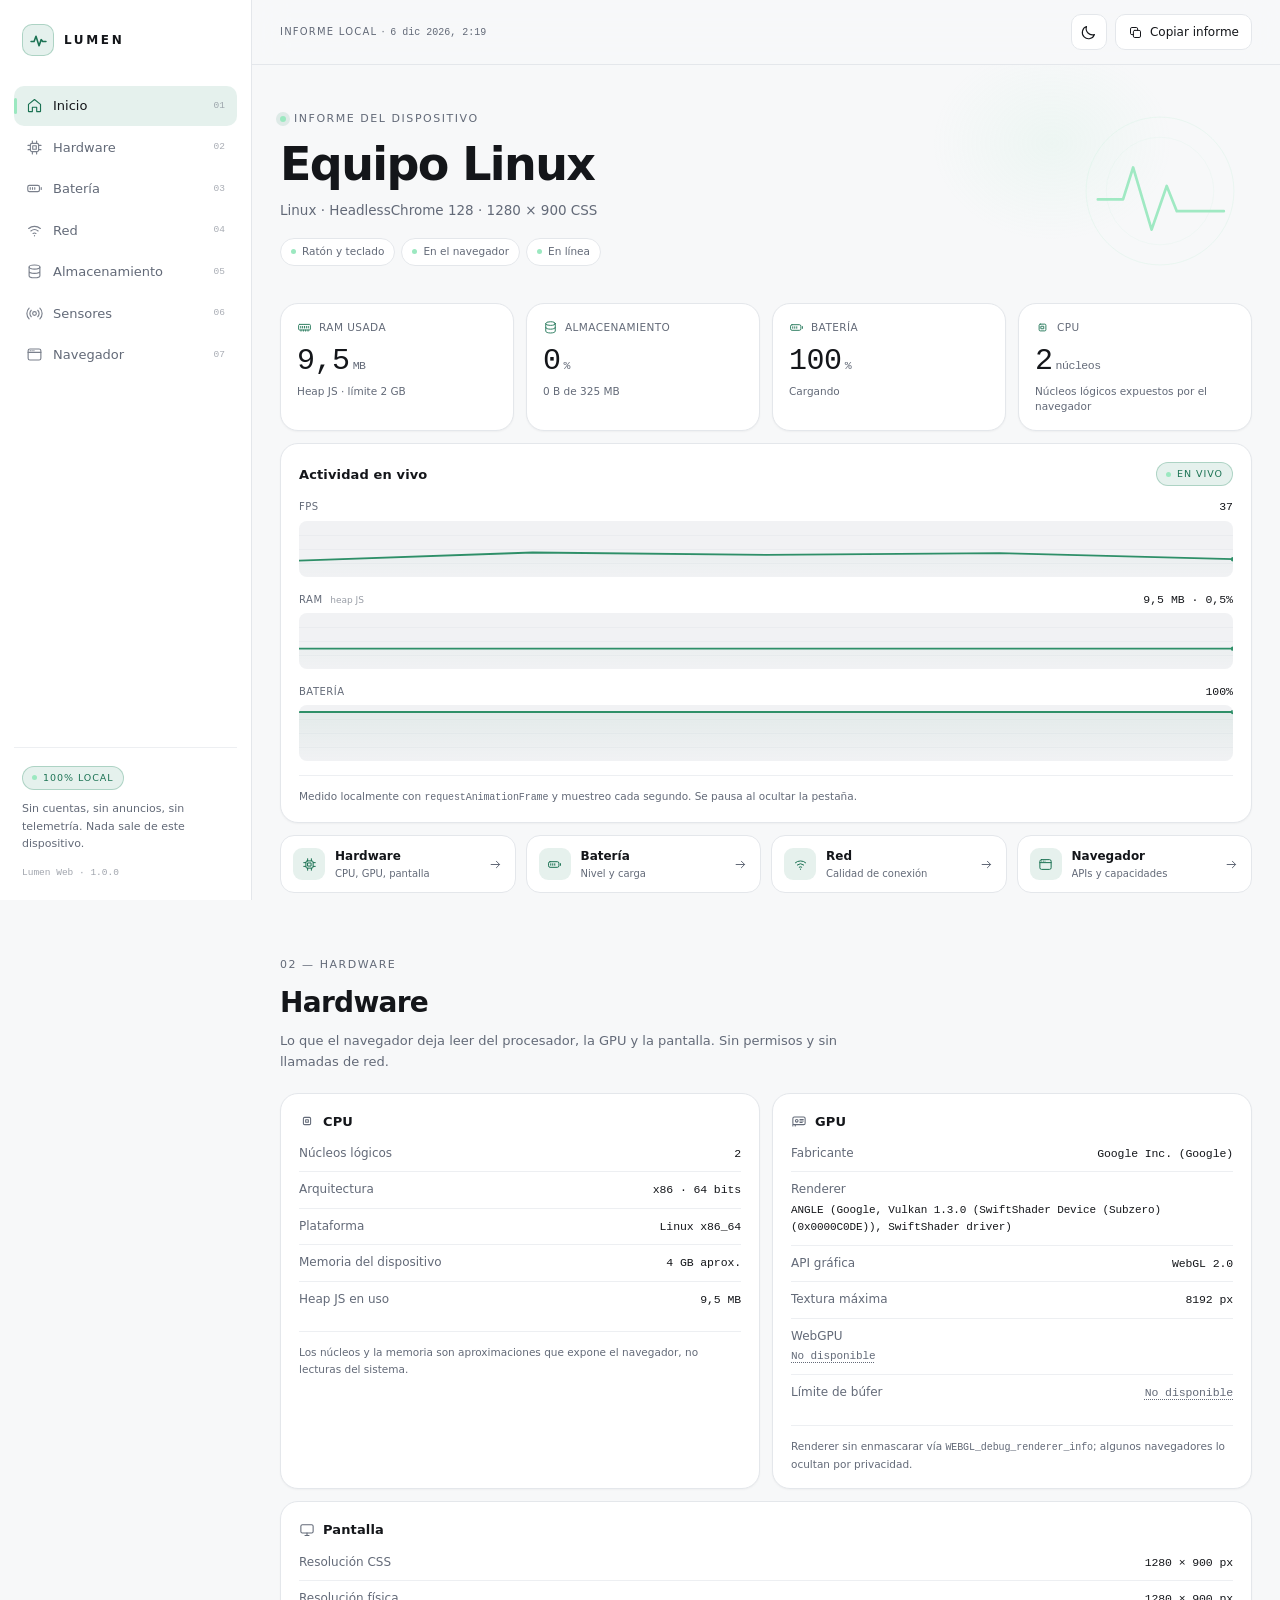
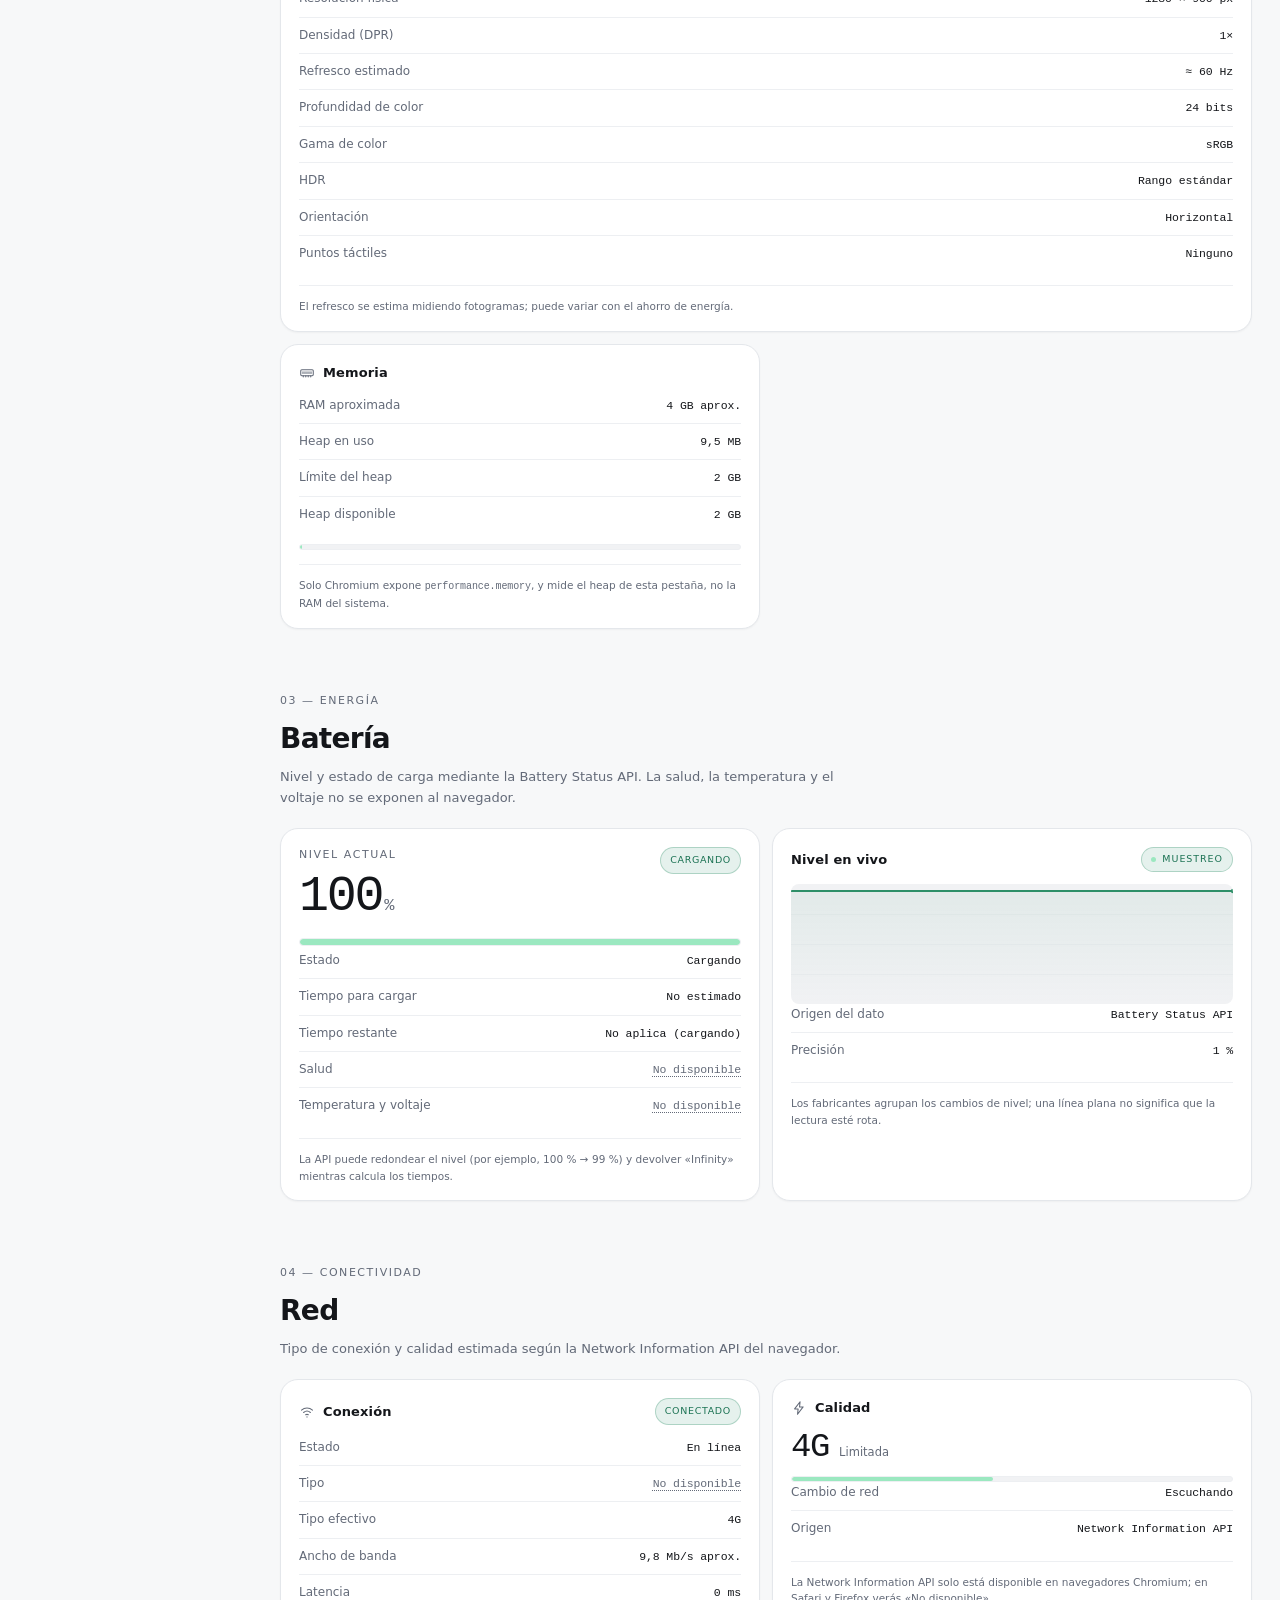
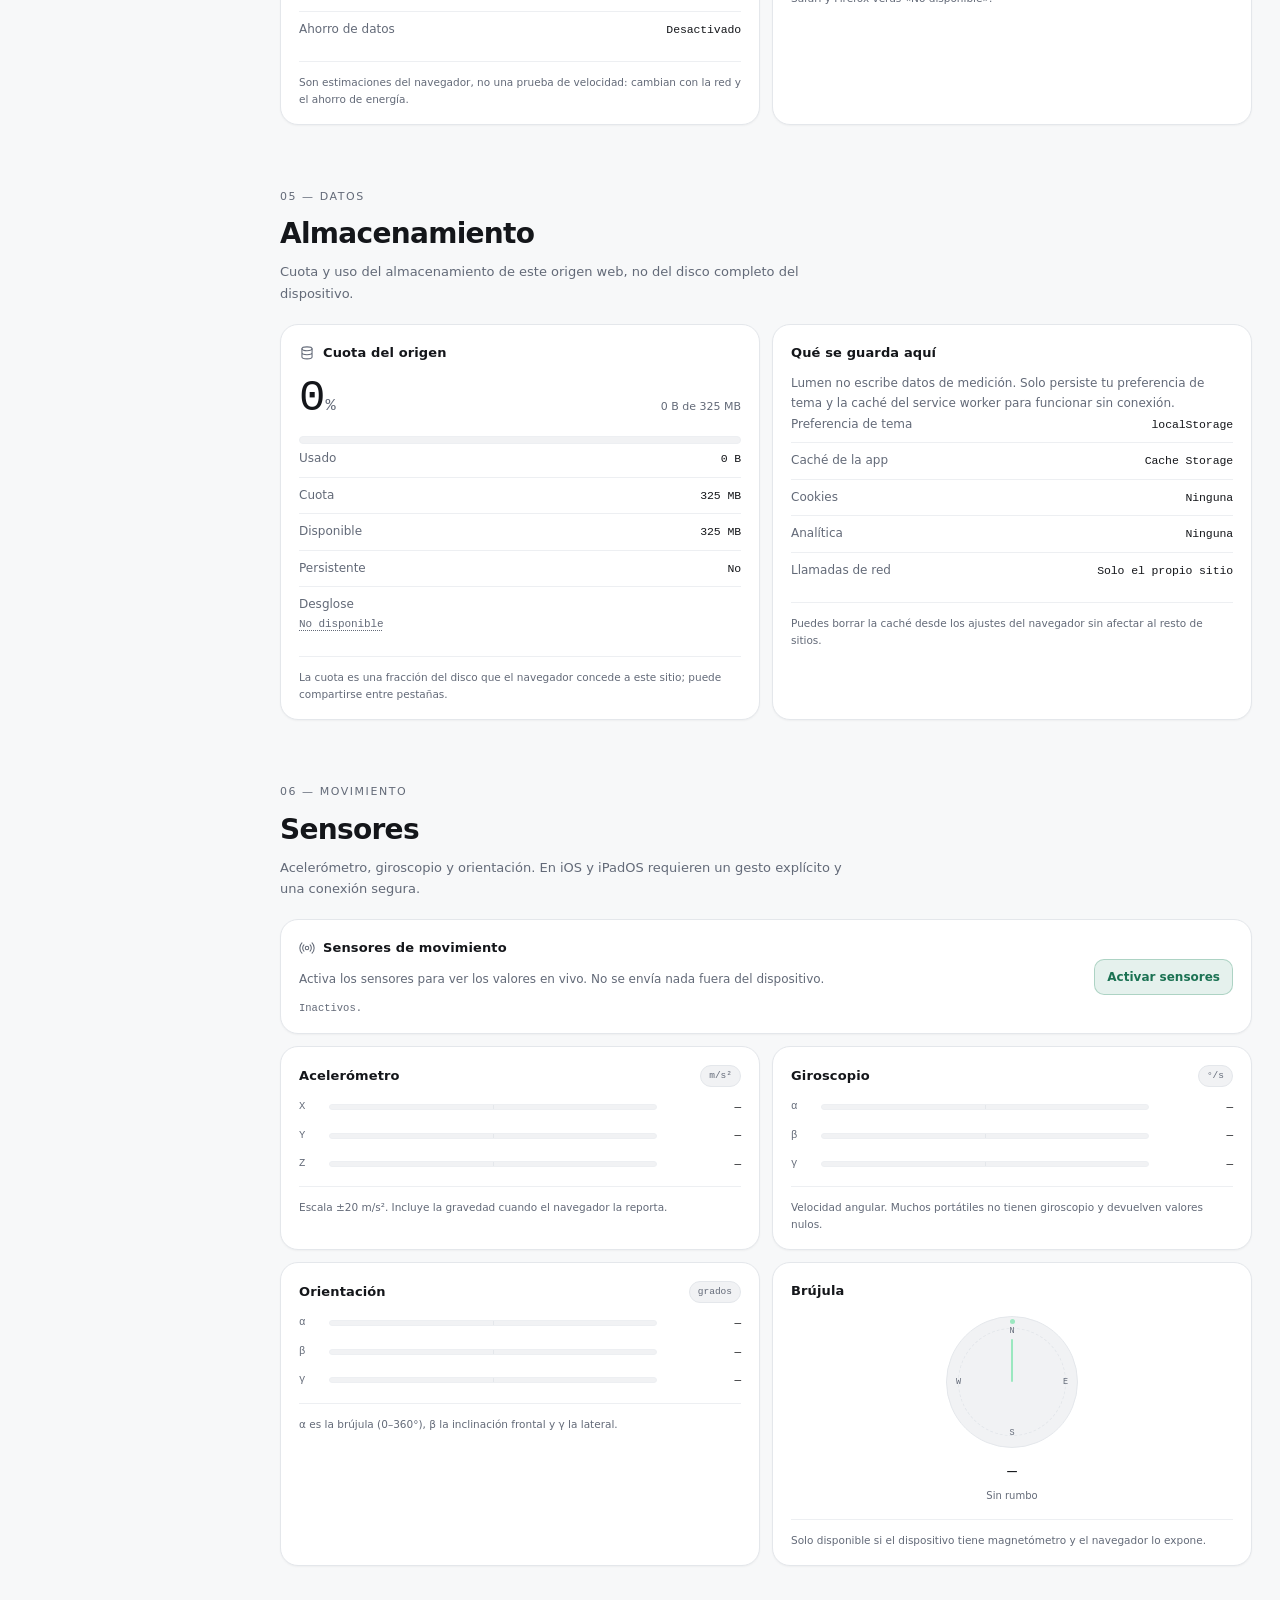
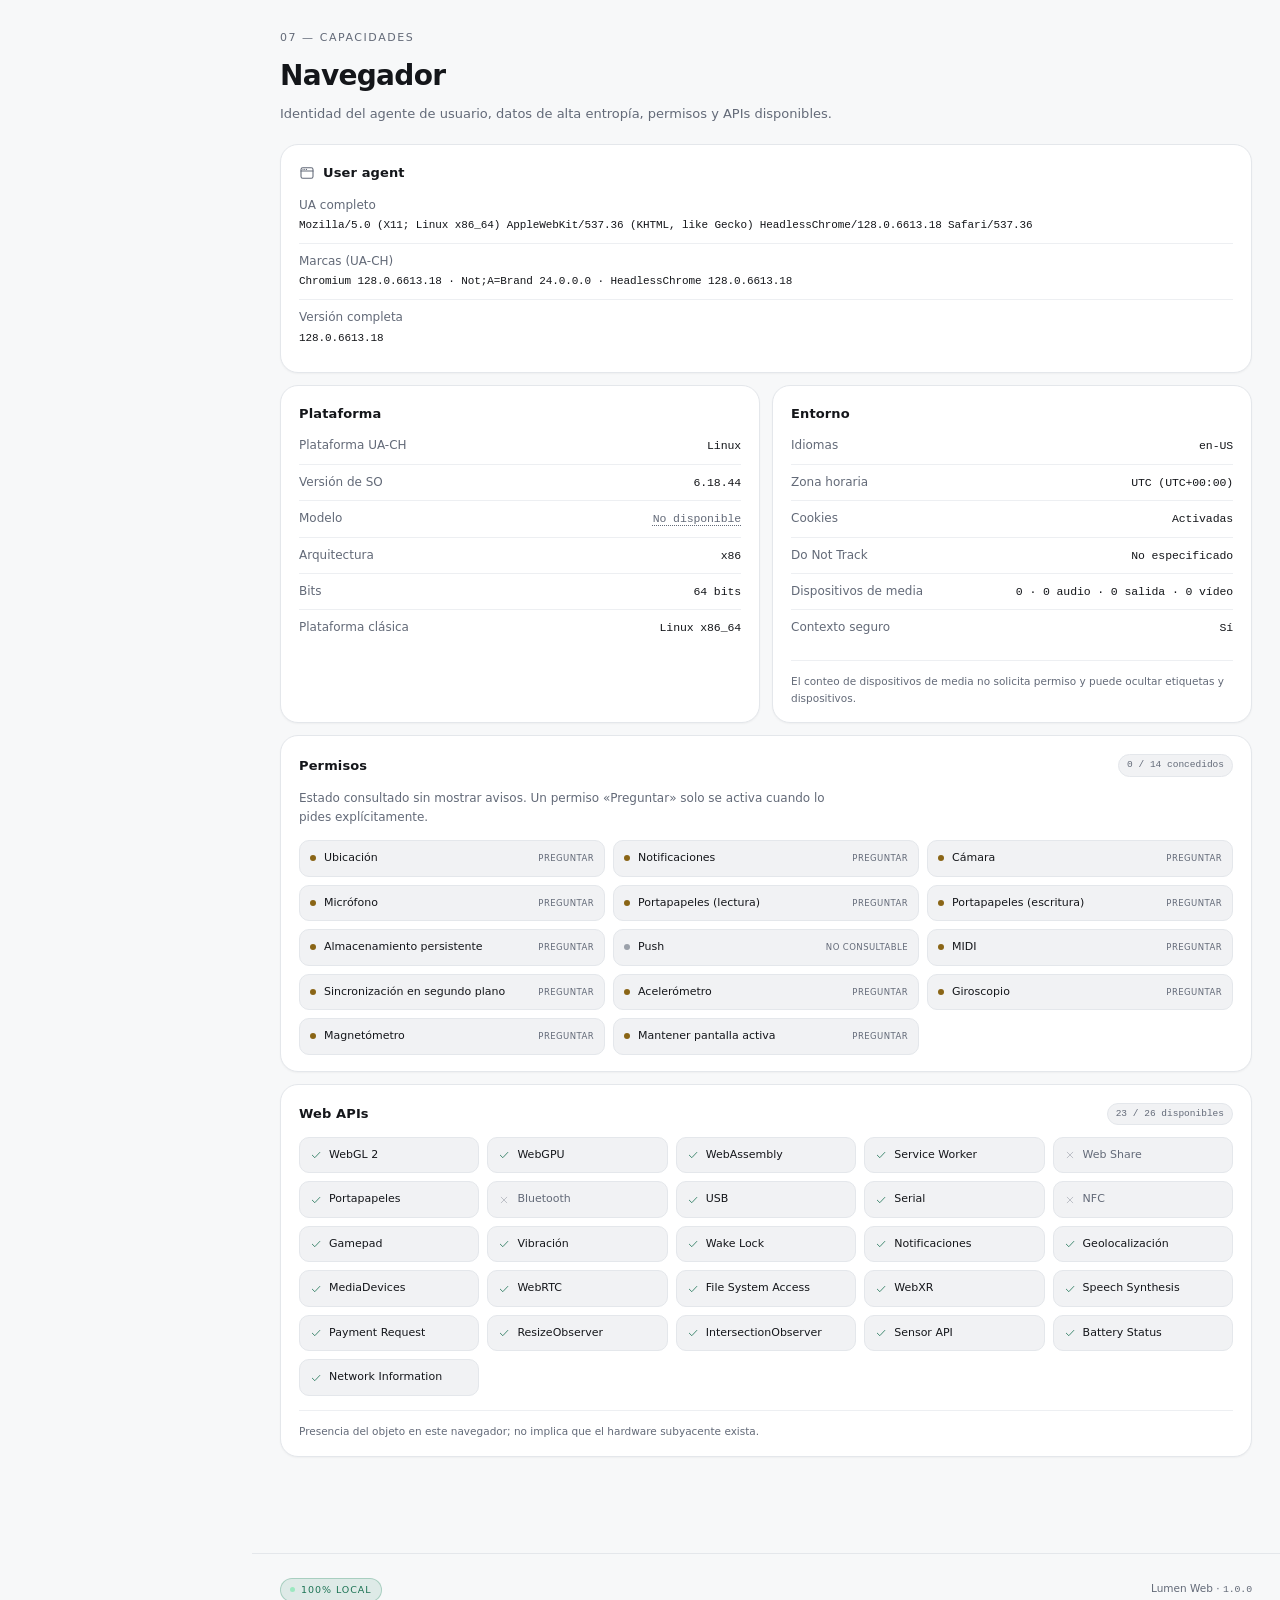
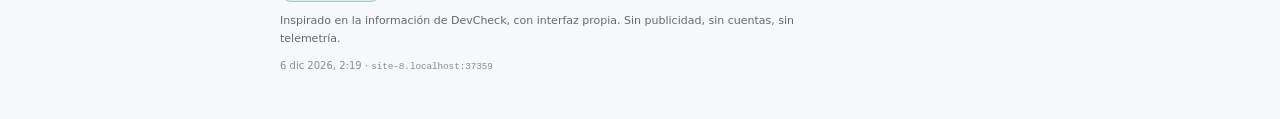
==== web/index.html @ 88f2c18a "Lumen: app Android + web PWA de información del dispositivo" ====
<!DOCTYPE html>
<html lang="es" data-theme="dark">
<head>
  <meta charset="utf-8">
  <title>Lumen — Informe del dispositivo</title>
  <meta name="viewport" content="width=device-width, initial-scale=1, viewport-fit=cover">
  <meta name="description" content="Lumen: informe local de hardware, batería, red, almacenamiento y APIs del navegador. Sin cuentas, sin publicidad, sin telemetría.">
  <meta name="color-scheme" content="dark light">
  <meta name="theme-color" content="#0A0B0D">
  <meta name="mobile-web-app-capable" content="yes">
  <meta name="apple-mobile-web-app-capable" content="yes">
  <meta name="apple-mobile-web-app-status-bar-style" content="black-translucent">
  <meta name="apple-mobile-web-app-title" content="Lumen">
  <link rel="icon" href="favicon.svg" type="image/svg+xml">
  <link rel="apple-touch-icon" href="icons/icon-192.png">
  <script>
    (function () {
      try {
        var stored = localStorage.getItem('lumen-theme');
        var dark = stored ? stored === 'dark' : !window.matchMedia('(prefers-color-scheme: light)').matches;
        document.documentElement.dataset.theme = dark ? 'dark' : 'light';
        var meta = document.querySelector('meta[name="theme-color"]');
        if (meta) meta.setAttribute('content', dark ? '#0A0B0D' : '#F7F8F9');
      } catch (e) {
        document.documentElement.dataset.theme = 'dark';
      }
      // El manifest no se puede cargar desde file:// (CORS); se añade solo servido por HTTP.
      if (location.protocol === 'http:' || location.protocol === 'https:') {
        var manifest = document.createElement('link');
        manifest.rel = 'manifest';
        manifest.href = 'manifest.webmanifest';
        document.head.appendChild(manifest);
      }
    })();
  </script>
  <link rel="stylesheet" href="styles.css">
</head>
<body>
  <a class="skip-link" href="#main">Saltar al contenido</a>

  <svg class="sprite" aria-hidden="true" focusable="false" xmlns="http://www.w3.org/2000/svg">
    <symbol id="i-home" viewBox="0 0 24 24"><path d="M3.5 10.4 12 3.5l8.5 6.9V20a.6.6 0 0 1-.6.6h-4.8v-6.1H9v6.1H4.1a.6.6 0 0 1-.6-.6z"/></symbol>
    <symbol id="i-chip" viewBox="0 0 24 24"><rect x="6.2" y="6.2" width="11.6" height="11.6" rx="2.2"/><path d="M9.5 9.5h5v5h-5z"/><path d="M9 2.8v3.4M15 2.8v3.4M9 17.8v3.4M15 17.8v3.4M2.8 9h3.4M2.8 15h3.4M17.8 9h3.4M17.8 15h3.4"/></symbol>
    <symbol id="i-battery" viewBox="0 0 24 24"><rect x="2.5" y="7.5" width="16.5" height="9" rx="2.4"/><path d="M21.5 10.6v2.8M6 10.8v2.4M9.2 10.8v2.4M12.4 10.8v2.4"/></symbol>
    <symbol id="i-network" viewBox="0 0 24 24"><path d="M3.8 9.2a12.4 12.4 0 0 1 16.4 0M6.9 12.7a8 8 0 0 1 10.2 0M10 16.2a3.6 3.6 0 0 1 4 0"/><circle cx="12" cy="19.4" r=".9" fill="currentColor" stroke="none"/></symbol>
    <symbol id="i-storage" viewBox="0 0 24 24"><ellipse cx="12" cy="5.7" rx="7.6" ry="2.9"/><path d="M4.4 5.7v6.1c0 1.6 3.4 2.9 7.6 2.9s7.6-1.3 7.6-2.9V5.7M4.4 11.8v6.1c0 1.6 3.4 2.9 7.6 2.9s7.6-1.3 7.6-2.9v-6.1"/></symbol>
    <symbol id="i-sensor" viewBox="0 0 24 24"><circle cx="12" cy="12" r="2.6"/><path d="M7.4 7.4a6.5 6.5 0 0 0 0 9.2M16.6 7.4a6.5 6.5 0 0 1 0 9.2M4.4 4.4a10.8 10.8 0 0 0 0 15.2M19.6 4.4a10.8 10.8 0 0 1 0 15.2"/></symbol>
    <symbol id="i-browser" viewBox="0 0 24 24"><rect x="3" y="4.2" width="18" height="15.6" rx="2.6"/><path d="M3 9h18"/><path d="M6 6.6h.01M8.6 6.6h.01M11.2 6.6h.01"/></symbol>
    <symbol id="i-sun" viewBox="0 0 24 24"><circle cx="12" cy="12" r="4"/><path d="M12 2.6v2.2M12 19.2v2.2M2.6 12h2.2M19.2 12h2.2M5.4 5.4l1.6 1.6M17 17l1.6 1.6M18.6 5.4 17 7M7 17l-1.6 1.6"/></symbol>
    <symbol id="i-moon" viewBox="0 0 24 24"><path d="M20.4 14.8A8.8 8.8 0 0 1 9.2 3.6a8.8 8.8 0 1 0 11.2 11.2z"/></symbol>
    <symbol id="i-copy" viewBox="0 0 24 24"><rect x="8.6" y="8.6" width="11.4" height="11.4" rx="2.2"/><path d="M15.4 8.6V6.2A2.2 2.2 0 0 0 13.2 4H6.2A2.2 2.2 0 0 0 4 6.2v7a2.2 2.2 0 0 0 2.2 2.2h2.4"/></symbol>
    <symbol id="i-share" viewBox="0 0 24 24"><path d="M12 15.2V3.6M8.2 7.4 12 3.6l3.8 3.8M5.2 13.2v5.6a2 2 0 0 0 2 2h9.6a2 2 0 0 0 2-2v-5.6"/></symbol>
    <symbol id="i-cpu" viewBox="0 0 24 24"><rect x="6.6" y="6.6" width="10.8" height="10.8" rx="1.8"/><path d="M10 10h4v4h-4z"/></symbol>
    <symbol id="i-gpu" viewBox="0 0 24 24"><rect x="2.8" y="6" width="18.4" height="11.4" rx="2.2"/><circle cx="8.6" cy="11.7" r="2"/><path d="M13.4 9.7h5M13.4 12h5M13.4 14.3h3.4M2.8 17.4v2.2M6.4 17.4v2.2"/></symbol>
    <symbol id="i-display" viewBox="0 0 24 24"><rect x="2.8" y="4.2" width="18.4" height="12.2" rx="2.2"/><path d="M9 20.2h6M12 16.4v3.8"/></symbol>
    <symbol id="i-ram" viewBox="0 0 24 24"><rect x="2.6" y="7" width="18.8" height="9" rx="1.6"/><path d="M6 10.2v2.6M9 10.2v2.6M12 10.2v2.6M15 10.2v2.6M18 10.2v2.6M6.4 16v1.8M10.2 16v1.8M13.8 16v1.8M17.6 16v1.8"/></symbol>
    <symbol id="i-bolt" viewBox="0 0 24 24"><path d="M13.6 2.6 5.4 13.4h5.3l-.9 8 8.4-11h-5.4z"/></symbol>
    <symbol id="i-check" viewBox="0 0 24 24"><path d="M4.6 12.4 9.6 17.4 19.6 6.8"/></symbol>
    <symbol id="i-x" viewBox="0 0 24 24"><path d="M6.4 6.4l11.2 11.2M17.6 6.4 6.4 17.6"/></symbol>
    <symbol id="i-arrow" viewBox="0 0 24 24"><path d="M5 12h13.4M13.4 6.8 18.6 12l-5.2 5.2"/></symbol>
    <symbol id="i-refresh" viewBox="0 0 24 24"><path d="M20.2 11.2A8.2 8.2 0 0 0 5.2 6.6L3.4 8.6M3.8 12.8a8.2 8.2 0 0 0 15 4.6l1.8-2"/><path d="M3.4 3.8v4.8h4.8M20.6 20.2v-4.8h-4.8"/></symbol>
    <symbol id="i-pulse" viewBox="0 0 24 24"><path d="M2.6 13.2h3.8l2.4-6.6 3.9 12 2.7-7.7 1.9 2.3h4.1"/></symbol>
  </svg>

  <div class="shell">
    <aside class="sidebar" aria-label="Navegación principal">
      <a class="brand" href="#inicio" aria-label="Lumen, inicio">
        <span class="brand-mark" aria-hidden="true">
          <svg viewBox="0 0 24 24" fill="none" stroke="currentColor" stroke-width="2" stroke-linecap="round" stroke-linejoin="round"><use href="#i-pulse"/></svg>
        </span>
        <span class="brand-word">Lumen</span>
      </a>

      <nav class="side-nav" aria-label="Secciones del informe">
        <a class="nav-link" href="#inicio" data-nav="inicio"><svg class="ico" aria-hidden="true"><use href="#i-home"/></svg><span>Inicio</span><span class="nav-num">01</span></a>
        <a class="nav-link" href="#hardware" data-nav="hardware"><svg class="ico" aria-hidden="true"><use href="#i-chip"/></svg><span>Hardware</span><span class="nav-num">02</span></a>
        <a class="nav-link" href="#bateria" data-nav="bateria"><svg class="ico" aria-hidden="true"><use href="#i-battery"/></svg><span>Batería</span><span class="nav-num">03</span></a>
        <a class="nav-link" href="#red" data-nav="red"><svg class="ico" aria-hidden="true"><use href="#i-network"/></svg><span>Red</span><span class="nav-num">04</span></a>
        <a class="nav-link" href="#almacenamiento" data-nav="almacenamiento"><svg class="ico" aria-hidden="true"><use href="#i-storage"/></svg><span>Almacenamiento</span><span class="nav-num">05</span></a>
        <a class="nav-link" href="#sensores" data-nav="sensores"><svg class="ico" aria-hidden="true"><use href="#i-sensor"/></svg><span>Sensores</span><span class="nav-num">06</span></a>
        <a class="nav-link" href="#navegador" data-nav="navegador"><svg class="ico" aria-hidden="true"><use href="#i-browser"/></svg><span>Navegador</span><span class="nav-num">07</span></a>
      </nav>

      <div class="side-foot">
        <span class="local-pill"><span class="dot"></span>100% local</span>
        <p>Sin cuentas, sin anuncios, sin telemetría. Nada sale de este dispositivo.</p>
        <p class="side-version">Lumen Web · 1.0.0</p>
      </div>
    </aside>

    <div class="content">
      <header class="topbar">
        <div class="topbar-inner">
          <a class="brand brand-mobile" href="#inicio" aria-label="Lumen, inicio">
            <span class="brand-mark" aria-hidden="true">
              <svg viewBox="0 0 24 24" fill="none" stroke="currentColor" stroke-width="2" stroke-linecap="round" stroke-linejoin="round"><use href="#i-pulse"/></svg>
            </span>
            <span class="brand-word">Lumen</span>
          </a>
          <p class="topbar-context" id="reportStamp">Informe local · <span class="mono" id="stampTime">—</span></p>
          <div class="actions">
            <button class="btn icon-btn" id="themeToggle" type="button" aria-label="Cambiar a tema claro" title="Cambiar tema">
              <svg class="ico theme-ico theme-ico-sun" aria-hidden="true"><use href="#i-sun"/></svg>
              <svg class="ico theme-ico theme-ico-moon" aria-hidden="true"><use href="#i-moon"/></svg>
            </button>
            <button class="btn" id="copyBtn" type="button" aria-label="Copiar informe como JSON" title="Copiar informe JSON">
              <svg class="ico" aria-hidden="true"><use href="#i-copy"/></svg><span class="btn-label">Copiar informe</span>
            </button>
            <button class="btn" id="shareBtn" type="button" aria-label="Compartir informe" title="Compartir" hidden>
              <svg class="ico" aria-hidden="true"><use href="#i-share"/></svg><span class="btn-label">Compartir</span>
            </button>
          </div>
        </div>
        <nav class="chips" id="chips" aria-label="Secciones del informe">
          <a class="chip" href="#inicio" data-nav="inicio"><svg class="ico" aria-hidden="true"><use href="#i-home"/></svg>Inicio</a>
          <a class="chip" href="#hardware" data-nav="hardware"><svg class="ico" aria-hidden="true"><use href="#i-chip"/></svg>Hardware</a>
          <a class="chip" href="#bateria" data-nav="bateria"><svg class="ico" aria-hidden="true"><use href="#i-battery"/></svg>Batería</a>
          <a class="chip" href="#red" data-nav="red"><svg class="ico" aria-hidden="true"><use href="#i-network"/></svg>Red</a>
          <a class="chip" href="#almacenamiento" data-nav="almacenamiento"><svg class="ico" aria-hidden="true"><use href="#i-storage"/></svg>Almacenamiento</a>
          <a class="chip" href="#sensores" data-nav="sensores"><svg class="ico" aria-hidden="true"><use href="#i-sensor"/></svg>Sensores</a>
          <a class="chip" href="#navegador" data-nav="navegador"><svg class="ico" aria-hidden="true"><use href="#i-browser"/></svg>Navegador</a>
        </nav>
      </header>

      <main id="main">
        <!-- 01 Inicio -->
        <section class="section" id="inicio" data-section="inicio" aria-labelledby="inicio-title">
          <div class="hero">
            <div class="hero-copy">
              <p class="eyebrow"><span class="pulse-dot" aria-hidden="true"></span>Informe del dispositivo</p>
              <h1 id="inicio-title"><span id="deviceName">Detectando…</span></h1>
              <p class="hero-sub" id="deviceSub">Leyendo lo que este navegador puede contar.</p>
              <div class="tag-row" id="heroTags"></div>
            </div>
            <div class="hero-mark" aria-hidden="true">
              <svg viewBox="0 0 200 200" fill="none">
                <circle cx="100" cy="100" r="88" stroke="currentColor" stroke-opacity=".18"/>
                <circle cx="100" cy="100" r="64" stroke="currentColor" stroke-opacity=".1"/>
                <path d="M26 110h30l12-38 22 74 18-52 12 30h56" stroke="#9BE8C0" stroke-width="3.2" stroke-linecap="round" stroke-linejoin="round"/>
              </svg>
            </div>
          </div>

          <div class="metrics">
            <article class="metric">
              <div class="metric-head"><svg class="ico" aria-hidden="true"><use href="#i-ram"/></svg><span>RAM usada</span></div>
              <p class="metric-value"><span class="num" id="m-ram">—</span><span class="unit" id="m-ram-unit"></span></p>
              <p class="metric-sub" id="m-ram-sub">Leyendo…</p>
            </article>
            <article class="metric">
              <div class="metric-head"><svg class="ico" aria-hidden="true"><use href="#i-storage"/></svg><span>Almacenamiento</span></div>
              <p class="metric-value"><span class="num" id="m-store">—</span><span class="unit" id="m-store-unit"></span></p>
              <p class="metric-sub" id="m-store-sub">Leyendo…</p>
            </article>
            <article class="metric">
              <div class="metric-head"><svg class="ico" aria-hidden="true"><use href="#i-battery"/></svg><span>Batería</span></div>
              <p class="metric-value"><span class="num" id="m-bat">—</span><span class="unit" id="m-bat-unit"></span></p>
              <p class="metric-sub" id="m-bat-sub">Leyendo…</p>
            </article>
            <article class="metric">
              <div class="metric-head"><svg class="ico" aria-hidden="true"><use href="#i-cpu"/></svg><span>CPU</span></div>
              <p class="metric-value"><span class="num" id="m-cpu">—</span><span class="unit" id="m-cpu-unit"></span></p>
              <p class="metric-sub" id="m-cpu-sub">Leyendo…</p>
            </article>
          </div>

          <article class="card live-card">
            <div class="card-head">
              <h2 class="card-title">Actividad en vivo</h2>
              <span class="live-pill" id="livePill"><span class="dot" aria-hidden="true"></span>En vivo</span>
            </div>
            <div class="spark-list">
              <div class="spark-row">
                <div class="spark-meta"><span>FPS</span><span class="mono" id="live-fps">—</span></div>
                <canvas id="fpsCanvas" class="spark" height="56" role="img" aria-label="Gráfica en vivo de fotogramas por segundo"></canvas>
              </div>
              <div class="spark-row">
                <div class="spark-meta"><span>RAM <span class="spark-sub">heap JS</span></span><span class="mono" id="live-ram">—</span></div>
                <canvas id="ramCanvas" class="spark" height="56" role="img" aria-label="Gráfica en vivo de memoria del heap JavaScript"></canvas>
              </div>
              <div class="spark-row">
                <div class="spark-meta"><span>Batería</span><span class="mono" id="live-battery">—</span></div>
                <canvas id="batCanvas" class="spark" height="56" role="img" aria-label="Gráfica en vivo del nivel de batería"></canvas>
              </div>
            </div>
            <p class="card-note">Medido localmente con <span class="mono">requestAnimationFrame</span> y muestreo cada segundo. Se pausa al ocultar la pestaña.</p>
          </article>

          <nav class="quick" aria-label="Accesos rápidos">
            <a class="quick-link" href="#hardware"><span class="quick-ico"><svg class="ico" aria-hidden="true"><use href="#i-chip"/></svg></span><span><strong>Hardware</strong><small>CPU, GPU, pantalla</small></span><svg class="ico quick-arrow" aria-hidden="true"><use href="#i-arrow"/></svg></a>
            <a class="quick-link" href="#bateria"><span class="quick-ico"><svg class="ico" aria-hidden="true"><use href="#i-battery"/></svg></span><span><strong>Batería</strong><small>Nivel y carga</small></span><svg class="ico quick-arrow" aria-hidden="true"><use href="#i-arrow"/></svg></a>
            <a class="quick-link" href="#red"><span class="quick-ico"><svg class="ico" aria-hidden="true"><use href="#i-network"/></svg></span><span><strong>Red</strong><small>Calidad de conexión</small></span><svg class="ico quick-arrow" aria-hidden="true"><use href="#i-arrow"/></svg></a>
            <a class="quick-link" href="#navegador"><span class="quick-ico"><svg class="ico" aria-hidden="true"><use href="#i-browser"/></svg></span><span><strong>Navegador</strong><small>APIs y capacidades</small></span><svg class="ico quick-arrow" aria-hidden="true"><use href="#i-arrow"/></svg></a>
          </nav>
        </section>

        <!-- 02 Hardware -->
        <section class="section" id="hardware" data-section="hardware" aria-labelledby="hardware-title">
          <header class="section-head">
            <p class="kicker">02 — Hardware</p>
            <h2 id="hardware-title">Hardware</h2>
            <p class="section-desc">Lo que el navegador deja leer del procesador, la GPU y la pantalla. Sin permisos y sin llamadas de red.</p>
          </header>

          <div class="grid">
            <article class="card">
              <div class="card-head"><h3 class="card-title"><svg class="ico" aria-hidden="true"><use href="#i-cpu"/></svg>CPU</h3></div>
              <div class="rows">
                <div class="row"><span class="k">Núcleos lógicos</span><span class="v mono" id="hw-cores" data-key="Núcleos lógicos">—</span></div>
                <div class="row"><span class="k">Arquitectura</span><span class="v mono" id="hw-arch" data-key="Arquitectura">—</span></div>
                <div class="row"><span class="k">Plataforma</span><span class="v mono" id="hw-platform" data-key="Plataforma">—</span></div>
                <div class="row"><span class="k">Memoria del dispositivo</span><span class="v mono" id="hw-devmem" data-key="Memoria del dispositivo">—</span></div>
                <div class="row"><span class="k">Heap JS en uso</span><span class="v mono" id="hw-heap" data-key="Heap JS en uso">—</span></div>
              </div>
              <p class="card-note">Los núcleos y la memoria son aproximaciones que expone el navegador, no lecturas del sistema.</p>
            </article>

            <article class="card">
              <div class="card-head"><h3 class="card-title"><svg class="ico" aria-hidden="true"><use href="#i-gpu"/></svg>GPU</h3></div>
              <div class="rows">
                <div class="row"><span class="k">Fabricante</span><span class="v mono" id="gpu-vendor" data-key="GPU fabricante">—</span></div>
                <div class="row stack"><span class="k">Renderer</span><span class="v mono" id="gpu-renderer" data-key="GPU renderer">—</span></div>
                <div class="row"><span class="k">API gráfica</span><span class="v mono" id="gpu-api" data-key="GPU API">—</span></div>
                <div class="row"><span class="k">Textura máxima</span><span class="v mono" id="gpu-maxtex" data-key="GPU textura máxima">—</span></div>
                <div class="row stack"><span class="k">WebGPU</span><span class="v mono" id="gpu-webgpu" data-key="WebGPU adaptador">—</span></div>
                <div class="row"><span class="k">Límite de búfer</span><span class="v mono" id="gpu-buffer" data-key="WebGPU búfer máximo">—</span></div>
              </div>
              <p class="card-note">Renderer sin enmascarar vía <span class="mono">WEBGL_debug_renderer_info</span>; algunos navegadores lo ocultan por privacidad.</p>
            </article>

            <article class="card span-2">
              <div class="card-head"><h3 class="card-title"><svg class="ico" aria-hidden="true"><use href="#i-display"/></svg>Pantalla</h3></div>
              <div class="rows rows-split">
                <div class="row"><span class="k">Resolución CSS</span><span class="v mono" id="scr-css" data-key="Pantalla resolución CSS">—</span></div>
                <div class="row"><span class="k">Resolución física</span><span class="v mono" id="scr-phys" data-key="Pantalla resolución física">—</span></div>
                <div class="row"><span class="k">Densidad (DPR)</span><span class="v mono" id="scr-dpr" data-key="Pantalla DPR">—</span></div>
                <div class="row"><span class="k">Refresco estimado</span><span class="v mono" id="scr-refresh" data-key="Pantalla refresco">—</span></div>
                <div class="row"><span class="k">Profundidad de color</span><span class="v mono" id="scr-depth" data-key="Pantalla profundidad">—</span></div>
                <div class="row"><span class="k">Gama de color</span><span class="v mono" id="scr-gamut" data-key="Pantalla gama">—</span></div>
                <div class="row"><span class="k">HDR</span><span class="v mono" id="scr-hdr" data-key="Pantalla HDR">—</span></div>
                <div class="row"><span class="k">Orientación</span><span class="v mono" id="scr-orient" data-key="Pantalla orientación">—</span></div>
                <div class="row"><span class="k">Puntos táctiles</span><span class="v mono" id="scr-touch" data-key="Pantalla puntos táctiles">—</span></div>
              </div>
              <p class="card-note" id="refreshNote">El refresco se estima midiendo fotogramas; puede variar con el ahorro de energía.</p>
            </article>

            <article class="card">
              <div class="card-head"><h3 class="card-title"><svg class="ico" aria-hidden="true"><use href="#i-ram"/></svg>Memoria</h3></div>
              <div class="rows">
                <div class="row"><span class="k">RAM aproximada</span><span class="v mono" id="mem-device" data-key="Memoria RAM aproximada">—</span></div>
                <div class="row"><span class="k">Heap en uso</span><span class="v mono" id="mem-used" data-key="Memoria heap usado">—</span></div>
                <div class="row"><span class="k">Límite del heap</span><span class="v mono" id="mem-limit" data-key="Memoria heap límite">—</span></div>
                <div class="row"><span class="k">Heap disponible</span><span class="v mono" id="mem-free" data-key="Memoria heap disponible">—</span></div>
              </div>
              <div class="bar" role="img" aria-label="Uso del heap JavaScript" id="memBar"><span class="bar-fill" id="memBarFill"></span></div>
              <p class="card-note">Solo Chromium expone <span class="mono">performance.memory</span>, y mide el heap de esta pestaña, no la RAM del sistema.</p>
            </article>
          </div>
        </section>

        <!-- 03 Batería -->
        <section class="section" id="bateria" data-section="bateria" aria-labelledby="bateria-title">
          <header class="section-head">
            <p class="kicker">03 — Energía</p>
            <h2 id="bateria-title">Batería</h2>
            <p class="section-desc">Nivel y estado de carga mediante la Battery Status API. La salud, la temperatura y el voltaje no se exponen al navegador.</p>
          </header>

          <div class="grid">
            <article class="card battery-card">
              <div class="battery-top">
                <div>
                  <p class="eyebrow">Nivel actual</p>
                  <p class="battery-big mono"><span id="bat-big">—</span><span class="battery-unit">%</span></p>
                </div>
                <span class="state-pill" id="bat-badge">Leyendo…</span>
              </div>
              <div class="bar bar-lg" role="img" aria-label="Nivel de batería" id="batBar"><span class="bar-fill" id="batBarFill"></span></div>
              <div class="rows">
                <div class="row"><span class="k">Estado</span><span class="v mono" id="bat-state" data-key="Batería estado">—</span></div>
                <div class="row"><span class="k">Tiempo para cargar</span><span class="v mono" id="bat-charge-time" data-key="Batería tiempo de carga">—</span></div>
                <div class="row"><span class="k">Tiempo restante</span><span class="v mono" id="bat-discharge-time" data-key="Batería tiempo restante">—</span></div>
                <div class="row"><span class="k">Salud</span><span class="v mono" id="bat-health" data-key="Batería salud">—</span></div>
                <div class="row"><span class="k">Temperatura y voltaje</span><span class="v mono" id="bat-temp" data-key="Batería temperatura y voltaje">—</span></div>
              </div>
              <p class="card-note">La API puede redondear el nivel (por ejemplo, 100 % → 99 %) y devolver «Infinity» mientras calcula los tiempos.</p>
            </article>

            <article class="card">
              <div class="card-head"><h3 class="card-title">Nivel en vivo</h3><span class="live-pill"><span class="dot" aria-hidden="true"></span>Muestreo</span></div>
              <canvas id="batDetailCanvas" class="spark spark-tall" height="120" role="img" aria-label="Historial en vivo del nivel de batería"></canvas>
              <div class="rows">
                <div class="row"><span class="k">Origen del dato</span><span class="v mono">Battery Status API</span></div>
                <div class="row"><span class="k">Precisión</span><span class="v mono">1 %</span></div>
              </div>
              <p class="card-note">Los fabricantes agrupan los cambios de nivel; una línea plana no significa que la lectura esté rota.</p>
            </article>
          </div>
        </section>

        <!-- 04 Red -->
        <section class="section" id="red" data-section="red" aria-labelledby="red-title">
          <header class="section-head">
            <p class="kicker">04 — Conectividad</p>
            <h2 id="red-title">Red</h2>
            <p class="section-desc">Tipo de conexión y calidad estimada según la Network Information API del navegador.</p>
          </header>

          <div class="grid">
            <article class="card">
              <div class="card-head"><h3 class="card-title"><svg class="ico" aria-hidden="true"><use href="#i-network"/></svg>Conexión</h3><span class="state-pill" id="net-pill">—</span></div>
              <div class="rows">
                <div class="row"><span class="k">Estado</span><span class="v mono" id="net-status" data-key="Red estado">—</span></div>
                <div class="row"><span class="k">Tipo</span><span class="v mono" id="net-type" data-key="Red tipo">—</span></div>
                <div class="row"><span class="k">Tipo efectivo</span><span class="v mono" id="net-effective" data-key="Red tipo efectivo">—</span></div>
                <div class="row"><span class="k">Ancho de banda</span><span class="v mono" id="net-downlink" data-key="Red ancho de banda">—</span></div>
                <div class="row"><span class="k">Latencia</span><span class="v mono" id="net-rtt" data-key="Red latencia">—</span></div>
                <div class="row"><span class="k">Ahorro de datos</span><span class="v mono" id="net-savedata" data-key="Red ahorro de datos">—</span></div>
              </div>
              <p class="card-note">Son estimaciones del navegador, no una prueba de velocidad: cambian con la red y el ahorro de energía.</p>
            </article>

            <article class="card">
              <div class="card-head"><h3 class="card-title"><svg class="ico" aria-hidden="true"><use href="#i-bolt"/></svg>Calidad</h3></div>
              <div class="quality" id="qualityBox">
                <p class="quality-big mono" id="qualityValue">—</p>
                <p class="quality-label" id="qualityLabel">Sin datos de conexión</p>
              </div>
              <div class="bar" role="img" aria-label="Calidad de conexión estimada" id="netBar"><span class="bar-fill" id="netBarFill"></span></div>
              <div class="rows">
                <div class="row"><span class="k">Cambio de red</span><span class="v mono" id="net-live">—</span></div>
                <div class="row"><span class="k">Origen</span><span class="v mono" id="net-origin">—</span></div>
              </div>
              <p class="card-note">La Network Information API solo está disponible en navegadores Chromium; en Safari y Firefox verás «No disponible».</p>
            </article>
          </div>
        </section>

        <!-- 05 Almacenamiento -->
        <section class="section" id="almacenamiento" data-section="almacenamiento" aria-labelledby="almacenamiento-title">
          <header class="section-head">
            <p class="kicker">05 — Datos</p>
            <h2 id="almacenamiento-title">Almacenamiento</h2>
            <p class="section-desc">Cuota y uso del almacenamiento de este origen web, no del disco completo del dispositivo.</p>
          </header>

          <div class="grid">
            <article class="card">
              <div class="card-head"><h3 class="card-title"><svg class="ico" aria-hidden="true"><use href="#i-storage"/></svg>Cuota del origen</h3></div>
              <div class="storage-top">
                <p class="battery-big mono"><span id="st-pct">—</span><span class="battery-unit">%</span></p>
                <p class="storage-caption" id="st-caption">Calculando…</p>
              </div>
              <div class="bar bar-lg" role="img" aria-label="Uso del almacenamiento del origen" id="stBar"><span class="bar-fill" id="stBarFill"></span></div>
              <div class="rows">
                <div class="row"><span class="k">Usado</span><span class="v mono" id="st-used" data-key="Almacenamiento usado">—</span></div>
                <div class="row"><span class="k">Cuota</span><span class="v mono" id="st-quota" data-key="Almacenamiento cuota">—</span></div>
                <div class="row"><span class="k">Disponible</span><span class="v mono" id="st-free" data-key="Almacenamiento disponible">—</span></div>
                <div class="row"><span class="k">Persistente</span><span class="v mono" id="st-persist" data-key="Almacenamiento persistente">—</span></div>
                <div class="row stack"><span class="k">Desglose</span><span class="v mono" id="st-details" data-key="Almacenamiento desglose">—</span></div>
              </div>
              <p class="card-note">La cuota es una fracción del disco que el navegador concede a este sitio; puede compartirse entre pestañas.</p>
            </article>

            <article class="card">
              <div class="card-head"><h3 class="card-title">Qué se guarda aquí</h3></div>
              <p class="body-text">Lumen no escribe datos de medición. Solo persiste tu preferencia de tema y la caché del service worker para funcionar sin conexión.</p>
              <div class="rows">
                <div class="row"><span class="k">Preferencia de tema</span><span class="v mono">localStorage</span></div>
                <div class="row"><span class="k">Caché de la app</span><span class="v mono">Cache Storage</span></div>
                <div class="row"><span class="k">Cookies</span><span class="v mono">Ninguna</span></div>
                <div class="row"><span class="k">Analítica</span><span class="v mono">Ninguna</span></div>
                <div class="row"><span class="k">Llamadas de red</span><span class="v mono">Solo el propio sitio</span></div>
              </div>
              <p class="card-note">Puedes borrar la caché desde los ajustes del navegador sin afectar al resto de sitios.</p>
            </article>
          </div>
        </section>

        <!-- 06 Sensores -->
        <section class="section" id="sensores" data-section="sensores" aria-labelledby="sensores-title">
          <header class="section-head">
            <p class="kicker">06 — Movimiento</p>
            <h2 id="sensores-title">Sensores</h2>
            <p class="section-desc">Acelerómetro, giroscopio y orientación. En iOS y iPadOS requieren un gesto explícito y una conexión segura.</p>
          </header>

          <article class="card sensors-control">
            <div class="sensors-control-copy">
              <div class="card-head"><h3 class="card-title"><svg class="ico" aria-hidden="true"><use href="#i-sensor"/></svg>Sensores de movimiento</h3></div>
              <p class="body-text" id="sensorNote">Activa los sensores para ver los valores en vivo. No se envía nada fuera del dispositivo.</p>
              <p class="sensor-status" id="sensorStatus" role="status" aria-live="polite">Inactivos.</p>
            </div>
            <button class="btn primary" id="sensorBtn" type="button">Activar sensores</button>
          </article>

          <div class="grid">
            <article class="card">
              <div class="card-head"><h3 class="card-title">Acelerómetro</h3><span class="unit-pill">m/s²</span></div>
              <div class="axes">
                <div class="axis"><span class="axis-label">X</span><div class="meter"><span class="meter-fill" id="accxBar"></span></div><span class="axis-val mono" id="acc-x">—</span></div>
                <div class="axis"><span class="axis-label">Y</span><div class="meter"><span class="meter-fill" id="accyBar"></span></div><span class="axis-val mono" id="acc-y">—</span></div>
                <div class="axis"><span class="axis-label">Z</span><div class="meter"><span class="meter-fill" id="acczBar"></span></div><span class="axis-val mono" id="acc-z">—</span></div>
              </div>
              <p class="card-note">Escala ±20 m/s². Incluye la gravedad cuando el navegador la reporta.</p>
            </article>

            <article class="card">
              <div class="card-head"><h3 class="card-title">Giroscopio</h3><span class="unit-pill">°/s</span></div>
              <div class="axes">
                <div class="axis"><span class="axis-label">α</span><div class="meter"><span class="meter-fill" id="gyroaBar"></span></div><span class="axis-val mono" id="gyro-a">—</span></div>
                <div class="axis"><span class="axis-label">β</span><div class="meter"><span class="meter-fill" id="gyrobBar"></span></div><span class="axis-val mono" id="gyro-b">—</span></div>
                <div class="axis"><span class="axis-label">γ</span><div class="meter"><span class="meter-fill" id="gyrocBar"></span></div><span class="axis-val mono" id="gyro-c">—</span></div>
              </div>
              <p class="card-note">Velocidad angular. Muchos portátiles no tienen giroscopio y devuelven valores nulos.</p>
            </article>

            <article class="card">
              <div class="card-head"><h3 class="card-title">Orientación</h3><span class="unit-pill">grados</span></div>
              <div class="axes">
                <div class="axis"><span class="axis-label">α</span><div class="meter"><span class="meter-fill" id="oriaBar"></span></div><span class="axis-val mono" id="ori-a">—</span></div>
                <div class="axis"><span class="axis-label">β</span><div class="meter"><span class="meter-fill" id="oribBar"></span></div><span class="axis-val mono" id="ori-b">—</span></div>
                <div class="axis"><span class="axis-label">γ</span><div class="meter"><span class="meter-fill" id="oricBar"></span></div><span class="axis-val mono" id="ori-c">—</span></div>
              </div>
              <p class="card-note">α es la brújula (0–360°), β la inclinación frontal y γ la lateral.</p>
            </article>

            <article class="card">
              <div class="card-head"><h3 class="card-title">Brújula</h3></div>
              <div class="compass-wrap">
                <div class="compass" id="compass" aria-hidden="true">
                  <span class="compass-needle" id="compassNeedle"></span>
                  <span class="compass-n">N</span>
                  <span class="compass-e">E</span>
                  <span class="compass-s">S</span>
                  <span class="compass-w">W</span>
                </div>
                <p class="compass-value mono" id="compassValue">—</p>
                <p class="compass-label" id="compassLabel">Sin rumbo</p>
              </div>
              <p class="card-note">Solo disponible si el dispositivo tiene magnetómetro y el navegador lo expone.</p>
            </article>
          </div>
        </section>

        <!-- 07 Navegador -->
        <section class="section" id="navegador" data-section="navegador" aria-labelledby="navegador-title">
          <header class="section-head">
            <p class="kicker">07 — Capacidades</p>
            <h2 id="navegador-title">Navegador</h2>
            <p class="section-desc">Identidad del agente de usuario, datos de alta entropía, permisos y APIs disponibles.</p>
          </header>

          <div class="grid">
            <article class="card span-2">
              <div class="card-head"><h3 class="card-title"><svg class="ico" aria-hidden="true"><use href="#i-browser"/></svg>User agent</h3></div>
              <div class="rows">
                <div class="row stack"><span class="k">UA completo</span><span class="v mono" id="br-ua" data-key="Navegador user agent">—</span></div>
                <div class="row stack"><span class="k">Marcas (UA-CH)</span><span class="v mono" id="br-brands" data-key="Navegador marcas UA-CH">—</span></div>
                <div class="row stack"><span class="k">Versión completa</span><span class="v mono" id="br-fullver" data-key="Navegador versión completa">—</span></div>
              </div>
            </article>

            <article class="card">
              <div class="card-head"><h3 class="card-title">Plataforma</h3></div>
              <div class="rows">
                <div class="row"><span class="k">Plataforma UA-CH</span><span class="v mono" id="br-platform" data-key="Navegador plataforma">—</span></div>
                <div class="row"><span class="k">Versión de SO</span><span class="v mono" id="br-platver" data-key="Navegador versión de SO">—</span></div>
                <div class="row"><span class="k">Modelo</span><span class="v mono" id="br-model" data-key="Navegador modelo">—</span></div>
                <div class="row"><span class="k">Arquitectura</span><span class="v mono" id="br-arch" data-key="Navegador arquitectura">—</span></div>
                <div class="row"><span class="k">Bits</span><span class="v mono" id="br-bits" data-key="Navegador bits">—</span></div>
                <div class="row"><span class="k">Plataforma clásica</span><span class="v mono" id="br-legacy" data-key="Navegador plataforma clásica">—</span></div>
              </div>
            </article>

            <article class="card">
              <div class="card-head"><h3 class="card-title">Entorno</h3></div>
              <div class="rows">
                <div class="row"><span class="k">Idiomas</span><span class="v mono" id="br-lang" data-key="Navegador idiomas">—</span></div>
                <div class="row"><span class="k">Zona horaria</span><span class="v mono" id="br-tz" data-key="Navegador zona horaria">—</span></div>
                <div class="row"><span class="k">Cookies</span><span class="v mono" id="br-cookies" data-key="Navegador cookies">—</span></div>
                <div class="row"><span class="k">Do Not Track</span><span class="v mono" id="br-dnt" data-key="Navegador do not track">—</span></div>
                <div class="row"><span class="k">Dispositivos de media</span><span class="v mono" id="br-media" data-key="Navegador dispositivos de media">—</span></div>
                <div class="row"><span class="k">Contexto seguro</span><span class="v mono" id="br-secure" data-key="Navegador contexto seguro">—</span></div>
              </div>
              <p class="card-note">El conteo de dispositivos de media no solicita permiso y puede ocultar etiquetas y dispositivos.</p>
            </article>

            <article class="card span-2">
              <div class="card-head"><h3 class="card-title">Permisos</h3><span class="unit-pill" id="permCount">—</span></div>
              <p class="body-text">Estado consultado sin mostrar avisos. Un permiso «Preguntar» solo se activa cuando lo pides explícitamente.</p>
              <div class="perm-grid" id="permGrid"></div>
            </article>

            <article class="card span-2">
              <div class="card-head"><h3 class="card-title">Web APIs</h3><span class="unit-pill" id="apiCount">—</span></div>
              <div class="api-grid" id="apiGrid"></div>
              <p class="card-note">Presencia del objeto en este navegador; no implica que el hardware subyacente exista.</p>
            </article>
          </div>
        </section>
      </main>

      <footer class="site-foot">
        <div class="foot-line">
          <span class="local-pill"><span class="dot"></span>100% local</span>
          <span>Lumen Web · <span class="mono">1.0.0</span></span>
        </div>
        <p>Inspirado en la información de DevCheck, con interfaz propia. Sin publicidad, sin cuentas, sin telemetría.</p>
        <p class="foot-meta"><span id="footStamp">—</span> · <span class="mono" id="footOrigin">—</span></p>
      </footer>
    </div>
  </div>

  <div class="toast" id="toast" role="status" aria-live="polite"></div>

  <dialog class="dialog" id="reportDialog" aria-labelledby="reportDialogTitle">
    <div class="dialog-head">
      <h2 id="reportDialogTitle">Informe JSON</h2>
      <button class="btn icon-btn" id="closeDialog" type="button" aria-label="Cerrar">
        <svg class="ico" aria-hidden="true"><use href="#i-x"/></svg>
      </button>
    </div>
    <p class="card-note">No se pudo escribir en el portapapeles. Selecciona el texto y cópialo manualmente.</p>
    <textarea id="reportText" readonly rows="12" spellcheck="false" aria-label="Informe JSON"></textarea>
    <div class="dialog-actions">
      <button class="btn" id="selectReport" type="button">Seleccionar todo</button>
    </div>
  </dialog>

  <script src="app.js" defer></script>
</body>
</html>
---- web/styles.css ----
/* Lumen — hoja de estilo única, sin dependencias */

:root {
  --bg: #0A0B0D;
  --surface: #121417;
  --surface-2: #191C20;
  --border: #24282F;
  --border-soft: #1C2026;
  --text: #ECEEF2;
  --muted: #8C93A0;
  --accent: #9BE8C0;
  --accent-ink: #9BE8C0;
  --accent-soft: rgba(155, 232, 192, 0.12);
  --accent-line: rgba(155, 232, 192, 0.32);
  --spark: #9BE8C0;
  --ok: #9BE8C0;
  --ok-soft: rgba(155, 232, 192, 0.12);
  --warn: #F2C879;
  --warn-soft: rgba(242, 200, 121, 0.12);
  --danger: #F28B82;
  --danger-soft: rgba(242, 139, 130, 0.12);
  --radius-lg: 18px;
  --radius-md: 12px;
  --sans: -apple-system, BlinkMacSystemFont, "SF Pro Text", "Segoe UI", Roboto, Inter, system-ui, sans-serif;
  --mono: ui-monospace, SFMono-Regular, "SF Mono", Menlo, Consolas, "Liberation Mono", monospace;
  --shadow: 0 1px 0 rgba(255, 255, 255, 0.02);
  --sidebar-w: 252px;
  --topbar-h: 64px;
}

html[data-theme="dark"] { color-scheme: dark; }

html[data-theme="light"] {
  color-scheme: light;
  --bg: #F7F8F9;
  --surface: #FFFFFF;
  --surface-2: #F1F2F4;
  --border: #E4E7EB;
  --border-soft: #EDEFF2;
  --text: #14161A;
  --muted: #636A78;
  --accent: #9BE8C0;
  --accent-ink: #1B7253;
  --accent-soft: rgba(46, 143, 104, 0.12);
  --accent-line: rgba(46, 143, 104, 0.30);
  --spark: #2E8F68;
  --ok: #177A55;
  --ok-soft: rgba(46, 143, 104, 0.12);
  --warn: #8A6516;
  --warn-soft: rgba(180, 130, 20, 0.12);
  --danger: #B3261E;
  --danger-soft: rgba(179, 38, 30, 0.10);
  --shadow: 0 1px 2px rgba(20, 22, 26, 0.04);
}

*,
*::before,
*::after { box-sizing: border-box; }

html {
  -webkit-text-size-adjust: 100%;
  scroll-behavior: smooth;
}

body {
  margin: 0;
  max-width: 100%;
  background: var(--bg);
  color: var(--text);
  font-family: var(--sans);
  font-size: 15px;
  line-height: 1.5;
  -webkit-font-smoothing: antialiased;
  -moz-osx-font-smoothing: grayscale;
  text-rendering: optimizeLegibility;
}

::selection { background: var(--accent-soft); color: var(--text); }

h1, h2, h3, p { overflow-wrap: break-word; }

a { color: inherit; }

button { font: inherit; }

.mono {
  font-family: var(--mono);
  font-size: 0.94em;
  font-variant-numeric: tabular-nums;
  letter-spacing: -0.01em;
}

.ico {
  width: 18px;
  height: 18px;
  flex: none;
  fill: none;
  stroke: currentColor;
  stroke-width: 1.6;
  stroke-linecap: round;
  stroke-linejoin: round;
}

.sprite {
  position: absolute;
  width: 0;
  height: 0;
  overflow: hidden;
}

[hidden] { display: none !important; }

.skip-link {
  position: fixed;
  top: 10px;
  left: 10px;
  z-index: 200;
  transform: translateY(-160%);
  background: var(--surface);
  border: 1px solid var(--accent-line);
  color: var(--text);
  padding: 10px 14px;
  border-radius: 10px;
  font-size: 12.5px;
  text-decoration: none;
  transition: transform 0.15s ease;
}
.skip-link:focus { transform: translateY(0); }

:focus-visible {
  outline: 2px solid var(--accent);
  outline-offset: 2px;
  border-radius: 6px;
}

/* ---------- Layout ---------- */

.shell {
  display: grid;
  grid-template-columns: var(--sidebar-w) minmax(0, 1fr);
  min-height: 100dvh;
}

.content { min-width: 0; }

/* ---------- Sidebar ---------- */

.sidebar {
  position: sticky;
  top: 0;
  display: flex;
  flex-direction: column;
  gap: 30px;
  height: 100dvh;
  padding: 24px 14px 20px;
  overflow-y: auto;
  background: var(--surface);
  border-right: 1px solid var(--border);
}

.brand {
  display: inline-flex;
  align-items: center;
  gap: 10px;
  padding: 0 8px;
  color: var(--text);
  text-decoration: none;
}

.brand-mark {
  display: grid;
  place-items: center;
  width: 32px;
  height: 32px;
  border-radius: 10px;
  background: var(--accent-soft);
  border: 1px solid var(--accent-line);
  color: var(--accent-ink);
}

.brand-mark svg { width: 19px; height: 19px; display: block; }

.brand-word {
  font-size: 12px;
  font-weight: 600;
  letter-spacing: 0.22em;
  text-transform: uppercase;
}

.side-nav {
  display: flex;
  flex-direction: column;
  gap: 2px;
}

.nav-link {
  position: relative;
  display: flex;
  align-items: center;
  gap: 10px;
  padding: 10px 12px;
  border-radius: 10px;
  color: var(--muted);
  font-size: 13px;
  text-decoration: none;
  transition: background 0.15s ease, color 0.15s ease;
}

.nav-link .ico { width: 17px; height: 17px; opacity: 0.85; }
.nav-link:hover { background: var(--surface-2); color: var(--text); }

.nav-link[aria-current="true"] {
  background: var(--accent-soft);
  color: var(--text);
}
.nav-link[aria-current="true"] .ico { color: var(--accent-ink); opacity: 1; }
.nav-link[aria-current="true"]::before {
  content: "";
  position: absolute;
  left: 0;
  top: 50%;
  width: 3px;
  height: 16px;
  transform: translateY(-50%);
  border-radius: 2px;
  background: var(--accent);
}

.nav-num {
  margin-left: auto;
  font-family: var(--mono);
  font-size: 9.5px;
  color: var(--muted);
  opacity: 0.55;
}

.side-foot {
  margin-top: auto;
  padding: 16px 8px 0;
  border-top: 1px solid var(--border-soft);
}

.side-foot p {
  margin: 10px 0 0;
  font-size: 11px;
  line-height: 1.6;
  color: var(--muted);
}

.side-foot .side-version {
  font-family: var(--mono);
  font-size: 9.5px;
  opacity: 0.6;
  margin-top: 12px;
}

.local-pill {
  display: inline-flex;
  align-items: center;
  gap: 6px;
  padding: 4px 9px;
  border-radius: 999px;
  border: 1px solid var(--accent-line);
  background: var(--accent-soft);
  color: var(--accent-ink);
  font-size: 9.5px;
  letter-spacing: 0.1em;
  text-transform: uppercase;
  white-space: nowrap;
}

.local-pill .dot,
.live-pill .dot {
  width: 5px;
  height: 5px;
  border-radius: 50%;
  background: var(--accent);
  flex: none;
}

/* ---------- Topbar ---------- */

.topbar {
  position: sticky;
  top: 0;
  z-index: 50;
  background: var(--bg);
  border-bottom: 1px solid var(--border);
}

@supports ((backdrop-filter: blur(1px)) or (-webkit-backdrop-filter: blur(1px))) {
  .topbar {
    background: color-mix(in srgb, var(--bg) 84%, transparent);
    -webkit-backdrop-filter: blur(16px) saturate(1.1);
    backdrop-filter: blur(16px) saturate(1.1);
  }
}

.topbar-inner {
  display: flex;
  align-items: center;
  gap: 16px;
  width: 100%;
  max-width: 1160px;
  min-height: var(--topbar-h);
  margin: 0 auto;
  padding: 0 clamp(16px, 4vw, 28px);
}

.brand-mobile { display: none; }

.topbar-context {
  margin: 0 auto 0 0;
  color: var(--muted);
  font-size: 10px;
  letter-spacing: 0.12em;
  text-transform: uppercase;
}

.topbar-context .mono {
  font-size: 10px;
  letter-spacing: 0;
  text-transform: none;
}

.actions {
  display: flex;
  align-items: center;
  gap: 8px;
  margin-left: auto;
}

.btn {
  display: inline-flex;
  align-items: center;
  justify-content: center;
  gap: 7px;
  height: 36px;
  padding: 0 12px;
  border: 1px solid var(--border);
  border-radius: 10px;
  background: var(--surface);
  color: var(--text);
  font-size: 12px;
  line-height: 1;
  white-space: nowrap;
  cursor: pointer;
  transition: background 0.15s ease, border-color 0.15s ease, transform 0.1s ease;
}

.btn:hover { background: var(--surface-2); }
.btn:active { transform: scale(0.98); }
.btn .ico { width: 15px; height: 15px; }

.btn.icon-btn { width: 36px; padding: 0; }

.btn.primary {
  background: var(--accent-soft);
  border-color: var(--accent-line);
  color: var(--accent-ink);
  font-weight: 600;
}
.btn.primary:hover { background: color-mix(in srgb, var(--accent) 20%, var(--surface)); }

#themeToggle .theme-ico { width: 17px; height: 17px; }
html[data-theme="dark"] .theme-ico-moon { display: none; }
html[data-theme="light"] .theme-ico-sun { display: none; }

/* ---------- Chips (móvil) ---------- */

.chips {
  display: none;
  gap: 8px;
  padding: 0 16px 10px;
  overflow-x: auto;
  overscroll-behavior-x: contain;
  scrollbar-width: none;
  -webkit-overflow-scrolling: touch;
}
.chips::-webkit-scrollbar { display: none; }

.chip {
  display: inline-flex;
  align-items: center;
  gap: 6px;
  flex: none;
  height: 32px;
  padding: 0 12px;
  border: 1px solid var(--border);
  border-radius: 999px;
  background: var(--surface);
  color: var(--muted);
  font-size: 11.5px;
  text-decoration: none;
  white-space: nowrap;
  transition: background 0.15s ease, color 0.15s ease, border-color 0.15s ease;
}

.chip .ico { width: 13px; height: 13px; }
.chip:hover { color: var(--text); }

.chip[aria-current="true"] {
  background: var(--accent-soft);
  border-color: var(--accent-line);
  color: var(--accent-ink);
}

/* ---------- Main ---------- */

main {
  width: 100%;
  max-width: 1160px;
  margin: 0 auto;
  padding: 38px clamp(16px, 4vw, 28px) 72px;
}

.section {
  margin: 0 0 64px;
  scroll-margin-top: 90px;
}
.section:last-of-type { margin-bottom: 24px; }

.section-head { margin-bottom: 20px; }

.kicker {
  margin: 0 0 8px;
  color: var(--muted);
  font-size: 11px;
  letter-spacing: 0.14em;
  text-transform: uppercase;
}

.section-head h2 {
  margin: 0 0 6px;
  font-size: clamp(22px, 2.6vw, 28px);
  font-weight: 600;
  letter-spacing: -0.025em;
}

.section-desc {
  margin: 0;
  max-width: 70ch;
  color: var(--muted);
  font-size: 13px;
  line-height: 1.65;
}

/* ---------- Hero ---------- */

.hero {
  position: relative;
  display: flex;
  align-items: flex-start;
  justify-content: space-between;
  gap: 24px;
  padding: 8px 0 28px;
}

.hero::before {
  content: "";
  position: absolute;
  top: -90px;
  right: 40px;
  width: 320px;
  height: 260px;
  pointer-events: none;
  background: radial-gradient(closest-side, rgba(155, 232, 192, 0.10), transparent 75%);
}

.hero-copy { position: relative; min-width: 0; }

.eyebrow {
  display: flex;
  align-items: center;
  gap: 8px;
  margin: 0 0 12px;
  color: var(--muted);
  font-size: 11px;
  letter-spacing: 0.14em;
  text-transform: uppercase;
}

.pulse-dot {
  width: 6px;
  height: 6px;
  border-radius: 50%;
  background: var(--accent);
  box-shadow: 0 0 0 4px var(--accent-soft);
  flex: none;
}

.hero h1 {
  margin: 0;
  font-size: clamp(30px, 4.6vw, 46px);
  font-weight: 600;
  line-height: 1.06;
  letter-spacing: -0.035em;
}

.hero-sub {
  margin: 12px 0 0;
  max-width: 62ch;
  color: var(--muted);
  font-size: 13.5px;
  line-height: 1.6;
}

.tag-row {
  display: flex;
  flex-wrap: wrap;
  gap: 6px;
  margin-top: 16px;
}

.tag {
  display: inline-flex;
  align-items: center;
  gap: 6px;
  padding: 5px 10px;
  border: 1px solid var(--border);
  border-radius: 999px;
  background: var(--surface);
  color: var(--muted);
  font-size: 10.5px;
  white-space: nowrap;
}

.tag .dot {
  width: 5px;
  height: 5px;
  border-radius: 50%;
  background: var(--accent);
  flex: none;
}

.hero-mark {
  position: relative;
  flex: none;
  width: 168px;
  margin: -4px 8px 0 0;
  color: var(--accent);
  opacity: 0.95;
}
.hero-mark svg { display: block; width: 100%; height: auto; }

/* ---------- Metrics ---------- */

.metrics {
  display: grid;
  grid-template-columns: repeat(2, minmax(0, 1fr));
  gap: 12px;
  margin-bottom: 12px;
}

.metric {
  display: flex;
  flex-direction: column;
  gap: 8px;
  min-width: 0;
  padding: 16px;
  border: 1px solid var(--border);
  border-radius: var(--radius-lg);
  background: var(--surface);
  box-shadow: var(--shadow);
}

.metric-head {
  display: flex;
  align-items: center;
  gap: 7px;
  color: var(--muted);
  font-size: 10.5px;
  font-weight: 500;
  letter-spacing: 0.04em;
  text-transform: uppercase;
}

.metric-head .ico { width: 15px; height: 15px; color: var(--accent-ink); opacity: 0.9; }
.metric-head span { min-width: 0; overflow-wrap: break-word; }

.metric-value {
  display: flex;
  align-items: baseline;
  gap: 3px;
  margin: 2px 0 0;
  font-family: var(--mono);
  font-variant-numeric: tabular-nums;
  line-height: 1;
  letter-spacing: -0.03em;
}

.metric-value .num {
  font-size: clamp(24px, 3.4vw, 30px);
  font-weight: 500;
}

.metric-value .unit { font-size: 11.5px; color: var(--muted); }

.metric-sub {
  margin: 0;
  min-height: 2.5em;
  color: var(--muted);
  font-size: 10.5px;
  line-height: 1.45;
}

/* ---------- Cards ---------- */

.card {
  min-width: 0;
  padding: 18px 18px 16px;
  border: 1px solid var(--border);
  border-radius: var(--radius-lg);
  background: var(--surface);
  box-shadow: var(--shadow);
}

.card-head {
  display: flex;
  align-items: center;
  justify-content: space-between;
  flex-wrap: wrap;
  gap: 10px;
  margin-bottom: 12px;
}

.card-title {
  display: flex;
  align-items: center;
  gap: 8px;
  margin: 0;
  font-size: 13px;
  font-weight: 600;
  letter-spacing: 0.01em;
}

.card-title .ico { width: 16px; height: 16px; color: var(--muted); }

.card-note {
  margin: 14px 0 0;
  padding-top: 12px;
  border-top: 1px solid var(--border-soft);
  color: var(--muted);
  font-size: 10.5px;
  line-height: 1.6;
}

.card-note .mono { font-size: 10px; }

.body-text {
  margin: 0;
  color: var(--muted);
  font-size: 12px;
  line-height: 1.65;
  max-width: 72ch;
}

.unit-pill {
  padding: 3px 8px;
  border: 1px solid var(--border);
  border-radius: 999px;
  background: var(--surface-2);
  color: var(--muted);
  font-family: var(--mono);
  font-size: 9.5px;
  white-space: nowrap;
}

/* ---------- Data rows ---------- */

.rows {
  display: flex;
  flex-direction: column;
  min-width: 0;
}

.row {
  display: flex;
  align-items: baseline;
  justify-content: space-between;
  gap: 14px;
  min-width: 0;
  padding: 9px 0;
  border-top: 1px solid var(--border-soft);
}

.rows .row:first-child { border-top: 0; padding-top: 2px; }

.k {
  flex: 0 1 auto;
  color: var(--muted);
  font-size: 12px;
  line-height: 1.45;
}

.v {
  min-width: 0;
  color: var(--text);
  font-size: 11.5px;
  line-height: 1.5;
  text-align: right;
  overflow-wrap: anywhere;
}

.row.stack {
  flex-direction: column;
  align-items: stretch;
  gap: 3px;
}

.row.stack .v {
  max-width: 100%;
  font-size: 11px;
  line-height: 1.55;
  text-align: left;
}

.v.na {
  color: var(--muted);
  text-decoration: underline dotted;
  text-decoration-thickness: 1px;
  text-underline-offset: 3px;
  cursor: help;
}

/* ---------- Bars ---------- */

.bar {
  height: 6px;
  margin-top: 12px;
  border: 1px solid var(--border-soft);
  border-radius: 999px;
  background: var(--surface-2);
  overflow: hidden;
}

.bar-fill {
  display: block;
  width: 0;
  height: 100%;
  border-radius: inherit;
  background: var(--accent);
  transition: width 0.6s ease;
}

.bar-lg { height: 8px; margin: 16px 0 4px; }

/* ---------- Live ---------- */

.live-card { margin-top: 12px; }

.live-pill {
  display: inline-flex;
  align-items: center;
  gap: 6px;
  padding: 4px 9px;
  border: 1px solid var(--accent-line);
  border-radius: 999px;
  background: var(--accent-soft);
  color: var(--accent-ink);
  font-size: 9.5px;
  letter-spacing: 0.1em;
  text-transform: uppercase;
  white-space: nowrap;
}

.live-pill .dot { animation: bpulse 2.4s ease-in-out infinite; }

@keyframes bpulse {
  0%, 100% { opacity: 1; }
  50% { opacity: 0.3; }
}

.live-pill.is-paused {
  border-color: var(--border);
  background: var(--surface-2);
  color: var(--muted);
}
.live-pill.is-paused .dot { background: var(--muted); animation: none; }

.spark-list {
  display: flex;
  flex-direction: column;
  gap: 14px;
  margin-top: 2px;
}

.spark-meta {
  display: flex;
  align-items: baseline;
  justify-content: space-between;
  gap: 12px;
  margin-bottom: 5px;
  color: var(--muted);
  font-size: 10px;
  letter-spacing: 0.05em;
  text-transform: uppercase;
}

.spark-meta .mono {
  color: var(--text);
  font-size: 11.5px;
  letter-spacing: 0;
  text-transform: none;
}

.spark-sub {
  margin-left: 4px;
  font-size: 9px;
  letter-spacing: 0;
  text-transform: none;
  opacity: 0.65;
}

.spark {
  display: block;
  width: 100%;
  max-width: 100%;
  height: 56px;
  border-radius: 8px;
  background: var(--surface-2);
}

.spark-tall { height: 120px; }

/* ---------- Quick links ---------- */

.quick {
  display: grid;
  grid-template-columns: minmax(0, 1fr);
  gap: 10px;
  margin-top: 12px;
}

.quick-link {
  display: flex;
  align-items: center;
  gap: 10px;
  min-width: 0;
  padding: 11px 12px;
  border: 1px solid var(--border);
  border-radius: 14px;
  background: var(--surface);
  color: var(--text);
  text-decoration: none;
  transition: background 0.15s ease, border-color 0.15s ease;
}

.quick-link:hover { background: var(--surface-2); border-color: var(--border); }

.quick-ico {
  display: grid;
  place-items: center;
  width: 32px;
  height: 32px;
  flex: none;
  border-radius: 9px;
  background: var(--accent-soft);
  color: var(--accent-ink);
}
.quick-ico .ico { width: 15px; height: 15px; }

.quick-link > span:not(.quick-ico) {
  display: flex;
  flex-direction: column;
  min-width: 0;
  gap: 1px;
}

.quick-link strong { font-size: 12px; font-weight: 600; }
.quick-link small {
  color: var(--muted);
  font-size: 10px;
  white-space: nowrap;
  overflow: hidden;
  text-overflow: ellipsis;
}

.quick-arrow {
  width: 15px;
  height: 15px;
  margin-left: auto;
  color: var(--muted);
  flex: none;
}

/* ---------- Grids ---------- */

.grid {
  display: grid;
  grid-template-columns: minmax(0, 1fr);
  gap: 12px;
}

.span-2 { grid-column: span 1; }

/* ---------- Battery ---------- */

.battery-top {
  display: flex;
  align-items: flex-start;
  justify-content: space-between;
  gap: 12px;
}

.battery-top .eyebrow { margin-bottom: 8px; }

.battery-big {
  display: flex;
  align-items: baseline;
  margin: 2px 0 0;
  font-family: var(--mono);
  font-size: clamp(38px, 6vw, 50px);
  font-weight: 500;
  line-height: 1;
  letter-spacing: -0.045em;
}

.battery-unit {
  margin-left: 2px;
  color: var(--muted);
  font-size: 17px;
  letter-spacing: 0;
}

.state-pill {
  padding: 5px 9px;
  border: 1px solid var(--border);
  border-radius: 999px;
  background: var(--surface-2);
  color: var(--muted);
  font-size: 9.5px;
  letter-spacing: 0.07em;
  text-transform: uppercase;
  white-space: nowrap;
}

.state-pill.ok {
  border-color: var(--accent-line);
  background: var(--ok-soft);
  color: var(--accent-ink);
}

.state-pill.warn {
  border-color: color-mix(in srgb, var(--warn) 30%, var(--border));
  background: var(--warn-soft);
  color: var(--warn);
}

.state-pill.danger {
  border-color: color-mix(in srgb, var(--danger) 30%, var(--border));
  background: var(--danger-soft);
  color: var(--danger);
}

.storage-top {
  display: flex;
  align-items: baseline;
  justify-content: space-between;
  gap: 16px;
}

.storage-top .battery-big { font-size: clamp(34px, 5vw, 44px); }

.storage-caption {
  margin: 0;
  max-width: 55%;
  color: var(--muted);
  font-size: 11px;
  line-height: 1.5;
  text-align: right;
}

/* ---------- Network ---------- */

.quality {
  display: flex;
  align-items: baseline;
  gap: 10px;
  margin: 4px 0 2px;
}

.quality-big {
  margin: 0;
  font-family: var(--mono);
  font-size: 34px;
  font-weight: 500;
  letter-spacing: -0.04em;
  line-height: 1;
}

.quality-label {
  margin: 0;
  color: var(--muted);
  font-size: 11.5px;
}

/* ---------- Sensors ---------- */

.sensors-control {
  display: flex;
  align-items: center;
  justify-content: space-between;
  flex-wrap: wrap;
  gap: 18px;
  margin-bottom: 12px;
}

.sensors-control-copy { max-width: 74ch; }

.sensor-status {
  margin: 10px 0 0;
  color: var(--muted);
  font-family: var(--mono);
  font-size: 10.5px;
  line-height: 1.6;
}
.sensor-status.on { color: var(--accent-ink); }
.sensor-status.err { color: var(--warn); }

.axes {
  display: flex;
  flex-direction: column;
  gap: 12px;
  margin-top: 4px;
}

.axis {
  display: grid;
  grid-template-columns: 20px minmax(0, 1fr) 74px;
  align-items: center;
  gap: 10px;
}

.axis-label {
  color: var(--muted);
  font-family: var(--mono);
  font-size: 10.5px;
}

.axis-val {
  color: var(--text);
  font-size: 11px;
  text-align: right;
}

.meter {
  position: relative;
  height: 6px;
  border: 1px solid var(--border-soft);
  border-radius: 999px;
  background: var(--surface-2);
  overflow: hidden;
}

.meter::after {
  content: "";
  position: absolute;
  left: 50%;
  top: 0;
  bottom: 0;
  width: 1px;
  background: var(--border);
}

.meter-fill {
  position: absolute;
  top: 0;
  bottom: 0;
  left: 50%;
  width: 0;
  border-radius: 2px;
  background: var(--accent);
  transition: left 0.12s linear, width 0.12s linear;
}

.compass-wrap {
  display: flex;
  flex-direction: column;
  align-items: center;
  gap: 4px;
  padding: 4px 0 2px;
}

.compass {
  position: relative;
  display: grid;
  place-items: center;
  width: 132px;
  height: 132px;
  border: 1px solid var(--border);
  border-radius: 50%;
  background: var(--surface-2);
}

.compass::before {
  content: "";
  position: absolute;
  inset: 11px;
  border: 1px dashed var(--border);
  border-radius: 50%;
}

.compass::after {
  content: "";
  position: absolute;
  top: 2px;
  left: 50%;
  width: 5px;
  height: 5px;
  margin-left: -2.5px;
  border-radius: 50%;
  background: var(--accent);
}

.compass-needle {
  position: absolute;
  left: 50%;
  top: 22px;
  bottom: 50%;
  width: 2px;
  margin-left: -1px;
  transform-origin: 50% 100%;
  transform: rotate(0deg);
  border-radius: 2px;
  background: var(--accent);
}

.compass-n, .compass-e, .compass-s, .compass-w {
  position: absolute;
  color: var(--muted);
  font-family: var(--mono);
  font-size: 8.5px;
}
.compass-n { top: 8px; left: 50%; transform: translateX(-50%); }
.compass-s { bottom: 8px; left: 50%; transform: translateX(-50%); }
.compass-e { right: 9px; top: 50%; transform: translateY(-50%); }
.compass-w { left: 9px; top: 50%; transform: translateY(-50%); }

.compass-value {
  margin: 8px 0 0;
  font-size: 16px;
  letter-spacing: -0.02em;
}

.compass-label { margin: 0; color: var(--muted); font-size: 10px; }

/* ---------- Permissions & APIs ---------- */

.perm-grid,
.api-grid {
  display: grid;
  grid-template-columns: repeat(auto-fill, minmax(230px, 1fr));
  gap: 8px;
  margin-top: 12px;
}

.perm {
  display: flex;
  align-items: center;
  gap: 8px;
  min-width: 0;
  padding: 9px 10px;
  border: 1px solid var(--border);
  border-radius: 10px;
  background: var(--surface-2);
}

.perm-dot {
  width: 6px;
  height: 6px;
  flex: none;
  border-radius: 50%;
  background: var(--muted);
  opacity: 0.6;
}
.perm.granted .perm-dot { background: var(--accent); opacity: 1; }
.perm.denied .perm-dot { background: var(--danger); opacity: 1; }
.perm.prompt .perm-dot { background: var(--warn); opacity: 1; }

.perm-name {
  min-width: 0;
  overflow: hidden;
  color: var(--text);
  font-size: 11px;
  text-overflow: ellipsis;
  white-space: nowrap;
}

.perm-state {
  margin-left: auto;
  flex: none;
  color: var(--muted);
  font-size: 8.5px;
  letter-spacing: 0.05em;
  text-transform: uppercase;
  white-space: nowrap;
}

.api-grid { grid-template-columns: repeat(auto-fill, minmax(150px, 1fr)); }

.api {
  display: flex;
  align-items: center;
  gap: 7px;
  min-width: 0;
  padding: 9px 10px;
  border: 1px solid var(--border);
  border-radius: 10px;
  background: var(--surface-2);
  color: var(--text);
  font-size: 11px;
}

.api .ico { width: 12px; height: 12px; }
.api.ok .ico { color: var(--accent-ink); }
.api.no { color: var(--muted); }
.api.no .ico { opacity: 0.45; }
.api span {
  min-width: 0;
  overflow: hidden;
  text-overflow: ellipsis;
  white-space: nowrap;
}

/* ---------- Footer ---------- */

.site-foot {
  max-width: 1160px;
  margin: 0 auto;
  padding: 24px clamp(16px, 4vw, 28px) 44px;
  border-top: 1px solid var(--border);
  color: var(--muted);
  font-size: 11px;
}

.foot-line {
  display: flex;
  align-items: center;
  justify-content: space-between;
  flex-wrap: wrap;
  gap: 10px;
  font-size: 10.5px;
}

.site-foot p { margin: 10px 0 0; line-height: 1.65; max-width: 74ch; }
.foot-meta { font-size: 10px; opacity: 0.75; }

/* ---------- Toast & dialog ---------- */

.toast {
  position: fixed;
  left: 50%;
  bottom: 24px;
  z-index: 120;
  max-width: calc(100vw - 32px);
  padding: 10px 15px;
  border: 1px solid var(--border);
  border-radius: 10px;
  background: var(--surface);
  color: var(--text);
  font-size: 12px;
  text-align: center;
  box-shadow: 0 10px 30px rgba(0, 0, 0, 0.28);
  opacity: 0;
  transform: translate(-50%, 10px);
  pointer-events: none;
  transition: opacity 0.2s ease, transform 0.2s ease;
}
.toast.show { opacity: 1; transform: translate(-50%, 0); }

.dialog {
  width: min(640px, calc(100vw - 32px));
  max-height: calc(100dvh - 48px);
  padding: 20px;
  border: 1px solid var(--border);
  border-radius: 18px;
  background: var(--surface);
  color: var(--text);
  box-shadow: 0 24px 70px rgba(0, 0, 0, 0.5);
}
.dialog::backdrop {
  background: rgba(5, 6, 8, 0.62);
  -webkit-backdrop-filter: blur(4px);
  backdrop-filter: blur(4px);
}

.dialog-head {
  display: flex;
  align-items: center;
  justify-content: space-between;
  gap: 12px;
}
.dialog h2 { margin: 0; font-size: 16px; letter-spacing: -0.01em; }

#reportText {
  width: 100%;
  margin-top: 10px;
  padding: 12px;
  border: 1px solid var(--border);
  border-radius: 10px;
  background: var(--bg);
  color: var(--text);
  font-family: var(--mono);
  font-size: 10.5px;
  line-height: 1.55;
  resize: vertical;
}
.dialog-actions { display: flex; justify-content: flex-end; margin-top: 12px; }

/* ---------- Responsive ---------- */

@media (min-width: 760px) {
  .metrics { grid-template-columns: repeat(4, minmax(0, 1fr)); }
  .grid { grid-template-columns: repeat(2, minmax(0, 1fr)); }
  .span-2 { grid-column: 1 / -1; }
  .quick { grid-template-columns: repeat(2, minmax(0, 1fr)); }
}

@media (min-width: 900px) {
  .quick { grid-template-columns: repeat(4, minmax(0, 1fr)); }
}

@media (max-width: 900px) {
  .shell { display: block; }
  .sidebar { display: none; }
  .brand-mobile { display: inline-flex; padding: 0; }
  .brand-mobile .brand-word { font-size: 11px; letter-spacing: 0.2em; }
  .topbar-inner { min-height: 56px; padding: 0 16px; gap: 10px; }
  .topbar-context { display: none; }
  .chips { display: flex; }
  main { padding: 26px 16px 56px; }
  .section { margin-bottom: 48px; scroll-margin-top: 122px; }
  .hero { padding: 2px 0 22px; }
  .hero::before { right: 0; top: -70px; width: 280px; }
  .hero-mark { display: none; }
  .section-head { margin-bottom: 16px; }
  .actions .btn-label { display: none; }
  .actions .btn { width: 36px; padding: 0; }
  .metrics { gap: 10px; }
  .metric { padding: 14px; border-radius: 16px; gap: 7px; }
  .metric-head { font-size: 10px; letter-spacing: 0.03em; }
  .metric-sub { font-size: 10px; }
  .card { padding: 16px; border-radius: 16px; }
  .quick { grid-template-columns: minmax(0, 1fr); }
  .battery-big { font-size: 42px; }
  .sensors-control { align-items: flex-start; }
  .dialog { padding: 16px; }
  .toast { bottom: 16px; }
}

@media (max-width: 380px) {
  main { padding-left: 14px; padding-right: 14px; }
  .metric { padding: 12px; }
  .metric-value .num { font-size: 22px; }
  .metric-head { gap: 5px; }
  .metric-head .ico { width: 13px; height: 13px; }
  .hero h1 { font-size: 28px; }
  .card { padding: 14px; }
  .topbar-inner { padding: 0 14px; gap: 8px; }
  .actions { gap: 6px; }
  .chips { padding-left: 14px; padding-right: 14px; }
  .axis { grid-template-columns: 18px minmax(0, 1fr) 68px; gap: 8px; }
}

@media (prefers-reduced-motion: reduce) {
  html { scroll-behavior: auto; }
  *,
  *::before,
  *::after {
    animation-duration: 0.001ms !important;
    animation-iteration-count: 1 !important;
    transition-duration: 0.001ms !important;
  }
}

@media print {
  .sidebar, .topbar, .quick, .site-foot, .toast { display: none !important; }
  .shell { display: block; }
  body { background: #fff; color: #000; }
  .card, .metric { break-inside: avoid; }
}
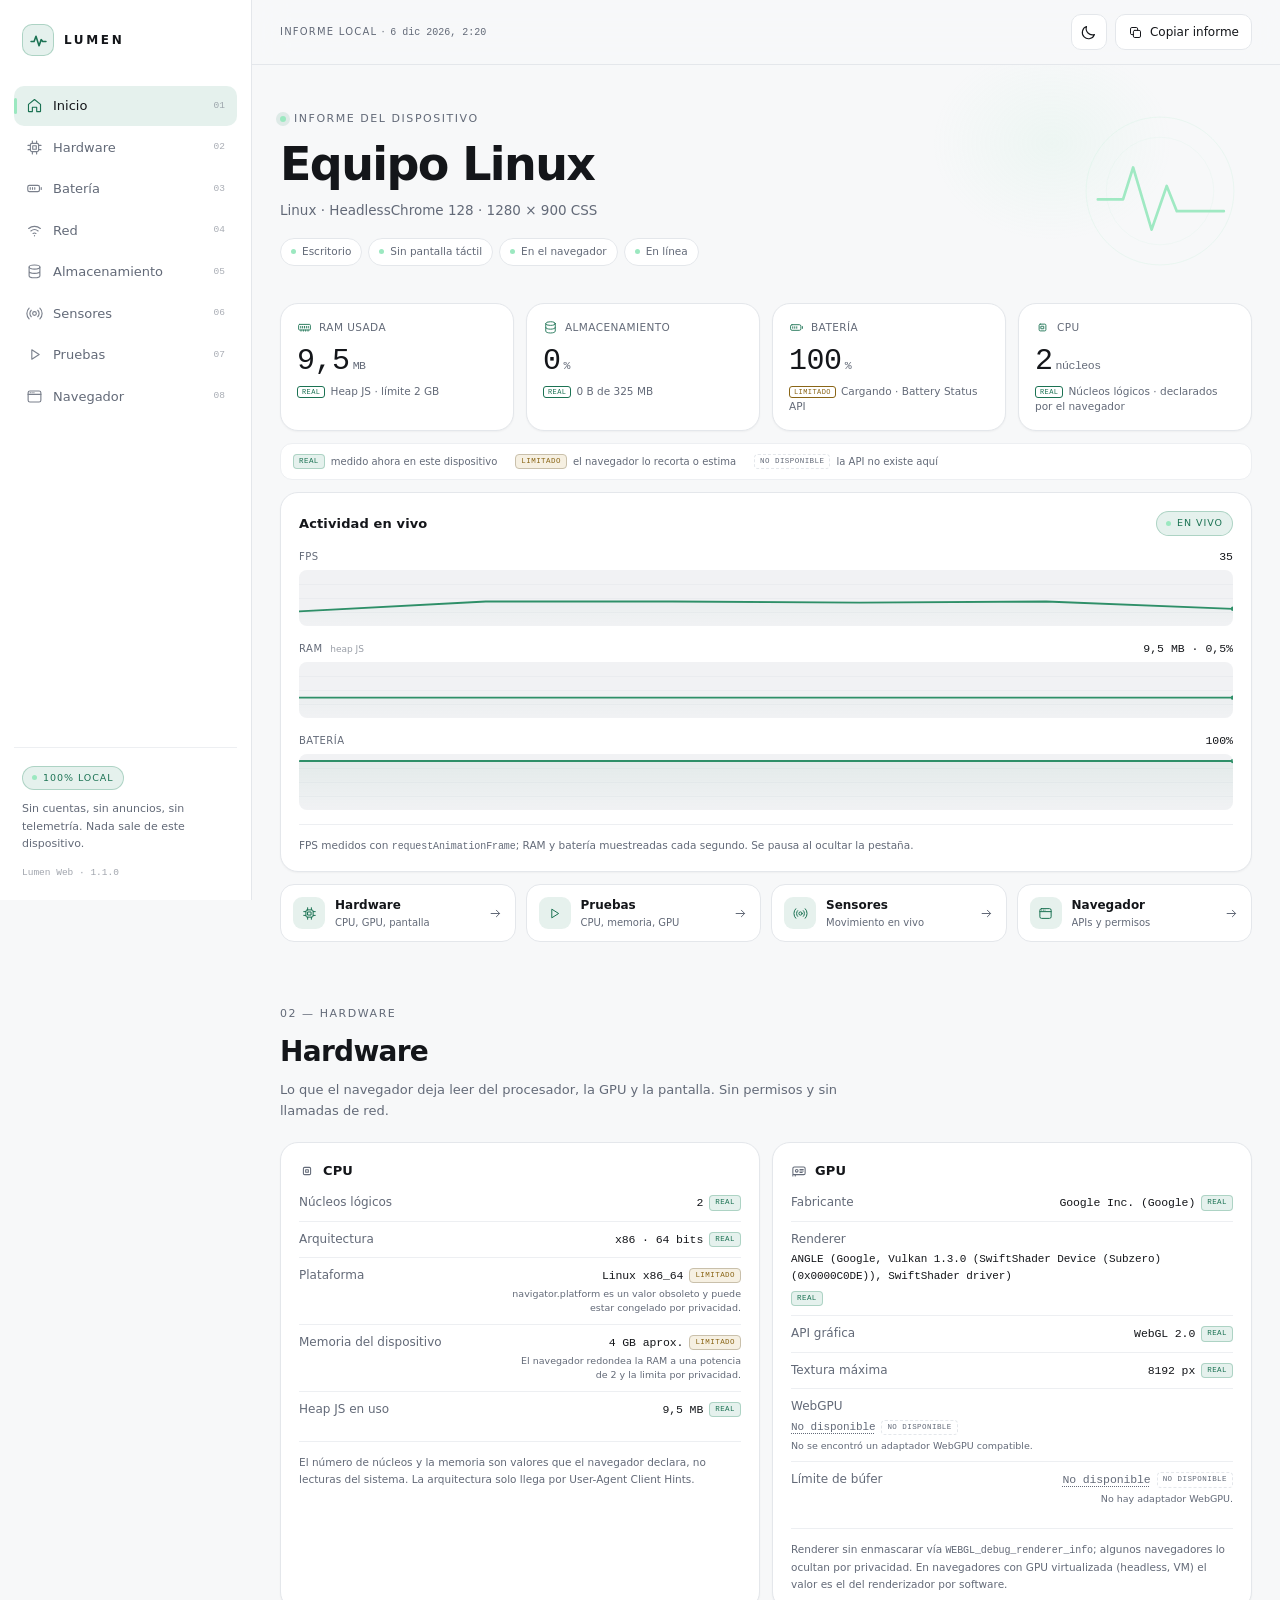
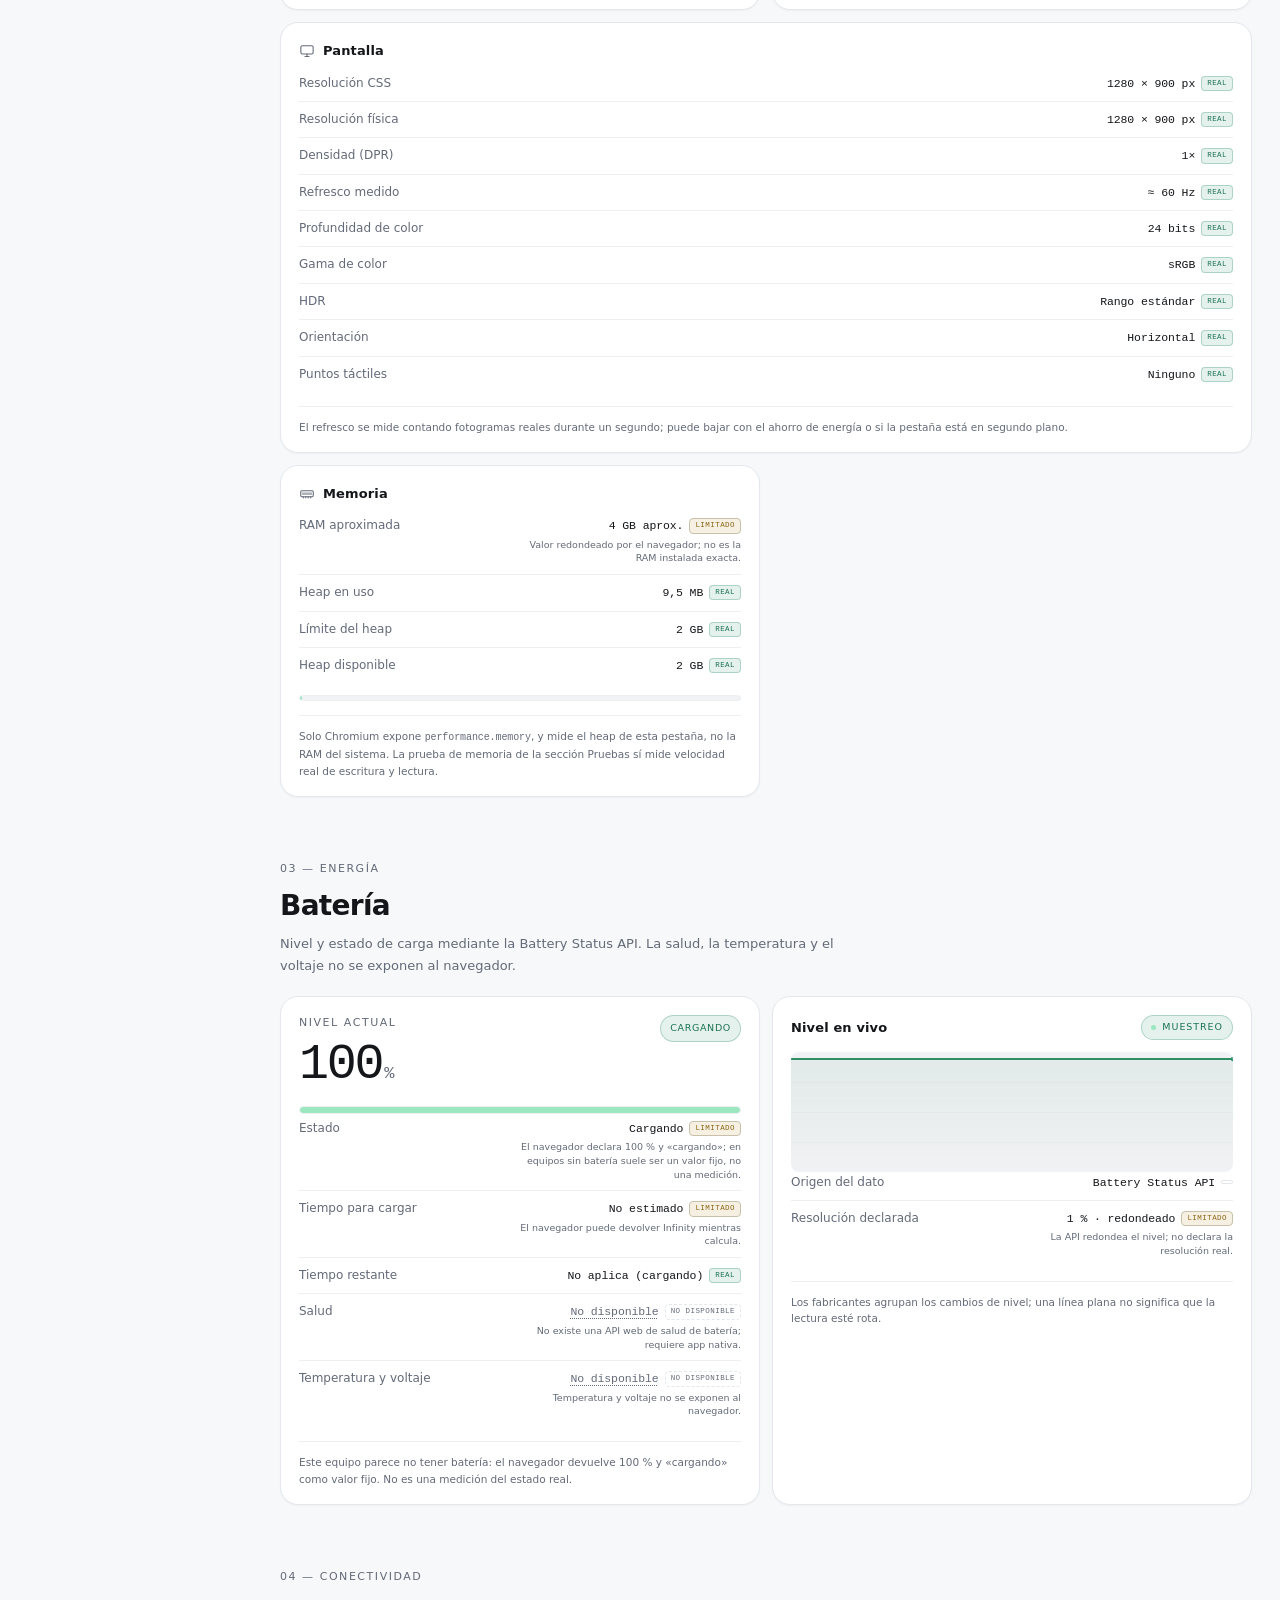
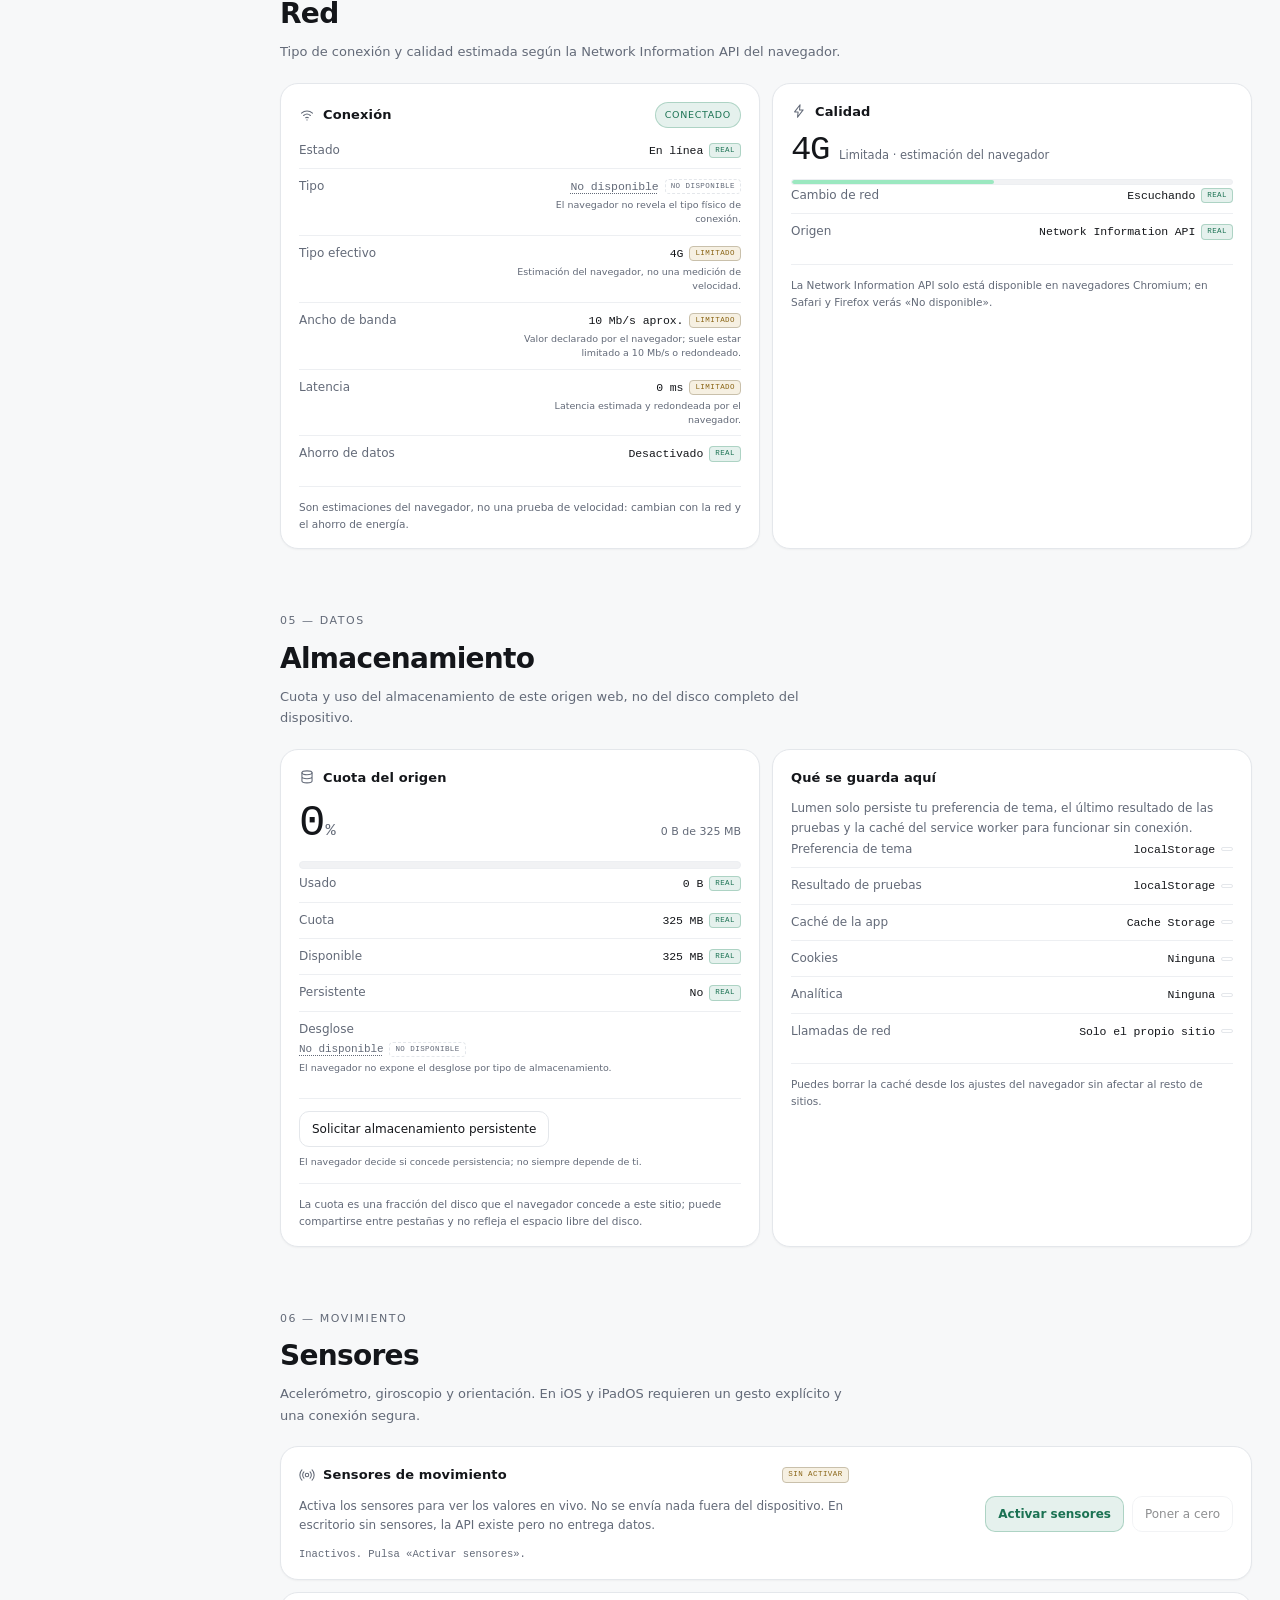
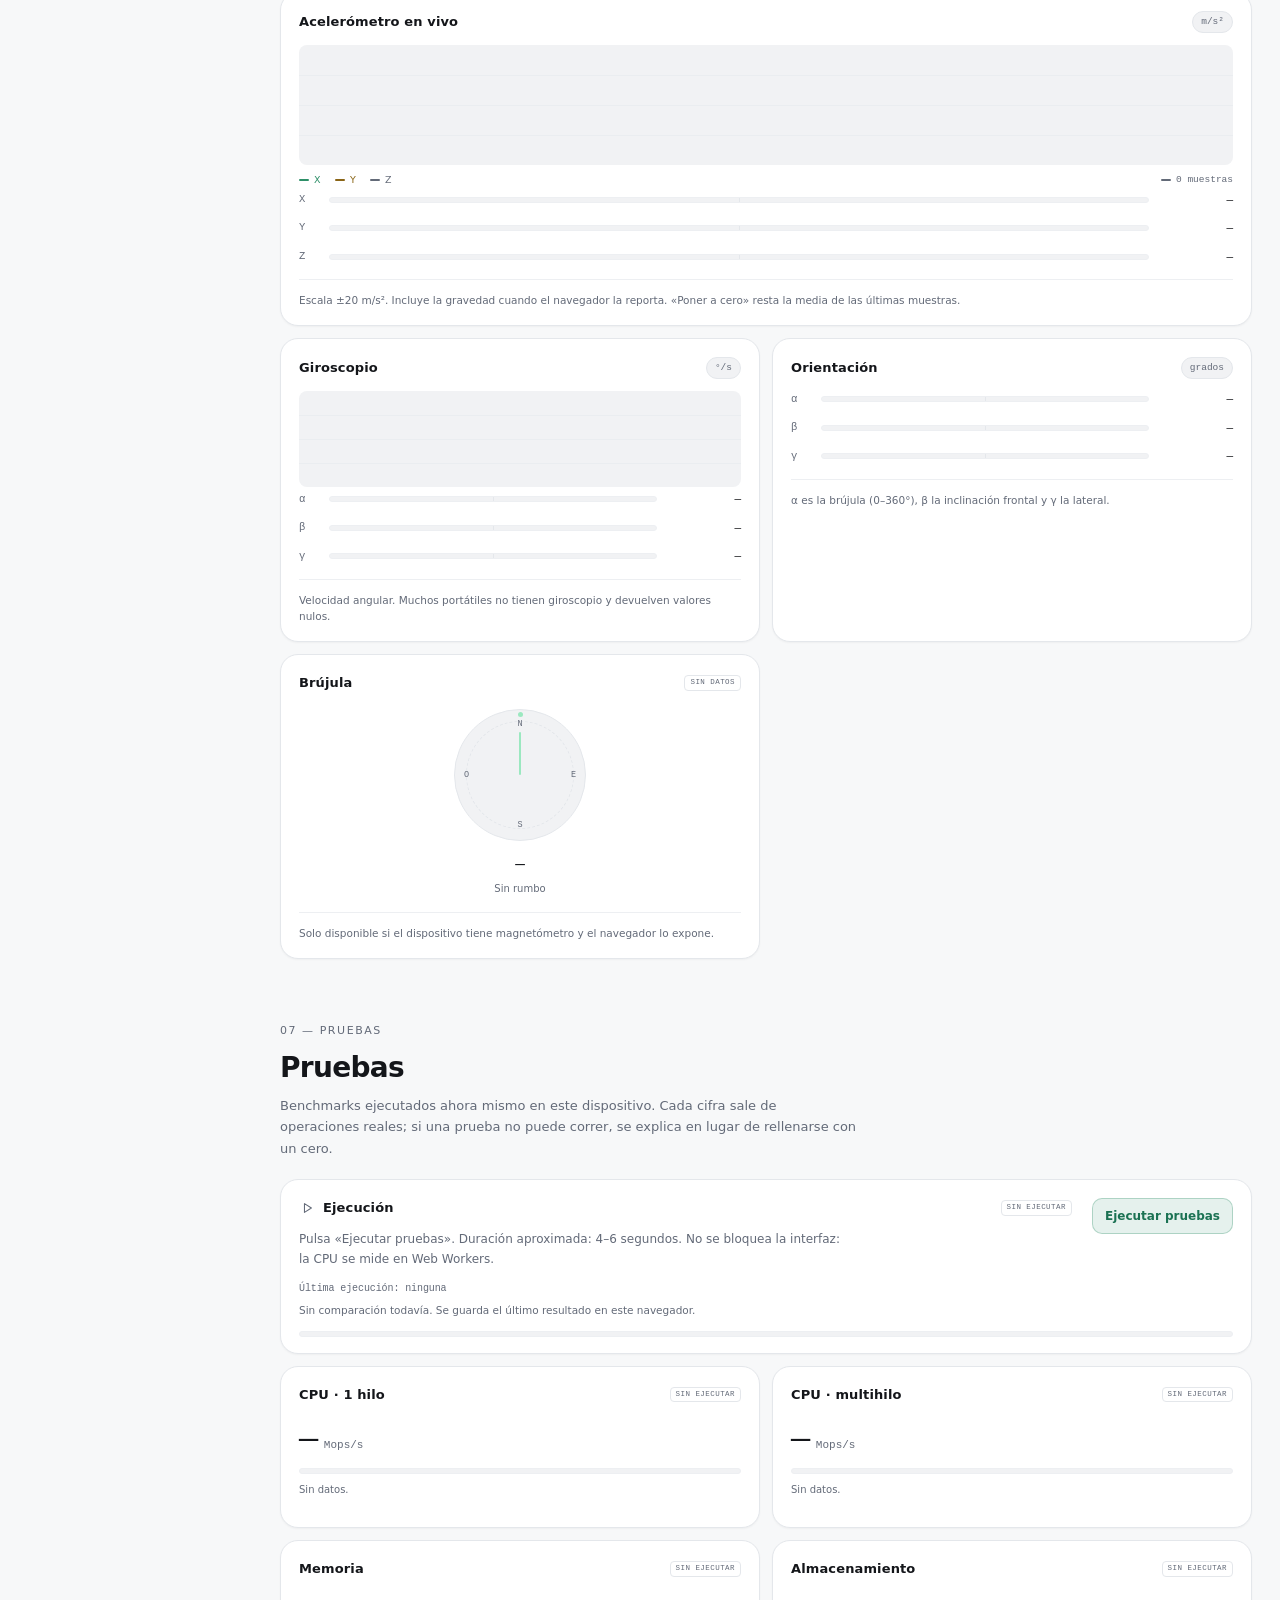
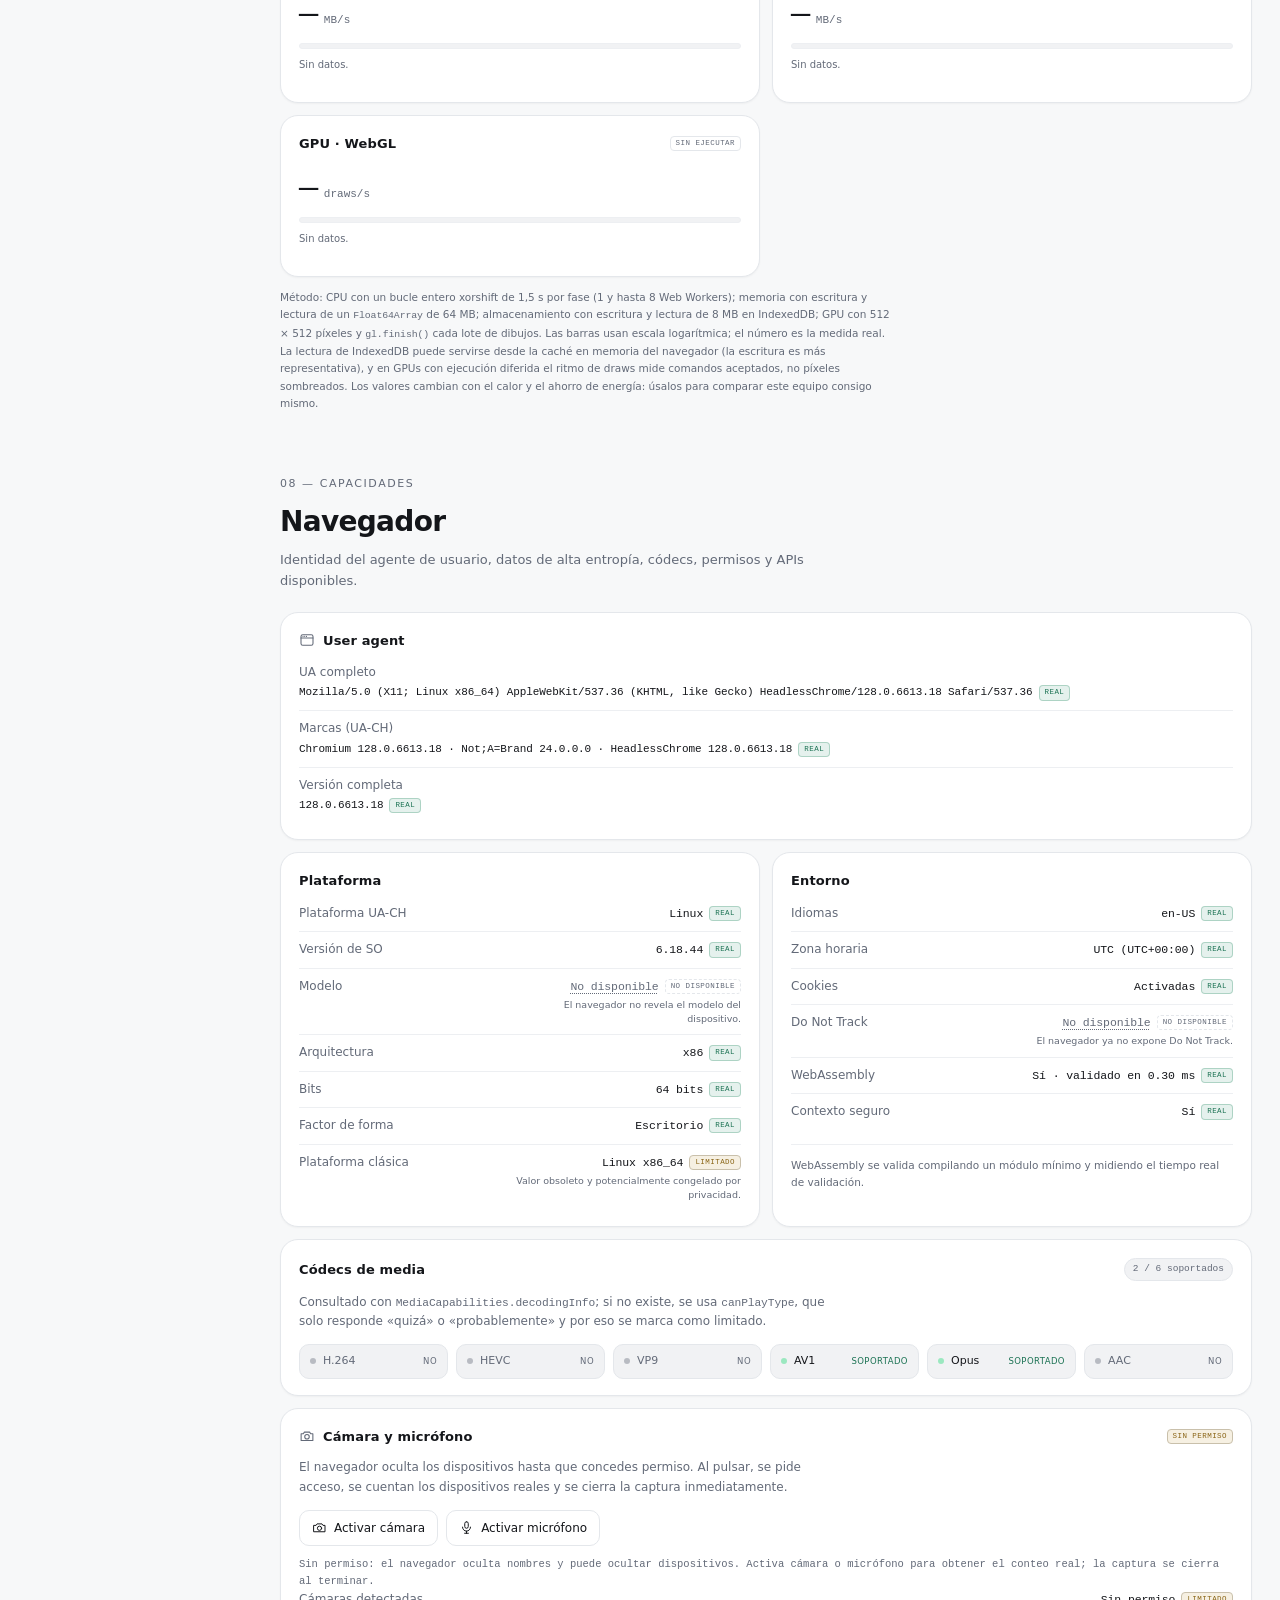
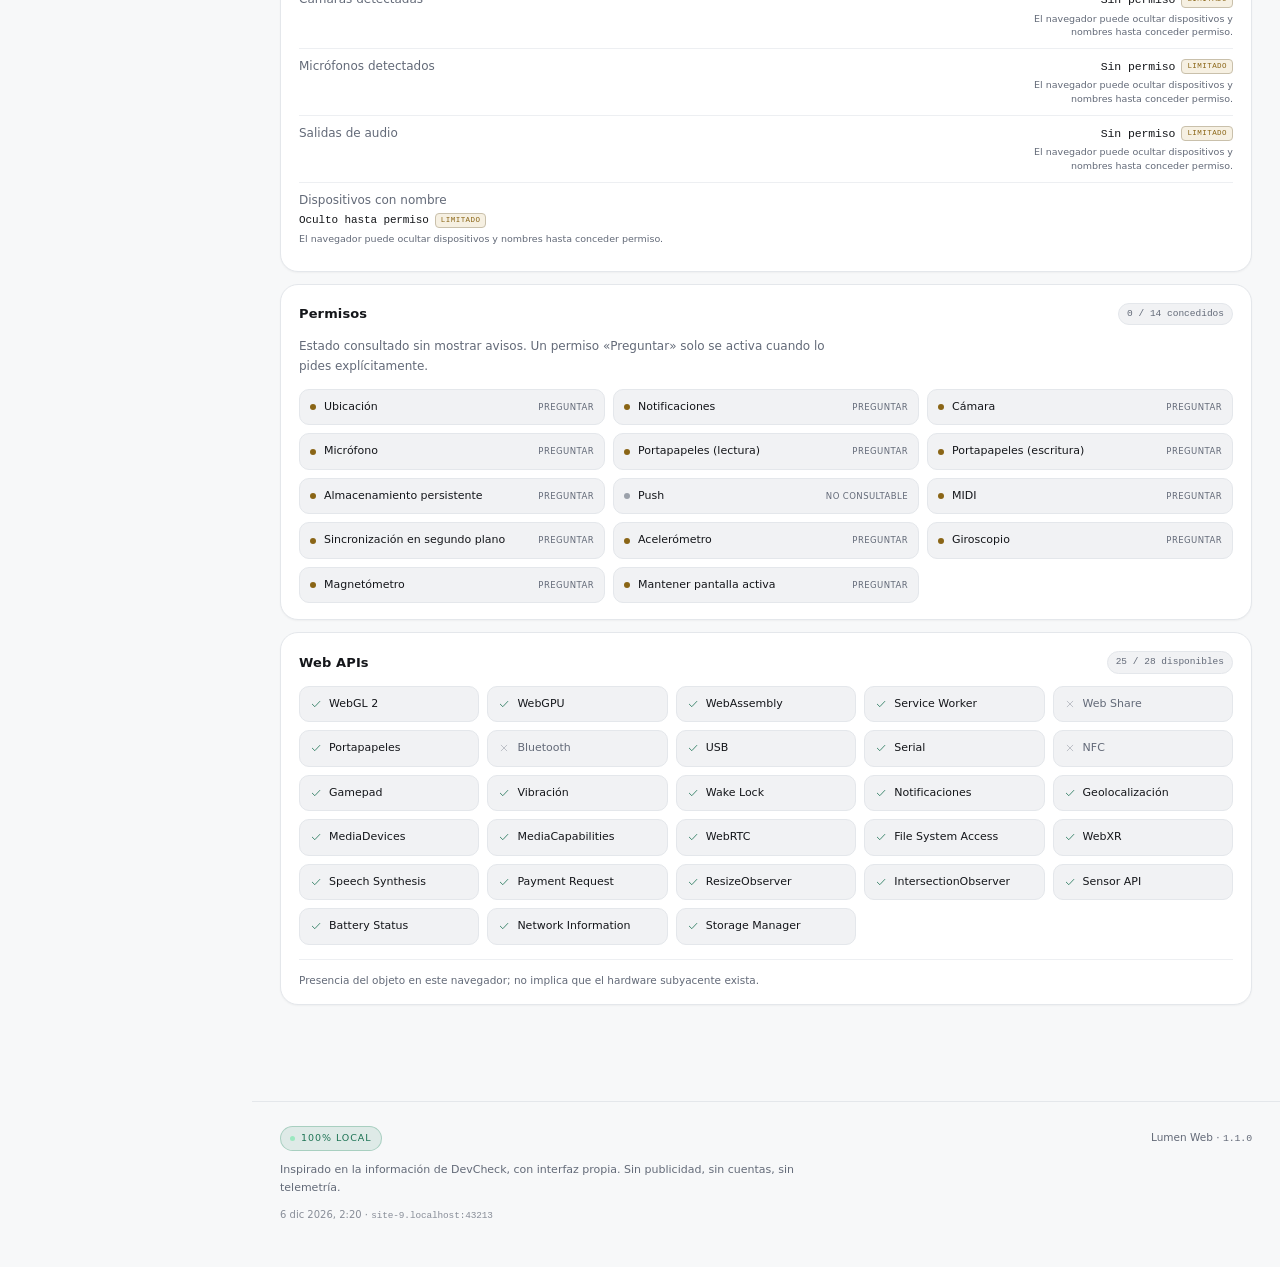
==== commit c0f01d5d: "v1.1: salud de batería y eSIM en Android; web con benchmarks y datos reales" ====
--- a/web/index.html
+++ b/web/index.html
@@ -2,9 +2,9 @@
 <html lang="es" data-theme="dark">
 <head>
   <meta charset="utf-8">
-  <title>Lumen — Informe del dispositivo</title>
+  <title>Lumen — Informe y pruebas del dispositivo</title>
   <meta name="viewport" content="width=device-width, initial-scale=1, viewport-fit=cover">
-  <meta name="description" content="Lumen: informe local de hardware, batería, red, almacenamiento y APIs del navegador. Sin cuentas, sin publicidad, sin telemetría.">
+  <meta name="description" content="Lumen: informe local de hardware, batería, red, almacenamiento y APIs del navegador, con benchmarks reales ejecutados en el dispositivo. Sin cuentas, sin publicidad, sin telemetría.">
   <meta name="color-scheme" content="dark light">
   <meta name="theme-color" content="#0A0B0D">
   <meta name="mobile-web-app-capable" content="yes">
@@ -60,6 +60,10 @@
     <symbol id="i-arrow" viewBox="0 0 24 24"><path d="M5 12h13.4M13.4 6.8 18.6 12l-5.2 5.2"/></symbol>
     <symbol id="i-refresh" viewBox="0 0 24 24"><path d="M20.2 11.2A8.2 8.2 0 0 0 5.2 6.6L3.4 8.6M3.8 12.8a8.2 8.2 0 0 0 15 4.6l1.8-2"/><path d="M3.4 3.8v4.8h4.8M20.6 20.2v-4.8h-4.8"/></symbol>
     <symbol id="i-pulse" viewBox="0 0 24 24"><path d="M2.6 13.2h3.8l2.4-6.6 3.9 12 2.7-7.7 1.9 2.3h4.1"/></symbol>
+    <symbol id="i-play" viewBox="0 0 24 24"><path d="M8.2 5.4 18.6 12 8.2 18.6z"/></symbol>
+    <symbol id="i-target" viewBox="0 0 24 24"><circle cx="12" cy="12" r="7.4"/><circle cx="12" cy="12" r="2.4"/><path d="M12 2.6v2.8M12 18.6v2.8M2.6 12h2.8M18.6 12h2.8"/></symbol>
+    <symbol id="i-camera" viewBox="0 0 24 24"><path d="M3.2 8.6h3.3l1.6-2.4h7.8l1.6 2.4h3.3v10.2H3.2z"/><circle cx="12" cy="13.2" r="3.4"/></symbol>
+    <symbol id="i-mic" viewBox="0 0 24 24"><rect x="9.2" y="2.8" width="5.6" height="10.4" rx="2.8"/><path d="M5.6 11.4a6.4 6.4 0 0 0 12.8 0M12 17.8v3.4M9 21.2h6"/></symbol>
   </svg>
 
   <div class="shell">
@@ -78,13 +82,14 @@
         <a class="nav-link" href="#red" data-nav="red"><svg class="ico" aria-hidden="true"><use href="#i-network"/></svg><span>Red</span><span class="nav-num">04</span></a>
         <a class="nav-link" href="#almacenamiento" data-nav="almacenamiento"><svg class="ico" aria-hidden="true"><use href="#i-storage"/></svg><span>Almacenamiento</span><span class="nav-num">05</span></a>
         <a class="nav-link" href="#sensores" data-nav="sensores"><svg class="ico" aria-hidden="true"><use href="#i-sensor"/></svg><span>Sensores</span><span class="nav-num">06</span></a>
-        <a class="nav-link" href="#navegador" data-nav="navegador"><svg class="ico" aria-hidden="true"><use href="#i-browser"/></svg><span>Navegador</span><span class="nav-num">07</span></a>
+        <a class="nav-link" href="#pruebas" data-nav="pruebas"><svg class="ico" aria-hidden="true"><use href="#i-play"/></svg><span>Pruebas</span><span class="nav-num">07</span></a>
+        <a class="nav-link" href="#navegador" data-nav="navegador"><svg class="ico" aria-hidden="true"><use href="#i-browser"/></svg><span>Navegador</span><span class="nav-num">08</span></a>
       </nav>
 
       <div class="side-foot">
         <span class="local-pill"><span class="dot"></span>100% local</span>
         <p>Sin cuentas, sin anuncios, sin telemetría. Nada sale de este dispositivo.</p>
-        <p class="side-version">Lumen Web · 1.0.0</p>
+        <p class="side-version">Lumen Web · 1.1.0</p>
       </div>
     </aside>
 
@@ -118,6 +123,7 @@
           <a class="chip" href="#red" data-nav="red"><svg class="ico" aria-hidden="true"><use href="#i-network"/></svg>Red</a>
           <a class="chip" href="#almacenamiento" data-nav="almacenamiento"><svg class="ico" aria-hidden="true"><use href="#i-storage"/></svg>Almacenamiento</a>
           <a class="chip" href="#sensores" data-nav="sensores"><svg class="ico" aria-hidden="true"><use href="#i-sensor"/></svg>Sensores</a>
+          <a class="chip" href="#pruebas" data-nav="pruebas"><svg class="ico" aria-hidden="true"><use href="#i-play"/></svg>Pruebas</a>
           <a class="chip" href="#navegador" data-nav="navegador"><svg class="ico" aria-hidden="true"><use href="#i-browser"/></svg>Navegador</a>
         </nav>
       </header>
@@ -128,8 +134,8 @@
           <div class="hero">
             <div class="hero-copy">
               <p class="eyebrow"><span class="pulse-dot" aria-hidden="true"></span>Informe del dispositivo</p>
-              <h1 id="inicio-title"><span id="deviceName">Detectando…</span></h1>
-              <p class="hero-sub" id="deviceSub">Leyendo lo que este navegador puede contar.</p>
+              <h1 id="inicio-title"><span id="deviceName">Leyendo…</span></h1>
+              <p class="hero-sub" id="deviceSub">Consultando lo que este navegador puede medir.</p>
               <div class="tag-row" id="heroTags"></div>
             </div>
             <div class="hero-mark" aria-hidden="true">
@@ -164,6 +170,12 @@
             </article>
           </div>
 
+          <div class="legend" aria-label="Significado de los estados de los datos">
+            <span><span class="st real">REAL</span> medido ahora en este dispositivo</span>
+            <span><span class="st limited">LIMITADO</span> el navegador lo recorta o estima</span>
+            <span><span class="st na">NO DISPONIBLE</span> la API no existe aquí</span>
+          </div>
+
           <article class="card live-card">
             <div class="card-head">
               <h2 class="card-title">Actividad en vivo</h2>
@@ -183,14 +195,14 @@
                 <canvas id="batCanvas" class="spark" height="56" role="img" aria-label="Gráfica en vivo del nivel de batería"></canvas>
               </div>
             </div>
-            <p class="card-note">Medido localmente con <span class="mono">requestAnimationFrame</span> y muestreo cada segundo. Se pausa al ocultar la pestaña.</p>
+            <p class="card-note">FPS medidos con <span class="mono">requestAnimationFrame</span>; RAM y batería muestreadas cada segundo. Se pausa al ocultar la pestaña.</p>
           </article>
 
           <nav class="quick" aria-label="Accesos rápidos">
             <a class="quick-link" href="#hardware"><span class="quick-ico"><svg class="ico" aria-hidden="true"><use href="#i-chip"/></svg></span><span><strong>Hardware</strong><small>CPU, GPU, pantalla</small></span><svg class="ico quick-arrow" aria-hidden="true"><use href="#i-arrow"/></svg></a>
-            <a class="quick-link" href="#bateria"><span class="quick-ico"><svg class="ico" aria-hidden="true"><use href="#i-battery"/></svg></span><span><strong>Batería</strong><small>Nivel y carga</small></span><svg class="ico quick-arrow" aria-hidden="true"><use href="#i-arrow"/></svg></a>
-            <a class="quick-link" href="#red"><span class="quick-ico"><svg class="ico" aria-hidden="true"><use href="#i-network"/></svg></span><span><strong>Red</strong><small>Calidad de conexión</small></span><svg class="ico quick-arrow" aria-hidden="true"><use href="#i-arrow"/></svg></a>
-            <a class="quick-link" href="#navegador"><span class="quick-ico"><svg class="ico" aria-hidden="true"><use href="#i-browser"/></svg></span><span><strong>Navegador</strong><small>APIs y capacidades</small></span><svg class="ico quick-arrow" aria-hidden="true"><use href="#i-arrow"/></svg></a>
+            <a class="quick-link" href="#pruebas"><span class="quick-ico"><svg class="ico" aria-hidden="true"><use href="#i-play"/></svg></span><span><strong>Pruebas</strong><small>CPU, memoria, GPU</small></span><svg class="ico quick-arrow" aria-hidden="true"><use href="#i-arrow"/></svg></a>
+            <a class="quick-link" href="#sensores"><span class="quick-ico"><svg class="ico" aria-hidden="true"><use href="#i-sensor"/></svg></span><span><strong>Sensores</strong><small>Movimiento en vivo</small></span><svg class="ico quick-arrow" aria-hidden="true"><use href="#i-arrow"/></svg></a>
+            <a class="quick-link" href="#navegador"><span class="quick-ico"><svg class="ico" aria-hidden="true"><use href="#i-browser"/></svg></span><span><strong>Navegador</strong><small>APIs y permisos</small></span><svg class="ico quick-arrow" aria-hidden="true"><use href="#i-arrow"/></svg></a>
           </nav>
         </section>
 
@@ -212,7 +224,7 @@
                 <div class="row"><span class="k">Memoria del dispositivo</span><span class="v mono" id="hw-devmem" data-key="Memoria del dispositivo">—</span></div>
                 <div class="row"><span class="k">Heap JS en uso</span><span class="v mono" id="hw-heap" data-key="Heap JS en uso">—</span></div>
               </div>
-              <p class="card-note">Los núcleos y la memoria son aproximaciones que expone el navegador, no lecturas del sistema.</p>
+              <p class="card-note">El número de núcleos y la memoria son valores que el navegador declara, no lecturas del sistema. La arquitectura solo llega por User-Agent Client Hints.</p>
             </article>
 
             <article class="card">
@@ -225,7 +237,7 @@
                 <div class="row stack"><span class="k">WebGPU</span><span class="v mono" id="gpu-webgpu" data-key="WebGPU adaptador">—</span></div>
                 <div class="row"><span class="k">Límite de búfer</span><span class="v mono" id="gpu-buffer" data-key="WebGPU búfer máximo">—</span></div>
               </div>
-              <p class="card-note">Renderer sin enmascarar vía <span class="mono">WEBGL_debug_renderer_info</span>; algunos navegadores lo ocultan por privacidad.</p>
+              <p class="card-note">Renderer sin enmascarar vía <span class="mono">WEBGL_debug_renderer_info</span>; algunos navegadores lo ocultan por privacidad. En navegadores con GPU virtualizada (headless, VM) el valor es el del renderizador por software.</p>
             </article>
 
             <article class="card span-2">
@@ -234,14 +246,14 @@
                 <div class="row"><span class="k">Resolución CSS</span><span class="v mono" id="scr-css" data-key="Pantalla resolución CSS">—</span></div>
                 <div class="row"><span class="k">Resolución física</span><span class="v mono" id="scr-phys" data-key="Pantalla resolución física">—</span></div>
                 <div class="row"><span class="k">Densidad (DPR)</span><span class="v mono" id="scr-dpr" data-key="Pantalla DPR">—</span></div>
-                <div class="row"><span class="k">Refresco estimado</span><span class="v mono" id="scr-refresh" data-key="Pantalla refresco">—</span></div>
+                <div class="row"><span class="k">Refresco medido</span><span class="v mono" id="scr-refresh" data-key="Pantalla refresco">—</span></div>
                 <div class="row"><span class="k">Profundidad de color</span><span class="v mono" id="scr-depth" data-key="Pantalla profundidad">—</span></div>
                 <div class="row"><span class="k">Gama de color</span><span class="v mono" id="scr-gamut" data-key="Pantalla gama">—</span></div>
                 <div class="row"><span class="k">HDR</span><span class="v mono" id="scr-hdr" data-key="Pantalla HDR">—</span></div>
                 <div class="row"><span class="k">Orientación</span><span class="v mono" id="scr-orient" data-key="Pantalla orientación">—</span></div>
                 <div class="row"><span class="k">Puntos táctiles</span><span class="v mono" id="scr-touch" data-key="Pantalla puntos táctiles">—</span></div>
               </div>
-              <p class="card-note" id="refreshNote">El refresco se estima midiendo fotogramas; puede variar con el ahorro de energía.</p>
+              <p class="card-note" id="refreshNote">El refresco se mide contando fotogramas reales durante un segundo; puede bajar con el ahorro de energía o si la pestaña está en segundo plano.</p>
             </article>
 
             <article class="card">
@@ -253,7 +265,7 @@
                 <div class="row"><span class="k">Heap disponible</span><span class="v mono" id="mem-free" data-key="Memoria heap disponible">—</span></div>
               </div>
               <div class="bar" role="img" aria-label="Uso del heap JavaScript" id="memBar"><span class="bar-fill" id="memBarFill"></span></div>
-              <p class="card-note">Solo Chromium expone <span class="mono">performance.memory</span>, y mide el heap de esta pestaña, no la RAM del sistema.</p>
+              <p class="card-note">Solo Chromium expone <span class="mono">performance.memory</span>, y mide el heap de esta pestaña, no la RAM del sistema. La prueba de memoria de la sección Pruebas sí mide velocidad real de escritura y lectura.</p>
             </article>
           </div>
         </section>
@@ -283,7 +295,7 @@
                 <div class="row"><span class="k">Salud</span><span class="v mono" id="bat-health" data-key="Batería salud">—</span></div>
                 <div class="row"><span class="k">Temperatura y voltaje</span><span class="v mono" id="bat-temp" data-key="Batería temperatura y voltaje">—</span></div>
               </div>
-              <p class="card-note">La API puede redondear el nivel (por ejemplo, 100 % → 99 %) y devolver «Infinity» mientras calcula los tiempos.</p>
+              <p class="card-note" id="batNote">La API puede redondear el nivel y devolver «Infinity» mientras calcula los tiempos. No existe una API web para salud, temperatura o voltaje.</p>
             </article>
 
             <article class="card">
@@ -291,7 +303,7 @@
               <canvas id="batDetailCanvas" class="spark spark-tall" height="120" role="img" aria-label="Historial en vivo del nivel de batería"></canvas>
               <div class="rows">
                 <div class="row"><span class="k">Origen del dato</span><span class="v mono">Battery Status API</span></div>
-                <div class="row"><span class="k">Precisión</span><span class="v mono">1 %</span></div>
+                <div class="row"><span class="k">Resolución declarada</span><span class="v mono" id="bat-res">—</span></div>
               </div>
               <p class="card-note">Los fabricantes agrupan los cambios de nivel; una línea plana no significa que la lectura esté rota.</p>
             </article>
@@ -328,8 +340,8 @@
               </div>
               <div class="bar" role="img" aria-label="Calidad de conexión estimada" id="netBar"><span class="bar-fill" id="netBarFill"></span></div>
               <div class="rows">
-                <div class="row"><span class="k">Cambio de red</span><span class="v mono" id="net-live">—</span></div>
-                <div class="row"><span class="k">Origen</span><span class="v mono" id="net-origin">—</span></div>
+                <div class="row"><span class="k">Cambio de red</span><span class="v mono" id="net-live" data-key="Red escucha de cambios">—</span></div>
+                <div class="row"><span class="k">Origen</span><span class="v mono" id="net-origin" data-key="Red origen">—</span></div>
               </div>
               <p class="card-note">La Network Information API solo está disponible en navegadores Chromium; en Safari y Firefox verás «No disponible».</p>
             </article>
@@ -359,14 +371,19 @@
                 <div class="row"><span class="k">Persistente</span><span class="v mono" id="st-persist" data-key="Almacenamiento persistente">—</span></div>
                 <div class="row stack"><span class="k">Desglose</span><span class="v mono" id="st-details" data-key="Almacenamiento desglose">—</span></div>
               </div>
-              <p class="card-note">La cuota es una fracción del disco que el navegador concede a este sitio; puede compartirse entre pestañas.</p>
+              <div class="storage-actions">
+                <button class="btn" id="persistBtn" type="button">Solicitar almacenamiento persistente</button>
+                <span class="storage-action-note" id="persistNote">El navegador decide si concede persistencia; no siempre depende de ti.</span>
+              </div>
+              <p class="card-note">La cuota es una fracción del disco que el navegador concede a este sitio; puede compartirse entre pestañas y no refleja el espacio libre del disco.</p>
             </article>
 
             <article class="card">
               <div class="card-head"><h3 class="card-title">Qué se guarda aquí</h3></div>
-              <p class="body-text">Lumen no escribe datos de medición. Solo persiste tu preferencia de tema y la caché del service worker para funcionar sin conexión.</p>
+              <p class="body-text">Lumen solo persiste tu preferencia de tema, el último resultado de las pruebas y la caché del service worker para funcionar sin conexión.</p>
               <div class="rows">
                 <div class="row"><span class="k">Preferencia de tema</span><span class="v mono">localStorage</span></div>
+                <div class="row"><span class="k">Resultado de pruebas</span><span class="v mono">localStorage</span></div>
                 <div class="row"><span class="k">Caché de la app</span><span class="v mono">Cache Storage</span></div>
                 <div class="row"><span class="k">Cookies</span><span class="v mono">Ninguna</span></div>
                 <div class="row"><span class="k">Analítica</span><span class="v mono">Ninguna</span></div>
@@ -387,26 +404,32 @@
 
           <article class="card sensors-control">
             <div class="sensors-control-copy">
-              <div class="card-head"><h3 class="card-title"><svg class="ico" aria-hidden="true"><use href="#i-sensor"/></svg>Sensores de movimiento</h3></div>
-              <p class="body-text" id="sensorNote">Activa los sensores para ver los valores en vivo. No se envía nada fuera del dispositivo.</p>
-              <p class="sensor-status" id="sensorStatus" role="status" aria-live="polite">Inactivos.</p>
-            </div>
-            <button class="btn primary" id="sensorBtn" type="button">Activar sensores</button>
+              <div class="card-head"><h3 class="card-title"><svg class="ico" aria-hidden="true"><use href="#i-sensor"/></svg>Sensores de movimiento</h3><span class="st" id="sensorBadge">sin activar</span></div>
+              <p class="body-text" id="sensorNote">Activa los sensores para ver los valores en vivo. No se envía nada fuera del dispositivo. En escritorio sin sensores, la API existe pero no entrega datos.</p>
+              <p class="sensor-status" id="sensorStatus" role="status" aria-live="polite">Inactivos. Pulsa «Activar sensores».</p>
+            </div>
+            <div class="sensor-actions">
+              <button class="btn primary" id="sensorBtn" type="button">Activar sensores</button>
+              <button class="btn" id="calibrateBtn" type="button" disabled>Poner a cero</button>
+            </div>
           </article>
 
           <div class="grid">
-            <article class="card">
-              <div class="card-head"><h3 class="card-title">Acelerómetro</h3><span class="unit-pill">m/s²</span></div>
+            <article class="card span-2">
+              <div class="card-head"><h3 class="card-title">Acelerómetro en vivo</h3><span class="unit-pill">m/s²</span></div>
+              <canvas id="accCanvas" class="spark spark-graph" height="120" role="img" aria-label="Gráfica en vivo del acelerómetro en tres ejes"></canvas>
+              <div class="graph-legend"><span class="gl-x">X</span><span class="gl-y">Y</span><span class="gl-z">Z</span><span class="graph-samples mono" id="sensorSamples">0 muestras</span></div>
               <div class="axes">
                 <div class="axis"><span class="axis-label">X</span><div class="meter"><span class="meter-fill" id="accxBar"></span></div><span class="axis-val mono" id="acc-x">—</span></div>
                 <div class="axis"><span class="axis-label">Y</span><div class="meter"><span class="meter-fill" id="accyBar"></span></div><span class="axis-val mono" id="acc-y">—</span></div>
                 <div class="axis"><span class="axis-label">Z</span><div class="meter"><span class="meter-fill" id="acczBar"></span></div><span class="axis-val mono" id="acc-z">—</span></div>
               </div>
-              <p class="card-note">Escala ±20 m/s². Incluye la gravedad cuando el navegador la reporta.</p>
+              <p class="card-note">Escala ±20 m/s². Incluye la gravedad cuando el navegador la reporta. «Poner a cero» resta la media de las últimas muestras.</p>
             </article>
 
             <article class="card">
               <div class="card-head"><h3 class="card-title">Giroscopio</h3><span class="unit-pill">°/s</span></div>
+              <canvas id="gyroCanvas" class="spark spark-graph" height="96" role="img" aria-label="Gráfica en vivo del giroscopio en tres ejes"></canvas>
               <div class="axes">
                 <div class="axis"><span class="axis-label">α</span><div class="meter"><span class="meter-fill" id="gyroaBar"></span></div><span class="axis-val mono" id="gyro-a">—</span></div>
                 <div class="axis"><span class="axis-label">β</span><div class="meter"><span class="meter-fill" id="gyrobBar"></span></div><span class="axis-val mono" id="gyro-b">—</span></div>
@@ -426,14 +449,14 @@
             </article>
 
             <article class="card">
-              <div class="card-head"><h3 class="card-title">Brújula</h3></div>
+              <div class="card-head"><h3 class="card-title">Brújula</h3><span class="st" id="compassStatus">sin datos</span></div>
               <div class="compass-wrap">
                 <div class="compass" id="compass" aria-hidden="true">
                   <span class="compass-needle" id="compassNeedle"></span>
                   <span class="compass-n">N</span>
                   <span class="compass-e">E</span>
                   <span class="compass-s">S</span>
-                  <span class="compass-w">W</span>
+                  <span class="compass-w">O</span>
                 </div>
                 <p class="compass-value mono" id="compassValue">—</p>
                 <p class="compass-label" id="compassLabel">Sin rumbo</p>
@@ -443,12 +466,81 @@
           </div>
         </section>
 
-        <!-- 07 Navegador -->
+        <!-- 07 Pruebas -->
+        <section class="section" id="pruebas" data-section="pruebas" aria-labelledby="pruebas-title">
+          <header class="section-head">
+            <p class="kicker">07 — Pruebas</p>
+            <h2 id="pruebas-title">Pruebas</h2>
+            <p class="section-desc">Benchmarks ejecutados ahora mismo en este dispositivo. Cada cifra sale de operaciones reales; si una prueba no puede correr, se explica en lugar de rellenarse con un cero.</p>
+          </header>
+
+          <article class="card tests-run">
+            <div class="tests-run-copy">
+              <div class="card-head"><h3 class="card-title"><svg class="ico" aria-hidden="true"><use href="#i-play"/></svg>Ejecución</h3><span class="st" id="testsStatusBadge">sin ejecutar</span></div>
+              <p class="body-text" id="testStatus" role="status" aria-live="polite">Pulsa «Ejecutar pruebas». Duración aproximada: 4–6 segundos. No se bloquea la interfaz: la CPU se mide en Web Workers.</p>
+              <p class="tests-stamp mono" id="testStamp">Última ejecución: ninguna</p>
+              <p class="tests-delta" id="testDelta">Sin comparación todavía. Se guarda el último resultado en este navegador.</p>
+            </div>
+            <div class="tests-actions">
+              <button class="btn primary" id="runTests" type="button">Ejecutar pruebas</button>
+              <button class="btn" id="rerunTests" type="button" hidden>Repetir prueba</button>
+            </div>
+            <div class="progress" id="testProgress" role="progressbar" aria-valuemin="0" aria-valuemax="100" aria-valuenow="0" aria-label="Progreso de las pruebas">
+              <span class="progress-fill" id="testProgressFill"></span>
+            </div>
+          </article>
+
+          <div class="grid tests-grid">
+            <article class="card test-card">
+              <div class="card-head"><h3 class="card-title">CPU · 1 hilo</h3><span class="st" id="cpu1-st">sin ejecutar</span></div>
+              <p class="test-big"><span class="mono" id="cpu1-val">—</span><span class="test-unit">Mops/s</span></p>
+              <div class="bar"><span class="bar-fill" id="cpu1-bar"></span></div>
+              <p class="test-meta" id="cpu1-meta">Sin datos.</p>
+              <p class="test-delta" id="cpu1-delta" hidden></p>
+            </article>
+
+            <article class="card test-card">
+              <div class="card-head"><h3 class="card-title">CPU · multihilo</h3><span class="st" id="cpum-st">sin ejecutar</span></div>
+              <p class="test-big"><span class="mono" id="cpum-val">—</span><span class="test-unit">Mops/s</span></p>
+              <div class="bar"><span class="bar-fill" id="cpum-bar"></span></div>
+              <p class="test-meta" id="cpum-meta">Sin datos.</p>
+              <p class="test-delta" id="cpum-delta" hidden></p>
+            </article>
+
+            <article class="card test-card">
+              <div class="card-head"><h3 class="card-title">Memoria</h3><span class="st" id="mem-st">sin ejecutar</span></div>
+              <p class="test-big"><span class="mono" id="mem-val">—</span><span class="test-unit">MB/s</span></p>
+              <div class="bar"><span class="bar-fill" id="mem-bar"></span></div>
+              <p class="test-meta" id="mem-meta">Sin datos.</p>
+              <p class="test-delta" id="mem-delta" hidden></p>
+            </article>
+
+            <article class="card test-card">
+              <div class="card-head"><h3 class="card-title">Almacenamiento</h3><span class="st" id="stg-st">sin ejecutar</span></div>
+              <p class="test-big"><span class="mono" id="stg-val">—</span><span class="test-unit">MB/s</span></p>
+              <div class="bar"><span class="bar-fill" id="stg-bar"></span></div>
+              <p class="test-meta" id="stg-meta">Sin datos.</p>
+              <p class="test-delta" id="stg-delta" hidden></p>
+            </article>
+
+            <article class="card test-card">
+              <div class="card-head"><h3 class="card-title">GPU · WebGL</h3><span class="st" id="gpu-st">sin ejecutar</span></div>
+              <p class="test-big"><span class="mono" id="gpu-val">—</span><span class="test-unit">draws/s</span></p>
+              <div class="bar"><span class="bar-fill" id="gpu-bar"></span></div>
+              <p class="test-meta" id="gpu-meta">Sin datos.</p>
+              <p class="test-delta" id="gpu-delta" hidden></p>
+            </article>
+          </div>
+
+          <p class="tests-foot">Método: CPU con un bucle entero xorshift de 1,5 s por fase (1 y hasta 8 Web Workers); memoria con escritura y lectura de un <span class="mono">Float64Array</span> de 64 MB; almacenamiento con escritura y lectura de 8 MB en IndexedDB; GPU con 512 × 512 píxeles y <span class="mono">gl.finish()</span> cada lote de dibujos. Las barras usan escala logarítmica; el número es la medida real. La lectura de IndexedDB puede servirse desde la caché en memoria del navegador (la escritura es más representativa), y en GPUs con ejecución diferida el ritmo de draws mide comandos aceptados, no píxeles sombreados. Los valores cambian con el calor y el ahorro de energía: úsalos para comparar este equipo consigo mismo.</p>
+        </section>
+
+        <!-- 08 Navegador -->
         <section class="section" id="navegador" data-section="navegador" aria-labelledby="navegador-title">
           <header class="section-head">
-            <p class="kicker">07 — Capacidades</p>
+            <p class="kicker">08 — Capacidades</p>
             <h2 id="navegador-title">Navegador</h2>
-            <p class="section-desc">Identidad del agente de usuario, datos de alta entropía, permisos y APIs disponibles.</p>
+            <p class="section-desc">Identidad del agente de usuario, datos de alta entropía, códecs, permisos y APIs disponibles.</p>
           </header>
 
           <div class="grid">
@@ -469,6 +561,7 @@
                 <div class="row"><span class="k">Modelo</span><span class="v mono" id="br-model" data-key="Navegador modelo">—</span></div>
                 <div class="row"><span class="k">Arquitectura</span><span class="v mono" id="br-arch" data-key="Navegador arquitectura">—</span></div>
                 <div class="row"><span class="k">Bits</span><span class="v mono" id="br-bits" data-key="Navegador bits">—</span></div>
+                <div class="row"><span class="k">Factor de forma</span><span class="v mono" id="br-form" data-key="Navegador factor de forma">—</span></div>
                 <div class="row"><span class="k">Plataforma clásica</span><span class="v mono" id="br-legacy" data-key="Navegador plataforma clásica">—</span></div>
               </div>
             </article>
@@ -480,10 +573,32 @@
                 <div class="row"><span class="k">Zona horaria</span><span class="v mono" id="br-tz" data-key="Navegador zona horaria">—</span></div>
                 <div class="row"><span class="k">Cookies</span><span class="v mono" id="br-cookies" data-key="Navegador cookies">—</span></div>
                 <div class="row"><span class="k">Do Not Track</span><span class="v mono" id="br-dnt" data-key="Navegador do not track">—</span></div>
-                <div class="row"><span class="k">Dispositivos de media</span><span class="v mono" id="br-media" data-key="Navegador dispositivos de media">—</span></div>
+                <div class="row"><span class="k">WebAssembly</span><span class="v mono" id="br-wasm" data-key="Navegador WebAssembly">—</span></div>
                 <div class="row"><span class="k">Contexto seguro</span><span class="v mono" id="br-secure" data-key="Navegador contexto seguro">—</span></div>
               </div>
-              <p class="card-note">El conteo de dispositivos de media no solicita permiso y puede ocultar etiquetas y dispositivos.</p>
+              <p class="card-note">WebAssembly se valida compilando un módulo mínimo y midiendo el tiempo real de validación.</p>
+            </article>
+
+            <article class="card span-2">
+              <div class="card-head"><h3 class="card-title">Códecs de media</h3><span class="unit-pill" id="codecCount">—</span></div>
+              <p class="body-text">Consultado con <span class="mono">MediaCapabilities.decodingInfo</span>; si no existe, se usa <span class="mono">canPlayType</span>, que solo responde «quizá» o «probablemente» y por eso se marca como limitado.</p>
+              <div class="codec-grid" id="codecGrid"></div>
+            </article>
+
+            <article class="card span-2">
+              <div class="card-head"><h3 class="card-title"><svg class="ico" aria-hidden="true"><use href="#i-camera"/></svg>Cámara y micrófono</h3><span class="st" id="mediaBadge">sin permiso</span></div>
+              <p class="body-text">El navegador oculta los dispositivos hasta que concedes permiso. Al pulsar, se pide acceso, se cuentan los dispositivos reales y se cierra la captura inmediatamente.</p>
+              <div class="media-actions">
+                <button class="btn" id="camBtn" type="button"><svg class="ico" aria-hidden="true"><use href="#i-camera"/></svg>Activar cámara</button>
+                <button class="btn" id="micBtn" type="button"><svg class="ico" aria-hidden="true"><use href="#i-mic"/></svg>Activar micrófono</button>
+              </div>
+              <p class="sensor-status" id="mediaStatus" role="status" aria-live="polite">Sin permiso concedido en esta sesión.</p>
+              <div class="rows">
+                <div class="row"><span class="k">Cámaras detectadas</span><span class="v mono" id="br-cams" data-key="Navegador cámaras">—</span></div>
+                <div class="row"><span class="k">Micrófonos detectados</span><span class="v mono" id="br-mics" data-key="Navegador micrófonos">—</span></div>
+                <div class="row"><span class="k">Salidas de audio</span><span class="v mono" id="br-outs" data-key="Navegador salidas de audio">—</span></div>
+                <div class="row stack"><span class="k">Dispositivos con nombre</span><span class="v mono" id="br-media" data-key="Navegador dispositivos de media">—</span></div>
+              </div>
             </article>
 
             <article class="card span-2">
@@ -504,7 +619,7 @@
       <footer class="site-foot">
         <div class="foot-line">
           <span class="local-pill"><span class="dot"></span>100% local</span>
-          <span>Lumen Web · <span class="mono">1.0.0</span></span>
+          <span>Lumen Web · <span class="mono">1.1.0</span></span>
         </div>
         <p>Inspirado en la información de DevCheck, con interfaz propia. Sin publicidad, sin cuentas, sin telemetría.</p>
         <p class="foot-meta"><span id="footStamp">—</span> · <span class="mono" id="footOrigin">—</span></p>
--- a/web/styles.css
+++ b/web/styles.css
@@ -1380,3 +1380,376 @@
   body { background: #fff; color: #000; }
   .card, .metric { break-inside: avoid; }
 }
+
+/* ---------- Estados por dato (1.1.0) ---------- */
+
+.vcell {
+  display: flex;
+  flex-direction: column;
+  align-items: flex-end;
+  gap: 3px;
+  min-width: 0;
+  max-width: 72%;
+}
+
+.vline {
+  display: flex;
+  align-items: center;
+  justify-content: flex-end;
+  gap: 6px;
+  flex-wrap: wrap;
+  min-width: 0;
+}
+
+.row.stack .vcell {
+  align-items: flex-start;
+  max-width: 100%;
+}
+
+.row.stack .vline { justify-content: flex-start; }
+
+.vcell .v { max-width: 100%; }
+
+.st {
+  display: inline-flex;
+  align-items: center;
+  flex: none;
+  padding: 1px 5px;
+  border: 1px solid var(--border);
+  border-radius: 4px;
+  background: transparent;
+  color: var(--muted);
+  font-family: var(--mono);
+  font-size: 7.5px;
+  line-height: 1.5;
+  letter-spacing: 0.06em;
+  text-transform: uppercase;
+  white-space: nowrap;
+}
+
+.st.real {
+  border-color: var(--accent-line);
+  background: var(--accent-soft);
+  color: var(--accent-ink);
+}
+
+.st.limited {
+  border-color: color-mix(in srgb, var(--warn) 30%, var(--border));
+  background: var(--warn-soft);
+  color: var(--warn);
+}
+
+.st.na {
+  border-style: dashed;
+  background: transparent;
+  color: var(--muted);
+}
+
+.row-note {
+  display: block;
+  max-width: 38ch;
+  color: var(--muted);
+  font-size: 9.5px;
+  line-height: 1.45;
+  text-align: right;
+  overflow-wrap: break-word;
+}
+
+.row.stack .row-note {
+  max-width: 100%;
+  text-align: left;
+}
+
+.metric-sub[data-status]::before {
+  content: "";
+  display: inline-block;
+  margin-right: 5px;
+  padding: 0 4px;
+  border: 1px solid currentColor;
+  border-radius: 3px;
+  font-family: var(--mono);
+  font-size: 7px;
+  line-height: 1.5;
+  letter-spacing: 0.06em;
+  vertical-align: 1px;
+}
+
+.metric-sub[data-status="real"]::before { content: "REAL"; color: var(--accent-ink); }
+.metric-sub[data-status="limited"]::before { content: "LIMITADO"; color: var(--warn); }
+.metric-sub[data-status="na"]::before { content: "NO DISP."; color: var(--muted); }
+
+.legend {
+  display: flex;
+  flex-wrap: wrap;
+  gap: 8px 18px;
+  margin: 0 0 12px;
+  padding: 10px 12px;
+  border: 1px solid var(--border-soft);
+  border-radius: 12px;
+  background: var(--surface);
+  color: var(--muted);
+  font-size: 10px;
+  line-height: 1.5;
+}
+
+.legend > span {
+  display: inline-flex;
+  align-items: center;
+  gap: 6px;
+  min-width: 0;
+}
+
+/* ---------- Pruebas ---------- */
+
+.tests-run {
+  display: grid;
+  grid-template-columns: minmax(0, 1fr) auto;
+  align-items: start;
+  gap: 12px 20px;
+  margin-bottom: 12px;
+}
+
+.tests-run-copy { min-width: 0; }
+
+.tests-actions {
+  display: flex;
+  flex-wrap: wrap;
+  justify-content: flex-end;
+  gap: 8px;
+}
+
+.tests-stamp {
+  margin: 12px 0 0;
+  color: var(--muted);
+  font-size: 10px;
+  line-height: 1.5;
+}
+
+.tests-delta {
+  margin: 6px 0 0;
+  color: var(--muted);
+  font-size: 10.5px;
+  line-height: 1.55;
+}
+
+.progress {
+  grid-column: 1 / -1;
+  height: 6px;
+  border: 1px solid var(--border-soft);
+  border-radius: 999px;
+  background: var(--surface-2);
+  overflow: hidden;
+}
+
+.progress-fill {
+  display: block;
+  width: 0;
+  height: 100%;
+  border-radius: inherit;
+  background: var(--accent);
+  transition: width 0.3s ease;
+}
+
+.test-card { display: flex; flex-direction: column; }
+
+.test-big {
+  display: flex;
+  align-items: baseline;
+  gap: 6px;
+  margin: 8px 0 0;
+  font-family: var(--mono);
+  font-size: clamp(26px, 4vw, 34px);
+  font-weight: 500;
+  line-height: 1;
+  letter-spacing: -0.035em;
+}
+
+.test-unit {
+  color: var(--muted);
+  font-size: 11px;
+  letter-spacing: 0;
+}
+
+.test-meta {
+  margin: 8px 0 0;
+  min-height: 2.9em;
+  color: var(--muted);
+  font-size: 10px;
+  line-height: 1.55;
+  overflow-wrap: anywhere;
+}
+
+.test-delta {
+  margin: 5px 0 0;
+  font-family: var(--mono);
+  font-size: 9.5px;
+  letter-spacing: 0;
+}
+
+.test-delta.up { color: var(--accent-ink); }
+.test-delta.down { color: var(--warn); }
+.test-delta.flat { color: var(--muted); }
+
+.tests-foot {
+  margin: 12px 0 0;
+  max-width: 92ch;
+  color: var(--muted);
+  font-size: 10.5px;
+  line-height: 1.65;
+}
+
+/* ---------- Códecs, media y almacenamiento ---------- */
+
+.codec-grid {
+  display: grid;
+  grid-template-columns: repeat(auto-fill, minmax(138px, 1fr));
+  gap: 8px;
+  margin-top: 12px;
+}
+
+.codec {
+  display: flex;
+  align-items: center;
+  gap: 7px;
+  min-width: 0;
+  padding: 8px 10px;
+  border: 1px solid var(--border);
+  border-radius: 10px;
+  background: var(--surface-2);
+  color: var(--text);
+  font-size: 11px;
+}
+
+.codec-dot {
+  width: 6px;
+  height: 6px;
+  flex: none;
+  border-radius: 50%;
+  background: var(--muted);
+  opacity: 0.7;
+}
+
+.codec.ok .codec-dot { background: var(--accent); opacity: 1; }
+.codec.maybe .codec-dot { background: var(--warn); opacity: 1; }
+.codec.no { color: var(--muted); }
+.codec.no .codec-dot { opacity: 0.4; }
+
+.codec-name { white-space: nowrap; }
+
+.codec-state {
+  margin-left: auto;
+  color: var(--muted);
+  font-size: 8.5px;
+  letter-spacing: 0.05em;
+  text-transform: uppercase;
+  white-space: nowrap;
+}
+
+.codec.ok .codec-state { color: var(--accent-ink); }
+.codec.maybe .codec-state { color: var(--warn); }
+
+.media-actions {
+  display: flex;
+  flex-wrap: wrap;
+  gap: 8px;
+  margin: 12px 0 4px;
+}
+
+.storage-actions {
+  display: flex;
+  flex-direction: column;
+  gap: 8px;
+  margin-top: 14px;
+  padding-top: 12px;
+  border-top: 1px solid var(--border-soft);
+}
+
+.storage-actions .btn { align-self: flex-start; }
+
+.storage-action-note {
+  color: var(--muted);
+  font-size: 9.5px;
+  line-height: 1.5;
+}
+
+/* ---------- Sensores: gráficas ---------- */
+
+.sensor-actions {
+  display: flex;
+  flex-wrap: wrap;
+  gap: 8px;
+}
+
+.spark-graph { height: 120px; }
+#gyroCanvas.spark-graph { height: 96px; }
+
+.graph-legend {
+  display: flex;
+  align-items: center;
+  gap: 14px;
+  margin-top: 8px;
+  color: var(--muted);
+  font-size: 9.5px;
+  letter-spacing: 0.04em;
+  text-transform: uppercase;
+}
+
+.graph-legend > span {
+  display: inline-flex;
+  align-items: center;
+  gap: 5px;
+}
+
+.graph-legend > span::before {
+  content: "";
+  width: 10px;
+  height: 2px;
+  background: currentColor;
+  border-radius: 1px;
+}
+
+.gl-x { color: var(--spark); }
+.gl-y { color: var(--warn); }
+.gl-z { color: var(--muted); }
+
+.graph-samples {
+  margin-left: auto;
+  color: var(--muted);
+  font-size: 9.5px;
+  letter-spacing: 0;
+  text-transform: none;
+}
+
+@media (max-width: 760px) {
+  .tests-run { grid-template-columns: minmax(0, 1fr); }
+  .tests-actions { justify-content: flex-start; }
+  .vcell { max-width: 64%; }
+}
+
+@media (max-width: 380px) {
+  .st { padding: 1px 4px; font-size: 7px; letter-spacing: 0.04em; }
+  .vcell { max-width: 62%; }
+  .row-note { font-size: 9px; }
+  .test-big { font-size: 26px; }
+  .legend { font-size: 9.5px; }
+}
+
+/* ---------- Botones deshabilitados ---------- */
+
+.btn:disabled,
+.btn[disabled] {
+  opacity: 0.48;
+  cursor: not-allowed;
+  transform: none;
+}
+
+.btn:disabled:hover,
+.btn[disabled]:hover {
+  background: var(--surface);
+  border-color: var(--border);
+}
+
+.btn.primary:disabled:hover {
+  background: var(--accent);
+  border-color: var(--accent);
+}
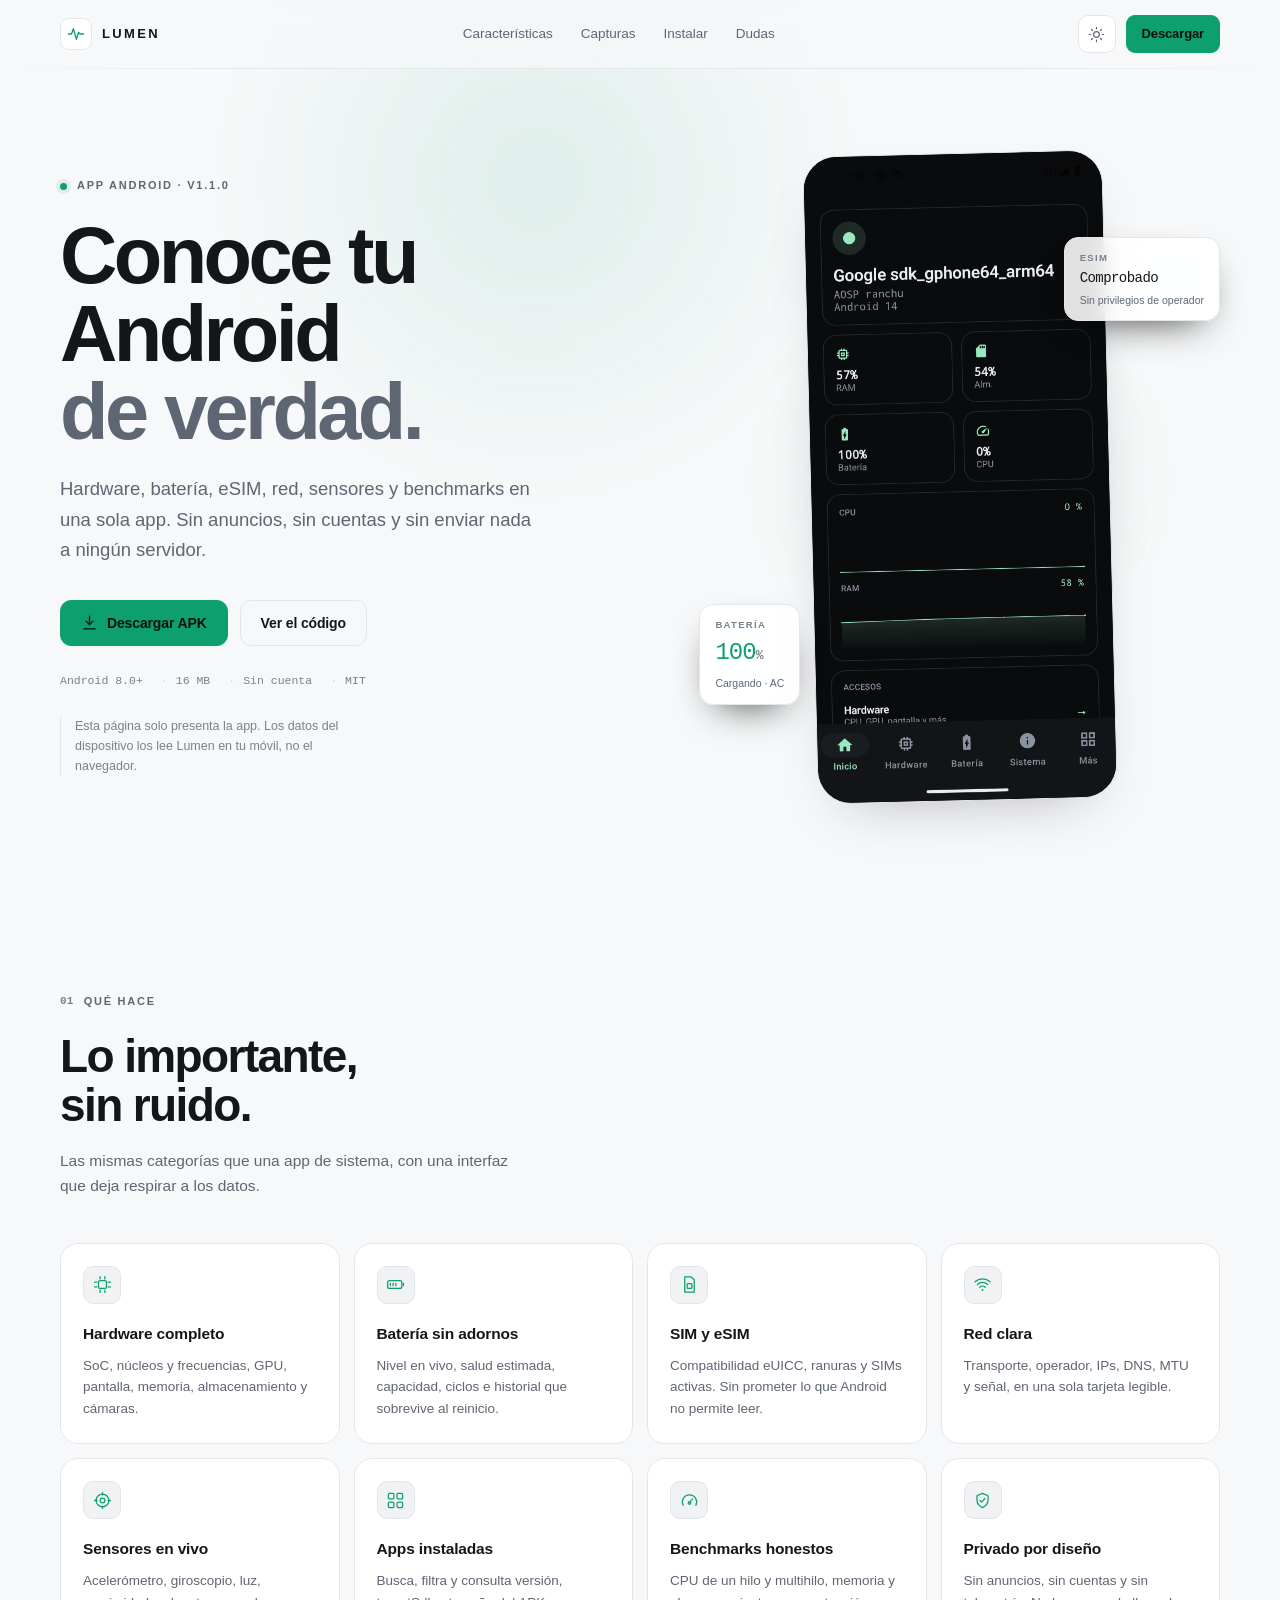
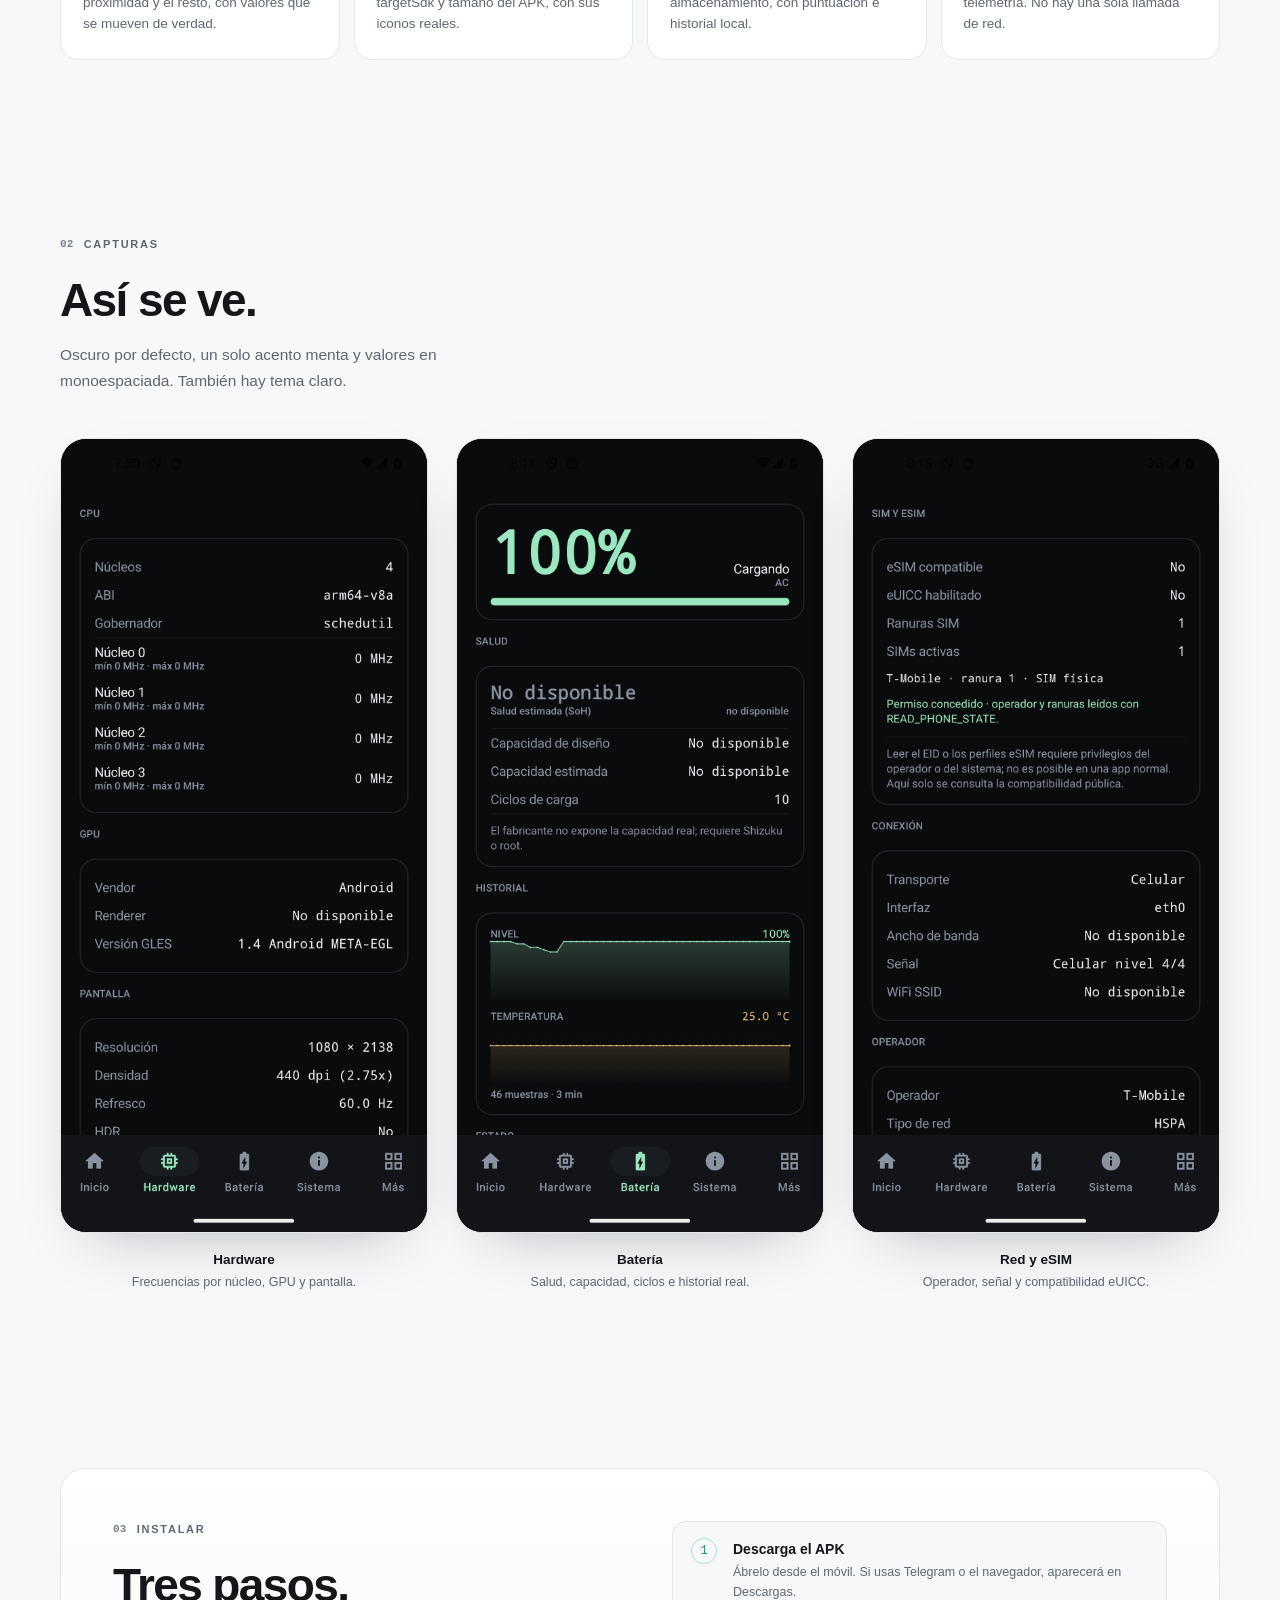
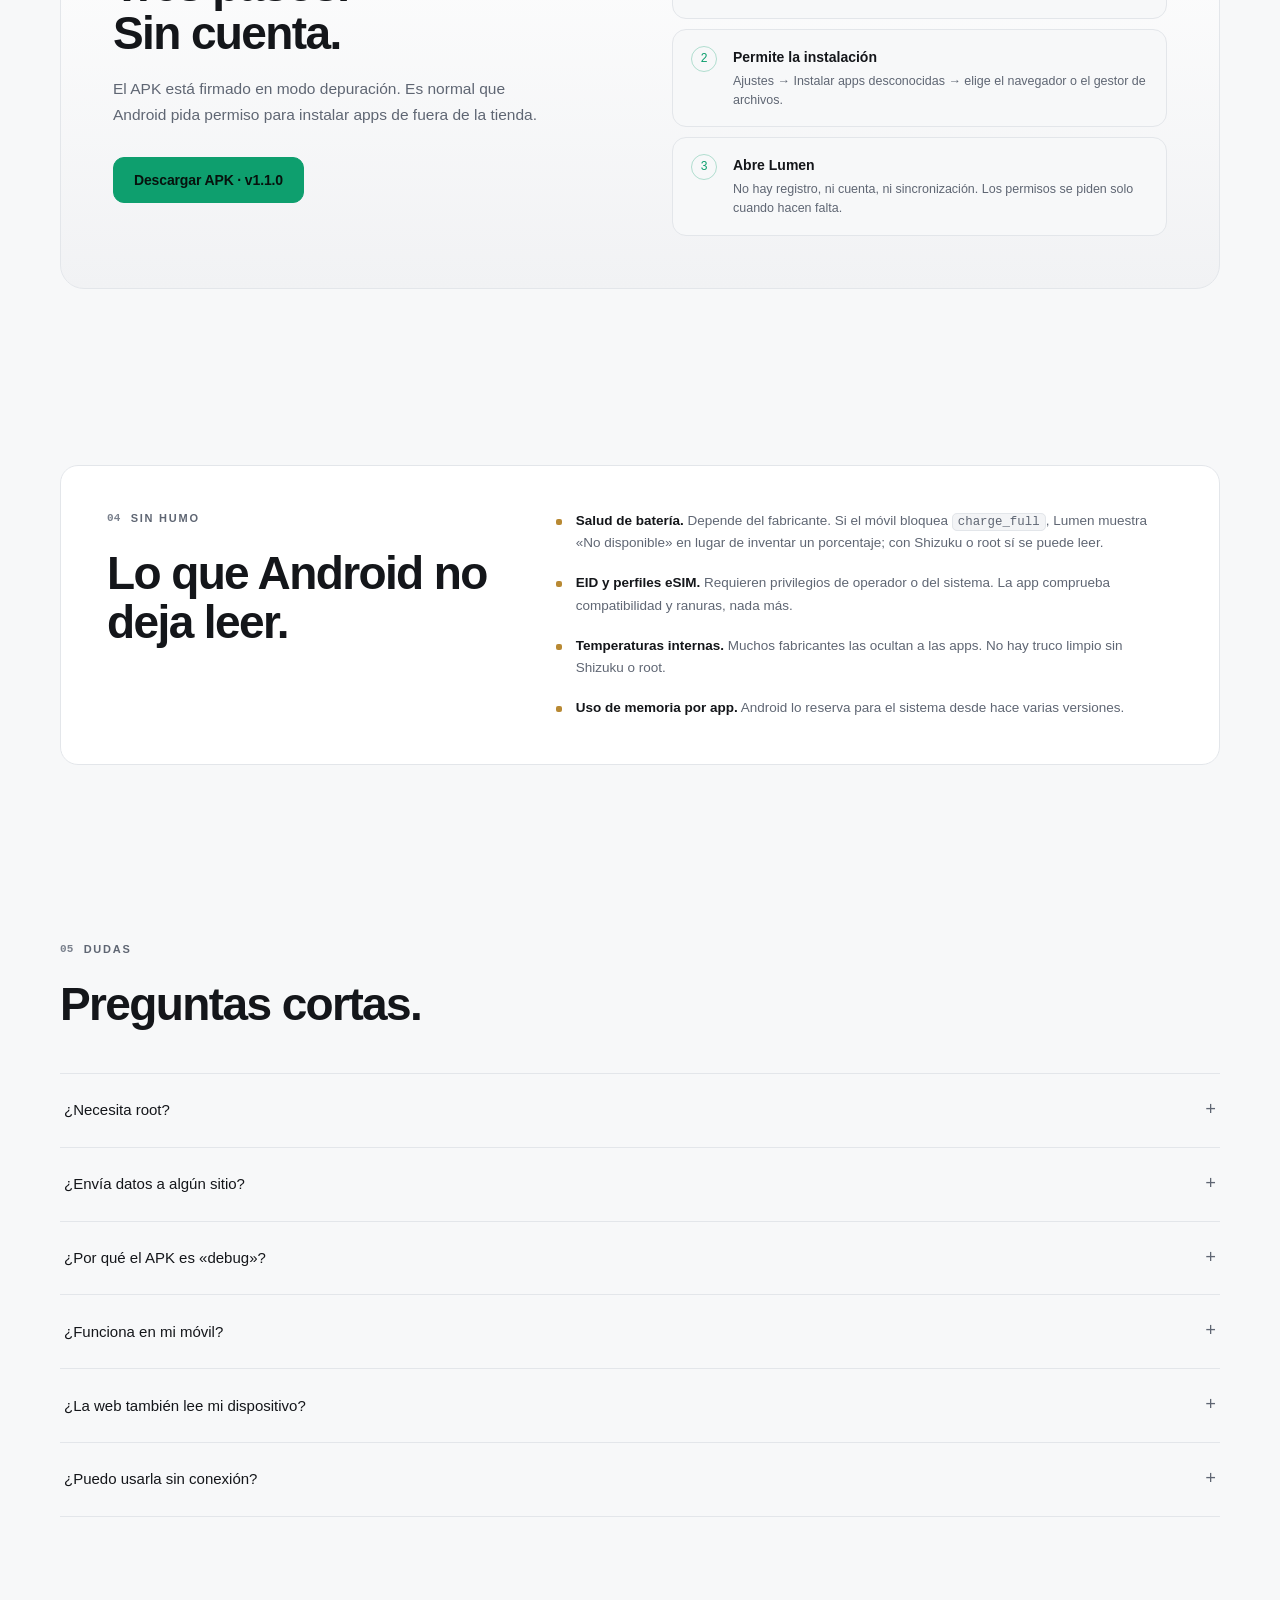
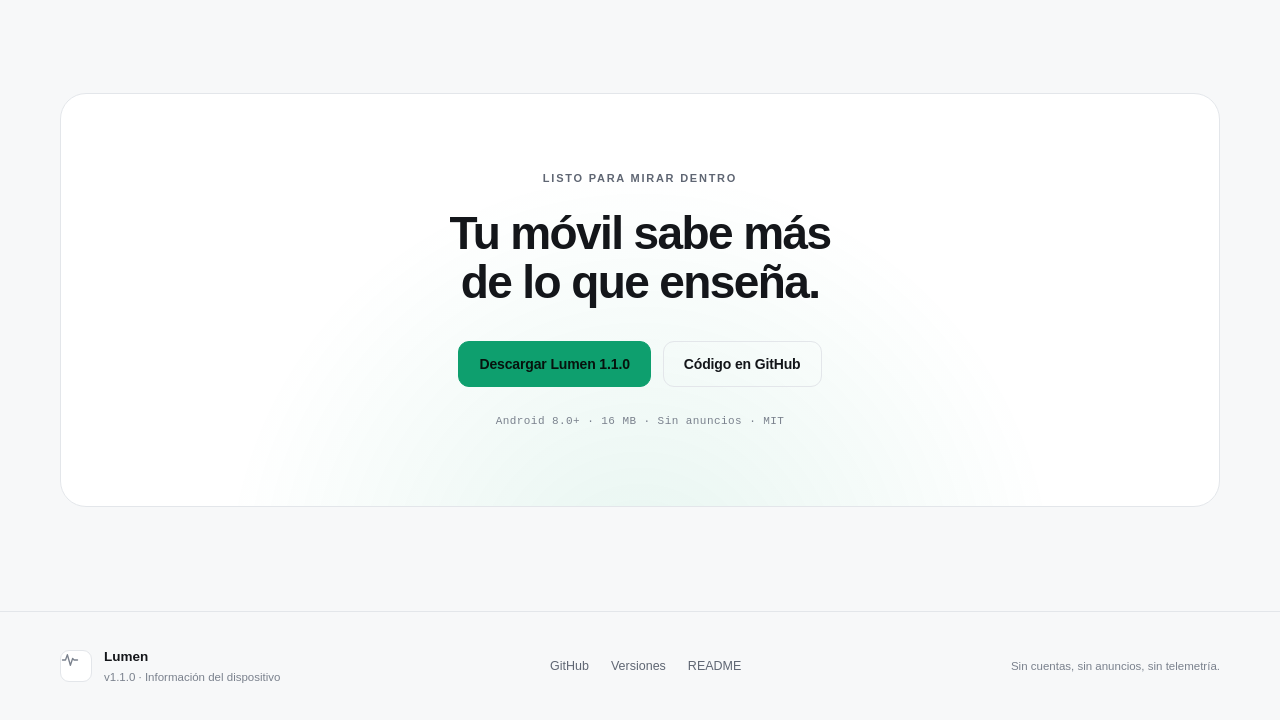
==== commit 536b0b21: "web: nueva landing de producto (explica la app, sin simular datos)" ====
--- a/web/index.html
+++ b/web/index.html
@@ -1,648 +1,281 @@
 <!DOCTYPE html>
 <html lang="es" data-theme="dark">
 <head>
-  <meta charset="utf-8">
-  <title>Lumen — Informe y pruebas del dispositivo</title>
-  <meta name="viewport" content="width=device-width, initial-scale=1, viewport-fit=cover">
-  <meta name="description" content="Lumen: informe local de hardware, batería, red, almacenamiento y APIs del navegador, con benchmarks reales ejecutados en el dispositivo. Sin cuentas, sin publicidad, sin telemetría.">
-  <meta name="color-scheme" content="dark light">
-  <meta name="theme-color" content="#0A0B0D">
-  <meta name="mobile-web-app-capable" content="yes">
-  <meta name="apple-mobile-web-app-capable" content="yes">
-  <meta name="apple-mobile-web-app-status-bar-style" content="black-translucent">
-  <meta name="apple-mobile-web-app-title" content="Lumen">
-  <link rel="icon" href="favicon.svg" type="image/svg+xml">
-  <link rel="apple-touch-icon" href="icons/icon-192.png">
-  <script>
-    (function () {
-      try {
-        var stored = localStorage.getItem('lumen-theme');
-        var dark = stored ? stored === 'dark' : !window.matchMedia('(prefers-color-scheme: light)').matches;
-        document.documentElement.dataset.theme = dark ? 'dark' : 'light';
-        var meta = document.querySelector('meta[name="theme-color"]');
-        if (meta) meta.setAttribute('content', dark ? '#0A0B0D' : '#F7F8F9');
-      } catch (e) {
-        document.documentElement.dataset.theme = 'dark';
-      }
-      // El manifest no se puede cargar desde file:// (CORS); se añade solo servido por HTTP.
-      if (location.protocol === 'http:' || location.protocol === 'https:') {
-        var manifest = document.createElement('link');
-        manifest.rel = 'manifest';
-        manifest.href = 'manifest.webmanifest';
-        document.head.appendChild(manifest);
-      }
-    })();
-  </script>
-  <link rel="stylesheet" href="styles.css">
+<meta charset="utf-8">
+<meta name="viewport" content="width=device-width, initial-scale=1">
+<title>Lumen — Conoce tu Android de verdad</title>
+<meta name="description" content="Lumen es una app Android sin anuncios para ver hardware, batería, eSIM, red, sensores y benchmarks. Todo se lee en tu móvil; nada sale de él.">
+<meta name="theme-color" content="#0A0B0D">
+<link rel="icon" href="favicon.svg" type="image/svg+xml">
+<meta property="og:title" content="Lumen — Conoce tu Android de verdad">
+<meta property="og:description" content="Hardware, batería, eSIM, red, sensores y benchmarks. Sin anuncios, sin cuentas y sin telemetría.">
+<meta property="og:type" content="website">
+<meta property="og:image" content="img/inicio.png">
+<link rel="stylesheet" href="styles.css">
 </head>
 <body>
-  <a class="skip-link" href="#main">Saltar al contenido</a>
-
-  <svg class="sprite" aria-hidden="true" focusable="false" xmlns="http://www.w3.org/2000/svg">
-    <symbol id="i-home" viewBox="0 0 24 24"><path d="M3.5 10.4 12 3.5l8.5 6.9V20a.6.6 0 0 1-.6.6h-4.8v-6.1H9v6.1H4.1a.6.6 0 0 1-.6-.6z"/></symbol>
-    <symbol id="i-chip" viewBox="0 0 24 24"><rect x="6.2" y="6.2" width="11.6" height="11.6" rx="2.2"/><path d="M9.5 9.5h5v5h-5z"/><path d="M9 2.8v3.4M15 2.8v3.4M9 17.8v3.4M15 17.8v3.4M2.8 9h3.4M2.8 15h3.4M17.8 9h3.4M17.8 15h3.4"/></symbol>
-    <symbol id="i-battery" viewBox="0 0 24 24"><rect x="2.5" y="7.5" width="16.5" height="9" rx="2.4"/><path d="M21.5 10.6v2.8M6 10.8v2.4M9.2 10.8v2.4M12.4 10.8v2.4"/></symbol>
-    <symbol id="i-network" viewBox="0 0 24 24"><path d="M3.8 9.2a12.4 12.4 0 0 1 16.4 0M6.9 12.7a8 8 0 0 1 10.2 0M10 16.2a3.6 3.6 0 0 1 4 0"/><circle cx="12" cy="19.4" r=".9" fill="currentColor" stroke="none"/></symbol>
-    <symbol id="i-storage" viewBox="0 0 24 24"><ellipse cx="12" cy="5.7" rx="7.6" ry="2.9"/><path d="M4.4 5.7v6.1c0 1.6 3.4 2.9 7.6 2.9s7.6-1.3 7.6-2.9V5.7M4.4 11.8v6.1c0 1.6 3.4 2.9 7.6 2.9s7.6-1.3 7.6-2.9v-6.1"/></symbol>
-    <symbol id="i-sensor" viewBox="0 0 24 24"><circle cx="12" cy="12" r="2.6"/><path d="M7.4 7.4a6.5 6.5 0 0 0 0 9.2M16.6 7.4a6.5 6.5 0 0 1 0 9.2M4.4 4.4a10.8 10.8 0 0 0 0 15.2M19.6 4.4a10.8 10.8 0 0 1 0 15.2"/></symbol>
-    <symbol id="i-browser" viewBox="0 0 24 24"><rect x="3" y="4.2" width="18" height="15.6" rx="2.6"/><path d="M3 9h18"/><path d="M6 6.6h.01M8.6 6.6h.01M11.2 6.6h.01"/></symbol>
-    <symbol id="i-sun" viewBox="0 0 24 24"><circle cx="12" cy="12" r="4"/><path d="M12 2.6v2.2M12 19.2v2.2M2.6 12h2.2M19.2 12h2.2M5.4 5.4l1.6 1.6M17 17l1.6 1.6M18.6 5.4 17 7M7 17l-1.6 1.6"/></symbol>
-    <symbol id="i-moon" viewBox="0 0 24 24"><path d="M20.4 14.8A8.8 8.8 0 0 1 9.2 3.6a8.8 8.8 0 1 0 11.2 11.2z"/></symbol>
-    <symbol id="i-copy" viewBox="0 0 24 24"><rect x="8.6" y="8.6" width="11.4" height="11.4" rx="2.2"/><path d="M15.4 8.6V6.2A2.2 2.2 0 0 0 13.2 4H6.2A2.2 2.2 0 0 0 4 6.2v7a2.2 2.2 0 0 0 2.2 2.2h2.4"/></symbol>
-    <symbol id="i-share" viewBox="0 0 24 24"><path d="M12 15.2V3.6M8.2 7.4 12 3.6l3.8 3.8M5.2 13.2v5.6a2 2 0 0 0 2 2h9.6a2 2 0 0 0 2-2v-5.6"/></symbol>
-    <symbol id="i-cpu" viewBox="0 0 24 24"><rect x="6.6" y="6.6" width="10.8" height="10.8" rx="1.8"/><path d="M10 10h4v4h-4z"/></symbol>
-    <symbol id="i-gpu" viewBox="0 0 24 24"><rect x="2.8" y="6" width="18.4" height="11.4" rx="2.2"/><circle cx="8.6" cy="11.7" r="2"/><path d="M13.4 9.7h5M13.4 12h5M13.4 14.3h3.4M2.8 17.4v2.2M6.4 17.4v2.2"/></symbol>
-    <symbol id="i-display" viewBox="0 0 24 24"><rect x="2.8" y="4.2" width="18.4" height="12.2" rx="2.2"/><path d="M9 20.2h6M12 16.4v3.8"/></symbol>
-    <symbol id="i-ram" viewBox="0 0 24 24"><rect x="2.6" y="7" width="18.8" height="9" rx="1.6"/><path d="M6 10.2v2.6M9 10.2v2.6M12 10.2v2.6M15 10.2v2.6M18 10.2v2.6M6.4 16v1.8M10.2 16v1.8M13.8 16v1.8M17.6 16v1.8"/></symbol>
-    <symbol id="i-bolt" viewBox="0 0 24 24"><path d="M13.6 2.6 5.4 13.4h5.3l-.9 8 8.4-11h-5.4z"/></symbol>
-    <symbol id="i-check" viewBox="0 0 24 24"><path d="M4.6 12.4 9.6 17.4 19.6 6.8"/></symbol>
-    <symbol id="i-x" viewBox="0 0 24 24"><path d="M6.4 6.4l11.2 11.2M17.6 6.4 6.4 17.6"/></symbol>
-    <symbol id="i-arrow" viewBox="0 0 24 24"><path d="M5 12h13.4M13.4 6.8 18.6 12l-5.2 5.2"/></symbol>
-    <symbol id="i-refresh" viewBox="0 0 24 24"><path d="M20.2 11.2A8.2 8.2 0 0 0 5.2 6.6L3.4 8.6M3.8 12.8a8.2 8.2 0 0 0 15 4.6l1.8-2"/><path d="M3.4 3.8v4.8h4.8M20.6 20.2v-4.8h-4.8"/></symbol>
-    <symbol id="i-pulse" viewBox="0 0 24 24"><path d="M2.6 13.2h3.8l2.4-6.6 3.9 12 2.7-7.7 1.9 2.3h4.1"/></symbol>
-    <symbol id="i-play" viewBox="0 0 24 24"><path d="M8.2 5.4 18.6 12 8.2 18.6z"/></symbol>
-    <symbol id="i-target" viewBox="0 0 24 24"><circle cx="12" cy="12" r="7.4"/><circle cx="12" cy="12" r="2.4"/><path d="M12 2.6v2.8M12 18.6v2.8M2.6 12h2.8M18.6 12h2.8"/></symbol>
-    <symbol id="i-camera" viewBox="0 0 24 24"><path d="M3.2 8.6h3.3l1.6-2.4h7.8l1.6 2.4h3.3v10.2H3.2z"/><circle cx="12" cy="13.2" r="3.4"/></symbol>
-    <symbol id="i-mic" viewBox="0 0 24 24"><rect x="9.2" y="2.8" width="5.6" height="10.4" rx="2.8"/><path d="M5.6 11.4a6.4 6.4 0 0 0 12.8 0M12 17.8v3.4M9 21.2h6"/></symbol>
-  </svg>
-
-  <div class="shell">
-    <aside class="sidebar" aria-label="Navegación principal">
-      <a class="brand" href="#inicio" aria-label="Lumen, inicio">
-        <span class="brand-mark" aria-hidden="true">
-          <svg viewBox="0 0 24 24" fill="none" stroke="currentColor" stroke-width="2" stroke-linecap="round" stroke-linejoin="round"><use href="#i-pulse"/></svg>
-        </span>
-        <span class="brand-word">Lumen</span>
-      </a>
-
-      <nav class="side-nav" aria-label="Secciones del informe">
-        <a class="nav-link" href="#inicio" data-nav="inicio"><svg class="ico" aria-hidden="true"><use href="#i-home"/></svg><span>Inicio</span><span class="nav-num">01</span></a>
-        <a class="nav-link" href="#hardware" data-nav="hardware"><svg class="ico" aria-hidden="true"><use href="#i-chip"/></svg><span>Hardware</span><span class="nav-num">02</span></a>
-        <a class="nav-link" href="#bateria" data-nav="bateria"><svg class="ico" aria-hidden="true"><use href="#i-battery"/></svg><span>Batería</span><span class="nav-num">03</span></a>
-        <a class="nav-link" href="#red" data-nav="red"><svg class="ico" aria-hidden="true"><use href="#i-network"/></svg><span>Red</span><span class="nav-num">04</span></a>
-        <a class="nav-link" href="#almacenamiento" data-nav="almacenamiento"><svg class="ico" aria-hidden="true"><use href="#i-storage"/></svg><span>Almacenamiento</span><span class="nav-num">05</span></a>
-        <a class="nav-link" href="#sensores" data-nav="sensores"><svg class="ico" aria-hidden="true"><use href="#i-sensor"/></svg><span>Sensores</span><span class="nav-num">06</span></a>
-        <a class="nav-link" href="#pruebas" data-nav="pruebas"><svg class="ico" aria-hidden="true"><use href="#i-play"/></svg><span>Pruebas</span><span class="nav-num">07</span></a>
-        <a class="nav-link" href="#navegador" data-nav="navegador"><svg class="ico" aria-hidden="true"><use href="#i-browser"/></svg><span>Navegador</span><span class="nav-num">08</span></a>
-      </nav>
-
-      <div class="side-foot">
-        <span class="local-pill"><span class="dot"></span>100% local</span>
-        <p>Sin cuentas, sin anuncios, sin telemetría. Nada sale de este dispositivo.</p>
-        <p class="side-version">Lumen Web · 1.1.0</p>
-      </div>
-    </aside>
-
-    <div class="content">
-      <header class="topbar">
-        <div class="topbar-inner">
-          <a class="brand brand-mobile" href="#inicio" aria-label="Lumen, inicio">
-            <span class="brand-mark" aria-hidden="true">
-              <svg viewBox="0 0 24 24" fill="none" stroke="currentColor" stroke-width="2" stroke-linecap="round" stroke-linejoin="round"><use href="#i-pulse"/></svg>
-            </span>
-            <span class="brand-word">Lumen</span>
-          </a>
-          <p class="topbar-context" id="reportStamp">Informe local · <span class="mono" id="stampTime">—</span></p>
-          <div class="actions">
-            <button class="btn icon-btn" id="themeToggle" type="button" aria-label="Cambiar a tema claro" title="Cambiar tema">
-              <svg class="ico theme-ico theme-ico-sun" aria-hidden="true"><use href="#i-sun"/></svg>
-              <svg class="ico theme-ico theme-ico-moon" aria-hidden="true"><use href="#i-moon"/></svg>
-            </button>
-            <button class="btn" id="copyBtn" type="button" aria-label="Copiar informe como JSON" title="Copiar informe JSON">
-              <svg class="ico" aria-hidden="true"><use href="#i-copy"/></svg><span class="btn-label">Copiar informe</span>
-            </button>
-            <button class="btn" id="shareBtn" type="button" aria-label="Compartir informe" title="Compartir" hidden>
-              <svg class="ico" aria-hidden="true"><use href="#i-share"/></svg><span class="btn-label">Compartir</span>
-            </button>
-          </div>
-        </div>
-        <nav class="chips" id="chips" aria-label="Secciones del informe">
-          <a class="chip" href="#inicio" data-nav="inicio"><svg class="ico" aria-hidden="true"><use href="#i-home"/></svg>Inicio</a>
-          <a class="chip" href="#hardware" data-nav="hardware"><svg class="ico" aria-hidden="true"><use href="#i-chip"/></svg>Hardware</a>
-          <a class="chip" href="#bateria" data-nav="bateria"><svg class="ico" aria-hidden="true"><use href="#i-battery"/></svg>Batería</a>
-          <a class="chip" href="#red" data-nav="red"><svg class="ico" aria-hidden="true"><use href="#i-network"/></svg>Red</a>
-          <a class="chip" href="#almacenamiento" data-nav="almacenamiento"><svg class="ico" aria-hidden="true"><use href="#i-storage"/></svg>Almacenamiento</a>
-          <a class="chip" href="#sensores" data-nav="sensores"><svg class="ico" aria-hidden="true"><use href="#i-sensor"/></svg>Sensores</a>
-          <a class="chip" href="#pruebas" data-nav="pruebas"><svg class="ico" aria-hidden="true"><use href="#i-play"/></svg>Pruebas</a>
-          <a class="chip" href="#navegador" data-nav="navegador"><svg class="ico" aria-hidden="true"><use href="#i-browser"/></svg>Navegador</a>
-        </nav>
-      </header>
-
-      <main id="main">
-        <!-- 01 Inicio -->
-        <section class="section" id="inicio" data-section="inicio" aria-labelledby="inicio-title">
-          <div class="hero">
-            <div class="hero-copy">
-              <p class="eyebrow"><span class="pulse-dot" aria-hidden="true"></span>Informe del dispositivo</p>
-              <h1 id="inicio-title"><span id="deviceName">Leyendo…</span></h1>
-              <p class="hero-sub" id="deviceSub">Consultando lo que este navegador puede medir.</p>
-              <div class="tag-row" id="heroTags"></div>
-            </div>
-            <div class="hero-mark" aria-hidden="true">
-              <svg viewBox="0 0 200 200" fill="none">
-                <circle cx="100" cy="100" r="88" stroke="currentColor" stroke-opacity=".18"/>
-                <circle cx="100" cy="100" r="64" stroke="currentColor" stroke-opacity=".1"/>
-                <path d="M26 110h30l12-38 22 74 18-52 12 30h56" stroke="#9BE8C0" stroke-width="3.2" stroke-linecap="round" stroke-linejoin="round"/>
-              </svg>
-            </div>
-          </div>
-
-          <div class="metrics">
-            <article class="metric">
-              <div class="metric-head"><svg class="ico" aria-hidden="true"><use href="#i-ram"/></svg><span>RAM usada</span></div>
-              <p class="metric-value"><span class="num" id="m-ram">—</span><span class="unit" id="m-ram-unit"></span></p>
-              <p class="metric-sub" id="m-ram-sub">Leyendo…</p>
-            </article>
-            <article class="metric">
-              <div class="metric-head"><svg class="ico" aria-hidden="true"><use href="#i-storage"/></svg><span>Almacenamiento</span></div>
-              <p class="metric-value"><span class="num" id="m-store">—</span><span class="unit" id="m-store-unit"></span></p>
-              <p class="metric-sub" id="m-store-sub">Leyendo…</p>
-            </article>
-            <article class="metric">
-              <div class="metric-head"><svg class="ico" aria-hidden="true"><use href="#i-battery"/></svg><span>Batería</span></div>
-              <p class="metric-value"><span class="num" id="m-bat">—</span><span class="unit" id="m-bat-unit"></span></p>
-              <p class="metric-sub" id="m-bat-sub">Leyendo…</p>
-            </article>
-            <article class="metric">
-              <div class="metric-head"><svg class="ico" aria-hidden="true"><use href="#i-cpu"/></svg><span>CPU</span></div>
-              <p class="metric-value"><span class="num" id="m-cpu">—</span><span class="unit" id="m-cpu-unit"></span></p>
-              <p class="metric-sub" id="m-cpu-sub">Leyendo…</p>
-            </article>
-          </div>
-
-          <div class="legend" aria-label="Significado de los estados de los datos">
-            <span><span class="st real">REAL</span> medido ahora en este dispositivo</span>
-            <span><span class="st limited">LIMITADO</span> el navegador lo recorta o estima</span>
-            <span><span class="st na">NO DISPONIBLE</span> la API no existe aquí</span>
-          </div>
-
-          <article class="card live-card">
-            <div class="card-head">
-              <h2 class="card-title">Actividad en vivo</h2>
-              <span class="live-pill" id="livePill"><span class="dot" aria-hidden="true"></span>En vivo</span>
-            </div>
-            <div class="spark-list">
-              <div class="spark-row">
-                <div class="spark-meta"><span>FPS</span><span class="mono" id="live-fps">—</span></div>
-                <canvas id="fpsCanvas" class="spark" height="56" role="img" aria-label="Gráfica en vivo de fotogramas por segundo"></canvas>
-              </div>
-              <div class="spark-row">
-                <div class="spark-meta"><span>RAM <span class="spark-sub">heap JS</span></span><span class="mono" id="live-ram">—</span></div>
-                <canvas id="ramCanvas" class="spark" height="56" role="img" aria-label="Gráfica en vivo de memoria del heap JavaScript"></canvas>
-              </div>
-              <div class="spark-row">
-                <div class="spark-meta"><span>Batería</span><span class="mono" id="live-battery">—</span></div>
-                <canvas id="batCanvas" class="spark" height="56" role="img" aria-label="Gráfica en vivo del nivel de batería"></canvas>
-              </div>
-            </div>
-            <p class="card-note">FPS medidos con <span class="mono">requestAnimationFrame</span>; RAM y batería muestreadas cada segundo. Se pausa al ocultar la pestaña.</p>
-          </article>
-
-          <nav class="quick" aria-label="Accesos rápidos">
-            <a class="quick-link" href="#hardware"><span class="quick-ico"><svg class="ico" aria-hidden="true"><use href="#i-chip"/></svg></span><span><strong>Hardware</strong><small>CPU, GPU, pantalla</small></span><svg class="ico quick-arrow" aria-hidden="true"><use href="#i-arrow"/></svg></a>
-            <a class="quick-link" href="#pruebas"><span class="quick-ico"><svg class="ico" aria-hidden="true"><use href="#i-play"/></svg></span><span><strong>Pruebas</strong><small>CPU, memoria, GPU</small></span><svg class="ico quick-arrow" aria-hidden="true"><use href="#i-arrow"/></svg></a>
-            <a class="quick-link" href="#sensores"><span class="quick-ico"><svg class="ico" aria-hidden="true"><use href="#i-sensor"/></svg></span><span><strong>Sensores</strong><small>Movimiento en vivo</small></span><svg class="ico quick-arrow" aria-hidden="true"><use href="#i-arrow"/></svg></a>
-            <a class="quick-link" href="#navegador"><span class="quick-ico"><svg class="ico" aria-hidden="true"><use href="#i-browser"/></svg></span><span><strong>Navegador</strong><small>APIs y permisos</small></span><svg class="ico quick-arrow" aria-hidden="true"><use href="#i-arrow"/></svg></a>
-          </nav>
-        </section>
-
-        <!-- 02 Hardware -->
-        <section class="section" id="hardware" data-section="hardware" aria-labelledby="hardware-title">
-          <header class="section-head">
-            <p class="kicker">02 — Hardware</p>
-            <h2 id="hardware-title">Hardware</h2>
-            <p class="section-desc">Lo que el navegador deja leer del procesador, la GPU y la pantalla. Sin permisos y sin llamadas de red.</p>
-          </header>
-
-          <div class="grid">
-            <article class="card">
-              <div class="card-head"><h3 class="card-title"><svg class="ico" aria-hidden="true"><use href="#i-cpu"/></svg>CPU</h3></div>
-              <div class="rows">
-                <div class="row"><span class="k">Núcleos lógicos</span><span class="v mono" id="hw-cores" data-key="Núcleos lógicos">—</span></div>
-                <div class="row"><span class="k">Arquitectura</span><span class="v mono" id="hw-arch" data-key="Arquitectura">—</span></div>
-                <div class="row"><span class="k">Plataforma</span><span class="v mono" id="hw-platform" data-key="Plataforma">—</span></div>
-                <div class="row"><span class="k">Memoria del dispositivo</span><span class="v mono" id="hw-devmem" data-key="Memoria del dispositivo">—</span></div>
-                <div class="row"><span class="k">Heap JS en uso</span><span class="v mono" id="hw-heap" data-key="Heap JS en uso">—</span></div>
-              </div>
-              <p class="card-note">El número de núcleos y la memoria son valores que el navegador declara, no lecturas del sistema. La arquitectura solo llega por User-Agent Client Hints.</p>
-            </article>
-
-            <article class="card">
-              <div class="card-head"><h3 class="card-title"><svg class="ico" aria-hidden="true"><use href="#i-gpu"/></svg>GPU</h3></div>
-              <div class="rows">
-                <div class="row"><span class="k">Fabricante</span><span class="v mono" id="gpu-vendor" data-key="GPU fabricante">—</span></div>
-                <div class="row stack"><span class="k">Renderer</span><span class="v mono" id="gpu-renderer" data-key="GPU renderer">—</span></div>
-                <div class="row"><span class="k">API gráfica</span><span class="v mono" id="gpu-api" data-key="GPU API">—</span></div>
-                <div class="row"><span class="k">Textura máxima</span><span class="v mono" id="gpu-maxtex" data-key="GPU textura máxima">—</span></div>
-                <div class="row stack"><span class="k">WebGPU</span><span class="v mono" id="gpu-webgpu" data-key="WebGPU adaptador">—</span></div>
-                <div class="row"><span class="k">Límite de búfer</span><span class="v mono" id="gpu-buffer" data-key="WebGPU búfer máximo">—</span></div>
-              </div>
-              <p class="card-note">Renderer sin enmascarar vía <span class="mono">WEBGL_debug_renderer_info</span>; algunos navegadores lo ocultan por privacidad. En navegadores con GPU virtualizada (headless, VM) el valor es el del renderizador por software.</p>
-            </article>
-
-            <article class="card span-2">
-              <div class="card-head"><h3 class="card-title"><svg class="ico" aria-hidden="true"><use href="#i-display"/></svg>Pantalla</h3></div>
-              <div class="rows rows-split">
-                <div class="row"><span class="k">Resolución CSS</span><span class="v mono" id="scr-css" data-key="Pantalla resolución CSS">—</span></div>
-                <div class="row"><span class="k">Resolución física</span><span class="v mono" id="scr-phys" data-key="Pantalla resolución física">—</span></div>
-                <div class="row"><span class="k">Densidad (DPR)</span><span class="v mono" id="scr-dpr" data-key="Pantalla DPR">—</span></div>
-                <div class="row"><span class="k">Refresco medido</span><span class="v mono" id="scr-refresh" data-key="Pantalla refresco">—</span></div>
-                <div class="row"><span class="k">Profundidad de color</span><span class="v mono" id="scr-depth" data-key="Pantalla profundidad">—</span></div>
-                <div class="row"><span class="k">Gama de color</span><span class="v mono" id="scr-gamut" data-key="Pantalla gama">—</span></div>
-                <div class="row"><span class="k">HDR</span><span class="v mono" id="scr-hdr" data-key="Pantalla HDR">—</span></div>
-                <div class="row"><span class="k">Orientación</span><span class="v mono" id="scr-orient" data-key="Pantalla orientación">—</span></div>
-                <div class="row"><span class="k">Puntos táctiles</span><span class="v mono" id="scr-touch" data-key="Pantalla puntos táctiles">—</span></div>
-              </div>
-              <p class="card-note" id="refreshNote">El refresco se mide contando fotogramas reales durante un segundo; puede bajar con el ahorro de energía o si la pestaña está en segundo plano.</p>
-            </article>
-
-            <article class="card">
-              <div class="card-head"><h3 class="card-title"><svg class="ico" aria-hidden="true"><use href="#i-ram"/></svg>Memoria</h3></div>
-              <div class="rows">
-                <div class="row"><span class="k">RAM aproximada</span><span class="v mono" id="mem-device" data-key="Memoria RAM aproximada">—</span></div>
-                <div class="row"><span class="k">Heap en uso</span><span class="v mono" id="mem-used" data-key="Memoria heap usado">—</span></div>
-                <div class="row"><span class="k">Límite del heap</span><span class="v mono" id="mem-limit" data-key="Memoria heap límite">—</span></div>
-                <div class="row"><span class="k">Heap disponible</span><span class="v mono" id="mem-free" data-key="Memoria heap disponible">—</span></div>
-              </div>
-              <div class="bar" role="img" aria-label="Uso del heap JavaScript" id="memBar"><span class="bar-fill" id="memBarFill"></span></div>
-              <p class="card-note">Solo Chromium expone <span class="mono">performance.memory</span>, y mide el heap de esta pestaña, no la RAM del sistema. La prueba de memoria de la sección Pruebas sí mide velocidad real de escritura y lectura.</p>
-            </article>
-          </div>
-        </section>
-
-        <!-- 03 Batería -->
-        <section class="section" id="bateria" data-section="bateria" aria-labelledby="bateria-title">
-          <header class="section-head">
-            <p class="kicker">03 — Energía</p>
-            <h2 id="bateria-title">Batería</h2>
-            <p class="section-desc">Nivel y estado de carga mediante la Battery Status API. La salud, la temperatura y el voltaje no se exponen al navegador.</p>
-          </header>
-
-          <div class="grid">
-            <article class="card battery-card">
-              <div class="battery-top">
-                <div>
-                  <p class="eyebrow">Nivel actual</p>
-                  <p class="battery-big mono"><span id="bat-big">—</span><span class="battery-unit">%</span></p>
-                </div>
-                <span class="state-pill" id="bat-badge">Leyendo…</span>
-              </div>
-              <div class="bar bar-lg" role="img" aria-label="Nivel de batería" id="batBar"><span class="bar-fill" id="batBarFill"></span></div>
-              <div class="rows">
-                <div class="row"><span class="k">Estado</span><span class="v mono" id="bat-state" data-key="Batería estado">—</span></div>
-                <div class="row"><span class="k">Tiempo para cargar</span><span class="v mono" id="bat-charge-time" data-key="Batería tiempo de carga">—</span></div>
-                <div class="row"><span class="k">Tiempo restante</span><span class="v mono" id="bat-discharge-time" data-key="Batería tiempo restante">—</span></div>
-                <div class="row"><span class="k">Salud</span><span class="v mono" id="bat-health" data-key="Batería salud">—</span></div>
-                <div class="row"><span class="k">Temperatura y voltaje</span><span class="v mono" id="bat-temp" data-key="Batería temperatura y voltaje">—</span></div>
-              </div>
-              <p class="card-note" id="batNote">La API puede redondear el nivel y devolver «Infinity» mientras calcula los tiempos. No existe una API web para salud, temperatura o voltaje.</p>
-            </article>
-
-            <article class="card">
-              <div class="card-head"><h3 class="card-title">Nivel en vivo</h3><span class="live-pill"><span class="dot" aria-hidden="true"></span>Muestreo</span></div>
-              <canvas id="batDetailCanvas" class="spark spark-tall" height="120" role="img" aria-label="Historial en vivo del nivel de batería"></canvas>
-              <div class="rows">
-                <div class="row"><span class="k">Origen del dato</span><span class="v mono">Battery Status API</span></div>
-                <div class="row"><span class="k">Resolución declarada</span><span class="v mono" id="bat-res">—</span></div>
-              </div>
-              <p class="card-note">Los fabricantes agrupan los cambios de nivel; una línea plana no significa que la lectura esté rota.</p>
-            </article>
-          </div>
-        </section>
-
-        <!-- 04 Red -->
-        <section class="section" id="red" data-section="red" aria-labelledby="red-title">
-          <header class="section-head">
-            <p class="kicker">04 — Conectividad</p>
-            <h2 id="red-title">Red</h2>
-            <p class="section-desc">Tipo de conexión y calidad estimada según la Network Information API del navegador.</p>
-          </header>
-
-          <div class="grid">
-            <article class="card">
-              <div class="card-head"><h3 class="card-title"><svg class="ico" aria-hidden="true"><use href="#i-network"/></svg>Conexión</h3><span class="state-pill" id="net-pill">—</span></div>
-              <div class="rows">
-                <div class="row"><span class="k">Estado</span><span class="v mono" id="net-status" data-key="Red estado">—</span></div>
-                <div class="row"><span class="k">Tipo</span><span class="v mono" id="net-type" data-key="Red tipo">—</span></div>
-                <div class="row"><span class="k">Tipo efectivo</span><span class="v mono" id="net-effective" data-key="Red tipo efectivo">—</span></div>
-                <div class="row"><span class="k">Ancho de banda</span><span class="v mono" id="net-downlink" data-key="Red ancho de banda">—</span></div>
-                <div class="row"><span class="k">Latencia</span><span class="v mono" id="net-rtt" data-key="Red latencia">—</span></div>
-                <div class="row"><span class="k">Ahorro de datos</span><span class="v mono" id="net-savedata" data-key="Red ahorro de datos">—</span></div>
-              </div>
-              <p class="card-note">Son estimaciones del navegador, no una prueba de velocidad: cambian con la red y el ahorro de energía.</p>
-            </article>
-
-            <article class="card">
-              <div class="card-head"><h3 class="card-title"><svg class="ico" aria-hidden="true"><use href="#i-bolt"/></svg>Calidad</h3></div>
-              <div class="quality" id="qualityBox">
-                <p class="quality-big mono" id="qualityValue">—</p>
-                <p class="quality-label" id="qualityLabel">Sin datos de conexión</p>
-              </div>
-              <div class="bar" role="img" aria-label="Calidad de conexión estimada" id="netBar"><span class="bar-fill" id="netBarFill"></span></div>
-              <div class="rows">
-                <div class="row"><span class="k">Cambio de red</span><span class="v mono" id="net-live" data-key="Red escucha de cambios">—</span></div>
-                <div class="row"><span class="k">Origen</span><span class="v mono" id="net-origin" data-key="Red origen">—</span></div>
-              </div>
-              <p class="card-note">La Network Information API solo está disponible en navegadores Chromium; en Safari y Firefox verás «No disponible».</p>
-            </article>
-          </div>
-        </section>
-
-        <!-- 05 Almacenamiento -->
-        <section class="section" id="almacenamiento" data-section="almacenamiento" aria-labelledby="almacenamiento-title">
-          <header class="section-head">
-            <p class="kicker">05 — Datos</p>
-            <h2 id="almacenamiento-title">Almacenamiento</h2>
-            <p class="section-desc">Cuota y uso del almacenamiento de este origen web, no del disco completo del dispositivo.</p>
-          </header>
-
-          <div class="grid">
-            <article class="card">
-              <div class="card-head"><h3 class="card-title"><svg class="ico" aria-hidden="true"><use href="#i-storage"/></svg>Cuota del origen</h3></div>
-              <div class="storage-top">
-                <p class="battery-big mono"><span id="st-pct">—</span><span class="battery-unit">%</span></p>
-                <p class="storage-caption" id="st-caption">Calculando…</p>
-              </div>
-              <div class="bar bar-lg" role="img" aria-label="Uso del almacenamiento del origen" id="stBar"><span class="bar-fill" id="stBarFill"></span></div>
-              <div class="rows">
-                <div class="row"><span class="k">Usado</span><span class="v mono" id="st-used" data-key="Almacenamiento usado">—</span></div>
-                <div class="row"><span class="k">Cuota</span><span class="v mono" id="st-quota" data-key="Almacenamiento cuota">—</span></div>
-                <div class="row"><span class="k">Disponible</span><span class="v mono" id="st-free" data-key="Almacenamiento disponible">—</span></div>
-                <div class="row"><span class="k">Persistente</span><span class="v mono" id="st-persist" data-key="Almacenamiento persistente">—</span></div>
-                <div class="row stack"><span class="k">Desglose</span><span class="v mono" id="st-details" data-key="Almacenamiento desglose">—</span></div>
-              </div>
-              <div class="storage-actions">
-                <button class="btn" id="persistBtn" type="button">Solicitar almacenamiento persistente</button>
-                <span class="storage-action-note" id="persistNote">El navegador decide si concede persistencia; no siempre depende de ti.</span>
-              </div>
-              <p class="card-note">La cuota es una fracción del disco que el navegador concede a este sitio; puede compartirse entre pestañas y no refleja el espacio libre del disco.</p>
-            </article>
-
-            <article class="card">
-              <div class="card-head"><h3 class="card-title">Qué se guarda aquí</h3></div>
-              <p class="body-text">Lumen solo persiste tu preferencia de tema, el último resultado de las pruebas y la caché del service worker para funcionar sin conexión.</p>
-              <div class="rows">
-                <div class="row"><span class="k">Preferencia de tema</span><span class="v mono">localStorage</span></div>
-                <div class="row"><span class="k">Resultado de pruebas</span><span class="v mono">localStorage</span></div>
-                <div class="row"><span class="k">Caché de la app</span><span class="v mono">Cache Storage</span></div>
-                <div class="row"><span class="k">Cookies</span><span class="v mono">Ninguna</span></div>
-                <div class="row"><span class="k">Analítica</span><span class="v mono">Ninguna</span></div>
-                <div class="row"><span class="k">Llamadas de red</span><span class="v mono">Solo el propio sitio</span></div>
-              </div>
-              <p class="card-note">Puedes borrar la caché desde los ajustes del navegador sin afectar al resto de sitios.</p>
-            </article>
-          </div>
-        </section>
-
-        <!-- 06 Sensores -->
-        <section class="section" id="sensores" data-section="sensores" aria-labelledby="sensores-title">
-          <header class="section-head">
-            <p class="kicker">06 — Movimiento</p>
-            <h2 id="sensores-title">Sensores</h2>
-            <p class="section-desc">Acelerómetro, giroscopio y orientación. En iOS y iPadOS requieren un gesto explícito y una conexión segura.</p>
-          </header>
-
-          <article class="card sensors-control">
-            <div class="sensors-control-copy">
-              <div class="card-head"><h3 class="card-title"><svg class="ico" aria-hidden="true"><use href="#i-sensor"/></svg>Sensores de movimiento</h3><span class="st" id="sensorBadge">sin activar</span></div>
-              <p class="body-text" id="sensorNote">Activa los sensores para ver los valores en vivo. No se envía nada fuera del dispositivo. En escritorio sin sensores, la API existe pero no entrega datos.</p>
-              <p class="sensor-status" id="sensorStatus" role="status" aria-live="polite">Inactivos. Pulsa «Activar sensores».</p>
-            </div>
-            <div class="sensor-actions">
-              <button class="btn primary" id="sensorBtn" type="button">Activar sensores</button>
-              <button class="btn" id="calibrateBtn" type="button" disabled>Poner a cero</button>
-            </div>
-          </article>
-
-          <div class="grid">
-            <article class="card span-2">
-              <div class="card-head"><h3 class="card-title">Acelerómetro en vivo</h3><span class="unit-pill">m/s²</span></div>
-              <canvas id="accCanvas" class="spark spark-graph" height="120" role="img" aria-label="Gráfica en vivo del acelerómetro en tres ejes"></canvas>
-              <div class="graph-legend"><span class="gl-x">X</span><span class="gl-y">Y</span><span class="gl-z">Z</span><span class="graph-samples mono" id="sensorSamples">0 muestras</span></div>
-              <div class="axes">
-                <div class="axis"><span class="axis-label">X</span><div class="meter"><span class="meter-fill" id="accxBar"></span></div><span class="axis-val mono" id="acc-x">—</span></div>
-                <div class="axis"><span class="axis-label">Y</span><div class="meter"><span class="meter-fill" id="accyBar"></span></div><span class="axis-val mono" id="acc-y">—</span></div>
-                <div class="axis"><span class="axis-label">Z</span><div class="meter"><span class="meter-fill" id="acczBar"></span></div><span class="axis-val mono" id="acc-z">—</span></div>
-              </div>
-              <p class="card-note">Escala ±20 m/s². Incluye la gravedad cuando el navegador la reporta. «Poner a cero» resta la media de las últimas muestras.</p>
-            </article>
-
-            <article class="card">
-              <div class="card-head"><h3 class="card-title">Giroscopio</h3><span class="unit-pill">°/s</span></div>
-              <canvas id="gyroCanvas" class="spark spark-graph" height="96" role="img" aria-label="Gráfica en vivo del giroscopio en tres ejes"></canvas>
-              <div class="axes">
-                <div class="axis"><span class="axis-label">α</span><div class="meter"><span class="meter-fill" id="gyroaBar"></span></div><span class="axis-val mono" id="gyro-a">—</span></div>
-                <div class="axis"><span class="axis-label">β</span><div class="meter"><span class="meter-fill" id="gyrobBar"></span></div><span class="axis-val mono" id="gyro-b">—</span></div>
-                <div class="axis"><span class="axis-label">γ</span><div class="meter"><span class="meter-fill" id="gyrocBar"></span></div><span class="axis-val mono" id="gyro-c">—</span></div>
-              </div>
-              <p class="card-note">Velocidad angular. Muchos portátiles no tienen giroscopio y devuelven valores nulos.</p>
-            </article>
-
-            <article class="card">
-              <div class="card-head"><h3 class="card-title">Orientación</h3><span class="unit-pill">grados</span></div>
-              <div class="axes">
-                <div class="axis"><span class="axis-label">α</span><div class="meter"><span class="meter-fill" id="oriaBar"></span></div><span class="axis-val mono" id="ori-a">—</span></div>
-                <div class="axis"><span class="axis-label">β</span><div class="meter"><span class="meter-fill" id="oribBar"></span></div><span class="axis-val mono" id="ori-b">—</span></div>
-                <div class="axis"><span class="axis-label">γ</span><div class="meter"><span class="meter-fill" id="oricBar"></span></div><span class="axis-val mono" id="ori-c">—</span></div>
-              </div>
-              <p class="card-note">α es la brújula (0–360°), β la inclinación frontal y γ la lateral.</p>
-            </article>
-
-            <article class="card">
-              <div class="card-head"><h3 class="card-title">Brújula</h3><span class="st" id="compassStatus">sin datos</span></div>
-              <div class="compass-wrap">
-                <div class="compass" id="compass" aria-hidden="true">
-                  <span class="compass-needle" id="compassNeedle"></span>
-                  <span class="compass-n">N</span>
-                  <span class="compass-e">E</span>
-                  <span class="compass-s">S</span>
-                  <span class="compass-w">O</span>
-                </div>
-                <p class="compass-value mono" id="compassValue">—</p>
-                <p class="compass-label" id="compassLabel">Sin rumbo</p>
-              </div>
-              <p class="card-note">Solo disponible si el dispositivo tiene magnetómetro y el navegador lo expone.</p>
-            </article>
-          </div>
-        </section>
-
-        <!-- 07 Pruebas -->
-        <section class="section" id="pruebas" data-section="pruebas" aria-labelledby="pruebas-title">
-          <header class="section-head">
-            <p class="kicker">07 — Pruebas</p>
-            <h2 id="pruebas-title">Pruebas</h2>
-            <p class="section-desc">Benchmarks ejecutados ahora mismo en este dispositivo. Cada cifra sale de operaciones reales; si una prueba no puede correr, se explica en lugar de rellenarse con un cero.</p>
-          </header>
-
-          <article class="card tests-run">
-            <div class="tests-run-copy">
-              <div class="card-head"><h3 class="card-title"><svg class="ico" aria-hidden="true"><use href="#i-play"/></svg>Ejecución</h3><span class="st" id="testsStatusBadge">sin ejecutar</span></div>
-              <p class="body-text" id="testStatus" role="status" aria-live="polite">Pulsa «Ejecutar pruebas». Duración aproximada: 4–6 segundos. No se bloquea la interfaz: la CPU se mide en Web Workers.</p>
-              <p class="tests-stamp mono" id="testStamp">Última ejecución: ninguna</p>
-              <p class="tests-delta" id="testDelta">Sin comparación todavía. Se guarda el último resultado en este navegador.</p>
-            </div>
-            <div class="tests-actions">
-              <button class="btn primary" id="runTests" type="button">Ejecutar pruebas</button>
-              <button class="btn" id="rerunTests" type="button" hidden>Repetir prueba</button>
-            </div>
-            <div class="progress" id="testProgress" role="progressbar" aria-valuemin="0" aria-valuemax="100" aria-valuenow="0" aria-label="Progreso de las pruebas">
-              <span class="progress-fill" id="testProgressFill"></span>
-            </div>
-          </article>
-
-          <div class="grid tests-grid">
-            <article class="card test-card">
-              <div class="card-head"><h3 class="card-title">CPU · 1 hilo</h3><span class="st" id="cpu1-st">sin ejecutar</span></div>
-              <p class="test-big"><span class="mono" id="cpu1-val">—</span><span class="test-unit">Mops/s</span></p>
-              <div class="bar"><span class="bar-fill" id="cpu1-bar"></span></div>
-              <p class="test-meta" id="cpu1-meta">Sin datos.</p>
-              <p class="test-delta" id="cpu1-delta" hidden></p>
-            </article>
-
-            <article class="card test-card">
-              <div class="card-head"><h3 class="card-title">CPU · multihilo</h3><span class="st" id="cpum-st">sin ejecutar</span></div>
-              <p class="test-big"><span class="mono" id="cpum-val">—</span><span class="test-unit">Mops/s</span></p>
-              <div class="bar"><span class="bar-fill" id="cpum-bar"></span></div>
-              <p class="test-meta" id="cpum-meta">Sin datos.</p>
-              <p class="test-delta" id="cpum-delta" hidden></p>
-            </article>
-
-            <article class="card test-card">
-              <div class="card-head"><h3 class="card-title">Memoria</h3><span class="st" id="mem-st">sin ejecutar</span></div>
-              <p class="test-big"><span class="mono" id="mem-val">—</span><span class="test-unit">MB/s</span></p>
-              <div class="bar"><span class="bar-fill" id="mem-bar"></span></div>
-              <p class="test-meta" id="mem-meta">Sin datos.</p>
-              <p class="test-delta" id="mem-delta" hidden></p>
-            </article>
-
-            <article class="card test-card">
-              <div class="card-head"><h3 class="card-title">Almacenamiento</h3><span class="st" id="stg-st">sin ejecutar</span></div>
-              <p class="test-big"><span class="mono" id="stg-val">—</span><span class="test-unit">MB/s</span></p>
-              <div class="bar"><span class="bar-fill" id="stg-bar"></span></div>
-              <p class="test-meta" id="stg-meta">Sin datos.</p>
-              <p class="test-delta" id="stg-delta" hidden></p>
-            </article>
-
-            <article class="card test-card">
-              <div class="card-head"><h3 class="card-title">GPU · WebGL</h3><span class="st" id="gpu-st">sin ejecutar</span></div>
-              <p class="test-big"><span class="mono" id="gpu-val">—</span><span class="test-unit">draws/s</span></p>
-              <div class="bar"><span class="bar-fill" id="gpu-bar"></span></div>
-              <p class="test-meta" id="gpu-meta">Sin datos.</p>
-              <p class="test-delta" id="gpu-delta" hidden></p>
-            </article>
-          </div>
-
-          <p class="tests-foot">Método: CPU con un bucle entero xorshift de 1,5 s por fase (1 y hasta 8 Web Workers); memoria con escritura y lectura de un <span class="mono">Float64Array</span> de 64 MB; almacenamiento con escritura y lectura de 8 MB en IndexedDB; GPU con 512 × 512 píxeles y <span class="mono">gl.finish()</span> cada lote de dibujos. Las barras usan escala logarítmica; el número es la medida real. La lectura de IndexedDB puede servirse desde la caché en memoria del navegador (la escritura es más representativa), y en GPUs con ejecución diferida el ritmo de draws mide comandos aceptados, no píxeles sombreados. Los valores cambian con el calor y el ahorro de energía: úsalos para comparar este equipo consigo mismo.</p>
-        </section>
-
-        <!-- 08 Navegador -->
-        <section class="section" id="navegador" data-section="navegador" aria-labelledby="navegador-title">
-          <header class="section-head">
-            <p class="kicker">08 — Capacidades</p>
-            <h2 id="navegador-title">Navegador</h2>
-            <p class="section-desc">Identidad del agente de usuario, datos de alta entropía, códecs, permisos y APIs disponibles.</p>
-          </header>
-
-          <div class="grid">
-            <article class="card span-2">
-              <div class="card-head"><h3 class="card-title"><svg class="ico" aria-hidden="true"><use href="#i-browser"/></svg>User agent</h3></div>
-              <div class="rows">
-                <div class="row stack"><span class="k">UA completo</span><span class="v mono" id="br-ua" data-key="Navegador user agent">—</span></div>
-                <div class="row stack"><span class="k">Marcas (UA-CH)</span><span class="v mono" id="br-brands" data-key="Navegador marcas UA-CH">—</span></div>
-                <div class="row stack"><span class="k">Versión completa</span><span class="v mono" id="br-fullver" data-key="Navegador versión completa">—</span></div>
-              </div>
-            </article>
-
-            <article class="card">
-              <div class="card-head"><h3 class="card-title">Plataforma</h3></div>
-              <div class="rows">
-                <div class="row"><span class="k">Plataforma UA-CH</span><span class="v mono" id="br-platform" data-key="Navegador plataforma">—</span></div>
-                <div class="row"><span class="k">Versión de SO</span><span class="v mono" id="br-platver" data-key="Navegador versión de SO">—</span></div>
-                <div class="row"><span class="k">Modelo</span><span class="v mono" id="br-model" data-key="Navegador modelo">—</span></div>
-                <div class="row"><span class="k">Arquitectura</span><span class="v mono" id="br-arch" data-key="Navegador arquitectura">—</span></div>
-                <div class="row"><span class="k">Bits</span><span class="v mono" id="br-bits" data-key="Navegador bits">—</span></div>
-                <div class="row"><span class="k">Factor de forma</span><span class="v mono" id="br-form" data-key="Navegador factor de forma">—</span></div>
-                <div class="row"><span class="k">Plataforma clásica</span><span class="v mono" id="br-legacy" data-key="Navegador plataforma clásica">—</span></div>
-              </div>
-            </article>
-
-            <article class="card">
-              <div class="card-head"><h3 class="card-title">Entorno</h3></div>
-              <div class="rows">
-                <div class="row"><span class="k">Idiomas</span><span class="v mono" id="br-lang" data-key="Navegador idiomas">—</span></div>
-                <div class="row"><span class="k">Zona horaria</span><span class="v mono" id="br-tz" data-key="Navegador zona horaria">—</span></div>
-                <div class="row"><span class="k">Cookies</span><span class="v mono" id="br-cookies" data-key="Navegador cookies">—</span></div>
-                <div class="row"><span class="k">Do Not Track</span><span class="v mono" id="br-dnt" data-key="Navegador do not track">—</span></div>
-                <div class="row"><span class="k">WebAssembly</span><span class="v mono" id="br-wasm" data-key="Navegador WebAssembly">—</span></div>
-                <div class="row"><span class="k">Contexto seguro</span><span class="v mono" id="br-secure" data-key="Navegador contexto seguro">—</span></div>
-              </div>
-              <p class="card-note">WebAssembly se valida compilando un módulo mínimo y midiendo el tiempo real de validación.</p>
-            </article>
-
-            <article class="card span-2">
-              <div class="card-head"><h3 class="card-title">Códecs de media</h3><span class="unit-pill" id="codecCount">—</span></div>
-              <p class="body-text">Consultado con <span class="mono">MediaCapabilities.decodingInfo</span>; si no existe, se usa <span class="mono">canPlayType</span>, que solo responde «quizá» o «probablemente» y por eso se marca como limitado.</p>
-              <div class="codec-grid" id="codecGrid"></div>
-            </article>
-
-            <article class="card span-2">
-              <div class="card-head"><h3 class="card-title"><svg class="ico" aria-hidden="true"><use href="#i-camera"/></svg>Cámara y micrófono</h3><span class="st" id="mediaBadge">sin permiso</span></div>
-              <p class="body-text">El navegador oculta los dispositivos hasta que concedes permiso. Al pulsar, se pide acceso, se cuentan los dispositivos reales y se cierra la captura inmediatamente.</p>
-              <div class="media-actions">
-                <button class="btn" id="camBtn" type="button"><svg class="ico" aria-hidden="true"><use href="#i-camera"/></svg>Activar cámara</button>
-                <button class="btn" id="micBtn" type="button"><svg class="ico" aria-hidden="true"><use href="#i-mic"/></svg>Activar micrófono</button>
-              </div>
-              <p class="sensor-status" id="mediaStatus" role="status" aria-live="polite">Sin permiso concedido en esta sesión.</p>
-              <div class="rows">
-                <div class="row"><span class="k">Cámaras detectadas</span><span class="v mono" id="br-cams" data-key="Navegador cámaras">—</span></div>
-                <div class="row"><span class="k">Micrófonos detectados</span><span class="v mono" id="br-mics" data-key="Navegador micrófonos">—</span></div>
-                <div class="row"><span class="k">Salidas de audio</span><span class="v mono" id="br-outs" data-key="Navegador salidas de audio">—</span></div>
-                <div class="row stack"><span class="k">Dispositivos con nombre</span><span class="v mono" id="br-media" data-key="Navegador dispositivos de media">—</span></div>
-              </div>
-            </article>
-
-            <article class="card span-2">
-              <div class="card-head"><h3 class="card-title">Permisos</h3><span class="unit-pill" id="permCount">—</span></div>
-              <p class="body-text">Estado consultado sin mostrar avisos. Un permiso «Preguntar» solo se activa cuando lo pides explícitamente.</p>
-              <div class="perm-grid" id="permGrid"></div>
-            </article>
-
-            <article class="card span-2">
-              <div class="card-head"><h3 class="card-title">Web APIs</h3><span class="unit-pill" id="apiCount">—</span></div>
-              <div class="api-grid" id="apiGrid"></div>
-              <p class="card-note">Presencia del objeto en este navegador; no implica que el hardware subyacente exista.</p>
-            </article>
-          </div>
-        </section>
-      </main>
-
-      <footer class="site-foot">
-        <div class="foot-line">
-          <span class="local-pill"><span class="dot"></span>100% local</span>
-          <span>Lumen Web · <span class="mono">1.1.0</span></span>
-        </div>
-        <p>Inspirado en la información de DevCheck, con interfaz propia. Sin publicidad, sin cuentas, sin telemetría.</p>
-        <p class="foot-meta"><span id="footStamp">—</span> · <span class="mono" id="footOrigin">—</span></p>
-      </footer>
+
+<header class="site-header">
+  <div class="container header-inner">
+    <a class="brand" href="#top" aria-label="Lumen, inicio">
+      <span class="brand-mark" aria-hidden="true">
+        <svg viewBox="0 0 24 24" fill="none" stroke="currentColor" stroke-width="1.8" stroke-linecap="round" stroke-linejoin="round"><path d="M2 12h4l2.5-7 4 14 3-9 2 2h4.5"/></svg>
+      </span>
+      <span class="brand-name">LUMEN</span>
+    </a>
+
+    <nav class="site-nav" aria-label="Principal">
+      <a href="#caracteristicas">Características</a>
+      <a href="#capturas">Capturas</a>
+      <a href="#instalar">Instalar</a>
+      <a href="#faq">Dudas</a>
+    </nav>
+
+    <div class="header-actions">
+      <button class="icon-btn" id="theme-btn" type="button" aria-label="Cambiar tema">
+        <svg class="icon-moon" viewBox="0 0 24 24" fill="none" stroke="currentColor" stroke-width="1.7" stroke-linecap="round" stroke-linejoin="round" aria-hidden="true"><path d="M21 12.8A9 9 0 1 1 11.2 3a7 7 0 0 0 9.8 9.8Z"/></svg>
+        <svg class="icon-sun" viewBox="0 0 24 24" fill="none" stroke="currentColor" stroke-width="1.7" stroke-linecap="round" stroke-linejoin="round" aria-hidden="true"><circle cx="12" cy="12" r="4"/><path d="M12 2v2M12 20v2M2 12h2M20 12h2M4.9 4.9l1.4 1.4M17.7 17.7l1.4 1.4M19.1 4.9l-1.4 1.4M6.3 17.7l-1.4 1.4"/></svg>
+      </button>
+      <a class="btn btn-primary btn-small" href="https://github.com/aurenox-global/lumen-device-info/releases/download/v1.1.0/lumen-debug.apk">Descargar</a>
     </div>
   </div>
-
-  <div class="toast" id="toast" role="status" aria-live="polite"></div>
-
-  <dialog class="dialog" id="reportDialog" aria-labelledby="reportDialogTitle">
-    <div class="dialog-head">
-      <h2 id="reportDialogTitle">Informe JSON</h2>
-      <button class="btn icon-btn" id="closeDialog" type="button" aria-label="Cerrar">
-        <svg class="ico" aria-hidden="true"><use href="#i-x"/></svg>
-      </button>
-    </div>
-    <p class="card-note">No se pudo escribir en el portapapeles. Selecciona el texto y cópialo manualmente.</p>
-    <textarea id="reportText" readonly rows="12" spellcheck="false" aria-label="Informe JSON"></textarea>
-    <div class="dialog-actions">
-      <button class="btn" id="selectReport" type="button">Seleccionar todo</button>
-    </div>
-  </dialog>
-
-  <script src="app.js" defer></script>
+</header>
+
+<main id="top">
+
+  <!-- HERO -->
+  <section class="hero container">
+    <div class="hero-copy">
+      <p class="eyebrow"><span class="pulse-dot" aria-hidden="true"></span> App Android · v1.1.0</p>
+      <h1>Conoce tu Android<br><span class="dim">de verdad.</span></h1>
+      <p class="lead">Hardware, batería, eSIM, red, sensores y benchmarks en una sola app. Sin anuncios, sin cuentas y sin enviar nada a ningún servidor.</p>
+
+      <div class="cta-row">
+        <a class="btn btn-primary" href="https://github.com/aurenox-global/lumen-device-info/releases/download/v1.1.0/lumen-debug.apk">
+          <svg viewBox="0 0 24 24" fill="none" stroke="currentColor" stroke-width="1.8" stroke-linecap="round" stroke-linejoin="round" aria-hidden="true"><path d="M12 3v12M7 10l5 5 5-5M4 21h16"/></svg>
+          Descargar APK
+        </a>
+        <a class="btn btn-ghost" href="https://github.com/aurenox-global/lumen-device-info">Ver el código</a>
+      </div>
+
+      <ul class="meta-row">
+        <li>Android 8.0+</li>
+        <li>16 MB</li>
+        <li>Sin cuenta</li>
+        <li>MIT</li>
+      </ul>
+
+      <p class="page-note">Esta página solo presenta la app. Los datos del dispositivo los lee Lumen en tu móvil, no el navegador.</p>
+    </div>
+
+    <div class="hero-art" aria-label="Captura de la app">
+      <div class="glow" aria-hidden="true"></div>
+      <figure class="phone phone-hero">
+        <img src="img/inicio.png" alt="Pantalla de inicio de Lumen con el resumen del dispositivo y métricas en vivo" width="1080" height="2340">
+      </figure>
+      <div class="float-card float-battery">
+        <span class="float-label">Batería</span>
+        <strong>100<span>%</span></strong>
+        <span class="float-sub">Cargando · AC</span>
+      </div>
+      <div class="float-card float-esim">
+        <span class="float-label">eSIM</span>
+        <strong class="small-value">Comprobado</strong>
+        <span class="float-sub">Sin privilegios de operador</span>
+      </div>
+    </div>
+  </section>
+
+  <!-- FEATURES -->
+  <section class="section container" id="caracteristicas">
+    <div class="section-head">
+      <p class="eyebrow"><span class="num">01</span> Qué hace</p>
+      <h2>Lo importante,<br>sin ruido.</h2>
+      <p class="section-sub">Las mismas categorías que una app de sistema, con una interfaz que deja respirar a los datos.</p>
+    </div>
+
+    <div class="grid features">
+      <article class="card feature">
+        <span class="icon-box" aria-hidden="true"><svg viewBox="0 0 24 24" fill="none" stroke="currentColor" stroke-width="1.6" stroke-linecap="round" stroke-linejoin="round"><rect x="7" y="7" width="10" height="10" rx="2"/><path d="M9 2v3M15 2v3M9 19v3M15 19v3M2 9h3M2 15h3M19 9h3M19 15h3"/></svg></span>
+        <h3>Hardware completo</h3>
+        <p>SoC, núcleos y frecuencias, GPU, pantalla, memoria, almacenamiento y cámaras.</p>
+      </article>
+
+      <article class="card feature">
+        <span class="icon-box" aria-hidden="true"><svg viewBox="0 0 24 24" fill="none" stroke="currentColor" stroke-width="1.6" stroke-linecap="round" stroke-linejoin="round"><rect x="2" y="7" width="18" height="10" rx="2.5"/><path d="M22 10.5v3"/><path d="M5.5 10.5v3M9 10.5v3M12.5 10.5v3"/></svg></span>
+        <h3>Batería sin adornos</h3>
+        <p>Nivel en vivo, salud estimada, capacidad, ciclos e historial que sobrevive al reinicio.</p>
+      </article>
+
+      <article class="card feature">
+        <span class="icon-box" aria-hidden="true"><svg viewBox="0 0 24 24" fill="none" stroke="currentColor" stroke-width="1.6" stroke-linecap="round" stroke-linejoin="round"><path d="M6 2.5h8L18 6v15.5H6z"/><rect x="9" y="11" width="6" height="6" rx="1"/></svg></span>
+        <h3>SIM y eSIM</h3>
+        <p>Compatibilidad eUICC, ranuras y SIMs activas. Sin prometer lo que Android no permite leer.</p>
+      </article>
+
+      <article class="card feature">
+        <span class="icon-box" aria-hidden="true"><svg viewBox="0 0 24 24" fill="none" stroke="currentColor" stroke-width="1.6" stroke-linecap="round" stroke-linejoin="round"><path d="M2.5 8.5a14 14 0 0 1 19 0"/><path d="M5.5 12a9.5 9.5 0 0 1 13 0"/><path d="M8.5 15.5a5 5 0 0 1 7 0"/><circle cx="12" cy="19" r="1.2" fill="currentColor" stroke="none"/></svg></span>
+        <h3>Red clara</h3>
+        <p>Transporte, operador, IPs, DNS, MTU y señal, en una sola tarjeta legible.</p>
+      </article>
+
+      <article class="card feature">
+        <span class="icon-box" aria-hidden="true"><svg viewBox="0 0 24 24" fill="none" stroke="currentColor" stroke-width="1.6" stroke-linecap="round" stroke-linejoin="round"><circle cx="12" cy="12" r="8"/><circle cx="12" cy="12" r="3"/><path d="M12 2v3M12 19v3M2 12h3M19 12h3"/></svg></span>
+        <h3>Sensores en vivo</h3>
+        <p>Acelerómetro, giroscopio, luz, proximidad y el resto, con valores que se mueven de verdad.</p>
+      </article>
+
+      <article class="card feature">
+        <span class="icon-box" aria-hidden="true"><svg viewBox="0 0 24 24" fill="none" stroke="currentColor" stroke-width="1.6" stroke-linecap="round" stroke-linejoin="round"><rect x="3" y="3" width="7" height="7" rx="1.6"/><rect x="14" y="3" width="7" height="7" rx="1.6"/><rect x="3" y="14" width="7" height="7" rx="1.6"/><rect x="14" y="14" width="7" height="7" rx="1.6"/></svg></span>
+        <h3>Apps instaladas</h3>
+        <p>Busca, filtra y consulta versión, targetSdk y tamaño del APK, con sus iconos reales.</p>
+      </article>
+
+      <article class="card feature">
+        <span class="icon-box" aria-hidden="true"><svg viewBox="0 0 24 24" fill="none" stroke="currentColor" stroke-width="1.6" stroke-linecap="round" stroke-linejoin="round"><path d="M4 18a9 9 0 1 1 16 0"/><path d="M12 14l4-4"/><circle cx="12" cy="15" r="1.6"/></svg></span>
+        <h3>Benchmarks honestos</h3>
+        <p>CPU de un hilo y multihilo, memoria y almacenamiento, con puntuación e historial local.</p>
+      </article>
+
+      <article class="card feature">
+        <span class="icon-box" aria-hidden="true"><svg viewBox="0 0 24 24" fill="none" stroke="currentColor" stroke-width="1.6" stroke-linecap="round" stroke-linejoin="round"><path d="M12 3l7 3v5.5c0 4.3-2.9 7.7-7 9.5-4.1-1.8-7-5.2-7-9.5V6z"/><path d="M9 12l2 2 4-4.5"/></svg></span>
+        <h3>Privado por diseño</h3>
+        <p>Sin anuncios, sin cuentas y sin telemetría. No hay una sola llamada de red.</p>
+      </article>
+    </div>
+  </section>
+
+  <!-- SCREENS -->
+  <section class="section container" id="capturas">
+    <div class="section-head">
+      <p class="eyebrow"><span class="num">02</span> Capturas</p>
+      <h2>Así se ve.</h2>
+      <p class="section-sub">Oscuro por defecto, un solo acento menta y valores en monoespaciada. También hay tema claro.</p>
+    </div>
+
+    <div class="screens">
+      <figure class="screen">
+        <div class="phone phone-small"><img src="img/hardware.png" alt="Pantalla de hardware: CPU, GPU, pantalla, memoria y almacenamiento" width="1080" height="2340"></div>
+        <figcaption><strong>Hardware</strong><span>Frecuencias por núcleo, GPU y pantalla.</span></figcaption>
+      </figure>
+      <figure class="screen">
+        <div class="phone phone-small"><img src="img/bateria.png" alt="Pantalla de batería: nivel, salud, capacidad e historial" width="1080" height="2340"></div>
+        <figcaption><strong>Batería</strong><span>Salud, capacidad, ciclos e historial real.</span></figcaption>
+      </figure>
+      <figure class="screen">
+        <div class="phone phone-small"><img src="img/red.png" alt="Pantalla de red con la sección SIM y eSIM" width="1080" height="2340"></div>
+        <figcaption><strong>Red y eSIM</strong><span>Operador, señal y compatibilidad eUICC.</span></figcaption>
+      </figure>
+    </div>
+  </section>
+
+  <!-- INSTALL -->
+  <section class="section container" id="instalar">
+    <div class="install">
+      <div class="install-copy">
+        <p class="eyebrow"><span class="num">03</span> Instalar</p>
+        <h2>Tres pasos.<br>Sin cuenta.</h2>
+        <p class="section-sub">El APK está firmado en modo depuración. Es normal que Android pida permiso para instalar apps de fuera de la tienda.</p>
+        <a class="btn btn-primary" href="https://github.com/aurenox-global/lumen-device-info/releases/download/v1.1.0/lumen-debug.apk">Descargar APK · v1.1.0</a>
+      </div>
+
+      <ol class="steps">
+        <li>
+          <span class="step-num">1</span>
+          <div><strong>Descarga el APK</strong><p>Ábrelo desde el móvil. Si usas Telegram o el navegador, aparecerá en Descargas.</p></div>
+        </li>
+        <li>
+          <span class="step-num">2</span>
+          <div><strong>Permite la instalación</strong><p>Ajustes → Instalar apps desconocidas → elige el navegador o el gestor de archivos.</p></div>
+        </li>
+        <li>
+          <span class="step-num">3</span>
+          <div><strong>Abre Lumen</strong><p>No hay registro, ni cuenta, ni sincronización. Los permisos se piden solo cuando hacen falta.</p></div>
+        </li>
+      </ol>
+    </div>
+  </section>
+
+  <!-- HONESTY -->
+  <section class="section container">
+    <div class="card honesty">
+      <div class="honesty-head">
+        <p class="eyebrow"><span class="num">04</span> Sin humo</p>
+        <h2>Lo que Android no deja leer.</h2>
+      </div>
+      <ul class="honesty-list">
+        <li><strong>Salud de batería.</strong> Depende del fabricante. Si el móvil bloquea <code>charge_full</code>, Lumen muestra «No disponible» en lugar de inventar un porcentaje; con Shizuku o root sí se puede leer.</li>
+        <li><strong>EID y perfiles eSIM.</strong> Requieren privilegios de operador o del sistema. La app comprueba compatibilidad y ranuras, nada más.</li>
+        <li><strong>Temperaturas internas.</strong> Muchos fabricantes las ocultan a las apps. No hay truco limpio sin Shizuku o root.</li>
+        <li><strong>Uso de memoria por app.</strong> Android lo reserva para el sistema desde hace varias versiones.</li>
+      </ul>
+    </div>
+  </section>
+
+  <!-- FAQ -->
+  <section class="section container" id="faq">
+    <div class="section-head">
+      <p class="eyebrow"><span class="num">05</span> Dudas</p>
+      <h2>Preguntas cortas.</h2>
+    </div>
+
+    <div class="faq">
+      <details>
+        <summary>¿Necesita root?</summary>
+        <p>No. Toda la información básica se lee con las APIs públicas de Android. Root o Shizuku solo amplían datos que el fabricante bloquea, como la salud real de la batería.</p>
+      </details>
+      <details>
+        <summary>¿Envía datos a algún sitio?</summary>
+        <p>No. No hay analítica, ni cuentas, ni publicidad, ni peticiones de red. Todo se queda en el teléfono.</p>
+      </details>
+      <details>
+        <summary>¿Por qué el APK es «debug»?</summary>
+        <p>Está firmado con la clave de desarrollo para poder instalarlo sin publicarlo en Google Play. Para la tienda haría falta una firma de release y justificar el permiso de lista de apps.</p>
+      </details>
+      <details>
+        <summary>¿Funciona en mi móvil?</summary>
+        <p>Requiere Android 8.0 o superior. Cuanto más reciente sea el sistema, más datos expone; en equipos antiguos algunas tarjetas dirán «No disponible».</p>
+      </details>
+      <details>
+        <summary>¿La web también lee mi dispositivo?</summary>
+        <p>No. Esta web es la página de presentación. Un navegador no puede acceder al hardware como una app nativa, así que aquí no simulamos datos: solo contamos qué hace Lumen.</p>
+      </details>
+      <details>
+        <summary>¿Puedo usarla sin conexión?</summary>
+        <p>Sí. La app no necesita internet para nada.</p>
+      </details>
+    </div>
+  </section>
+
+  <!-- CLOSING -->
+  <section class="section container closing">
+    <div class="closing-card">
+      <p class="eyebrow">Listo para mirar dentro</p>
+      <h2>Tu móvil sabe más<br>de lo que enseña.</h2>
+      <div class="cta-row center">
+        <a class="btn btn-primary" href="https://github.com/aurenox-global/lumen-device-info/releases/download/v1.1.0/lumen-debug.apk">Descargar Lumen 1.1.0</a>
+        <a class="btn btn-ghost" href="https://github.com/aurenox-global/lumen-device-info">Código en GitHub</a>
+      </div>
+      <p class="micro">Android 8.0+ · 16 MB · Sin anuncios · MIT</p>
+    </div>
+  </section>
+</main>
+
+<footer class="site-footer">
+  <div class="container footer-inner">
+    <div class="footer-brand">
+      <span class="brand-mark" aria-hidden="true"><svg viewBox="0 0 24 24" fill="none" stroke="currentColor" stroke-width="1.8" stroke-linecap="round" stroke-linejoin="round"><path d="M2 12h4l2.5-7 4 14 3-9 2 2h4.5"/></svg></span>
+      <div><strong>Lumen</strong><span>v1.1.0 · Información del dispositivo</span></div>
+    </div>
+    <nav aria-label="Enlaces">
+      <a href="https://github.com/aurenox-global/lumen-device-info">GitHub</a>
+      <a href="https://github.com/aurenox-global/lumen-device-info/releases">Versiones</a>
+      <a href="https://github.com/aurenox-global/lumen-device-info/blob/main/README.md">README</a>
+    </nav>
+    <p class="footer-note">Sin cuentas, sin anuncios, sin telemetría.</p>
+  </div>
+</footer>
+
+<script src="app.js" defer></script>
 </body>
 </html>
--- a/web/styles.css
+++ b/web/styles.css
@@ -1,1755 +1,746 @@
-/* Lumen — hoja de estilo única, sin dependencias */
+/* Lumen — landing page
+   Identidad: casi negro, un acento menta, bordes de 1px. */
 
 :root {
   --bg: #0A0B0D;
-  --surface: #121417;
-  --surface-2: #191C20;
+  --bg-soft: #0D0F12;
+  --surface: #101215;
+  --surface-2: #15181C;
   --border: #24282F;
-  --border-soft: #1C2026;
+  --border-strong: #313741;
   --text: #ECEEF2;
   --muted: #8C93A0;
-  --accent: #9BE8C0;
-  --accent-ink: #9BE8C0;
-  --accent-soft: rgba(155, 232, 192, 0.12);
-  --accent-line: rgba(155, 232, 192, 0.32);
-  --spark: #9BE8C0;
-  --ok: #9BE8C0;
-  --ok-soft: rgba(155, 232, 192, 0.12);
+  --muted-2: #6B727F;
+  --mint: #9BE8C0;
+  --mint-soft: rgba(155, 232, 192, 0.12);
+  --mint-line: rgba(155, 232, 192, 0.28);
   --warn: #F2C879;
-  --warn-soft: rgba(242, 200, 121, 0.12);
-  --danger: #F28B82;
-  --danger-soft: rgba(242, 139, 130, 0.12);
-  --radius-lg: 18px;
-  --radius-md: 12px;
-  --sans: -apple-system, BlinkMacSystemFont, "SF Pro Text", "Segoe UI", Roboto, Inter, system-ui, sans-serif;
-  --mono: ui-monospace, SFMono-Regular, "SF Mono", Menlo, Consolas, "Liberation Mono", monospace;
-  --shadow: 0 1px 0 rgba(255, 255, 255, 0.02);
-  --sidebar-w: 252px;
-  --topbar-h: 64px;
-}
-
-html[data-theme="dark"] { color-scheme: dark; }
-
-html[data-theme="light"] {
+  --shadow: 0 30px 80px -30px rgba(0, 0, 0, 0.85);
+  --radius: 18px;
+  --radius-sm: 12px;
+  --max: 1160px;
+  --mono: ui-monospace, SFMono-Regular, "SF Mono", Menlo, Consolas, monospace;
+  --sans: -apple-system, BlinkMacSystemFont, "Segoe UI", Roboto, Inter, "Helvetica Neue", Arial, sans-serif;
+  color-scheme: dark;
+}
+
+[data-theme="light"] {
+  --bg: #F7F8F9;
+  --bg-soft: #F1F2F4;
+  --surface: #FFFFFF;
+  --surface-2: #F3F4F6;
+  --border: #E3E6EA;
+  --border-strong: #D2D7DE;
+  --text: #14161A;
+  --muted: #5F6673;
+  --muted-2: #7A818D;
+  --mint: #0E9F6E;
+  --mint-soft: rgba(14, 159, 110, 0.10);
+  --mint-line: rgba(14, 159, 110, 0.30);
+  --warn: #A66B00;
+  --shadow: 0 24px 60px -32px rgba(17, 24, 39, 0.35);
   color-scheme: light;
-  --bg: #F7F8F9;
-  --surface: #FFFFFF;
-  --surface-2: #F1F2F4;
-  --border: #E4E7EB;
-  --border-soft: #EDEFF2;
-  --text: #14161A;
-  --muted: #636A78;
-  --accent: #9BE8C0;
-  --accent-ink: #1B7253;
-  --accent-soft: rgba(46, 143, 104, 0.12);
-  --accent-line: rgba(46, 143, 104, 0.30);
-  --spark: #2E8F68;
-  --ok: #177A55;
-  --ok-soft: rgba(46, 143, 104, 0.12);
-  --warn: #8A6516;
-  --warn-soft: rgba(180, 130, 20, 0.12);
-  --danger: #B3261E;
-  --danger-soft: rgba(179, 38, 30, 0.10);
-  --shadow: 0 1px 2px rgba(20, 22, 26, 0.04);
-}
-
-*,
-*::before,
-*::after { box-sizing: border-box; }
-
-html {
-  -webkit-text-size-adjust: 100%;
-  scroll-behavior: smooth;
-}
+}
+
+*, *::before, *::after { box-sizing: border-box; }
+
+html { scroll-behavior: smooth; }
 
 body {
   margin: 0;
-  max-width: 100%;
   background: var(--bg);
   color: var(--text);
   font-family: var(--sans);
-  font-size: 15px;
-  line-height: 1.5;
+  font-size: 16px;
+  line-height: 1.6;
   -webkit-font-smoothing: antialiased;
-  -moz-osx-font-smoothing: grayscale;
   text-rendering: optimizeLegibility;
-}
-
-::selection { background: var(--accent-soft); color: var(--text); }
-
-h1, h2, h3, p { overflow-wrap: break-word; }
-
-a { color: inherit; }
-
-button { font: inherit; }
-
-.mono {
-  font-family: var(--mono);
-  font-size: 0.94em;
-  font-variant-numeric: tabular-nums;
-  letter-spacing: -0.01em;
-}
-
-.ico {
-  width: 18px;
-  height: 18px;
-  flex: none;
-  fill: none;
-  stroke: currentColor;
-  stroke-width: 1.6;
-  stroke-linecap: round;
-  stroke-linejoin: round;
-}
-
-.sprite {
-  position: absolute;
-  width: 0;
-  height: 0;
-  overflow: hidden;
-}
-
-[hidden] { display: none !important; }
-
-.skip-link {
+  overflow-x: hidden;
+}
+
+body::before {
+  content: "";
   position: fixed;
-  top: 10px;
-  left: 10px;
-  z-index: 200;
-  transform: translateY(-160%);
-  background: var(--surface);
-  border: 1px solid var(--accent-line);
-  color: var(--text);
-  padding: 10px 14px;
-  border-radius: 10px;
-  font-size: 12.5px;
-  text-decoration: none;
-  transition: transform 0.15s ease;
-}
-.skip-link:focus { transform: translateY(0); }
-
-:focus-visible {
-  outline: 2px solid var(--accent);
-  outline-offset: 2px;
-  border-radius: 6px;
-}
-
-/* ---------- Layout ---------- */
-
-.shell {
-  display: grid;
-  grid-template-columns: var(--sidebar-w) minmax(0, 1fr);
-  min-height: 100dvh;
-}
-
-.content { min-width: 0; }
-
-/* ---------- Sidebar ---------- */
-
-.sidebar {
-  position: sticky;
-  top: 0;
-  display: flex;
-  flex-direction: column;
-  gap: 30px;
-  height: 100dvh;
-  padding: 24px 14px 20px;
-  overflow-y: auto;
-  background: var(--surface);
-  border-right: 1px solid var(--border);
-}
-
-.brand {
-  display: inline-flex;
-  align-items: center;
-  gap: 10px;
-  padding: 0 8px;
-  color: var(--text);
-  text-decoration: none;
-}
-
-.brand-mark {
-  display: grid;
-  place-items: center;
-  width: 32px;
-  height: 32px;
-  border-radius: 10px;
-  background: var(--accent-soft);
-  border: 1px solid var(--accent-line);
-  color: var(--accent-ink);
-}
-
-.brand-mark svg { width: 19px; height: 19px; display: block; }
-
-.brand-word {
-  font-size: 12px;
-  font-weight: 600;
-  letter-spacing: 0.22em;
-  text-transform: uppercase;
-}
-
-.side-nav {
-  display: flex;
-  flex-direction: column;
-  gap: 2px;
-}
-
-.nav-link {
+  inset: -20% 30% auto auto;
+  width: 720px;
+  height: 720px;
+  background: radial-gradient(circle at center, var(--mint-soft), transparent 62%);
+  filter: blur(20px);
+  pointer-events: none;
+  z-index: 0;
+}
+
+img { max-width: 100%; display: block; }
+
+a { color: inherit; text-decoration: none; }
+
+.container {
+  width: min(100% - 48px, var(--max));
+  margin-inline: auto;
   position: relative;
-  display: flex;
-  align-items: center;
-  gap: 10px;
-  padding: 10px 12px;
-  border-radius: 10px;
-  color: var(--muted);
-  font-size: 13px;
-  text-decoration: none;
-  transition: background 0.15s ease, color 0.15s ease;
-}
-
-.nav-link .ico { width: 17px; height: 17px; opacity: 0.85; }
-.nav-link:hover { background: var(--surface-2); color: var(--text); }
-
-.nav-link[aria-current="true"] {
-  background: var(--accent-soft);
-  color: var(--text);
-}
-.nav-link[aria-current="true"] .ico { color: var(--accent-ink); opacity: 1; }
-.nav-link[aria-current="true"]::before {
-  content: "";
-  position: absolute;
-  left: 0;
-  top: 50%;
-  width: 3px;
-  height: 16px;
-  transform: translateY(-50%);
-  border-radius: 2px;
-  background: var(--accent);
-}
-
-.nav-num {
-  margin-left: auto;
-  font-family: var(--mono);
-  font-size: 9.5px;
-  color: var(--muted);
-  opacity: 0.55;
-}
-
-.side-foot {
-  margin-top: auto;
-  padding: 16px 8px 0;
-  border-top: 1px solid var(--border-soft);
-}
-
-.side-foot p {
-  margin: 10px 0 0;
-  font-size: 11px;
-  line-height: 1.6;
-  color: var(--muted);
-}
-
-.side-foot .side-version {
-  font-family: var(--mono);
-  font-size: 9.5px;
-  opacity: 0.6;
-  margin-top: 12px;
-}
-
-.local-pill {
-  display: inline-flex;
-  align-items: center;
-  gap: 6px;
-  padding: 4px 9px;
-  border-radius: 999px;
-  border: 1px solid var(--accent-line);
-  background: var(--accent-soft);
-  color: var(--accent-ink);
-  font-size: 9.5px;
-  letter-spacing: 0.1em;
-  text-transform: uppercase;
-  white-space: nowrap;
-}
-
-.local-pill .dot,
-.live-pill .dot {
-  width: 5px;
-  height: 5px;
-  border-radius: 50%;
-  background: var(--accent);
-  flex: none;
-}
-
-/* ---------- Topbar ---------- */
-
-.topbar {
+  z-index: 1;
+}
+
+/* ---------- header ---------- */
+
+.site-header {
   position: sticky;
   top: 0;
   z-index: 50;
-  background: var(--bg);
-  border-bottom: 1px solid var(--border);
-}
-
-@supports ((backdrop-filter: blur(1px)) or (-webkit-backdrop-filter: blur(1px))) {
-  .topbar {
-    background: color-mix(in srgb, var(--bg) 84%, transparent);
-    -webkit-backdrop-filter: blur(16px) saturate(1.1);
-    backdrop-filter: blur(16px) saturate(1.1);
-  }
-}
-
-.topbar-inner {
+  border-bottom: 1px solid transparent;
+  background: color-mix(in srgb, var(--bg) 78%, transparent);
+  backdrop-filter: blur(14px) saturate(140%);
+  -webkit-backdrop-filter: blur(14px) saturate(140%);
+}
+
+.site-header::after {
+  content: "";
+  position: absolute;
+  inset: auto 0 -1px 0;
+  height: 1px;
+  background: linear-gradient(90deg, transparent, var(--border) 20%, var(--border) 80%, transparent);
+}
+
+.header-inner {
   display: flex;
   align-items: center;
-  gap: 16px;
-  width: 100%;
-  max-width: 1160px;
-  min-height: var(--topbar-h);
-  margin: 0 auto;
-  padding: 0 clamp(16px, 4vw, 28px);
-}
-
-.brand-mobile { display: none; }
-
-.topbar-context {
-  margin: 0 auto 0 0;
-  color: var(--muted);
-  font-size: 10px;
-  letter-spacing: 0.12em;
-  text-transform: uppercase;
-}
-
-.topbar-context .mono {
-  font-size: 10px;
-  letter-spacing: 0;
-  text-transform: none;
-}
-
-.actions {
-  display: flex;
-  align-items: center;
-  gap: 8px;
-  margin-left: auto;
-}
+  justify-content: space-between;
+  gap: 24px;
+  height: 68px;
+}
+
+.brand { display: inline-flex; align-items: center; gap: 10px; }
+
+.brand-mark {
+  width: 32px;
+  height: 32px;
+  display: grid;
+  place-items: center;
+  border: 1px solid var(--border);
+  border-radius: 9px;
+  background: var(--surface);
+  color: var(--mint);
+}
+
+.brand-mark svg { width: 18px; height: 18px; }
+
+.brand-name {
+  font-size: 13px;
+  font-weight: 650;
+  letter-spacing: 0.18em;
+}
+
+.site-nav { display: flex; gap: 28px; }
+
+.site-nav a {
+  font-size: 13.5px;
+  color: var(--muted);
+  transition: color 0.18s ease;
+}
+
+.site-nav a:hover { color: var(--text); }
+
+.header-actions { display: flex; align-items: center; gap: 10px; }
+
+.icon-btn {
+  width: 38px;
+  height: 38px;
+  display: grid;
+  place-items: center;
+  border: 1px solid var(--border);
+  border-radius: 10px;
+  background: var(--surface);
+  color: var(--muted);
+  cursor: pointer;
+  transition: color 0.18s ease, border-color 0.18s ease;
+}
+
+.icon-btn:hover { color: var(--text); border-color: var(--border-strong); }
+.icon-btn svg { width: 17px; height: 17px; }
+.icon-sun { display: none; }
+[data-theme="light"] .icon-sun { display: block; }
+[data-theme="light"] .icon-moon { display: none; }
+
+/* ---------- buttons ---------- */
 
 .btn {
   display: inline-flex;
   align-items: center;
   justify-content: center;
-  gap: 7px;
-  height: 36px;
-  padding: 0 12px;
-  border: 1px solid var(--border);
-  border-radius: 10px;
-  background: var(--surface);
+  gap: 9px;
+  height: 46px;
+  padding: 0 20px;
+  border-radius: 11px;
+  border: 1px solid transparent;
+  font-size: 14px;
+  font-weight: 600;
+  letter-spacing: -0.01em;
+  cursor: pointer;
+  transition: transform 0.18s ease, background 0.18s ease, border-color 0.18s ease, color 0.18s ease;
+  white-space: nowrap;
+}
+
+.btn svg { width: 17px; height: 17px; }
+
+.btn-primary {
+  background: var(--mint);
+  color: #07120D;
+  border-color: var(--mint);
+}
+
+.btn-primary:hover { transform: translateY(-1px); filter: brightness(1.04); }
+
+.btn-ghost {
+  background: transparent;
   color: var(--text);
-  font-size: 12px;
-  line-height: 1;
-  white-space: nowrap;
-  cursor: pointer;
-  transition: background 0.15s ease, border-color 0.15s ease, transform 0.1s ease;
-}
-
-.btn:hover { background: var(--surface-2); }
-.btn:active { transform: scale(0.98); }
-.btn .ico { width: 15px; height: 15px; }
-
-.btn.icon-btn { width: 36px; padding: 0; }
-
-.btn.primary {
-  background: var(--accent-soft);
-  border-color: var(--accent-line);
-  color: var(--accent-ink);
-  font-weight: 600;
-}
-.btn.primary:hover { background: color-mix(in srgb, var(--accent) 20%, var(--surface)); }
-
-#themeToggle .theme-ico { width: 17px; height: 17px; }
-html[data-theme="dark"] .theme-ico-moon { display: none; }
-html[data-theme="light"] .theme-ico-sun { display: none; }
-
-/* ---------- Chips (móvil) ---------- */
-
-.chips {
-  display: none;
-  gap: 8px;
-  padding: 0 16px 10px;
-  overflow-x: auto;
-  overscroll-behavior-x: contain;
-  scrollbar-width: none;
-  -webkit-overflow-scrolling: touch;
-}
-.chips::-webkit-scrollbar { display: none; }
-
-.chip {
-  display: inline-flex;
+  border-color: var(--border);
+}
+
+.btn-ghost:hover { border-color: var(--border-strong); background: var(--surface); }
+
+.btn-small { height: 38px; padding: 0 15px; font-size: 13px; border-radius: 9px; }
+
+/* ---------- hero ---------- */
+
+.hero {
+  display: grid;
+  grid-template-columns: 1.05fr 0.95fr;
   align-items: center;
-  gap: 6px;
-  flex: none;
-  height: 32px;
-  padding: 0 12px;
-  border: 1px solid var(--border);
-  border-radius: 999px;
-  background: var(--surface);
-  color: var(--muted);
-  font-size: 11.5px;
-  text-decoration: none;
-  white-space: nowrap;
-  transition: background 0.15s ease, color 0.15s ease, border-color 0.15s ease;
-}
-
-.chip .ico { width: 13px; height: 13px; }
-.chip:hover { color: var(--text); }
-
-.chip[aria-current="true"] {
-  background: var(--accent-soft);
-  border-color: var(--accent-line);
-  color: var(--accent-ink);
-}
-
-/* ---------- Main ---------- */
-
-main {
-  width: 100%;
-  max-width: 1160px;
-  margin: 0 auto;
-  padding: 38px clamp(16px, 4vw, 28px) 72px;
-}
-
-.section {
-  margin: 0 0 64px;
-  scroll-margin-top: 90px;
-}
-.section:last-of-type { margin-bottom: 24px; }
-
-.section-head { margin-bottom: 20px; }
-
-.kicker {
-  margin: 0 0 8px;
-  color: var(--muted);
-  font-size: 11px;
-  letter-spacing: 0.14em;
-  text-transform: uppercase;
-}
-
-.section-head h2 {
-  margin: 0 0 6px;
-  font-size: clamp(22px, 2.6vw, 28px);
-  font-weight: 600;
-  letter-spacing: -0.025em;
-}
-
-.section-desc {
-  margin: 0;
-  max-width: 70ch;
-  color: var(--muted);
-  font-size: 13px;
-  line-height: 1.65;
-}
-
-/* ---------- Hero ---------- */
-
-.hero {
-  position: relative;
-  display: flex;
-  align-items: flex-start;
-  justify-content: space-between;
-  gap: 24px;
-  padding: 8px 0 28px;
-}
-
-.hero::before {
-  content: "";
-  position: absolute;
-  top: -90px;
-  right: 40px;
-  width: 320px;
-  height: 260px;
-  pointer-events: none;
-  background: radial-gradient(closest-side, rgba(155, 232, 192, 0.10), transparent 75%);
-}
-
-.hero-copy { position: relative; min-width: 0; }
+  gap: 64px;
+  padding: 84px 0 104px;
+  min-height: min(760px, 88vh);
+}
+
+.hero-copy,
+.hero-art { min-width: 0; }
 
 .eyebrow {
   display: flex;
   align-items: center;
-  gap: 8px;
-  margin: 0 0 12px;
-  color: var(--muted);
+  gap: 10px;
+  margin: 0 0 22px;
   font-size: 11px;
+  font-weight: 600;
+  letter-spacing: 0.16em;
+  text-transform: uppercase;
+  color: var(--muted);
+}
+
+.eyebrow .num {
+  font-family: var(--mono);
+  color: var(--muted-2);
+  letter-spacing: 0.02em;
+}
+
+.pulse-dot {
+  width: 7px;
+  height: 7px;
+  border-radius: 999px;
+  background: var(--mint);
+  box-shadow: 0 0 0 4px var(--mint-soft);
+  animation: pulse 2.6s ease-in-out infinite;
+}
+
+@keyframes pulse {
+  0%, 100% { box-shadow: 0 0 0 4px var(--mint-soft); }
+  50% { box-shadow: 0 0 0 8px transparent; }
+}
+
+h1 {
+  margin: 0 0 24px;
+  font-size: clamp(46px, 6.2vw, 82px);
+  line-height: 0.98;
+  letter-spacing: -0.045em;
+  font-weight: 600;
+}
+
+h1 .dim { color: var(--muted); }
+
+.lead {
+  margin: 0 0 34px;
+  max-width: 46ch;
+  font-size: clamp(16px, 1.5vw, 18.5px);
+  line-height: 1.65;
+  color: var(--muted);
+}
+
+.cta-row { display: flex; flex-wrap: wrap; gap: 12px; }
+.cta-row.center { justify-content: center; }
+
+.meta-row {
+  display: flex;
+  flex-wrap: wrap;
+  gap: 8px 18px;
+  margin: 26px 0 0;
+  padding: 0;
+  list-style: none;
+  font-family: var(--mono);
+  font-size: 11.5px;
+  color: var(--muted-2);
+}
+
+.meta-row li { display: flex; align-items: center; gap: 8px; }
+.meta-row li + li::before { content: "·"; color: var(--border-strong); }
+
+.page-note {
+  margin: 26px 0 0;
+  max-width: 44ch;
+  font-size: 12.5px;
+  line-height: 1.6;
+  color: var(--muted-2);
+  padding-left: 14px;
+  border-left: 1px solid var(--border);
+}
+
+/* ---------- phones ---------- */
+
+.hero-art {
+  position: relative;
+  display: flex;
+  justify-content: center;
+  align-items: center;
+  min-height: 560px;
+}
+
+.glow {
+  position: absolute;
+  width: min(460px, 100%);
+  height: min(460px, 100%);
+  border-radius: 50%;
+  background: radial-gradient(circle, var(--mint-soft), transparent 65%);
+  filter: blur(10px);
+}
+
+.phone {
+  position: relative;
+  margin: 0;
+  border: 1px solid var(--border);
+  border-radius: 34px;
+  background: #000;
+  overflow: hidden;
+  box-shadow: var(--shadow);
+}
+
+.phone img { width: 100%; height: auto; }
+
+.phone-hero { width: min(300px, 78%); transform: rotate(-1.4deg); }
+.phone-small { width: 100%; border-radius: 26px; }
+
+.float-card {
+  position: absolute;
+  display: grid;
+  gap: 2px;
+  padding: 12px 15px;
+  border: 1px solid var(--border);
+  border-radius: 14px;
+  background: color-mix(in srgb, var(--surface) 88%, transparent);
+  backdrop-filter: blur(10px);
+  box-shadow: 0 16px 40px -20px rgba(0, 0, 0, 0.9);
+}
+
+.float-label {
+  font-size: 9.5px;
+  font-weight: 650;
   letter-spacing: 0.14em;
   text-transform: uppercase;
-}
-
-.pulse-dot {
+  color: var(--muted-2);
+}
+
+.float-card strong {
+  font-family: var(--mono);
+  font-size: 24px;
+  font-weight: 500;
+  letter-spacing: -0.04em;
+  color: var(--mint);
+}
+
+.float-card strong span { font-size: 13px; color: var(--muted); }
+.float-card .small-value { font-size: 14px; color: var(--text); }
+
+.float-sub { font-size: 10.5px; color: var(--muted); }
+
+.float-battery { left: 0; bottom: 96px; }
+.float-esim { right: 0; top: 84px; }
+
+/* ---------- sections ---------- */
+
+.section { padding: 88px 0; }
+
+.section-head {
+  display: grid;
+  grid-template-columns: 1fr;
+  gap: 0;
+  max-width: 640px;
+  margin-bottom: 44px;
+}
+
+.section-head h2,
+.honesty h2,
+.install h2,
+.closing h2 {
+  margin: 0;
+  font-size: clamp(32px, 4vw, 46px);
+  line-height: 1.06;
+  letter-spacing: -0.035em;
+  font-weight: 600;
+}
+
+.section-sub {
+  margin: 18px 0 0;
+  max-width: 52ch;
+  color: var(--muted);
+  font-size: 15.5px;
+  line-height: 1.65;
+}
+
+/* ---------- features ---------- */
+
+.grid { display: grid; gap: 14px; }
+
+.features { grid-template-columns: repeat(4, 1fr); }
+
+.card {
+  border: 1px solid var(--border);
+  border-radius: var(--radius);
+  background: var(--surface);
+  transition: border-color 0.2s ease, transform 0.2s ease, background 0.2s ease;
+}
+
+.feature { padding: 22px 22px 24px; }
+
+.feature:hover {
+  border-color: var(--mint-line);
+  transform: translateY(-2px);
+}
+
+.icon-box {
+  display: grid;
+  place-items: center;
+  width: 38px;
+  height: 38px;
+  margin-bottom: 18px;
+  border: 1px solid var(--border);
+  border-radius: 10px;
+  background: var(--bg-soft);
+  color: var(--mint);
+}
+
+.icon-box svg { width: 19px; height: 19px; }
+
+.feature h3 {
+  margin: 0 0 8px;
+  font-size: 15.5px;
+  font-weight: 600;
+  letter-spacing: -0.01em;
+}
+
+.feature p {
+  margin: 0;
+  font-size: 13.5px;
+  line-height: 1.6;
+  color: var(--muted);
+}
+
+/* ---------- screens ---------- */
+
+.screens {
+  display: grid;
+  grid-template-columns: repeat(3, minmax(0, 1fr));
+  gap: 28px;
+  align-items: start;
+}
+
+.screen { margin: 0; }
+
+.screen .phone { transition: transform 0.25s ease; }
+.screen .phone:hover { transform: translateY(-4px); }
+
+.screen figcaption {
+  display: grid;
+  gap: 2px;
+  margin-top: 16px;
+  text-align: center;
+}
+
+.screen figcaption strong {
+  font-size: 13.5px;
+  font-weight: 600;
+}
+
+.screen figcaption span {
+  font-size: 12.5px;
+  color: var(--muted);
+}
+
+/* ---------- install ---------- */
+
+.install {
+  display: grid;
+  grid-template-columns: 1fr 1fr;
+  gap: 64px;
+  align-items: start;
+  padding: 52px;
+  border: 1px solid var(--border);
+  border-radius: 24px;
+  background: linear-gradient(180deg, var(--surface), var(--bg-soft));
+}
+
+.install .btn { margin-top: 30px; }
+
+.steps {
+  list-style: none;
+  margin: 0;
+  padding: 0;
+  display: grid;
+  gap: 10px;
+}
+
+.steps li {
+  display: flex;
+  gap: 16px;
+  padding: 16px 18px;
+  border: 1px solid var(--border);
+  border-radius: 14px;
+  background: var(--bg);
+}
+
+.step-num {
+  flex: 0 0 26px;
+  width: 26px;
+  height: 26px;
+  display: grid;
+  place-items: center;
+  border-radius: 999px;
+  border: 1px solid var(--mint-line);
+  color: var(--mint);
+  font-family: var(--mono);
+  font-size: 12px;
+}
+
+.steps strong { display: block; font-size: 14px; font-weight: 600; }
+
+.steps p {
+  margin: 3px 0 0;
+  font-size: 12.5px;
+  line-height: 1.55;
+  color: var(--muted);
+}
+
+/* ---------- honesty ---------- */
+
+.honesty {
+  display: grid;
+  grid-template-columns: 0.9fr 1.4fr;
+  gap: 52px;
+  padding: 44px 46px;
+  background: var(--surface);
+}
+
+.honesty-list {
+  margin: 0;
+  padding: 0;
+  list-style: none;
+  display: grid;
+  gap: 18px;
+}
+
+.honesty-list li {
+  position: relative;
+  padding-left: 20px;
+  font-size: 13.5px;
+  line-height: 1.65;
+  color: var(--muted);
+}
+
+.honesty-list li::before {
+  content: "";
+  position: absolute;
+  left: 0;
+  top: 9px;
   width: 6px;
   height: 6px;
-  border-radius: 50%;
-  background: var(--accent);
-  box-shadow: 0 0 0 4px var(--accent-soft);
-  flex: none;
-}
-
-.hero h1 {
-  margin: 0;
-  font-size: clamp(30px, 4.6vw, 46px);
-  font-weight: 600;
-  line-height: 1.06;
-  letter-spacing: -0.035em;
-}
-
-.hero-sub {
-  margin: 12px 0 0;
-  max-width: 62ch;
-  color: var(--muted);
-  font-size: 13.5px;
-  line-height: 1.6;
-}
-
-.tag-row {
-  display: flex;
-  flex-wrap: wrap;
-  gap: 6px;
-  margin-top: 16px;
-}
-
-.tag {
-  display: inline-flex;
-  align-items: center;
-  gap: 6px;
-  padding: 5px 10px;
-  border: 1px solid var(--border);
-  border-radius: 999px;
-  background: var(--surface);
-  color: var(--muted);
-  font-size: 10.5px;
-  white-space: nowrap;
-}
-
-.tag .dot {
-  width: 5px;
-  height: 5px;
-  border-radius: 50%;
-  background: var(--accent);
-  flex: none;
-}
-
-.hero-mark {
-  position: relative;
-  flex: none;
-  width: 168px;
-  margin: -4px 8px 0 0;
-  color: var(--accent);
-  opacity: 0.95;
-}
-.hero-mark svg { display: block; width: 100%; height: auto; }
-
-/* ---------- Metrics ---------- */
-
-.metrics {
-  display: grid;
-  grid-template-columns: repeat(2, minmax(0, 1fr));
-  gap: 12px;
-  margin-bottom: 12px;
-}
-
-.metric {
-  display: flex;
-  flex-direction: column;
-  gap: 8px;
-  min-width: 0;
-  padding: 16px;
-  border: 1px solid var(--border);
-  border-radius: var(--radius-lg);
-  background: var(--surface);
-  box-shadow: var(--shadow);
-}
-
-.metric-head {
-  display: flex;
-  align-items: center;
-  gap: 7px;
-  color: var(--muted);
-  font-size: 10.5px;
-  font-weight: 500;
-  letter-spacing: 0.04em;
-  text-transform: uppercase;
-}
-
-.metric-head .ico { width: 15px; height: 15px; color: var(--accent-ink); opacity: 0.9; }
-.metric-head span { min-width: 0; overflow-wrap: break-word; }
-
-.metric-value {
-  display: flex;
-  align-items: baseline;
-  gap: 3px;
-  margin: 2px 0 0;
+  border-radius: 2px;
+  background: var(--warn);
+  opacity: 0.8;
+}
+
+.honesty-list strong { color: var(--text); font-weight: 600; }
+
+code {
   font-family: var(--mono);
-  font-variant-numeric: tabular-nums;
-  line-height: 1;
-  letter-spacing: -0.03em;
-}
-
-.metric-value .num {
-  font-size: clamp(24px, 3.4vw, 30px);
-  font-weight: 500;
-}
-
-.metric-value .unit { font-size: 11.5px; color: var(--muted); }
-
-.metric-sub {
-  margin: 0;
-  min-height: 2.5em;
-  color: var(--muted);
-  font-size: 10.5px;
-  line-height: 1.45;
-}
-
-/* ---------- Cards ---------- */
-
-.card {
-  min-width: 0;
-  padding: 18px 18px 16px;
-  border: 1px solid var(--border);
-  border-radius: var(--radius-lg);
-  background: var(--surface);
-  box-shadow: var(--shadow);
-}
-
-.card-head {
+  font-size: 0.92em;
+  padding: 1px 5px;
+  border-radius: 5px;
+  background: var(--surface-2);
+  border: 1px solid var(--border);
+}
+
+/* ---------- faq ---------- */
+
+.faq {
+  border-top: 1px solid var(--border);
+}
+
+.faq details {
+  border-bottom: 1px solid var(--border);
+}
+
+.faq summary {
   display: flex;
   align-items: center;
   justify-content: space-between;
-  flex-wrap: wrap;
-  gap: 10px;
-  margin-bottom: 12px;
-}
-
-.card-title {
-  display: flex;
-  align-items: center;
-  gap: 8px;
+  gap: 20px;
+  padding: 22px 4px;
+  cursor: pointer;
+  list-style: none;
+  font-size: 15px;
+  font-weight: 500;
+}
+
+.faq summary::-webkit-details-marker { display: none; }
+
+.faq summary::after {
+  content: "+";
+  font-family: var(--mono);
+  font-size: 18px;
+  color: var(--muted);
+  transition: transform 0.2s ease, color 0.2s ease;
+}
+
+.faq details[open] summary::after { transform: rotate(45deg); color: var(--mint); }
+
+.faq details p {
   margin: 0;
-  font-size: 13px;
-  font-weight: 600;
-  letter-spacing: 0.01em;
-}
-
-.card-title .ico { width: 16px; height: 16px; color: var(--muted); }
-
-.card-note {
-  margin: 14px 0 0;
-  padding-top: 12px;
-  border-top: 1px solid var(--border-soft);
-  color: var(--muted);
-  font-size: 10.5px;
-  line-height: 1.6;
-}
-
-.card-note .mono { font-size: 10px; }
-
-.body-text {
-  margin: 0;
-  color: var(--muted);
-  font-size: 12px;
-  line-height: 1.65;
+  padding: 0 40px 24px 4px;
   max-width: 72ch;
-}
-
-.unit-pill {
-  padding: 3px 8px;
-  border: 1px solid var(--border);
-  border-radius: 999px;
-  background: var(--surface-2);
-  color: var(--muted);
+  font-size: 14px;
+  line-height: 1.7;
+  color: var(--muted);
+}
+
+/* ---------- closing ---------- */
+
+.closing { padding-bottom: 104px; }
+
+.closing-card {
+  position: relative;
+  overflow: hidden;
+  padding: 76px 32px;
+  text-align: center;
+  border: 1px solid var(--border);
+  border-radius: 26px;
+  background:
+    radial-gradient(circle at 50% 120%, var(--mint-soft), transparent 55%),
+    var(--surface);
+}
+
+.closing-card .eyebrow { justify-content: center; }
+
+.closing-card h2 { margin-bottom: 34px; }
+
+.micro {
+  margin: 26px 0 0;
   font-family: var(--mono);
-  font-size: 9.5px;
-  white-space: nowrap;
-}
-
-/* ---------- Data rows ---------- */
-
-.rows {
-  display: flex;
-  flex-direction: column;
-  min-width: 0;
-}
-
-.row {
-  display: flex;
-  align-items: baseline;
-  justify-content: space-between;
-  gap: 14px;
-  min-width: 0;
-  padding: 9px 0;
-  border-top: 1px solid var(--border-soft);
-}
-
-.rows .row:first-child { border-top: 0; padding-top: 2px; }
-
-.k {
-  flex: 0 1 auto;
-  color: var(--muted);
-  font-size: 12px;
-  line-height: 1.45;
-}
-
-.v {
-  min-width: 0;
-  color: var(--text);
-  font-size: 11.5px;
-  line-height: 1.5;
-  text-align: right;
-  overflow-wrap: anywhere;
-}
-
-.row.stack {
-  flex-direction: column;
-  align-items: stretch;
-  gap: 3px;
-}
-
-.row.stack .v {
-  max-width: 100%;
   font-size: 11px;
-  line-height: 1.55;
-  text-align: left;
-}
-
-.v.na {
-  color: var(--muted);
-  text-decoration: underline dotted;
-  text-decoration-thickness: 1px;
-  text-underline-offset: 3px;
-  cursor: help;
-}
-
-/* ---------- Bars ---------- */
-
-.bar {
-  height: 6px;
-  margin-top: 12px;
-  border: 1px solid var(--border-soft);
-  border-radius: 999px;
-  background: var(--surface-2);
-  overflow: hidden;
-}
-
-.bar-fill {
-  display: block;
-  width: 0;
-  height: 100%;
-  border-radius: inherit;
-  background: var(--accent);
-  transition: width 0.6s ease;
-}
-
-.bar-lg { height: 8px; margin: 16px 0 4px; }
-
-/* ---------- Live ---------- */
-
-.live-card { margin-top: 12px; }
-
-.live-pill {
-  display: inline-flex;
-  align-items: center;
-  gap: 6px;
-  padding: 4px 9px;
-  border: 1px solid var(--accent-line);
-  border-radius: 999px;
-  background: var(--accent-soft);
-  color: var(--accent-ink);
-  font-size: 9.5px;
-  letter-spacing: 0.1em;
-  text-transform: uppercase;
-  white-space: nowrap;
-}
-
-.live-pill .dot { animation: bpulse 2.4s ease-in-out infinite; }
-
-@keyframes bpulse {
-  0%, 100% { opacity: 1; }
-  50% { opacity: 0.3; }
-}
-
-.live-pill.is-paused {
-  border-color: var(--border);
-  background: var(--surface-2);
-  color: var(--muted);
-}
-.live-pill.is-paused .dot { background: var(--muted); animation: none; }
-
-.spark-list {
-  display: flex;
-  flex-direction: column;
-  gap: 14px;
-  margin-top: 2px;
-}
-
-.spark-meta {
-  display: flex;
-  align-items: baseline;
-  justify-content: space-between;
-  gap: 12px;
-  margin-bottom: 5px;
-  color: var(--muted);
-  font-size: 10px;
-  letter-spacing: 0.05em;
-  text-transform: uppercase;
-}
-
-.spark-meta .mono {
-  color: var(--text);
-  font-size: 11.5px;
-  letter-spacing: 0;
-  text-transform: none;
-}
-
-.spark-sub {
-  margin-left: 4px;
-  font-size: 9px;
-  letter-spacing: 0;
-  text-transform: none;
-  opacity: 0.65;
-}
-
-.spark {
-  display: block;
-  width: 100%;
-  max-width: 100%;
-  height: 56px;
-  border-radius: 8px;
-  background: var(--surface-2);
-}
-
-.spark-tall { height: 120px; }
-
-/* ---------- Quick links ---------- */
-
-.quick {
-  display: grid;
-  grid-template-columns: minmax(0, 1fr);
-  gap: 10px;
-  margin-top: 12px;
-}
-
-.quick-link {
-  display: flex;
-  align-items: center;
-  gap: 10px;
-  min-width: 0;
-  padding: 11px 12px;
-  border: 1px solid var(--border);
-  border-radius: 14px;
-  background: var(--surface);
-  color: var(--text);
-  text-decoration: none;
-  transition: background 0.15s ease, border-color 0.15s ease;
-}
-
-.quick-link:hover { background: var(--surface-2); border-color: var(--border); }
-
-.quick-ico {
-  display: grid;
-  place-items: center;
-  width: 32px;
-  height: 32px;
-  flex: none;
-  border-radius: 9px;
-  background: var(--accent-soft);
-  color: var(--accent-ink);
-}
-.quick-ico .ico { width: 15px; height: 15px; }
-
-.quick-link > span:not(.quick-ico) {
-  display: flex;
-  flex-direction: column;
-  min-width: 0;
-  gap: 1px;
-}
-
-.quick-link strong { font-size: 12px; font-weight: 600; }
-.quick-link small {
-  color: var(--muted);
-  font-size: 10px;
-  white-space: nowrap;
-  overflow: hidden;
-  text-overflow: ellipsis;
-}
-
-.quick-arrow {
-  width: 15px;
-  height: 15px;
-  margin-left: auto;
-  color: var(--muted);
-  flex: none;
-}
-
-/* ---------- Grids ---------- */
-
-.grid {
-  display: grid;
-  grid-template-columns: minmax(0, 1fr);
-  gap: 12px;
-}
-
-.span-2 { grid-column: span 1; }
-
-/* ---------- Battery ---------- */
-
-.battery-top {
-  display: flex;
-  align-items: flex-start;
-  justify-content: space-between;
-  gap: 12px;
-}
-
-.battery-top .eyebrow { margin-bottom: 8px; }
-
-.battery-big {
-  display: flex;
-  align-items: baseline;
-  margin: 2px 0 0;
-  font-family: var(--mono);
-  font-size: clamp(38px, 6vw, 50px);
-  font-weight: 500;
-  line-height: 1;
-  letter-spacing: -0.045em;
-}
-
-.battery-unit {
-  margin-left: 2px;
-  color: var(--muted);
-  font-size: 17px;
-  letter-spacing: 0;
-}
-
-.state-pill {
-  padding: 5px 9px;
-  border: 1px solid var(--border);
-  border-radius: 999px;
-  background: var(--surface-2);
-  color: var(--muted);
-  font-size: 9.5px;
-  letter-spacing: 0.07em;
-  text-transform: uppercase;
-  white-space: nowrap;
-}
-
-.state-pill.ok {
-  border-color: var(--accent-line);
-  background: var(--ok-soft);
-  color: var(--accent-ink);
-}
-
-.state-pill.warn {
-  border-color: color-mix(in srgb, var(--warn) 30%, var(--border));
-  background: var(--warn-soft);
-  color: var(--warn);
-}
-
-.state-pill.danger {
-  border-color: color-mix(in srgb, var(--danger) 30%, var(--border));
-  background: var(--danger-soft);
-  color: var(--danger);
-}
-
-.storage-top {
-  display: flex;
-  align-items: baseline;
-  justify-content: space-between;
-  gap: 16px;
-}
-
-.storage-top .battery-big { font-size: clamp(34px, 5vw, 44px); }
-
-.storage-caption {
-  margin: 0;
-  max-width: 55%;
-  color: var(--muted);
-  font-size: 11px;
-  line-height: 1.5;
-  text-align: right;
-}
-
-/* ---------- Network ---------- */
-
-.quality {
-  display: flex;
-  align-items: baseline;
-  gap: 10px;
-  margin: 4px 0 2px;
-}
-
-.quality-big {
-  margin: 0;
-  font-family: var(--mono);
-  font-size: 34px;
-  font-weight: 500;
-  letter-spacing: -0.04em;
-  line-height: 1;
-}
-
-.quality-label {
-  margin: 0;
-  color: var(--muted);
-  font-size: 11.5px;
-}
-
-/* ---------- Sensors ---------- */
-
-.sensors-control {
+  letter-spacing: 0.04em;
+  color: var(--muted-2);
+}
+
+/* ---------- footer ---------- */
+
+.site-footer {
+  border-top: 1px solid var(--border);
+  padding: 34px 0;
+}
+
+.footer-inner {
   display: flex;
   align-items: center;
   justify-content: space-between;
+  gap: 24px;
   flex-wrap: wrap;
-  gap: 18px;
-  margin-bottom: 12px;
-}
-
-.sensors-control-copy { max-width: 74ch; }
-
-.sensor-status {
-  margin: 10px 0 0;
-  color: var(--muted);
-  font-family: var(--mono);
-  font-size: 10.5px;
-  line-height: 1.6;
-}
-.sensor-status.on { color: var(--accent-ink); }
-.sensor-status.err { color: var(--warn); }
-
-.axes {
-  display: flex;
-  flex-direction: column;
-  gap: 12px;
-  margin-top: 4px;
-}
-
-.axis {
-  display: grid;
-  grid-template-columns: 20px minmax(0, 1fr) 74px;
-  align-items: center;
-  gap: 10px;
-}
-
-.axis-label {
-  color: var(--muted);
-  font-family: var(--mono);
-  font-size: 10.5px;
-}
-
-.axis-val {
-  color: var(--text);
-  font-size: 11px;
-  text-align: right;
-}
-
-.meter {
-  position: relative;
-  height: 6px;
-  border: 1px solid var(--border-soft);
-  border-radius: 999px;
-  background: var(--surface-2);
-  overflow: hidden;
-}
-
-.meter::after {
-  content: "";
-  position: absolute;
-  left: 50%;
-  top: 0;
-  bottom: 0;
-  width: 1px;
-  background: var(--border);
-}
-
-.meter-fill {
-  position: absolute;
-  top: 0;
-  bottom: 0;
-  left: 50%;
-  width: 0;
-  border-radius: 2px;
-  background: var(--accent);
-  transition: left 0.12s linear, width 0.12s linear;
-}
-
-.compass-wrap {
-  display: flex;
-  flex-direction: column;
-  align-items: center;
-  gap: 4px;
-  padding: 4px 0 2px;
-}
-
-.compass {
-  position: relative;
-  display: grid;
-  place-items: center;
-  width: 132px;
-  height: 132px;
-  border: 1px solid var(--border);
-  border-radius: 50%;
-  background: var(--surface-2);
-}
-
-.compass::before {
-  content: "";
-  position: absolute;
-  inset: 11px;
-  border: 1px dashed var(--border);
-  border-radius: 50%;
-}
-
-.compass::after {
-  content: "";
-  position: absolute;
-  top: 2px;
-  left: 50%;
-  width: 5px;
-  height: 5px;
-  margin-left: -2.5px;
-  border-radius: 50%;
-  background: var(--accent);
-}
-
-.compass-needle {
-  position: absolute;
-  left: 50%;
-  top: 22px;
-  bottom: 50%;
-  width: 2px;
-  margin-left: -1px;
-  transform-origin: 50% 100%;
-  transform: rotate(0deg);
-  border-radius: 2px;
-  background: var(--accent);
-}
-
-.compass-n, .compass-e, .compass-s, .compass-w {
-  position: absolute;
-  color: var(--muted);
-  font-family: var(--mono);
-  font-size: 8.5px;
-}
-.compass-n { top: 8px; left: 50%; transform: translateX(-50%); }
-.compass-s { bottom: 8px; left: 50%; transform: translateX(-50%); }
-.compass-e { right: 9px; top: 50%; transform: translateY(-50%); }
-.compass-w { left: 9px; top: 50%; transform: translateY(-50%); }
-
-.compass-value {
-  margin: 8px 0 0;
-  font-size: 16px;
-  letter-spacing: -0.02em;
-}
-
-.compass-label { margin: 0; color: var(--muted); font-size: 10px; }
-
-/* ---------- Permissions & APIs ---------- */
-
-.perm-grid,
-.api-grid {
-  display: grid;
-  grid-template-columns: repeat(auto-fill, minmax(230px, 1fr));
-  gap: 8px;
-  margin-top: 12px;
-}
-
-.perm {
-  display: flex;
-  align-items: center;
-  gap: 8px;
-  min-width: 0;
-  padding: 9px 10px;
-  border: 1px solid var(--border);
-  border-radius: 10px;
-  background: var(--surface-2);
-}
-
-.perm-dot {
-  width: 6px;
-  height: 6px;
-  flex: none;
-  border-radius: 50%;
-  background: var(--muted);
-  opacity: 0.6;
-}
-.perm.granted .perm-dot { background: var(--accent); opacity: 1; }
-.perm.denied .perm-dot { background: var(--danger); opacity: 1; }
-.perm.prompt .perm-dot { background: var(--warn); opacity: 1; }
-
-.perm-name {
-  min-width: 0;
-  overflow: hidden;
-  color: var(--text);
-  font-size: 11px;
-  text-overflow: ellipsis;
-  white-space: nowrap;
-}
-
-.perm-state {
-  margin-left: auto;
-  flex: none;
-  color: var(--muted);
-  font-size: 8.5px;
-  letter-spacing: 0.05em;
-  text-transform: uppercase;
-  white-space: nowrap;
-}
-
-.api-grid { grid-template-columns: repeat(auto-fill, minmax(150px, 1fr)); }
-
-.api {
-  display: flex;
-  align-items: center;
-  gap: 7px;
-  min-width: 0;
-  padding: 9px 10px;
-  border: 1px solid var(--border);
-  border-radius: 10px;
-  background: var(--surface-2);
-  color: var(--text);
-  font-size: 11px;
-}
-
-.api .ico { width: 12px; height: 12px; }
-.api.ok .ico { color: var(--accent-ink); }
-.api.no { color: var(--muted); }
-.api.no .ico { opacity: 0.45; }
-.api span {
-  min-width: 0;
-  overflow: hidden;
-  text-overflow: ellipsis;
-  white-space: nowrap;
-}
-
-/* ---------- Footer ---------- */
-
-.site-foot {
-  max-width: 1160px;
-  margin: 0 auto;
-  padding: 24px clamp(16px, 4vw, 28px) 44px;
-  border-top: 1px solid var(--border);
-  color: var(--muted);
-  font-size: 11px;
-}
-
-.foot-line {
-  display: flex;
-  align-items: center;
-  justify-content: space-between;
-  flex-wrap: wrap;
-  gap: 10px;
-  font-size: 10.5px;
-}
-
-.site-foot p { margin: 10px 0 0; line-height: 1.65; max-width: 74ch; }
-.foot-meta { font-size: 10px; opacity: 0.75; }
-
-/* ---------- Toast & dialog ---------- */
-
-.toast {
-  position: fixed;
-  left: 50%;
-  bottom: 24px;
-  z-index: 120;
-  max-width: calc(100vw - 32px);
-  padding: 10px 15px;
-  border: 1px solid var(--border);
-  border-radius: 10px;
-  background: var(--surface);
-  color: var(--text);
-  font-size: 12px;
-  text-align: center;
-  box-shadow: 0 10px 30px rgba(0, 0, 0, 0.28);
-  opacity: 0;
-  transform: translate(-50%, 10px);
-  pointer-events: none;
-  transition: opacity 0.2s ease, transform 0.2s ease;
-}
-.toast.show { opacity: 1; transform: translate(-50%, 0); }
-
-.dialog {
-  width: min(640px, calc(100vw - 32px));
-  max-height: calc(100dvh - 48px);
-  padding: 20px;
-  border: 1px solid var(--border);
-  border-radius: 18px;
-  background: var(--surface);
-  color: var(--text);
-  box-shadow: 0 24px 70px rgba(0, 0, 0, 0.5);
-}
-.dialog::backdrop {
-  background: rgba(5, 6, 8, 0.62);
-  -webkit-backdrop-filter: blur(4px);
-  backdrop-filter: blur(4px);
-}
-
-.dialog-head {
-  display: flex;
-  align-items: center;
-  justify-content: space-between;
-  gap: 12px;
-}
-.dialog h2 { margin: 0; font-size: 16px; letter-spacing: -0.01em; }
-
-#reportText {
-  width: 100%;
-  margin-top: 10px;
-  padding: 12px;
-  border: 1px solid var(--border);
-  border-radius: 10px;
-  background: var(--bg);
-  color: var(--text);
-  font-family: var(--mono);
-  font-size: 10.5px;
-  line-height: 1.55;
-  resize: vertical;
-}
-.dialog-actions { display: flex; justify-content: flex-end; margin-top: 12px; }
-
-/* ---------- Responsive ---------- */
-
-@media (min-width: 760px) {
-  .metrics { grid-template-columns: repeat(4, minmax(0, 1fr)); }
-  .grid { grid-template-columns: repeat(2, minmax(0, 1fr)); }
-  .span-2 { grid-column: 1 / -1; }
-  .quick { grid-template-columns: repeat(2, minmax(0, 1fr)); }
-}
-
-@media (min-width: 900px) {
-  .quick { grid-template-columns: repeat(4, minmax(0, 1fr)); }
-}
-
-@media (max-width: 900px) {
-  .shell { display: block; }
-  .sidebar { display: none; }
-  .brand-mobile { display: inline-flex; padding: 0; }
-  .brand-mobile .brand-word { font-size: 11px; letter-spacing: 0.2em; }
-  .topbar-inner { min-height: 56px; padding: 0 16px; gap: 10px; }
-  .topbar-context { display: none; }
-  .chips { display: flex; }
-  main { padding: 26px 16px 56px; }
-  .section { margin-bottom: 48px; scroll-margin-top: 122px; }
-  .hero { padding: 2px 0 22px; }
-  .hero::before { right: 0; top: -70px; width: 280px; }
-  .hero-mark { display: none; }
-  .section-head { margin-bottom: 16px; }
-  .actions .btn-label { display: none; }
-  .actions .btn { width: 36px; padding: 0; }
-  .metrics { gap: 10px; }
-  .metric { padding: 14px; border-radius: 16px; gap: 7px; }
-  .metric-head { font-size: 10px; letter-spacing: 0.03em; }
-  .metric-sub { font-size: 10px; }
-  .card { padding: 16px; border-radius: 16px; }
-  .quick { grid-template-columns: minmax(0, 1fr); }
-  .battery-big { font-size: 42px; }
-  .sensors-control { align-items: flex-start; }
-  .dialog { padding: 16px; }
-  .toast { bottom: 16px; }
-}
-
-@media (max-width: 380px) {
-  main { padding-left: 14px; padding-right: 14px; }
-  .metric { padding: 12px; }
-  .metric-value .num { font-size: 22px; }
-  .metric-head { gap: 5px; }
-  .metric-head .ico { width: 13px; height: 13px; }
-  .hero h1 { font-size: 28px; }
-  .card { padding: 14px; }
-  .topbar-inner { padding: 0 14px; gap: 8px; }
-  .actions { gap: 6px; }
-  .chips { padding-left: 14px; padding-right: 14px; }
-  .axis { grid-template-columns: 18px minmax(0, 1fr) 68px; gap: 8px; }
+}
+
+.footer-brand { display: flex; align-items: center; gap: 12px; }
+
+.footer-brand strong { display: block; font-size: 13.5px; }
+.footer-brand span { display: block; font-size: 11.5px; color: var(--muted-2); }
+
+.site-footer nav { display: flex; gap: 22px; font-size: 12.5px; color: var(--muted); }
+.site-footer nav a:hover { color: var(--text); }
+
+.footer-note { margin: 0; font-size: 11.5px; color: var(--muted-2); }
+
+/* ---------- focus ---------- */
+
+:focus-visible {
+  outline: 2px solid var(--mint);
+  outline-offset: 3px;
+  border-radius: 4px;
+}
+
+/* ---------- responsive ---------- */
+
+@media (max-width: 1000px) {
+  .features { grid-template-columns: repeat(2, 1fr); }
+  .hero { gap: 40px; }
+  .install { gap: 40px; padding: 40px; }
+  .honesty { grid-template-columns: 1fr; gap: 28px; }
+}
+
+@media (max-width: 860px) {
+  .site-nav { display: none; }
+  .hero {
+    grid-template-columns: 1fr;
+    gap: 56px;
+    padding: 56px 0 72px;
+    min-height: 0;
+  }
+  .hero-copy { max-width: 640px; }
+  .hero-art { min-height: 520px; }
+  .phone-hero { width: min(280px, 72%); }
+  .float-battery { left: 4%; bottom: 64px; }
+  .float-esim { right: 4%; top: 52px; }
+  .install { grid-template-columns: 1fr; }
+}
+
+@media (max-width: 720px) {
+  .container { width: calc(100% - 32px); }
+  .section { padding: 64px 0; }
+  .features { grid-template-columns: 1fr; }
+  .screens {
+    display: flex;
+    gap: 16px;
+    overflow-x: auto;
+    scroll-snap-type: x mandatory;
+    padding-bottom: 8px;
+    margin-inline: -16px;
+    padding-inline: 16px;
+    scrollbar-width: none;
+  }
+  .screens::-webkit-scrollbar { display: none; }
+  .screen { flex: 0 0 64%; scroll-snap-align: start; }
+  .install { padding: 30px 22px; border-radius: 20px; }
+  .honesty { padding: 32px 24px; }
+  .closing-card { padding: 56px 22px; }
+  .faq details p { padding-right: 10px; }
+  .footer-inner { display: grid; gap: 20px; }
+}
+
+@media (max-width: 460px) {
+  .header-actions .btn { display: none; }
+  .hero-art { min-height: 470px; }
+  .float-esim { top: 28px; }
+  .float-battery { bottom: 34px; }
+  .float-card strong { font-size: 20px; }
+  .meta-row { font-size: 11px; }
+  .btn { height: 44px; padding: 0 16px; font-size: 13.5px; }
+  .screen { flex-basis: 78%; }
 }
 
 @media (prefers-reduced-motion: reduce) {
   html { scroll-behavior: auto; }
-  *,
-  *::before,
-  *::after {
-    animation-duration: 0.001ms !important;
-    animation-iteration-count: 1 !important;
-    transition-duration: 0.001ms !important;
-  }
-}
-
-@media print {
-  .sidebar, .topbar, .quick, .site-foot, .toast { display: none !important; }
-  .shell { display: block; }
-  body { background: #fff; color: #000; }
-  .card, .metric { break-inside: avoid; }
-}
-
-/* ---------- Estados por dato (1.1.0) ---------- */
-
-.vcell {
-  display: flex;
-  flex-direction: column;
-  align-items: flex-end;
-  gap: 3px;
-  min-width: 0;
-  max-width: 72%;
-}
-
-.vline {
-  display: flex;
-  align-items: center;
-  justify-content: flex-end;
-  gap: 6px;
-  flex-wrap: wrap;
-  min-width: 0;
-}
-
-.row.stack .vcell {
-  align-items: flex-start;
-  max-width: 100%;
-}
-
-.row.stack .vline { justify-content: flex-start; }
-
-.vcell .v { max-width: 100%; }
-
-.st {
-  display: inline-flex;
-  align-items: center;
-  flex: none;
-  padding: 1px 5px;
-  border: 1px solid var(--border);
-  border-radius: 4px;
-  background: transparent;
-  color: var(--muted);
-  font-family: var(--mono);
-  font-size: 7.5px;
-  line-height: 1.5;
-  letter-spacing: 0.06em;
-  text-transform: uppercase;
-  white-space: nowrap;
-}
-
-.st.real {
-  border-color: var(--accent-line);
-  background: var(--accent-soft);
-  color: var(--accent-ink);
-}
-
-.st.limited {
-  border-color: color-mix(in srgb, var(--warn) 30%, var(--border));
-  background: var(--warn-soft);
-  color: var(--warn);
-}
-
-.st.na {
-  border-style: dashed;
-  background: transparent;
-  color: var(--muted);
-}
-
-.row-note {
-  display: block;
-  max-width: 38ch;
-  color: var(--muted);
-  font-size: 9.5px;
-  line-height: 1.45;
-  text-align: right;
-  overflow-wrap: break-word;
-}
-
-.row.stack .row-note {
-  max-width: 100%;
-  text-align: left;
-}
-
-.metric-sub[data-status]::before {
-  content: "";
-  display: inline-block;
-  margin-right: 5px;
-  padding: 0 4px;
-  border: 1px solid currentColor;
-  border-radius: 3px;
-  font-family: var(--mono);
-  font-size: 7px;
-  line-height: 1.5;
-  letter-spacing: 0.06em;
-  vertical-align: 1px;
-}
-
-.metric-sub[data-status="real"]::before { content: "REAL"; color: var(--accent-ink); }
-.metric-sub[data-status="limited"]::before { content: "LIMITADO"; color: var(--warn); }
-.metric-sub[data-status="na"]::before { content: "NO DISP."; color: var(--muted); }
-
-.legend {
-  display: flex;
-  flex-wrap: wrap;
-  gap: 8px 18px;
-  margin: 0 0 12px;
-  padding: 10px 12px;
-  border: 1px solid var(--border-soft);
-  border-radius: 12px;
-  background: var(--surface);
-  color: var(--muted);
-  font-size: 10px;
-  line-height: 1.5;
-}
-
-.legend > span {
-  display: inline-flex;
-  align-items: center;
-  gap: 6px;
-  min-width: 0;
-}
-
-/* ---------- Pruebas ---------- */
-
-.tests-run {
-  display: grid;
-  grid-template-columns: minmax(0, 1fr) auto;
-  align-items: start;
-  gap: 12px 20px;
-  margin-bottom: 12px;
-}
-
-.tests-run-copy { min-width: 0; }
-
-.tests-actions {
-  display: flex;
-  flex-wrap: wrap;
-  justify-content: flex-end;
-  gap: 8px;
-}
-
-.tests-stamp {
-  margin: 12px 0 0;
-  color: var(--muted);
-  font-size: 10px;
-  line-height: 1.5;
-}
-
-.tests-delta {
-  margin: 6px 0 0;
-  color: var(--muted);
-  font-size: 10.5px;
-  line-height: 1.55;
-}
-
-.progress {
-  grid-column: 1 / -1;
-  height: 6px;
-  border: 1px solid var(--border-soft);
-  border-radius: 999px;
-  background: var(--surface-2);
-  overflow: hidden;
-}
-
-.progress-fill {
-  display: block;
-  width: 0;
-  height: 100%;
-  border-radius: inherit;
-  background: var(--accent);
-  transition: width 0.3s ease;
-}
-
-.test-card { display: flex; flex-direction: column; }
-
-.test-big {
-  display: flex;
-  align-items: baseline;
-  gap: 6px;
-  margin: 8px 0 0;
-  font-family: var(--mono);
-  font-size: clamp(26px, 4vw, 34px);
-  font-weight: 500;
-  line-height: 1;
-  letter-spacing: -0.035em;
-}
-
-.test-unit {
-  color: var(--muted);
-  font-size: 11px;
-  letter-spacing: 0;
-}
-
-.test-meta {
-  margin: 8px 0 0;
-  min-height: 2.9em;
-  color: var(--muted);
-  font-size: 10px;
-  line-height: 1.55;
-  overflow-wrap: anywhere;
-}
-
-.test-delta {
-  margin: 5px 0 0;
-  font-family: var(--mono);
-  font-size: 9.5px;
-  letter-spacing: 0;
-}
-
-.test-delta.up { color: var(--accent-ink); }
-.test-delta.down { color: var(--warn); }
-.test-delta.flat { color: var(--muted); }
-
-.tests-foot {
-  margin: 12px 0 0;
-  max-width: 92ch;
-  color: var(--muted);
-  font-size: 10.5px;
-  line-height: 1.65;
-}
-
-/* ---------- Códecs, media y almacenamiento ---------- */
-
-.codec-grid {
-  display: grid;
-  grid-template-columns: repeat(auto-fill, minmax(138px, 1fr));
-  gap: 8px;
-  margin-top: 12px;
-}
-
-.codec {
-  display: flex;
-  align-items: center;
-  gap: 7px;
-  min-width: 0;
-  padding: 8px 10px;
-  border: 1px solid var(--border);
-  border-radius: 10px;
-  background: var(--surface-2);
-  color: var(--text);
-  font-size: 11px;
-}
-
-.codec-dot {
-  width: 6px;
-  height: 6px;
-  flex: none;
-  border-radius: 50%;
-  background: var(--muted);
-  opacity: 0.7;
-}
-
-.codec.ok .codec-dot { background: var(--accent); opacity: 1; }
-.codec.maybe .codec-dot { background: var(--warn); opacity: 1; }
-.codec.no { color: var(--muted); }
-.codec.no .codec-dot { opacity: 0.4; }
-
-.codec-name { white-space: nowrap; }
-
-.codec-state {
-  margin-left: auto;
-  color: var(--muted);
-  font-size: 8.5px;
-  letter-spacing: 0.05em;
-  text-transform: uppercase;
-  white-space: nowrap;
-}
-
-.codec.ok .codec-state { color: var(--accent-ink); }
-.codec.maybe .codec-state { color: var(--warn); }
-
-.media-actions {
-  display: flex;
-  flex-wrap: wrap;
-  gap: 8px;
-  margin: 12px 0 4px;
-}
-
-.storage-actions {
-  display: flex;
-  flex-direction: column;
-  gap: 8px;
-  margin-top: 14px;
-  padding-top: 12px;
-  border-top: 1px solid var(--border-soft);
-}
-
-.storage-actions .btn { align-self: flex-start; }
-
-.storage-action-note {
-  color: var(--muted);
-  font-size: 9.5px;
-  line-height: 1.5;
-}
-
-/* ---------- Sensores: gráficas ---------- */
-
-.sensor-actions {
-  display: flex;
-  flex-wrap: wrap;
-  gap: 8px;
-}
-
-.spark-graph { height: 120px; }
-#gyroCanvas.spark-graph { height: 96px; }
-
-.graph-legend {
-  display: flex;
-  align-items: center;
-  gap: 14px;
-  margin-top: 8px;
-  color: var(--muted);
-  font-size: 9.5px;
-  letter-spacing: 0.04em;
-  text-transform: uppercase;
-}
-
-.graph-legend > span {
-  display: inline-flex;
-  align-items: center;
-  gap: 5px;
-}
-
-.graph-legend > span::before {
-  content: "";
-  width: 10px;
-  height: 2px;
-  background: currentColor;
-  border-radius: 1px;
-}
-
-.gl-x { color: var(--spark); }
-.gl-y { color: var(--warn); }
-.gl-z { color: var(--muted); }
-
-.graph-samples {
-  margin-left: auto;
-  color: var(--muted);
-  font-size: 9.5px;
-  letter-spacing: 0;
-  text-transform: none;
-}
-
-@media (max-width: 760px) {
-  .tests-run { grid-template-columns: minmax(0, 1fr); }
-  .tests-actions { justify-content: flex-start; }
-  .vcell { max-width: 64%; }
-}
-
-@media (max-width: 380px) {
-  .st { padding: 1px 4px; font-size: 7px; letter-spacing: 0.04em; }
-  .vcell { max-width: 62%; }
-  .row-note { font-size: 9px; }
-  .test-big { font-size: 26px; }
-  .legend { font-size: 9.5px; }
-}
-
-/* ---------- Botones deshabilitados ---------- */
-
-.btn:disabled,
-.btn[disabled] {
-  opacity: 0.48;
-  cursor: not-allowed;
-  transform: none;
-}
-
-.btn:disabled:hover,
-.btn[disabled]:hover {
-  background: var(--surface);
-  border-color: var(--border);
-}
-
-.btn.primary:disabled:hover {
-  background: var(--accent);
-  border-color: var(--accent);
-}
+  *, *::before, *::after { animation: none !important; transition: none !important; }
+}
+
+section[id] { scroll-margin-top: 88px; }
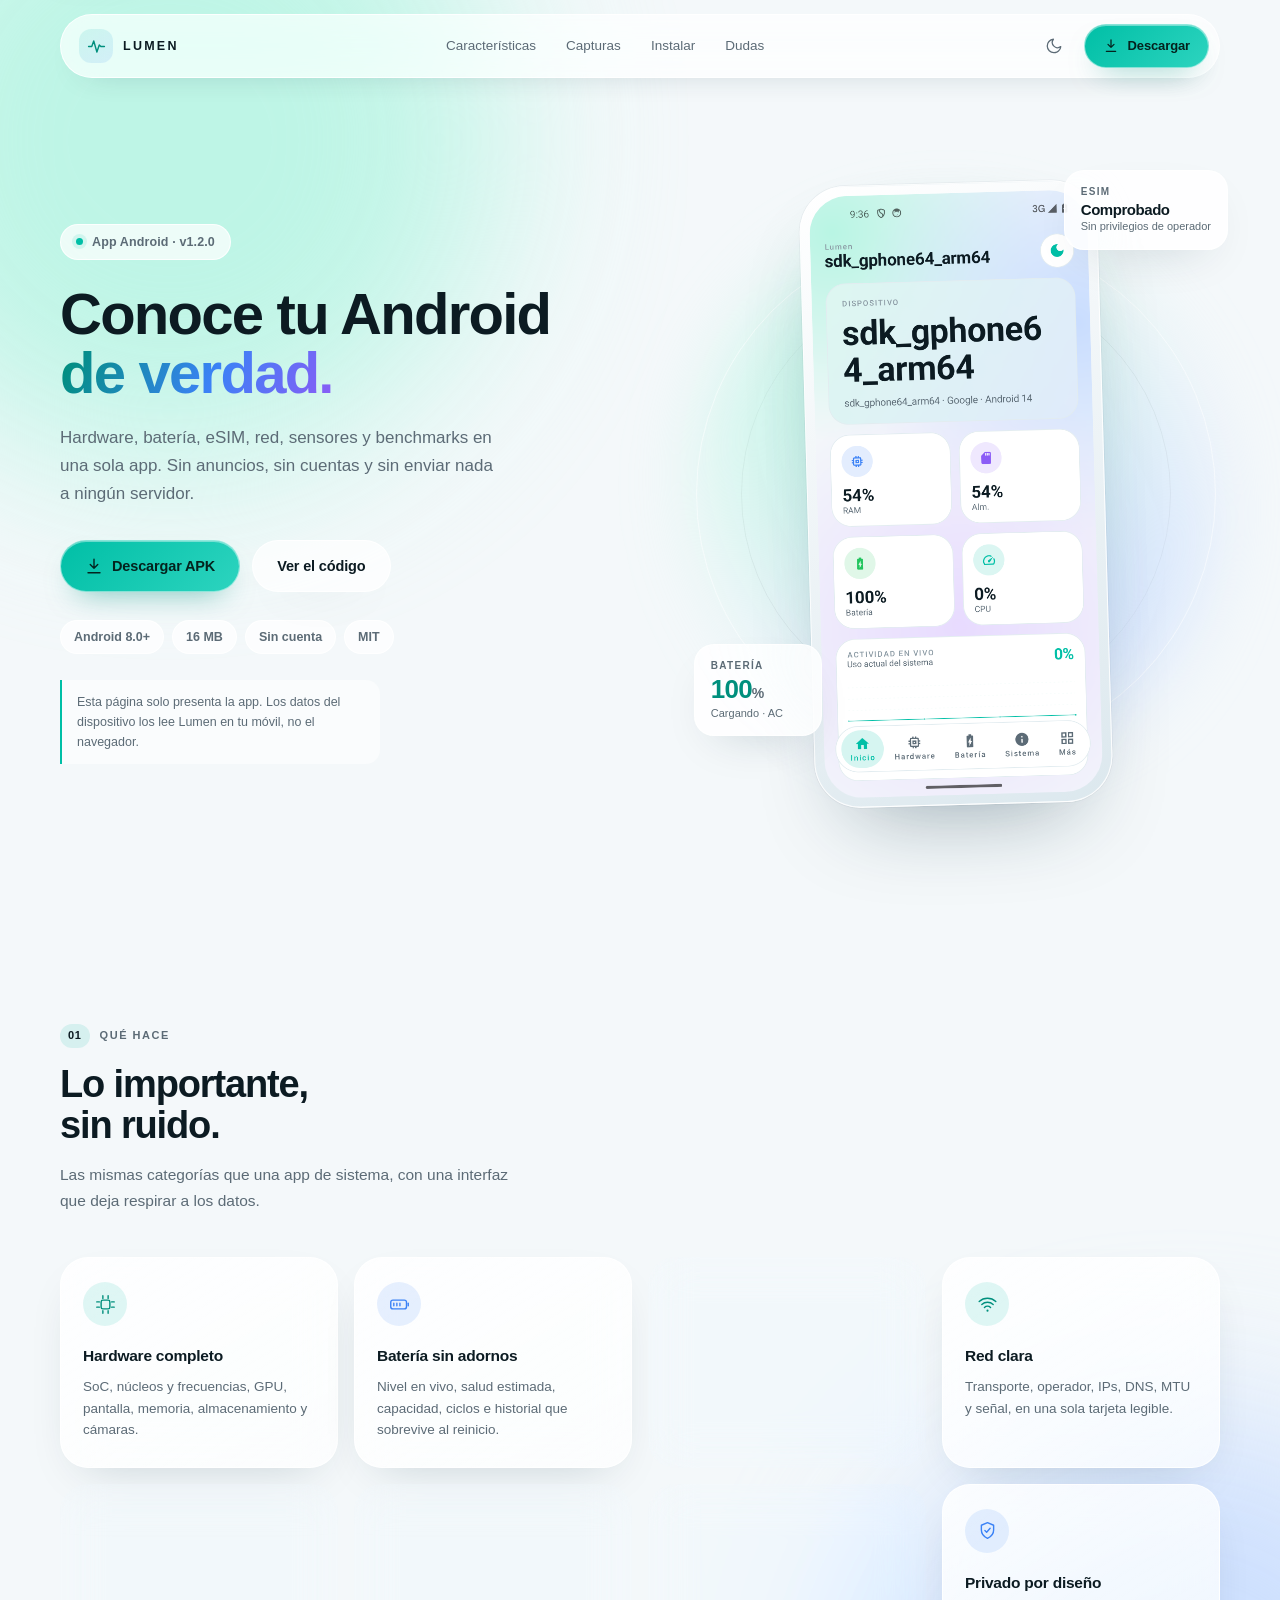
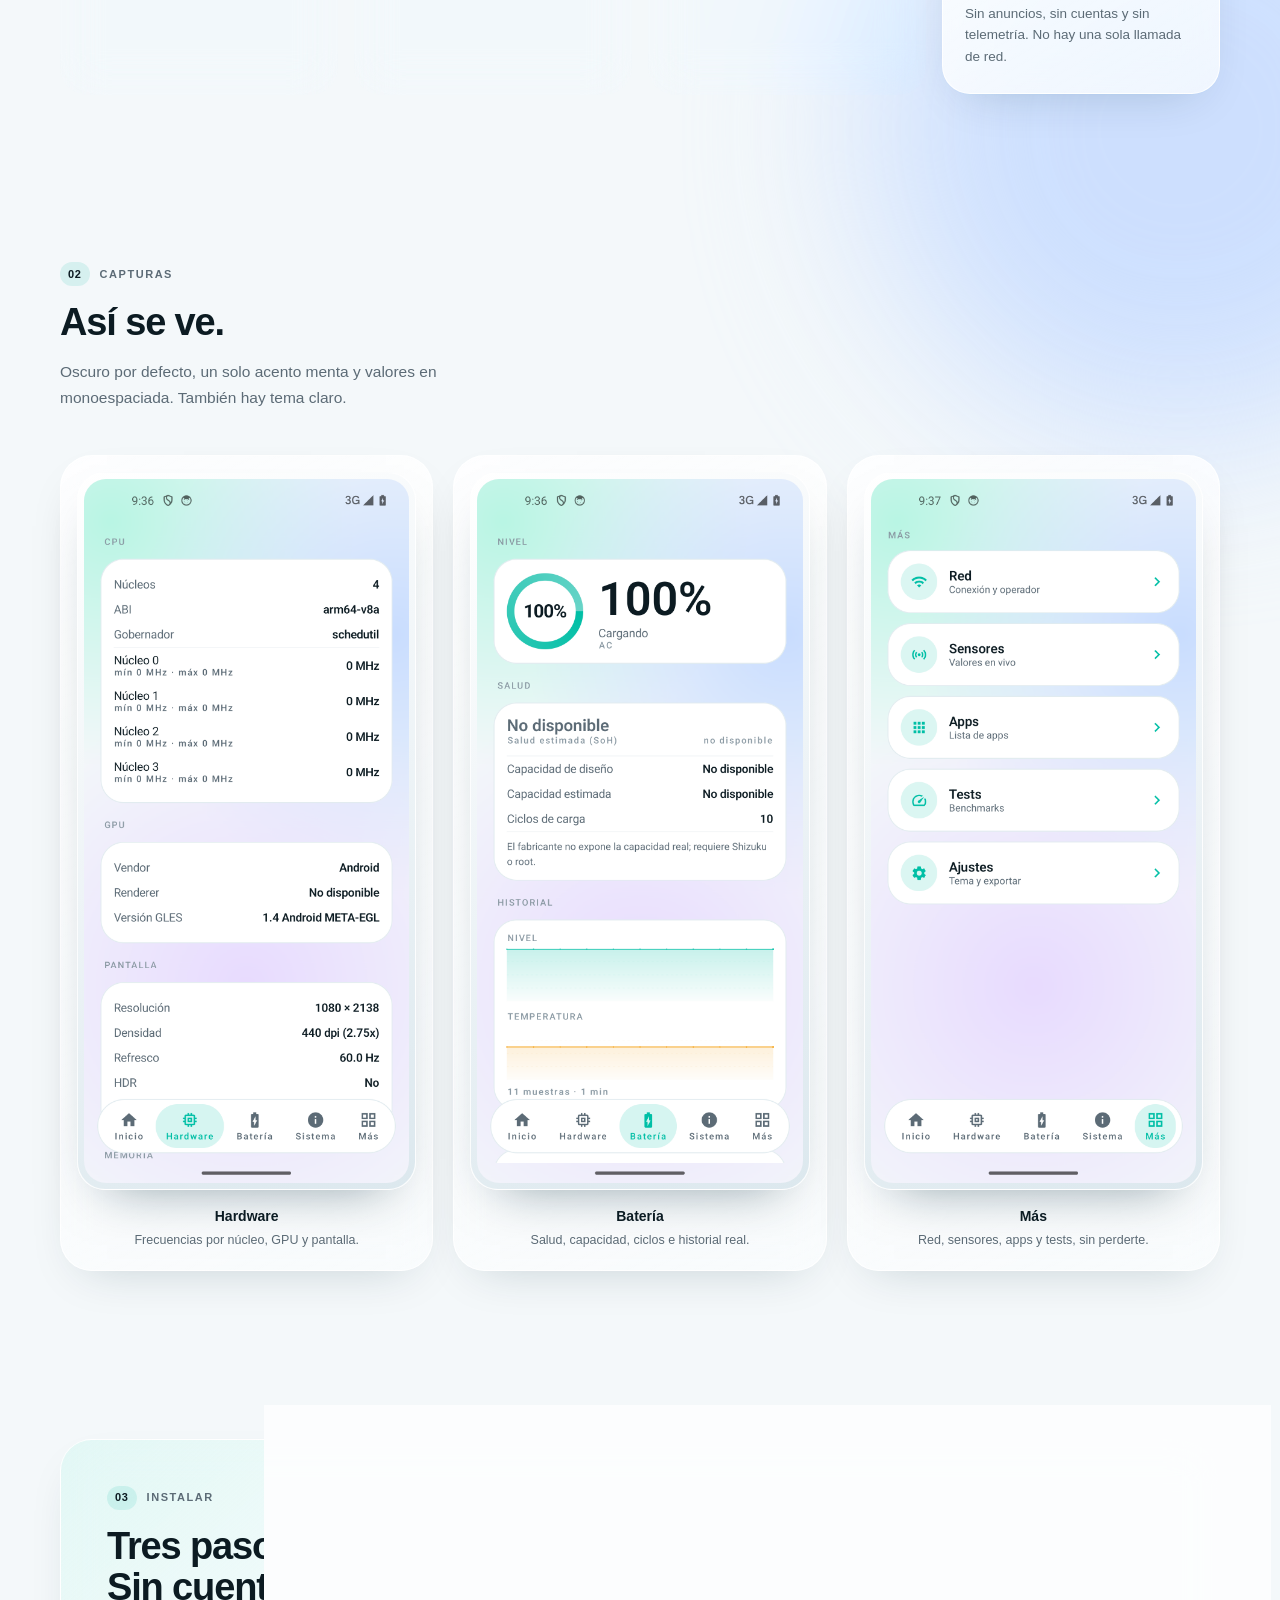
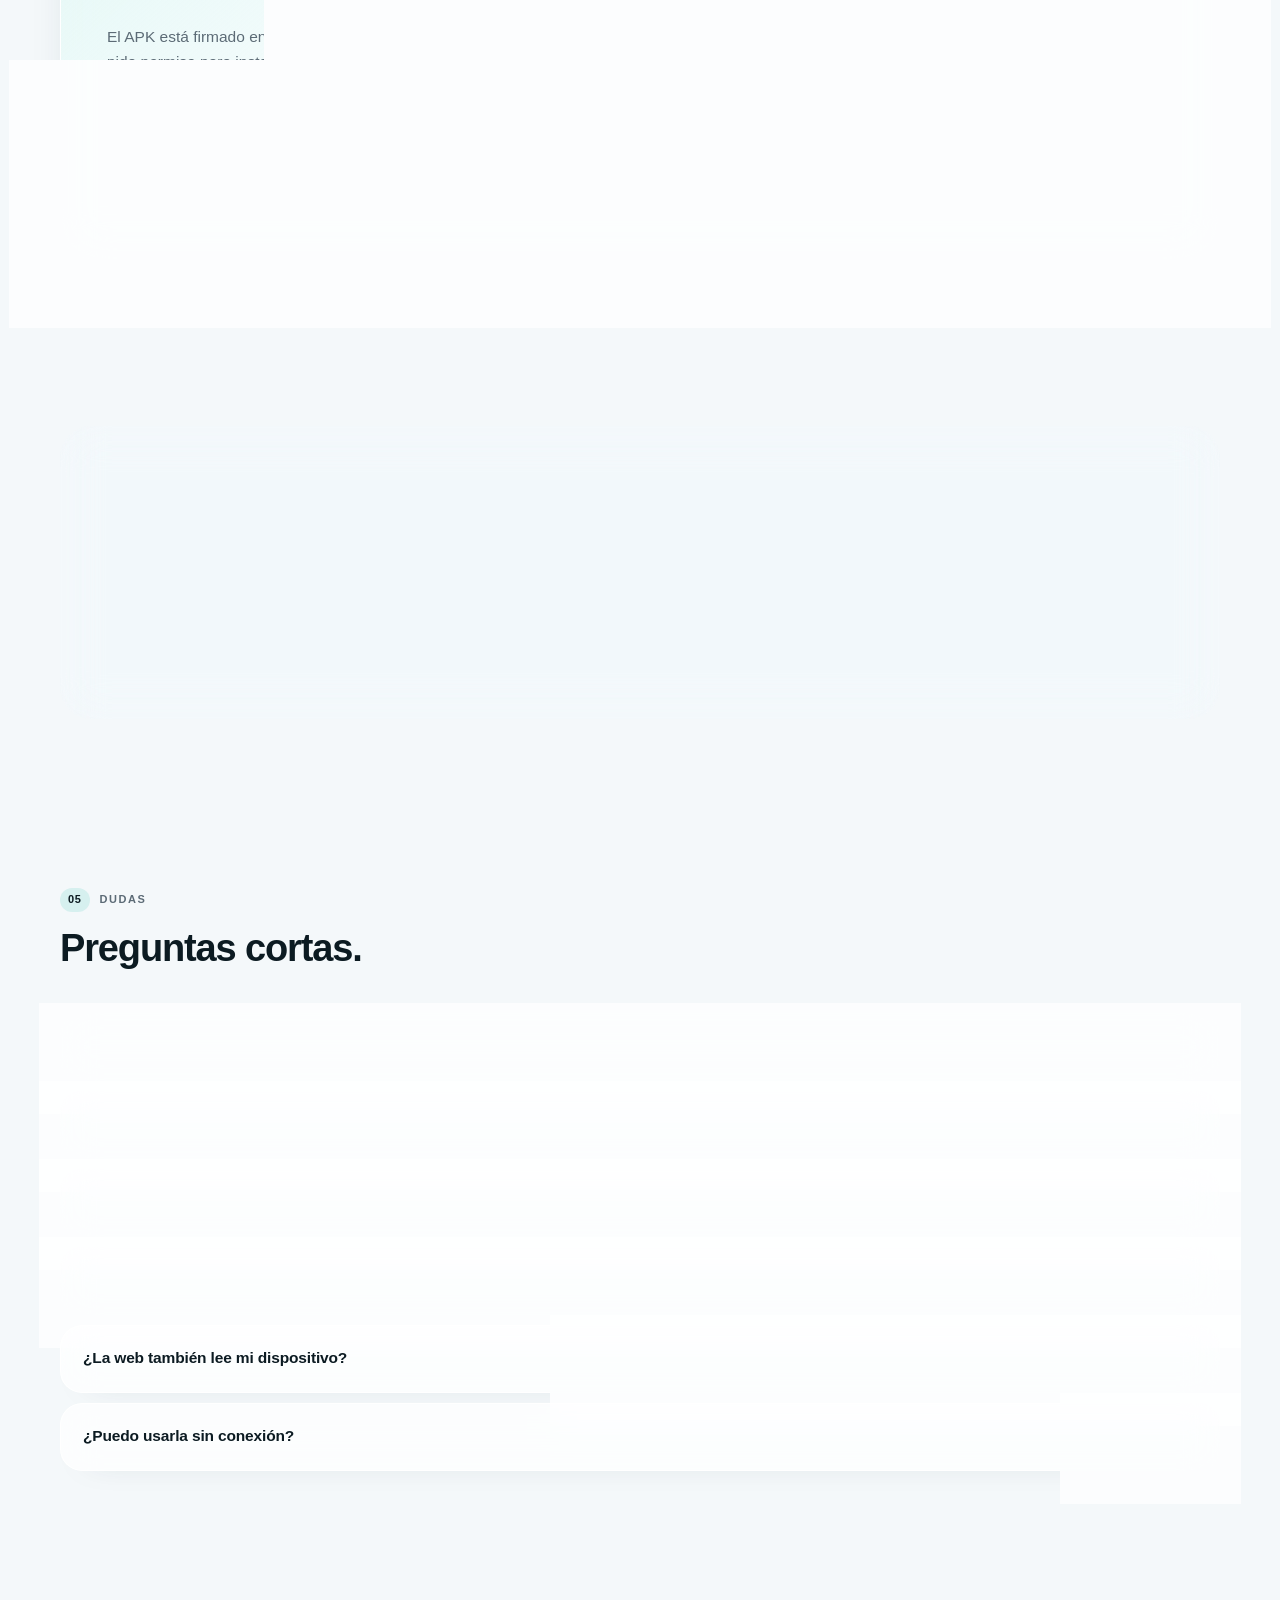
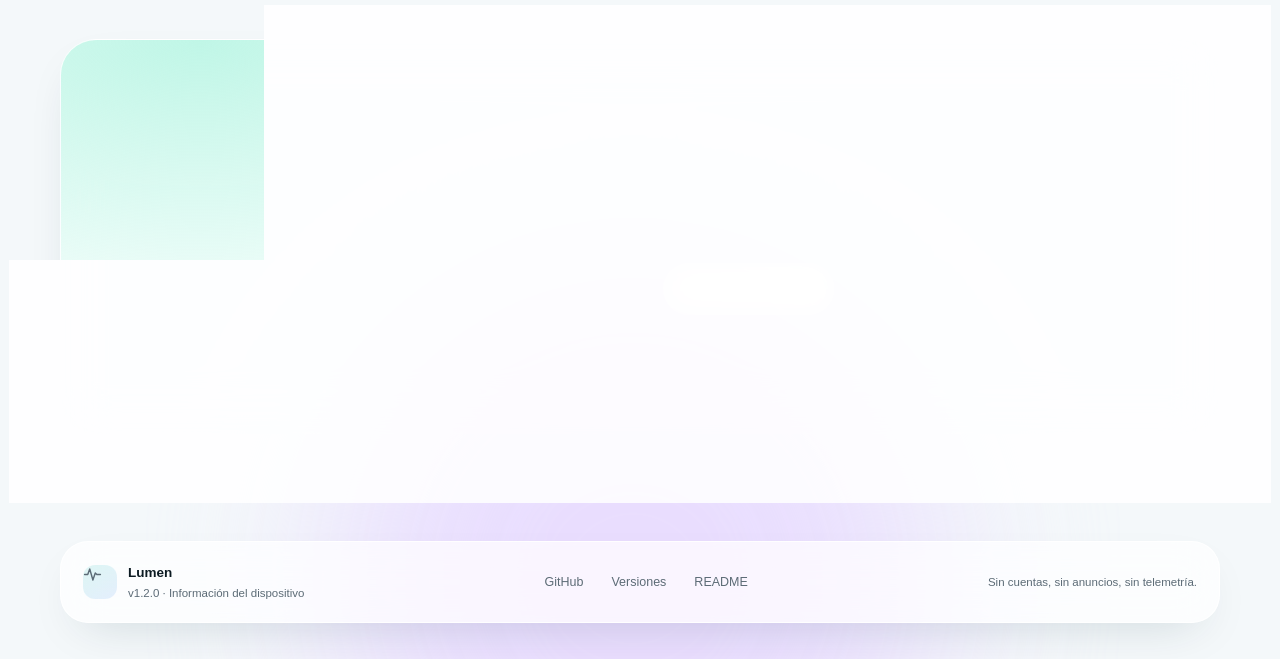
==== commit 302b2d54: "v1.2.0: rediseño ColorOS 17, nombre real del dispositivo y correcciones de layout" ====
--- a/web/index.html
+++ b/web/index.html
@@ -1,19 +1,36 @@
 <!DOCTYPE html>
-<html lang="es" data-theme="dark">
+<html lang="es" data-theme="light">
 <head>
 <meta charset="utf-8">
 <meta name="viewport" content="width=device-width, initial-scale=1">
 <title>Lumen — Conoce tu Android de verdad</title>
 <meta name="description" content="Lumen es una app Android sin anuncios para ver hardware, batería, eSIM, red, sensores y benchmarks. Todo se lee en tu móvil; nada sale de él.">
-<meta name="theme-color" content="#0A0B0D">
+<meta name="theme-color" content="#F4F8FA">
 <link rel="icon" href="favicon.svg" type="image/svg+xml">
 <meta property="og:title" content="Lumen — Conoce tu Android de verdad">
 <meta property="og:description" content="Hardware, batería, eSIM, red, sensores y benchmarks. Sin anuncios, sin cuentas y sin telemetría.">
 <meta property="og:type" content="website">
 <meta property="og:image" content="img/inicio.png">
+<script>
+  try {
+    if (localStorage.getItem("lumen-theme") === "dark") {
+      document.documentElement.setAttribute("data-theme", "dark");
+      var themeMeta = document.querySelector('meta[name="theme-color"]');
+      if (themeMeta) themeMeta.setAttribute("content", "#070C10");
+    }
+  } catch (e) {}
+</script>
 <link rel="stylesheet" href="styles.css">
 </head>
 <body>
+
+<a class="skip-link" href="#top">Saltar al contenido</a>
+
+<div class="ambient" aria-hidden="true">
+  <span class="blob blob-a"></span>
+  <span class="blob blob-b"></span>
+  <span class="blob blob-c"></span>
+</div>
 
 <header class="site-header">
   <div class="container header-inner">
@@ -32,11 +49,14 @@
     </nav>
 
     <div class="header-actions">
-      <button class="icon-btn" id="theme-btn" type="button" aria-label="Cambiar tema">
+      <button class="icon-btn" id="theme-btn" type="button" aria-label="Activar tema oscuro" aria-pressed="false">
         <svg class="icon-moon" viewBox="0 0 24 24" fill="none" stroke="currentColor" stroke-width="1.7" stroke-linecap="round" stroke-linejoin="round" aria-hidden="true"><path d="M21 12.8A9 9 0 1 1 11.2 3a7 7 0 0 0 9.8 9.8Z"/></svg>
         <svg class="icon-sun" viewBox="0 0 24 24" fill="none" stroke="currentColor" stroke-width="1.7" stroke-linecap="round" stroke-linejoin="round" aria-hidden="true"><circle cx="12" cy="12" r="4"/><path d="M12 2v2M12 20v2M2 12h2M20 12h2M4.9 4.9l1.4 1.4M17.7 17.7l1.4 1.4M19.1 4.9l-1.4 1.4M6.3 17.7l-1.4 1.4"/></svg>
       </button>
-      <a class="btn btn-primary btn-small" href="https://github.com/aurenox-global/lumen-device-info/releases/download/v1.1.0/lumen-debug.apk">Descargar</a>
+      <a class="btn btn-primary btn-small" href="https://github.com/aurenox-global/lumen-device-info/releases/download/v1.2.0/lumen-debug.apk">
+        <svg viewBox="0 0 24 24" fill="none" stroke="currentColor" stroke-width="1.9" stroke-linecap="round" stroke-linejoin="round" aria-hidden="true"><path d="M12 3v11M7.5 9.5 12 14l4.5-4.5M5 20h14"/></svg>
+        Descargar
+      </a>
     </div>
   </div>
 </header>
@@ -46,12 +66,12 @@
   <!-- HERO -->
   <section class="hero container">
     <div class="hero-copy">
-      <p class="eyebrow"><span class="pulse-dot" aria-hidden="true"></span> App Android · v1.1.0</p>
-      <h1>Conoce tu Android<br><span class="dim">de verdad.</span></h1>
+      <p class="kicker"><span class="pulse-dot" aria-hidden="true"></span> App Android · v1.2.0</p>
+      <h1>Conoce tu Android<br><span class="accent">de verdad.</span></h1>
       <p class="lead">Hardware, batería, eSIM, red, sensores y benchmarks en una sola app. Sin anuncios, sin cuentas y sin enviar nada a ningún servidor.</p>
 
       <div class="cta-row">
-        <a class="btn btn-primary" href="https://github.com/aurenox-global/lumen-device-info/releases/download/v1.1.0/lumen-debug.apk">
+        <a class="btn btn-primary" href="https://github.com/aurenox-global/lumen-device-info/releases/download/v1.2.0/lumen-debug.apk">
           <svg viewBox="0 0 24 24" fill="none" stroke="currentColor" stroke-width="1.8" stroke-linecap="round" stroke-linejoin="round" aria-hidden="true"><path d="M12 3v12M7 10l5 5 5-5M4 21h16"/></svg>
           Descargar APK
         </a>
@@ -163,8 +183,8 @@
         <figcaption><strong>Batería</strong><span>Salud, capacidad, ciclos e historial real.</span></figcaption>
       </figure>
       <figure class="screen">
-        <div class="phone phone-small"><img src="img/red.png" alt="Pantalla de red con la sección SIM y eSIM" width="1080" height="2340"></div>
-        <figcaption><strong>Red y eSIM</strong><span>Operador, señal y compatibilidad eUICC.</span></figcaption>
+        <div class="phone phone-small"><img src="img/mas.png" alt="Pantalla Más con accesos a red, sensores, apps y tests" width="1080" height="2340"></div>
+        <figcaption><strong>Más</strong><span>Red, sensores, apps y tests, sin perderte.</span></figcaption>
       </figure>
     </div>
   </section>
@@ -176,7 +196,7 @@
         <p class="eyebrow"><span class="num">03</span> Instalar</p>
         <h2>Tres pasos.<br>Sin cuenta.</h2>
         <p class="section-sub">El APK está firmado en modo depuración. Es normal que Android pida permiso para instalar apps de fuera de la tienda.</p>
-        <a class="btn btn-primary" href="https://github.com/aurenox-global/lumen-device-info/releases/download/v1.1.0/lumen-debug.apk">Descargar APK · v1.1.0</a>
+        <a class="btn btn-primary" href="https://github.com/aurenox-global/lumen-device-info/releases/download/v1.2.0/lumen-debug.apk">Descargar APK · v1.2.0</a>
       </div>
 
       <ol class="steps">
@@ -200,6 +220,9 @@
   <section class="section container">
     <div class="card honesty">
       <div class="honesty-head">
+        <span class="honesty-icon" aria-hidden="true">
+          <svg viewBox="0 0 24 24" fill="none" stroke="currentColor" stroke-width="1.7" stroke-linecap="round" stroke-linejoin="round"><path d="M12 3l7 3v5.5c0 4.3-2.9 7.7-7 9.5-4.1-1.8-7-5.2-7-9.5V6z"/><path d="M12 8v4.5"/><circle cx="12" cy="16" r=".9" fill="currentColor" stroke="none"/></svg>
+        </span>
         <p class="eyebrow"><span class="num">04</span> Sin humo</p>
         <h2>Lo que Android no deja leer.</h2>
       </div>
@@ -221,27 +244,45 @@
 
     <div class="faq">
       <details>
-        <summary>¿Necesita root?</summary>
+        <summary>
+          <span>¿Necesita root?</span>
+          <span class="faq-icon" aria-hidden="true"><svg viewBox="0 0 24 24" fill="none" stroke="currentColor" stroke-width="1.8" stroke-linecap="round"><path d="M12 5v14M5 12h14"/></svg></span>
+        </summary>
         <p>No. Toda la información básica se lee con las APIs públicas de Android. Root o Shizuku solo amplían datos que el fabricante bloquea, como la salud real de la batería.</p>
       </details>
       <details>
-        <summary>¿Envía datos a algún sitio?</summary>
+        <summary>
+          <span>¿Envía datos a algún sitio?</span>
+          <span class="faq-icon" aria-hidden="true"><svg viewBox="0 0 24 24" fill="none" stroke="currentColor" stroke-width="1.8" stroke-linecap="round"><path d="M12 5v14M5 12h14"/></svg></span>
+        </summary>
         <p>No. No hay analítica, ni cuentas, ni publicidad, ni peticiones de red. Todo se queda en el teléfono.</p>
       </details>
       <details>
-        <summary>¿Por qué el APK es «debug»?</summary>
+        <summary>
+          <span>¿Por qué el APK es «debug»?</span>
+          <span class="faq-icon" aria-hidden="true"><svg viewBox="0 0 24 24" fill="none" stroke="currentColor" stroke-width="1.8" stroke-linecap="round"><path d="M12 5v14M5 12h14"/></svg></span>
+        </summary>
         <p>Está firmado con la clave de desarrollo para poder instalarlo sin publicarlo en Google Play. Para la tienda haría falta una firma de release y justificar el permiso de lista de apps.</p>
       </details>
       <details>
-        <summary>¿Funciona en mi móvil?</summary>
+        <summary>
+          <span>¿Funciona en mi móvil?</span>
+          <span class="faq-icon" aria-hidden="true"><svg viewBox="0 0 24 24" fill="none" stroke="currentColor" stroke-width="1.8" stroke-linecap="round"><path d="M12 5v14M5 12h14"/></svg></span>
+        </summary>
         <p>Requiere Android 8.0 o superior. Cuanto más reciente sea el sistema, más datos expone; en equipos antiguos algunas tarjetas dirán «No disponible».</p>
       </details>
       <details>
-        <summary>¿La web también lee mi dispositivo?</summary>
+        <summary>
+          <span>¿La web también lee mi dispositivo?</span>
+          <span class="faq-icon" aria-hidden="true"><svg viewBox="0 0 24 24" fill="none" stroke="currentColor" stroke-width="1.8" stroke-linecap="round"><path d="M12 5v14M5 12h14"/></svg></span>
+        </summary>
         <p>No. Esta web es la página de presentación. Un navegador no puede acceder al hardware como una app nativa, así que aquí no simulamos datos: solo contamos qué hace Lumen.</p>
       </details>
       <details>
-        <summary>¿Puedo usarla sin conexión?</summary>
+        <summary>
+          <span>¿Puedo usarla sin conexión?</span>
+          <span class="faq-icon" aria-hidden="true"><svg viewBox="0 0 24 24" fill="none" stroke="currentColor" stroke-width="1.8" stroke-linecap="round"><path d="M12 5v14M5 12h14"/></svg></span>
+        </summary>
         <p>Sí. La app no necesita internet para nada.</p>
       </details>
     </div>
@@ -253,7 +294,7 @@
       <p class="eyebrow">Listo para mirar dentro</p>
       <h2>Tu móvil sabe más<br>de lo que enseña.</h2>
       <div class="cta-row center">
-        <a class="btn btn-primary" href="https://github.com/aurenox-global/lumen-device-info/releases/download/v1.1.0/lumen-debug.apk">Descargar Lumen 1.1.0</a>
+        <a class="btn btn-primary" href="https://github.com/aurenox-global/lumen-device-info/releases/download/v1.2.0/lumen-debug.apk">Descargar Lumen 1.2.0</a>
         <a class="btn btn-ghost" href="https://github.com/aurenox-global/lumen-device-info">Código en GitHub</a>
       </div>
       <p class="micro">Android 8.0+ · 16 MB · Sin anuncios · MIT</p>
@@ -265,7 +306,7 @@
   <div class="container footer-inner">
     <div class="footer-brand">
       <span class="brand-mark" aria-hidden="true"><svg viewBox="0 0 24 24" fill="none" stroke="currentColor" stroke-width="1.8" stroke-linecap="round" stroke-linejoin="round"><path d="M2 12h4l2.5-7 4 14 3-9 2 2h4.5"/></svg></span>
-      <div><strong>Lumen</strong><span>v1.1.0 · Información del dispositivo</span></div>
+      <div><strong>Lumen</strong><span>v1.2.0 · Información del dispositivo</span></div>
     </div>
     <nav aria-label="Enlaces">
       <a href="https://github.com/aurenox-global/lumen-device-info">GitHub</a>
--- a/web/styles.css
+++ b/web/styles.css
@@ -1,53 +1,95 @@
 /* Lumen — landing page
-   Identidad: casi negro, un acento menta, bordes de 1px. */
+   Identidad: ColorOS 17 «Living Flow». Tema claro por defecto, capas glass,
+   luz ambiental aqua/cielo/lavanda y esquinas muy redondeadas. */
 
 :root {
-  --bg: #0A0B0D;
-  --bg-soft: #0D0F12;
-  --surface: #101215;
-  --surface-2: #15181C;
-  --border: #24282F;
-  --border-strong: #313741;
-  --text: #ECEEF2;
-  --muted: #8C93A0;
-  --muted-2: #6B727F;
-  --mint: #9BE8C0;
-  --mint-soft: rgba(155, 232, 192, 0.12);
-  --mint-line: rgba(155, 232, 192, 0.28);
-  --warn: #F2C879;
-  --shadow: 0 30px 80px -30px rgba(0, 0, 0, 0.85);
-  --radius: 18px;
-  --radius-sm: 12px;
+  --bg: #F4F8FA;
+  --surface: #FFFFFF;
+  --glass: rgba(255, 255, 255, 0.72);
+  --glass-strong: rgba(255, 255, 255, 0.86);
+  --glass-soft: rgba(255, 255, 255, 0.5);
+  --glass-border: rgba(255, 255, 255, 0.85);
+  --hairline: rgba(12, 27, 34, 0.08);
+  --text: #0C1B22;
+  --text-2: #5C6B76;
+  --text-3: #8A99A3;
+  --aqua: #00BFA6;
+  --aqua-deep: #008F7D;
+  --blue: #3B82F6;
+  --lav: #8B5CF6;
+  --aqua-soft: rgba(0, 191, 166, 0.12);
+  --blue-soft: rgba(59, 130, 246, 0.12);
+  --lav-soft: rgba(139, 92, 246, 0.12);
+  --success: #22C55E;
+  --warn: #F59E0B;
+  --error: #EF4444;
+  --shadow: 0 18px 50px -24px rgba(9, 45, 60, 0.22);
+  --shadow-lg: 0 42px 90px -42px rgba(9, 45, 60, 0.42);
+  --blob-a: #B9F5E4;
+  --blob-b: #C9DDFF;
+  --blob-c: #E8DBFF;
+  --blob-opacity: 0.9;
+  --glow-a: rgba(185, 245, 228, 0.9);
+  --glow-b: rgba(201, 221, 255, 0.85);
+  --frame-a: #FFFFFF;
+  --frame-b: #DCE8EE;
+  --step-bg: rgba(255, 255, 255, 0.86);
+  --step-border: rgba(9, 45, 60, 0.07);
+  --btn-from: #00BFA6;
+  --btn-to: #2DD4BF;
+  --btn-text: #04231E;
+  --radius-xl: 32px;
+  --radius: 28px;
+  --radius-md: 22px;
+  --ease: cubic-bezier(0.22, 1, 0.36, 1);
   --max: 1160px;
-  --mono: ui-monospace, SFMono-Regular, "SF Mono", Menlo, Consolas, monospace;
-  --sans: -apple-system, BlinkMacSystemFont, "Segoe UI", Roboto, Inter, "Helvetica Neue", Arial, sans-serif;
+  --sans: -apple-system, BlinkMacSystemFont, "Segoe UI", Roboto, "Helvetica Neue", Arial, sans-serif;
+  color-scheme: light;
+}
+
+[data-theme="dark"] {
+  --bg: #070C10;
+  --surface: #0C1418;
+  --glass: rgba(255, 255, 255, 0.06);
+  --glass-strong: rgba(255, 255, 255, 0.09);
+  --glass-soft: rgba(255, 255, 255, 0.035);
+  --glass-border: rgba(255, 255, 255, 0.10);
+  --hairline: rgba(255, 255, 255, 0.08);
+  --text: #ECF6F8;
+  --text-2: #93A4AE;
+  --text-3: #6B7A84;
+  --aqua: #4DE0C8;
+  --aqua-deep: #4DE0C8;
+  --blue: #6AA1FF;
+  --lav: #B69CFF;
+  --aqua-soft: rgba(77, 224, 200, 0.14);
+  --blue-soft: rgba(106, 161, 255, 0.14);
+  --lav-soft: rgba(182, 156, 255, 0.14);
+  --shadow: 0 18px 50px -24px rgba(0, 0, 0, 0.62);
+  --shadow-lg: 0 42px 90px -42px rgba(0, 0, 0, 0.8);
+  --blob-a: #0E5F55;
+  --blob-b: #12325F;
+  --blob-c: #3A2A66;
+  --blob-opacity: 0.55;
+  --glow-a: rgba(14, 95, 85, 0.8);
+  --glow-b: rgba(18, 50, 95, 0.8);
+  --frame-a: #29333A;
+  --frame-b: #10181D;
+  --step-bg: rgba(255, 255, 255, 0.05);
+  --step-border: rgba(255, 255, 255, 0.10);
   color-scheme: dark;
 }
 
-[data-theme="light"] {
-  --bg: #F7F8F9;
-  --bg-soft: #F1F2F4;
-  --surface: #FFFFFF;
-  --surface-2: #F3F4F6;
-  --border: #E3E6EA;
-  --border-strong: #D2D7DE;
-  --text: #14161A;
-  --muted: #5F6673;
-  --muted-2: #7A818D;
-  --mint: #0E9F6E;
-  --mint-soft: rgba(14, 159, 110, 0.10);
-  --mint-line: rgba(14, 159, 110, 0.30);
-  --warn: #A66B00;
-  --shadow: 0 24px 60px -32px rgba(17, 24, 39, 0.35);
-  color-scheme: light;
-}
-
 *, *::before, *::after { box-sizing: border-box; }
 
-html { scroll-behavior: smooth; }
+html {
+  scroll-behavior: smooth;
+  -webkit-text-size-adjust: 100%;
+}
 
 body {
   margin: 0;
+  min-height: 100vh;
   background: var(--bg);
   color: var(--text);
   font-family: var(--sans);
@@ -56,23 +98,16 @@
   -webkit-font-smoothing: antialiased;
   text-rendering: optimizeLegibility;
   overflow-x: hidden;
-}
-
-body::before {
-  content: "";
-  position: fixed;
-  inset: -20% 30% auto auto;
-  width: 720px;
-  height: 720px;
-  background: radial-gradient(circle at center, var(--mint-soft), transparent 62%);
-  filter: blur(20px);
-  pointer-events: none;
-  z-index: 0;
-}
+  position: relative;
+}
+
+::selection { background: var(--aqua-soft); color: var(--text); }
 
 img { max-width: 100%; display: block; }
 
 a { color: inherit; text-decoration: none; }
+
+button { font: inherit; }
 
 .container {
   width: min(100% - 48px, var(--max));
@@ -81,85 +116,166 @@
   z-index: 1;
 }
 
+.skip-link {
+  position: fixed;
+  top: 10px;
+  left: 10px;
+  z-index: 100;
+  padding: 12px 18px;
+  border-radius: 999px;
+  background: var(--surface);
+  color: var(--text);
+  box-shadow: var(--shadow);
+  transform: translateY(-160%);
+  transition: transform 0.2s var(--ease);
+}
+
+.skip-link:focus { transform: translateY(0); }
+
+/* ---------- ambient light ---------- */
+
+.ambient {
+  position: absolute;
+  inset: 0;
+  z-index: 0;
+  overflow: hidden;
+  pointer-events: none;
+}
+
+.blob {
+  position: absolute;
+  display: block;
+  border-radius: 50%;
+  filter: blur(90px);
+  opacity: var(--blob-opacity);
+}
+
+.blob-a {
+  width: 660px;
+  height: 660px;
+  top: -190px;
+  left: -160px;
+  background: var(--blob-a);
+}
+
+.blob-b {
+  width: 620px;
+  height: 620px;
+  top: 26%;
+  right: -210px;
+  background: var(--blob-b);
+}
+
+.blob-c {
+  width: 600px;
+  height: 600px;
+  bottom: -220px;
+  left: 26%;
+  background: var(--blob-c);
+}
+
 /* ---------- header ---------- */
 
 .site-header {
   position: sticky;
   top: 0;
   z-index: 50;
-  border-bottom: 1px solid transparent;
-  background: color-mix(in srgb, var(--bg) 78%, transparent);
-  backdrop-filter: blur(14px) saturate(140%);
-  -webkit-backdrop-filter: blur(14px) saturate(140%);
-}
-
-.site-header::after {
-  content: "";
-  position: absolute;
-  inset: auto 0 -1px 0;
-  height: 1px;
-  background: linear-gradient(90deg, transparent, var(--border) 20%, var(--border) 80%, transparent);
+  padding: 14px 0 8px;
 }
 
 .header-inner {
   display: flex;
   align-items: center;
-  justify-content: space-between;
-  gap: 24px;
-  height: 68px;
-}
-
-.brand { display: inline-flex; align-items: center; gap: 10px; }
+  gap: 22px;
+  height: 64px;
+  padding: 8px 10px 8px 18px;
+  border: 1px solid var(--glass-border);
+  border-radius: 999px;
+  background: var(--glass);
+  -webkit-backdrop-filter: blur(24px) saturate(160%);
+  backdrop-filter: blur(24px) saturate(160%);
+  box-shadow: 0 12px 34px -26px rgba(9, 45, 60, 0.45);
+}
+
+.brand {
+  display: inline-flex;
+  align-items: center;
+  gap: 10px;
+  flex: 0 0 auto;
+  min-height: 44px;
+}
 
 .brand-mark {
-  width: 32px;
-  height: 32px;
+  width: 34px;
+  height: 34px;
   display: grid;
   place-items: center;
-  border: 1px solid var(--border);
-  border-radius: 9px;
-  background: var(--surface);
-  color: var(--mint);
-}
-
-.brand-mark svg { width: 18px; height: 18px; }
+  border-radius: 12px;
+  background: linear-gradient(145deg, var(--aqua-soft), var(--blue-soft));
+  color: var(--aqua-deep);
+}
+
+.brand-mark svg { width: 19px; height: 19px; }
 
 .brand-name {
-  font-size: 13px;
-  font-weight: 650;
+  font-size: 12.5px;
+  font-weight: 700;
   letter-spacing: 0.18em;
 }
 
-.site-nav { display: flex; gap: 28px; }
+.site-nav {
+  display: flex;
+  gap: 2px;
+  margin-inline: auto;
+}
 
 .site-nav a {
+  display: inline-flex;
+  align-items: center;
+  min-height: 44px;
+  padding: 0 14px;
+  border-radius: 999px;
   font-size: 13.5px;
-  color: var(--muted);
-  transition: color 0.18s ease;
-}
-
-.site-nav a:hover { color: var(--text); }
-
-.header-actions { display: flex; align-items: center; gap: 10px; }
+  font-weight: 500;
+  color: var(--text-2);
+  transition: color 0.2s var(--ease), background-color 0.2s var(--ease);
+}
+
+.site-nav a:hover {
+  color: var(--text);
+  background: var(--glass-soft);
+}
+
+.header-actions {
+  display: flex;
+  align-items: center;
+  gap: 8px;
+  flex: 0 0 auto;
+}
 
 .icon-btn {
-  width: 38px;
-  height: 38px;
+  width: 44px;
+  height: 44px;
   display: grid;
   place-items: center;
-  border: 1px solid var(--border);
-  border-radius: 10px;
-  background: var(--surface);
-  color: var(--muted);
+  border: 1px solid transparent;
+  border-radius: 999px;
+  background: transparent;
+  color: var(--text-2);
   cursor: pointer;
-  transition: color 0.18s ease, border-color 0.18s ease;
-}
-
-.icon-btn:hover { color: var(--text); border-color: var(--border-strong); }
-.icon-btn svg { width: 17px; height: 17px; }
+  transition: color 0.2s var(--ease), background-color 0.2s var(--ease), transform 0.2s var(--ease);
+}
+
+.icon-btn:hover {
+  color: var(--text);
+  background: var(--glass-soft);
+  transform: translateY(-1px);
+}
+
+.icon-btn svg { width: 18px; height: 18px; }
 .icon-sun { display: none; }
-[data-theme="light"] .icon-sun { display: block; }
-[data-theme="light"] .icon-moon { display: none; }
+[data-theme="dark"] .icon-sun { display: block; }
+[data-theme="dark"] .icon-moon { display: none; }
 
 /* ---------- buttons ---------- */
 
@@ -168,37 +284,58 @@
   align-items: center;
   justify-content: center;
   gap: 9px;
-  height: 46px;
-  padding: 0 20px;
-  border-radius: 11px;
+  height: 52px;
+  padding: 0 24px;
   border: 1px solid transparent;
-  font-size: 14px;
-  font-weight: 600;
+  border-radius: 999px;
+  font-size: 14.5px;
+  font-weight: 650;
   letter-spacing: -0.01em;
+  white-space: nowrap;
   cursor: pointer;
-  transition: transform 0.18s ease, background 0.18s ease, border-color 0.18s ease, color 0.18s ease;
-  white-space: nowrap;
-}
-
-.btn svg { width: 17px; height: 17px; }
+  transition: transform 0.22s var(--ease), box-shadow 0.22s var(--ease),
+              background-color 0.22s var(--ease), border-color 0.22s var(--ease);
+}
+
+.btn svg { width: 18px; height: 18px; flex: 0 0 auto; }
 
 .btn-primary {
-  background: var(--mint);
-  color: #07120D;
-  border-color: var(--mint);
-}
-
-.btn-primary:hover { transform: translateY(-1px); filter: brightness(1.04); }
+  background: linear-gradient(135deg, var(--btn-from), var(--btn-to));
+  color: var(--btn-text);
+  border-color: rgba(255, 255, 255, 0.5);
+  box-shadow:
+    0 14px 30px -16px rgba(0, 143, 125, 0.65),
+    inset 0 1px 0 rgba(255, 255, 255, 0.4);
+}
+
+.btn-primary:hover {
+  transform: translateY(-2px);
+  box-shadow:
+    0 20px 40px -16px rgba(0, 143, 125, 0.7),
+    inset 0 1px 0 rgba(255, 255, 255, 0.45);
+}
 
 .btn-ghost {
-  background: transparent;
+  background: var(--glass);
+  border-color: var(--glass-border);
   color: var(--text);
-  border-color: var(--border);
-}
-
-.btn-ghost:hover { border-color: var(--border-strong); background: var(--surface); }
-
-.btn-small { height: 38px; padding: 0 15px; font-size: 13px; border-radius: 9px; }
+  -webkit-backdrop-filter: blur(16px) saturate(140%);
+  backdrop-filter: blur(16px) saturate(140%);
+  box-shadow: var(--shadow);
+}
+
+.btn-ghost:hover {
+  transform: translateY(-2px);
+  background: var(--glass-strong);
+}
+
+.btn-small {
+  height: 44px;
+  padding: 0 18px;
+  font-size: 13px;
+}
+
+.btn-small svg { width: 16px; height: 16px; }
 
 /* ---------- hero ---------- */
 
@@ -206,172 +343,270 @@
   display: grid;
   grid-template-columns: 1.05fr 0.95fr;
   align-items: center;
-  gap: 64px;
-  padding: 84px 0 104px;
-  min-height: min(760px, 88vh);
+  gap: 48px;
+  padding: 58px 0 96px;
 }
 
 .hero-copy,
 .hero-art { min-width: 0; }
 
-.eyebrow {
-  display: flex;
-  align-items: center;
-  gap: 10px;
-  margin: 0 0 22px;
-  font-size: 11px;
+.kicker {
+  display: inline-flex;
+  align-items: center;
+  gap: 9px;
+  margin: 0 0 24px;
+  height: 36px;
+  padding: 0 15px;
+  border: 1px solid var(--glass-border);
+  border-radius: 999px;
+  background: var(--glass);
+  -webkit-backdrop-filter: blur(14px);
+  backdrop-filter: blur(14px);
+  font-size: 12.5px;
   font-weight: 600;
-  letter-spacing: 0.16em;
-  text-transform: uppercase;
-  color: var(--muted);
-}
-
-.eyebrow .num {
-  font-family: var(--mono);
-  color: var(--muted-2);
-  letter-spacing: 0.02em;
+  letter-spacing: 0.01em;
+  color: var(--text-2);
+  font-variant-numeric: tabular-nums;
 }
 
 .pulse-dot {
   width: 7px;
   height: 7px;
   border-radius: 999px;
-  background: var(--mint);
-  box-shadow: 0 0 0 4px var(--mint-soft);
+  background: var(--aqua);
+  box-shadow: 0 0 0 4px var(--aqua-soft);
   animation: pulse 2.6s ease-in-out infinite;
 }
 
 @keyframes pulse {
-  0%, 100% { box-shadow: 0 0 0 4px var(--mint-soft); }
+  0%, 100% { box-shadow: 0 0 0 4px var(--aqua-soft); }
   50% { box-shadow: 0 0 0 8px transparent; }
 }
 
 h1 {
-  margin: 0 0 24px;
-  font-size: clamp(46px, 6.2vw, 82px);
-  line-height: 0.98;
-  letter-spacing: -0.045em;
-  font-weight: 600;
-}
-
-h1 .dim { color: var(--muted); }
+  margin: 0 0 22px;
+  font-size: clamp(40px, 5.2vw, 58px);
+  line-height: 1.02;
+  letter-spacing: -0.03em;
+  font-weight: 700;
+  text-wrap: balance;
+}
+
+h1 .accent {
+  background: linear-gradient(115deg, var(--aqua-deep) 4%, var(--blue) 56%, var(--lav) 100%);
+  -webkit-background-clip: text;
+  background-clip: text;
+  color: transparent;
+}
 
 .lead {
-  margin: 0 0 34px;
-  max-width: 46ch;
-  font-size: clamp(16px, 1.5vw, 18.5px);
+  margin: 0 0 32px;
+  max-width: 47ch;
+  font-size: 17px;
   line-height: 1.65;
-  color: var(--muted);
-}
-
-.cta-row { display: flex; flex-wrap: wrap; gap: 12px; }
+  color: var(--text-2);
+}
+
+.cta-row {
+  display: flex;
+  flex-wrap: wrap;
+  gap: 12px;
+}
+
 .cta-row.center { justify-content: center; }
 
 .meta-row {
   display: flex;
   flex-wrap: wrap;
-  gap: 8px 18px;
-  margin: 26px 0 0;
+  gap: 8px;
+  margin: 28px 0 0;
   padding: 0;
   list-style: none;
-  font-family: var(--mono);
-  font-size: 11.5px;
-  color: var(--muted-2);
-}
-
-.meta-row li { display: flex; align-items: center; gap: 8px; }
-.meta-row li + li::before { content: "·"; color: var(--border-strong); }
+}
+
+.meta-row li {
+  display: inline-flex;
+  align-items: center;
+  min-height: 34px;
+  padding: 0 13px;
+  border: 1px solid var(--glass-border);
+  border-radius: 999px;
+  background: var(--glass);
+  font-size: 12.5px;
+  font-weight: 550;
+  color: var(--text-2);
+  font-variant-numeric: tabular-nums;
+}
 
 .page-note {
   margin: 26px 0 0;
-  max-width: 44ch;
+  max-width: 46ch;
+  padding: 12px 16px 12px 15px;
+  border-left: 2px solid var(--aqua);
+  border-radius: 0 14px 14px 0;
+  background: var(--glass-soft);
   font-size: 12.5px;
   line-height: 1.6;
-  color: var(--muted-2);
-  padding-left: 14px;
-  border-left: 1px solid var(--border);
-}
-
-/* ---------- phones ---------- */
+  color: var(--text-2);
+}
+
+/* ---------- hero art ---------- */
 
 .hero-art {
   position: relative;
   display: flex;
   justify-content: center;
   align-items: center;
-  min-height: 560px;
+  min-height: 700px;
+  padding: 24px 0;
 }
 
 .glow {
   position: absolute;
-  width: min(460px, 100%);
-  height: min(460px, 100%);
+  width: 540px;
+  height: 540px;
+  max-width: 100%;
   border-radius: 50%;
-  background: radial-gradient(circle, var(--mint-soft), transparent 65%);
-  filter: blur(10px);
+  background:
+    radial-gradient(circle at 36% 32%, var(--glow-a), transparent 62%),
+    radial-gradient(circle at 68% 70%, var(--glow-b), transparent 64%);
+  filter: blur(34px);
+  pointer-events: none;
+}
+
+.hero-art::before {
+  content: "";
+  position: absolute;
+  width: 430px;
+  height: 430px;
+  max-width: 100%;
+  border: 1px solid var(--hairline);
+  border-radius: 50%;
+}
+
+.hero-art::after {
+  content: "";
+  position: absolute;
+  width: 520px;
+  height: 520px;
+  max-width: 100%;
+  border: 1px solid var(--glass-border);
+  border-radius: 50%;
+  opacity: 0.6;
 }
 
 .phone {
   position: relative;
+  z-index: 1;
   margin: 0;
-  border: 1px solid var(--border);
-  border-radius: 34px;
-  background: #000;
-  overflow: hidden;
-  box-shadow: var(--shadow);
-}
-
-.phone img { width: 100%; height: auto; }
-
-.phone-hero { width: min(300px, 78%); transform: rotate(-1.4deg); }
-.phone-small { width: 100%; border-radius: 26px; }
+  padding: 9px;
+  border: 1px solid var(--glass-border);
+  border-radius: 46px;
+  background: linear-gradient(155deg, var(--frame-a), var(--frame-b));
+  box-shadow: var(--shadow-lg), 0 0 0 1px rgba(9, 45, 60, 0.04);
+}
+
+.phone img {
+  width: 100%;
+  height: auto;
+  border-radius: 38px;
+}
+
+.phone-hero {
+  width: min(298px, 78%);
+  transform: rotate(-1.6deg);
+}
 
 .float-card {
   position: absolute;
-  display: grid;
-  gap: 2px;
-  padding: 12px 15px;
-  border: 1px solid var(--border);
-  border-radius: 14px;
-  background: color-mix(in srgb, var(--surface) 88%, transparent);
-  backdrop-filter: blur(10px);
-  box-shadow: 0 16px 40px -20px rgba(0, 0, 0, 0.9);
+  z-index: 2;
+  display: grid;
+  gap: 1px;
+  min-width: 128px;
+  padding: 13px 16px 14px;
+  border: 1px solid var(--glass-border);
+  border-radius: 20px;
+  background: var(--glass-strong);
+  -webkit-backdrop-filter: blur(20px) saturate(160%);
+  backdrop-filter: blur(20px) saturate(160%);
+  box-shadow: var(--shadow);
 }
 
 .float-label {
-  font-size: 9.5px;
+  font-size: 10px;
+  font-weight: 700;
+  letter-spacing: 0.13em;
+  text-transform: uppercase;
+  color: var(--text-2);
+}
+
+.float-card strong {
+  font-size: 26px;
   font-weight: 650;
+  line-height: 1.15;
+  letter-spacing: -0.03em;
+  color: var(--aqua-deep);
+  font-variant-numeric: tabular-nums;
+}
+
+.float-card strong span {
+  font-size: 14px;
+  font-weight: 600;
+  color: var(--text-2);
+}
+
+.float-card .small-value {
+  font-size: 15px;
+  font-weight: 650;
+  color: var(--text);
+}
+
+.float-sub {
+  font-size: 11px;
+  line-height: 1.4;
+  color: var(--text-2);
+}
+
+.float-battery { left: 2px; bottom: 108px; }
+.float-esim { right: -8px; top: 26px; }
+
+/* ---------- sections ---------- */
+
+.section {
+  padding: 84px 0;
+  position: relative;
+}
+
+.section-head {
+  max-width: 660px;
+  margin-bottom: 44px;
+}
+
+.eyebrow {
+  display: flex;
+  align-items: center;
+  gap: 10px;
+  margin: 0 0 16px;
+  font-size: 11px;
+  font-weight: 700;
   letter-spacing: 0.14em;
   text-transform: uppercase;
-  color: var(--muted-2);
-}
-
-.float-card strong {
-  font-family: var(--mono);
-  font-size: 24px;
-  font-weight: 500;
-  letter-spacing: -0.04em;
-  color: var(--mint);
-}
-
-.float-card strong span { font-size: 13px; color: var(--muted); }
-.float-card .small-value { font-size: 14px; color: var(--text); }
-
-.float-sub { font-size: 10.5px; color: var(--muted); }
-
-.float-battery { left: 0; bottom: 96px; }
-.float-esim { right: 0; top: 84px; }
-
-/* ---------- sections ---------- */
-
-.section { padding: 88px 0; }
-
-.section-head {
-  display: grid;
-  grid-template-columns: 1fr;
-  gap: 0;
-  max-width: 640px;
-  margin-bottom: 44px;
+  color: var(--text-2);
+}
+
+.eyebrow .num {
+  display: inline-grid;
+  place-items: center;
+  min-width: 28px;
+  height: 24px;
+  padding: 0 8px;
+  border-radius: 999px;
+  background: var(--aqua-soft);
+  color: var(--text);
+  font-size: 11px;
+  font-weight: 700;
+  letter-spacing: 0.06em;
+  font-variant-numeric: tabular-nums;
 }
 
 .section-head h2,
@@ -379,66 +614,90 @@
 .install h2,
 .closing h2 {
   margin: 0;
-  font-size: clamp(32px, 4vw, 46px);
-  line-height: 1.06;
-  letter-spacing: -0.035em;
-  font-weight: 600;
+  font-size: clamp(30px, 3.4vw, 38px);
+  line-height: 1.08;
+  letter-spacing: -0.03em;
+  font-weight: 700;
+  text-wrap: balance;
 }
 
 .section-sub {
-  margin: 18px 0 0;
-  max-width: 52ch;
-  color: var(--muted);
+  margin: 16px 0 0;
+  max-width: 54ch;
+  color: var(--text-2);
   font-size: 15.5px;
   line-height: 1.65;
 }
 
+/* ---------- glass cards ---------- */
+
+.card {
+  border: 1px solid var(--glass-border);
+  border-radius: var(--radius);
+  background: linear-gradient(150deg, var(--glass-strong), var(--glass));
+  -webkit-backdrop-filter: blur(22px) saturate(150%);
+  backdrop-filter: blur(22px) saturate(150%);
+  box-shadow: var(--shadow);
+}
+
 /* ---------- features ---------- */
 
-.grid { display: grid; gap: 14px; }
-
-.features { grid-template-columns: repeat(4, 1fr); }
-
-.card {
-  border: 1px solid var(--border);
-  border-radius: var(--radius);
-  background: var(--surface);
-  transition: border-color 0.2s ease, transform 0.2s ease, background 0.2s ease;
-}
-
-.feature { padding: 22px 22px 24px; }
+.grid { display: grid; gap: 16px; }
+
+.features { grid-template-columns: repeat(4, minmax(0, 1fr)); }
+
+.feature {
+  padding: 24px 22px 26px;
+  transition: transform 0.24s var(--ease), box-shadow 0.24s var(--ease),
+              border-color 0.24s var(--ease);
+}
 
 .feature:hover {
-  border-color: var(--mint-line);
-  transform: translateY(-2px);
+  transform: translateY(-3px);
+  border-color: rgba(0, 191, 166, 0.35);
+  box-shadow: 0 26px 60px -32px rgba(9, 45, 60, 0.35);
+}
+
+[data-theme="dark"] .feature:hover {
+  border-color: rgba(77, 224, 200, 0.32);
+  box-shadow: 0 26px 60px -32px rgba(0, 0, 0, 0.85);
 }
 
 .icon-box {
   display: grid;
   place-items: center;
-  width: 38px;
-  height: 38px;
+  width: 44px;
+  height: 44px;
   margin-bottom: 18px;
-  border: 1px solid var(--border);
-  border-radius: 10px;
-  background: var(--bg-soft);
-  color: var(--mint);
-}
-
-.icon-box svg { width: 19px; height: 19px; }
+  border-radius: 50%;
+  background: var(--aqua-soft);
+  color: var(--aqua-deep);
+}
+
+.icon-box svg { width: 21px; height: 21px; }
+
+.feature:nth-child(3n+2) .icon-box {
+  background: var(--blue-soft);
+  color: var(--blue);
+}
+
+.feature:nth-child(3n) .icon-box {
+  background: var(--lav-soft);
+  color: var(--lav);
+}
 
 .feature h3 {
-  margin: 0 0 8px;
+  margin: 0 0 7px;
   font-size: 15.5px;
-  font-weight: 600;
-  letter-spacing: -0.01em;
+  font-weight: 650;
+  letter-spacing: -0.015em;
 }
 
 .feature p {
   margin: 0;
   font-size: 13.5px;
   line-height: 1.6;
-  color: var(--muted);
+  color: var(--text-2);
 }
 
 /* ---------- screens ---------- */
@@ -446,30 +705,48 @@
 .screens {
   display: grid;
   grid-template-columns: repeat(3, minmax(0, 1fr));
-  gap: 28px;
+  gap: 20px;
   align-items: start;
 }
 
-.screen { margin: 0; }
-
-.screen .phone { transition: transform 0.25s ease; }
-.screen .phone:hover { transform: translateY(-4px); }
+.screen {
+  margin: 0;
+  padding: 16px 16px 20px;
+  border: 1px solid var(--glass-border);
+  border-radius: var(--radius-xl);
+  background: linear-gradient(155deg, var(--glass-strong), var(--glass-soft));
+  -webkit-backdrop-filter: blur(20px) saturate(140%);
+  backdrop-filter: blur(20px) saturate(140%);
+  box-shadow: var(--shadow);
+}
+
+.phone-small {
+  width: 100%;
+  padding: 6px;
+  border-radius: 28px;
+  box-shadow: 0 24px 50px -30px rgba(9, 45, 60, 0.5);
+  transition: transform 0.26s var(--ease);
+}
+
+.phone-small img { border-radius: 22px; }
+
+.screen:hover .phone-small { transform: translateY(-4px); }
 
 .screen figcaption {
   display: grid;
   gap: 2px;
-  margin-top: 16px;
+  margin-top: 15px;
   text-align: center;
 }
 
 .screen figcaption strong {
-  font-size: 13.5px;
-  font-weight: 600;
+  font-size: 14px;
+  font-weight: 650;
 }
 
 .screen figcaption span {
   font-size: 12.5px;
-  color: var(--muted);
+  color: var(--text-2);
 }
 
 /* ---------- install ---------- */
@@ -477,15 +754,20 @@
 .install {
   display: grid;
   grid-template-columns: 1fr 1fr;
-  gap: 64px;
+  gap: 48px;
   align-items: start;
-  padding: 52px;
-  border: 1px solid var(--border);
-  border-radius: 24px;
-  background: linear-gradient(180deg, var(--surface), var(--bg-soft));
-}
-
-.install .btn { margin-top: 30px; }
+  padding: 46px;
+  border: 1px solid var(--glass-border);
+  border-radius: var(--radius-xl);
+  background:
+    linear-gradient(140deg, rgba(0, 191, 166, 0.10), var(--glass) 52%),
+    var(--glass);
+  -webkit-backdrop-filter: blur(24px) saturate(150%);
+  backdrop-filter: blur(24px) saturate(150%);
+  box-shadow: var(--shadow);
+}
+
+.install .btn { margin-top: 28px; }
 
 .steps {
   list-style: none;
@@ -497,59 +779,90 @@
 
 .steps li {
   display: flex;
-  gap: 16px;
-  padding: 16px 18px;
-  border: 1px solid var(--border);
-  border-radius: 14px;
-  background: var(--bg);
-}
+  gap: 14px;
+  padding: 17px 18px;
+  border: 1px solid var(--step-border);
+  border-radius: var(--radius-md);
+  background: var(--step-bg);
+  box-shadow: 0 14px 30px -24px rgba(9, 45, 60, 0.45);
+}
+
+[data-theme="dark"] .steps li { box-shadow: none; }
 
 .step-num {
-  flex: 0 0 26px;
-  width: 26px;
-  height: 26px;
+  flex: 0 0 34px;
+  width: 34px;
+  height: 34px;
   display: grid;
   place-items: center;
   border-radius: 999px;
-  border: 1px solid var(--mint-line);
-  color: var(--mint);
-  font-family: var(--mono);
-  font-size: 12px;
-}
-
-.steps strong { display: block; font-size: 14px; font-weight: 600; }
+  background: linear-gradient(140deg, var(--btn-from), var(--btn-to));
+  color: var(--btn-text);
+  font-size: 14px;
+  font-weight: 700;
+  font-variant-numeric: tabular-nums;
+  box-shadow: 0 8px 18px -10px rgba(0, 143, 125, 0.7);
+}
+
+.steps strong {
+  display: block;
+  font-size: 14.5px;
+  font-weight: 650;
+  letter-spacing: -0.01em;
+}
 
 .steps p {
   margin: 3px 0 0;
-  font-size: 12.5px;
+  font-size: 12.8px;
   line-height: 1.55;
-  color: var(--muted);
+  color: var(--text-2);
 }
 
 /* ---------- honesty ---------- */
 
 .honesty {
   display: grid;
-  grid-template-columns: 0.9fr 1.4fr;
-  gap: 52px;
-  padding: 44px 46px;
-  background: var(--surface);
-}
+  grid-template-columns: 0.85fr 1.35fr;
+  gap: 44px;
+  padding: 42px 44px;
+  border-radius: var(--radius-xl);
+  background:
+    radial-gradient(120% 130% at 0% 0%, rgba(245, 158, 11, 0.12), transparent 55%),
+    linear-gradient(150deg, var(--glass-strong), var(--glass));
+}
+
+.honesty-head { min-width: 0; }
+
+.honesty-icon {
+  display: grid;
+  place-items: center;
+  width: 48px;
+  height: 48px;
+  margin-bottom: 20px;
+  border-radius: 50%;
+  background: rgba(245, 158, 11, 0.14);
+  color: #B45309;
+}
+
+[data-theme="dark"] .honesty-icon { color: #FBBF24; }
+
+.honesty-icon svg { width: 23px; height: 23px; }
 
 .honesty-list {
   margin: 0;
   padding: 0;
   list-style: none;
   display: grid;
-  gap: 18px;
+  gap: 16px;
+  align-content: start;
 }
 
 .honesty-list li {
   position: relative;
   padding-left: 20px;
-  font-size: 13.5px;
+  font-size: 13.8px;
   line-height: 1.65;
-  color: var(--muted);
+  color: var(--text-2);
 }
 
 .honesty-list li::before {
@@ -557,32 +870,49 @@
   position: absolute;
   left: 0;
   top: 9px;
-  width: 6px;
-  height: 6px;
-  border-radius: 2px;
+  width: 7px;
+  height: 7px;
+  border-radius: 50%;
   background: var(--warn);
-  opacity: 0.8;
-}
-
-.honesty-list strong { color: var(--text); font-weight: 600; }
+}
+
+.honesty-list strong { color: var(--text); font-weight: 650; }
 
 code {
-  font-family: var(--mono);
-  font-size: 0.92em;
-  padding: 1px 5px;
-  border-radius: 5px;
-  background: var(--surface-2);
-  border: 1px solid var(--border);
+  padding: 2px 7px;
+  border-radius: 8px;
+  background: var(--aqua-soft);
+  color: var(--text);
+  font-family: inherit;
+  font-size: 0.94em;
+  font-weight: 600;
 }
 
 /* ---------- faq ---------- */
 
 .faq {
-  border-top: 1px solid var(--border);
+  display: grid;
+  gap: 10px;
 }
 
 .faq details {
-  border-bottom: 1px solid var(--border);
+  border: 1px solid var(--glass-border);
+  border-radius: var(--radius-md);
+  background: var(--glass);
+  -webkit-backdrop-filter: blur(18px) saturate(140%);
+  backdrop-filter: blur(18px) saturate(140%);
+  box-shadow: 0 12px 34px -30px rgba(9, 45, 60, 0.4);
+  overflow: hidden;
+  transition: background-color 0.22s var(--ease), border-color 0.22s var(--ease);
+}
+
+.faq details[open] {
+  background: var(--glass-strong);
+  border-color: rgba(0, 191, 166, 0.32);
+}
+
+[data-theme="dark"] .faq details[open] {
+  border-color: rgba(77, 224, 200, 0.28);
 }
 
 .faq summary {
@@ -590,157 +920,262 @@
   align-items: center;
   justify-content: space-between;
   gap: 20px;
-  padding: 22px 4px;
+  min-height: 62px;
+  padding: 16px 18px 16px 22px;
   cursor: pointer;
   list-style: none;
-  font-size: 15px;
-  font-weight: 500;
+  font-size: 15.5px;
+  font-weight: 600;
+  letter-spacing: -0.01em;
 }
 
 .faq summary::-webkit-details-marker { display: none; }
 
-.faq summary::after {
-  content: "+";
-  font-family: var(--mono);
-  font-size: 18px;
-  color: var(--muted);
-  transition: transform 0.2s ease, color 0.2s ease;
-}
-
-.faq details[open] summary::after { transform: rotate(45deg); color: var(--mint); }
+.faq-icon {
+  flex: 0 0 34px;
+  width: 34px;
+  height: 34px;
+  display: grid;
+  place-items: center;
+  border-radius: 50%;
+  background: var(--aqua-soft);
+  color: var(--aqua-deep);
+  transition: transform 0.24s var(--ease), background-color 0.24s var(--ease);
+}
+
+.faq-icon svg { width: 17px; height: 17px; }
+
+.faq details[open] .faq-icon {
+  transform: rotate(45deg);
+  background: var(--aqua);
+  color: var(--btn-text);
+}
 
 .faq details p {
   margin: 0;
-  padding: 0 40px 24px 4px;
-  max-width: 72ch;
+  padding: 0 62px 22px 22px;
+  max-width: 78ch;
   font-size: 14px;
   line-height: 1.7;
-  color: var(--muted);
+  color: var(--text-2);
 }
 
 /* ---------- closing ---------- */
 
-.closing { padding-bottom: 104px; }
+.closing { padding-bottom: 100px; }
 
 .closing-card {
   position: relative;
   overflow: hidden;
-  padding: 76px 32px;
+  padding: 76px 32px 70px;
   text-align: center;
-  border: 1px solid var(--border);
-  border-radius: 26px;
+  border: 1px solid var(--glass-border);
+  border-radius: 36px;
   background:
-    radial-gradient(circle at 50% 120%, var(--mint-soft), transparent 55%),
-    var(--surface);
+    radial-gradient(120% 150% at 12% 0%, var(--glow-a), transparent 58%),
+    radial-gradient(95% 130% at 92% 8%, var(--glow-b), transparent 60%),
+    radial-gradient(90% 120% at 50% 125%, rgba(232, 219, 255, 0.75), transparent 62%),
+    var(--glass-strong);
+  -webkit-backdrop-filter: blur(26px) saturate(150%);
+  backdrop-filter: blur(26px) saturate(150%);
+  box-shadow: var(--shadow);
+}
+
+[data-theme="dark"] .closing-card {
+  background:
+    radial-gradient(120% 150% at 12% 0%, rgba(14, 95, 85, 0.55), transparent 58%),
+    radial-gradient(95% 130% at 92% 8%, rgba(18, 50, 95, 0.6), transparent 60%),
+    radial-gradient(90% 120% at 50% 125%, rgba(58, 42, 102, 0.55), transparent 62%),
+    var(--glass-strong);
 }
 
 .closing-card .eyebrow { justify-content: center; }
 
-.closing-card h2 { margin-bottom: 34px; }
+.closing-card h2 { margin-bottom: 32px; }
 
 .micro {
-  margin: 26px 0 0;
-  font-family: var(--mono);
-  font-size: 11px;
-  letter-spacing: 0.04em;
-  color: var(--muted-2);
+  margin: 28px 0 0;
+  font-size: 12px;
+  font-weight: 550;
+  letter-spacing: 0.02em;
+  color: var(--text-2);
+  font-variant-numeric: tabular-nums;
 }
 
 /* ---------- footer ---------- */
 
 .site-footer {
-  border-top: 1px solid var(--border);
-  padding: 34px 0;
+  padding: 8px 0 36px;
 }
 
 .footer-inner {
   display: flex;
   align-items: center;
   justify-content: space-between;
-  gap: 24px;
+  gap: 20px;
   flex-wrap: wrap;
-}
-
-.footer-brand { display: flex; align-items: center; gap: 12px; }
-
-.footer-brand strong { display: block; font-size: 13.5px; }
-.footer-brand span { display: block; font-size: 11.5px; color: var(--muted-2); }
-
-.site-footer nav { display: flex; gap: 22px; font-size: 12.5px; color: var(--muted); }
-.site-footer nav a:hover { color: var(--text); }
-
-.footer-note { margin: 0; font-size: 11.5px; color: var(--muted-2); }
+  padding: 18px 22px;
+  border: 1px solid var(--glass-border);
+  border-radius: var(--radius);
+  background: var(--glass);
+  -webkit-backdrop-filter: blur(20px) saturate(150%);
+  backdrop-filter: blur(20px) saturate(150%);
+  box-shadow: var(--shadow);
+}
+
+.footer-brand { display: flex; align-items: center; gap: 11px; }
+
+.footer-brand strong { display: block; font-size: 13.5px; font-weight: 650; }
+.footer-brand span { display: block; font-size: 11.5px; color: var(--text-2); }
+
+.site-footer nav { display: flex; gap: 4px; }
+
+.site-footer nav a {
+  display: inline-flex;
+  align-items: center;
+  min-height: 44px;
+  padding: 0 12px;
+  border-radius: 999px;
+  font-size: 12.5px;
+  color: var(--text-2);
+  transition: color 0.2s var(--ease), background-color 0.2s var(--ease);
+}
+
+.site-footer nav a:hover {
+  color: var(--text);
+  background: var(--glass-soft);
+}
+
+.footer-note { margin: 0; font-size: 11.5px; color: var(--text-2); }
 
 /* ---------- focus ---------- */
 
 :focus-visible {
-  outline: 2px solid var(--mint);
+  outline: 2px solid var(--aqua-deep);
   outline-offset: 3px;
-  border-radius: 4px;
+  border-radius: 6px;
+}
+
+[data-theme="dark"] :focus-visible { outline-color: var(--aqua); }
+
+.faq summary:focus-visible {
+  outline: 2px solid var(--aqua-deep);
+  outline-offset: -3px;
+  border-radius: var(--radius-md);
+}
+
+[data-theme="dark"] .faq summary:focus-visible { outline-color: var(--aqua); }
+
+/* ---------- entrance ---------- */
+
+.hero-copy {
+  animation: rise 0.7s var(--ease) both;
+}
+
+.hero-art {
+  animation: rise 0.8s 0.08s var(--ease) both;
+}
+
+@keyframes rise {
+  from { opacity: 0; transform: translateY(10px); }
+  to { opacity: 1; transform: translateY(0); }
+}
+
+/* ---------- fallback for no backdrop-filter ---------- */
+
+@supports not ((backdrop-filter: blur(10px)) or (-webkit-backdrop-filter: blur(10px))) {
+  :root { --glass: rgba(255, 255, 255, 0.94); --glass-strong: #FFFFFF; }
+  [data-theme="dark"] { --glass: rgba(16, 24, 29, 0.94); --glass-strong: #0C1418; }
 }
 
 /* ---------- responsive ---------- */
 
-@media (max-width: 1000px) {
-  .features { grid-template-columns: repeat(2, 1fr); }
-  .hero { gap: 40px; }
-  .install { gap: 40px; padding: 40px; }
-  .honesty { grid-template-columns: 1fr; gap: 28px; }
-}
-
-@media (max-width: 860px) {
+@media (max-width: 1040px) {
+  .features { grid-template-columns: repeat(2, minmax(0, 1fr)); }
+  .hero { gap: 32px; }
+  .install { gap: 32px; padding: 38px; }
+  .honesty { grid-template-columns: 1fr; gap: 26px; }
+  .float-card { display: none; }
+}
+
+@media (max-width: 900px) {
   .site-nav { display: none; }
+  .header-inner { justify-content: space-between; }
   .hero {
     grid-template-columns: 1fr;
-    gap: 56px;
-    padding: 56px 0 72px;
-    min-height: 0;
+    gap: 28px;
+    padding: 44px 0 72px;
   }
   .hero-copy { max-width: 640px; }
-  .hero-art { min-height: 520px; }
-  .phone-hero { width: min(280px, 72%); }
-  .float-battery { left: 4%; bottom: 64px; }
-  .float-esim { right: 4%; top: 52px; }
+  .hero-art { min-height: 620px; }
+  .float-card { display: none; }
   .install { grid-template-columns: 1fr; }
+  .honesty { padding: 36px; }
 }
 
 @media (max-width: 720px) {
   .container { width: calc(100% - 32px); }
-  .section { padding: 64px 0; }
-  .features { grid-template-columns: 1fr; }
+  .site-header { padding-top: 10px; }
+  .header-inner { height: 60px; padding: 7px 8px 7px 14px; gap: 12px; }
+  .brand-name { font-size: 12px; }
+  .section { padding: 62px 0; }
+  .section-head { margin-bottom: 32px; }
   .screens {
     display: flex;
-    gap: 16px;
+    gap: 14px;
     overflow-x: auto;
     scroll-snap-type: x mandatory;
-    padding-bottom: 8px;
     margin-inline: -16px;
-    padding-inline: 16px;
+    padding: 4px 16px 12px;
     scrollbar-width: none;
   }
   .screens::-webkit-scrollbar { display: none; }
-  .screen { flex: 0 0 64%; scroll-snap-align: start; }
-  .install { padding: 30px 22px; border-radius: 20px; }
-  .honesty { padding: 32px 24px; }
-  .closing-card { padding: 56px 22px; }
-  .faq details p { padding-right: 10px; }
-  .footer-inner { display: grid; gap: 20px; }
+  .screen { flex: 0 0 80%; scroll-snap-align: start; }
+  .install { padding: 28px 22px; border-radius: 26px; }
+  .honesty { padding: 30px 24px; }
+  .closing-card { padding: 56px 22px 52px; border-radius: 30px; }
+  .faq details p { padding-right: 22px; }
+  .footer-inner { display: grid; gap: 6px; padding: 18px 20px; }
+  .footer-note { margin-top: 6px; }
+  .hero-art { min-height: 580px; }
+  .hero-art::after { width: 460px; }
+}
+
+@media (max-width: 640px) {
+  .features { grid-template-columns: 1fr; }
 }
 
 @media (max-width: 460px) {
-  .header-actions .btn { display: none; }
-  .hero-art { min-height: 470px; }
-  .float-esim { top: 28px; }
-  .float-battery { bottom: 34px; }
-  .float-card strong { font-size: 20px; }
-  .meta-row { font-size: 11px; }
-  .btn { height: 44px; padding: 0 16px; font-size: 13.5px; }
-  .screen { flex-basis: 78%; }
+  h1 { font-size: clamp(38px, 10.4vw, 44px); }
+  .lead { font-size: 16px; }
+  .hero-art { min-height: 540px; padding: 12px 0; }
+  .phone-hero { width: min(262px, 76%); padding: 7px; border-radius: 40px; }
+  .phone-hero img { border-radius: 33px; }
+  .hero-art::before { width: 330px; height: 330px; }
+  .hero-art::after { width: 400px; height: 400px; }
+  .glow { width: 420px; height: 420px; }
+  .meta-row { font-size: 12px; }
+  .btn { height: 50px; padding: 0 20px; font-size: 14px; }
+  .btn-small { height: 44px; padding: 0 14px; font-size: 12.5px; }
+  .btn-small svg { width: 15px; height: 15px; }
+  .feature { padding: 22px 20px 24px; }
+  .screen { flex-basis: 84%; }
+  .steps li { padding: 15px 15px; }
+  .closing .cta-row { flex-direction: column; align-items: stretch; }
+  .closing .btn { width: 100%; }
+}
+
+@media (max-width: 380px) {
+  .header-actions .btn-small { display: none; }
+  .brand-name { letter-spacing: 0.14em; }
 }
 
 @media (prefers-reduced-motion: reduce) {
   html { scroll-behavior: auto; }
-  *, *::before, *::after { animation: none !important; transition: none !important; }
-}
-
-section[id] { scroll-margin-top: 88px; }
+  *, *::before, *::after {
+    animation: none !important;
+    transition: none !important;
+  }
+}
+
+section[id] { scroll-margin-top: 96px; }
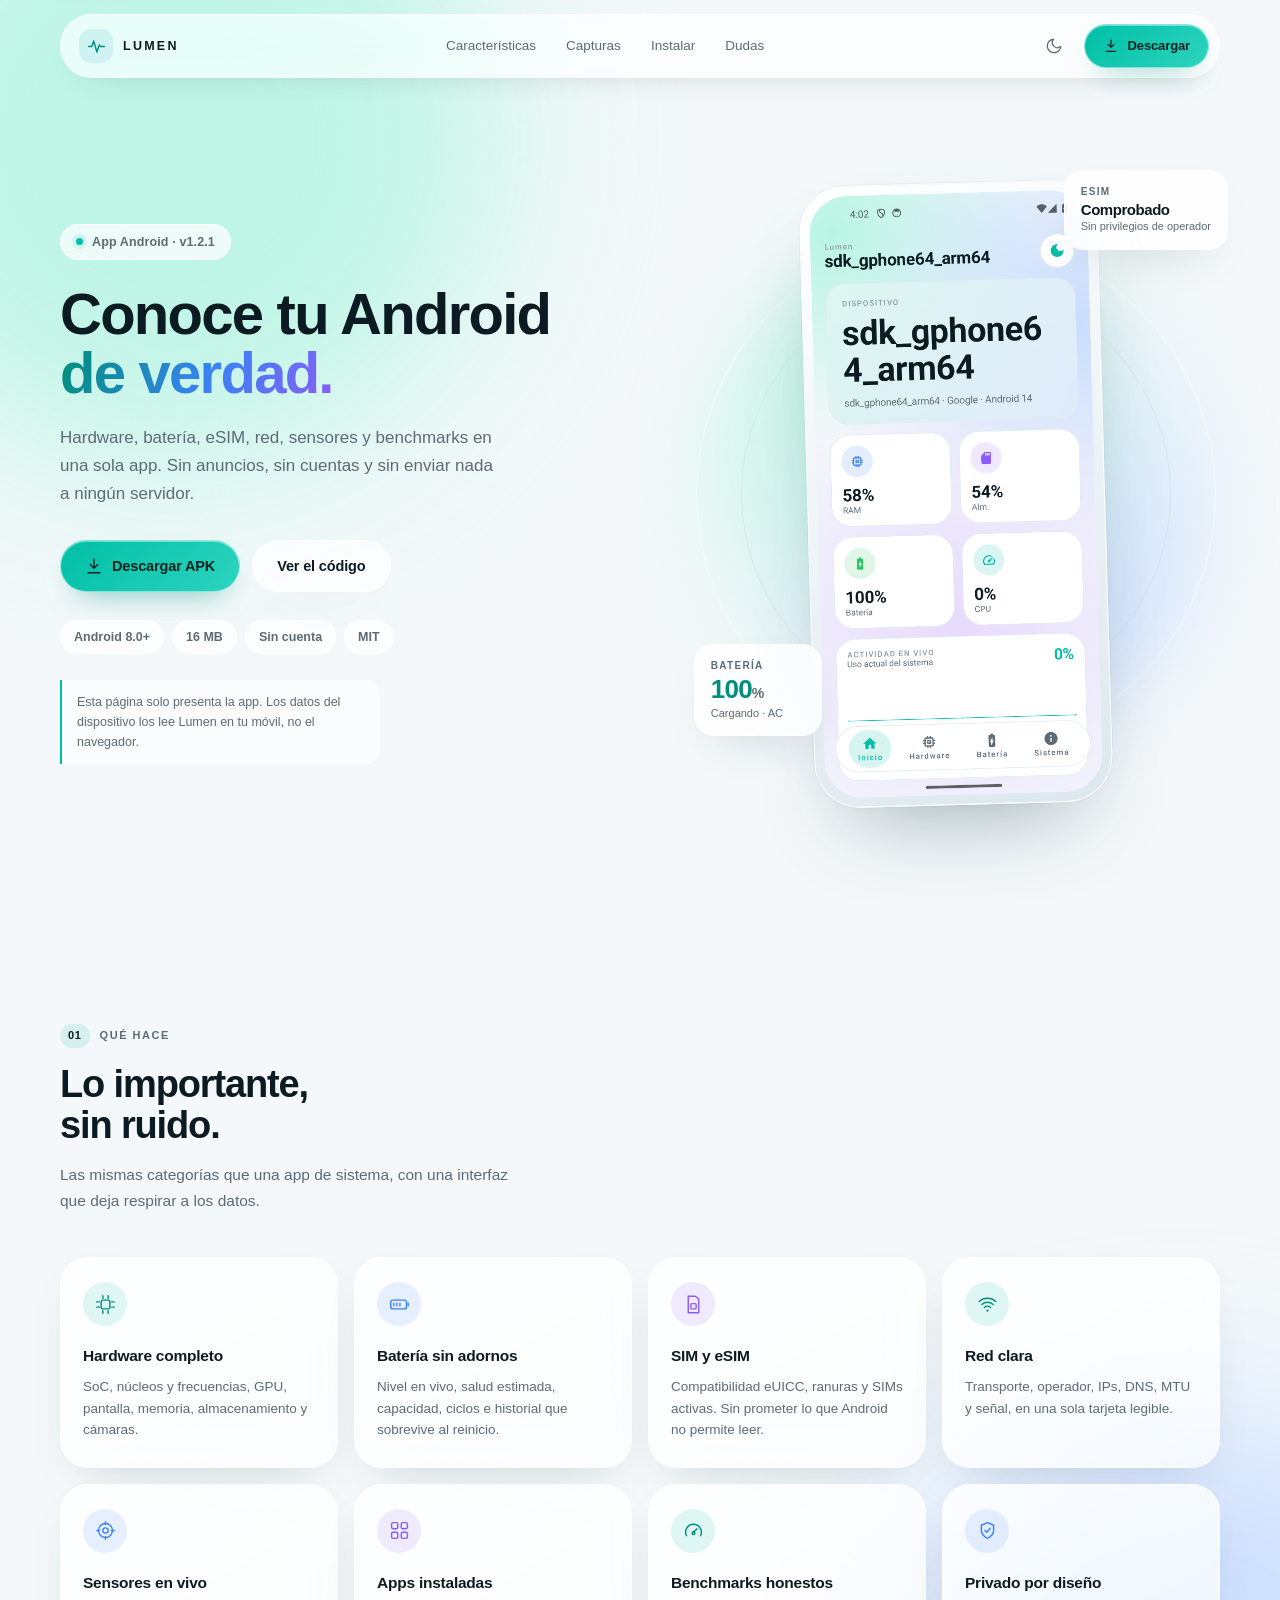
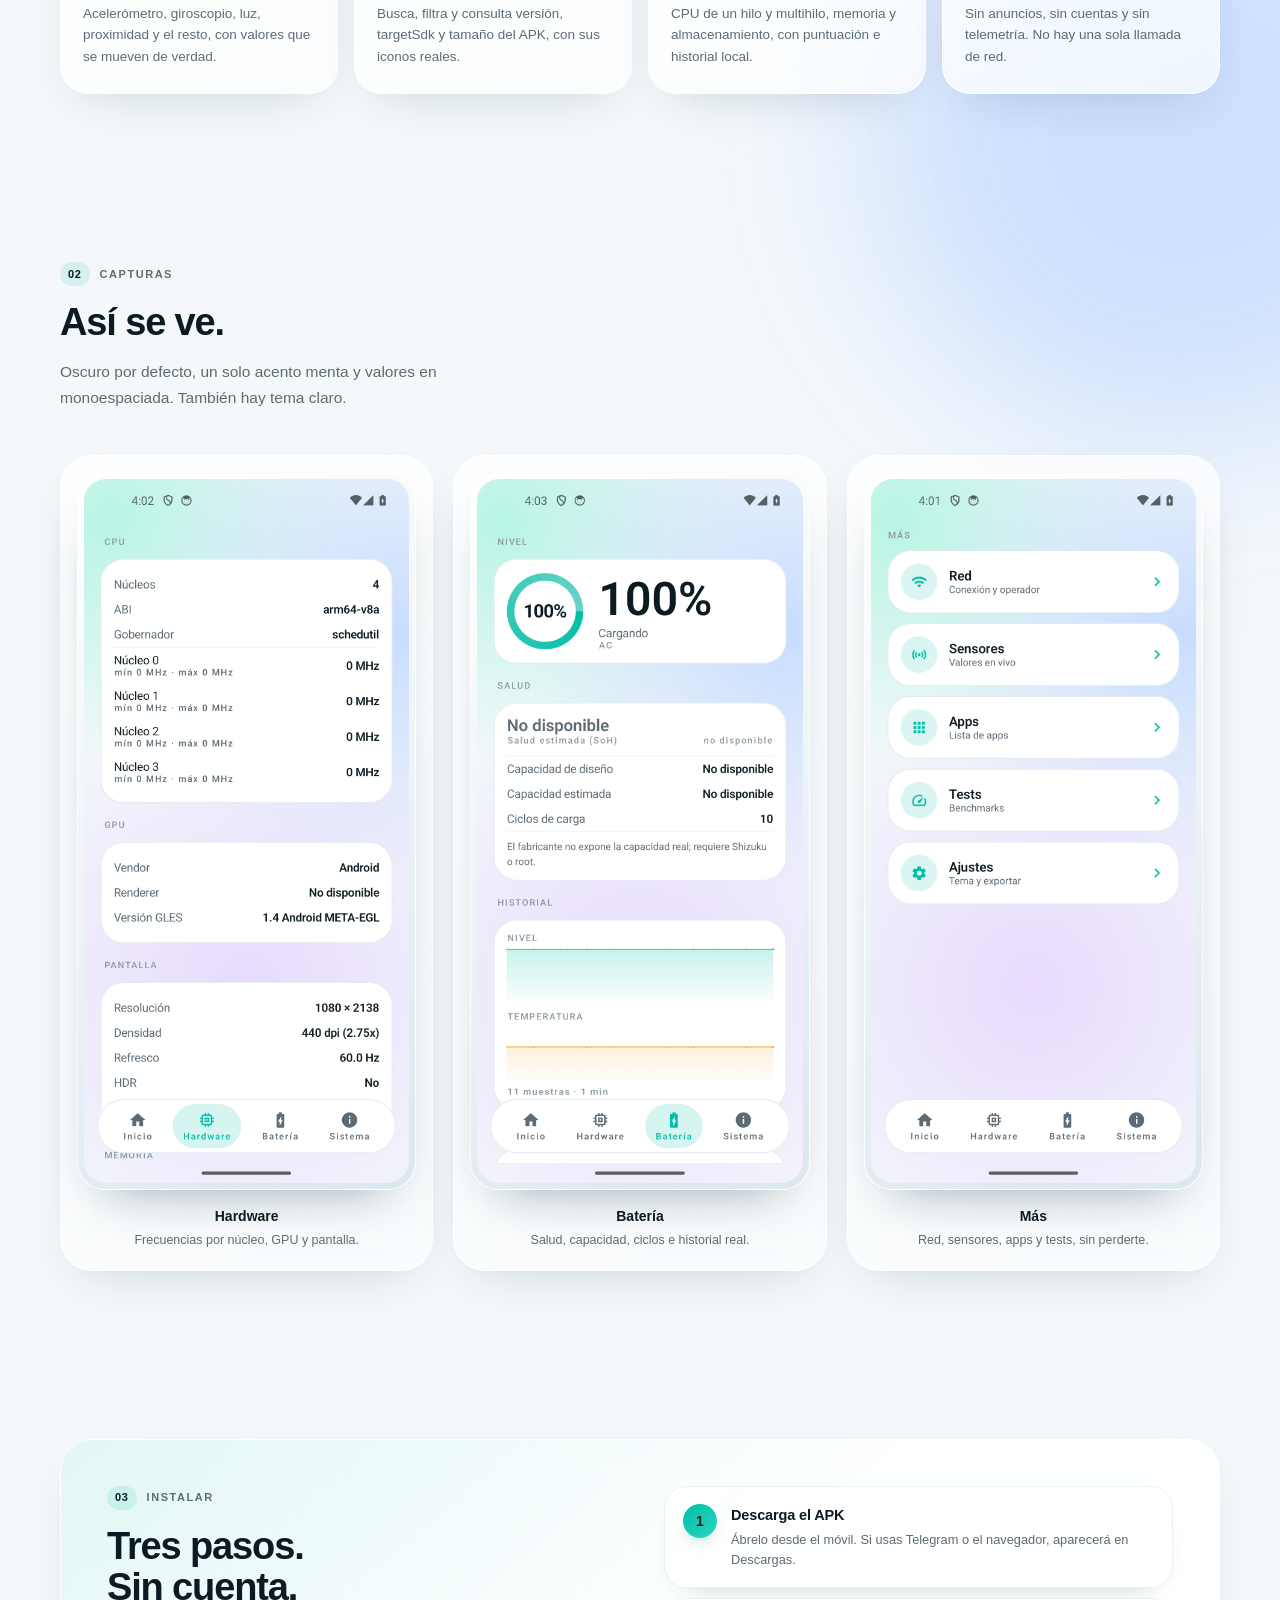
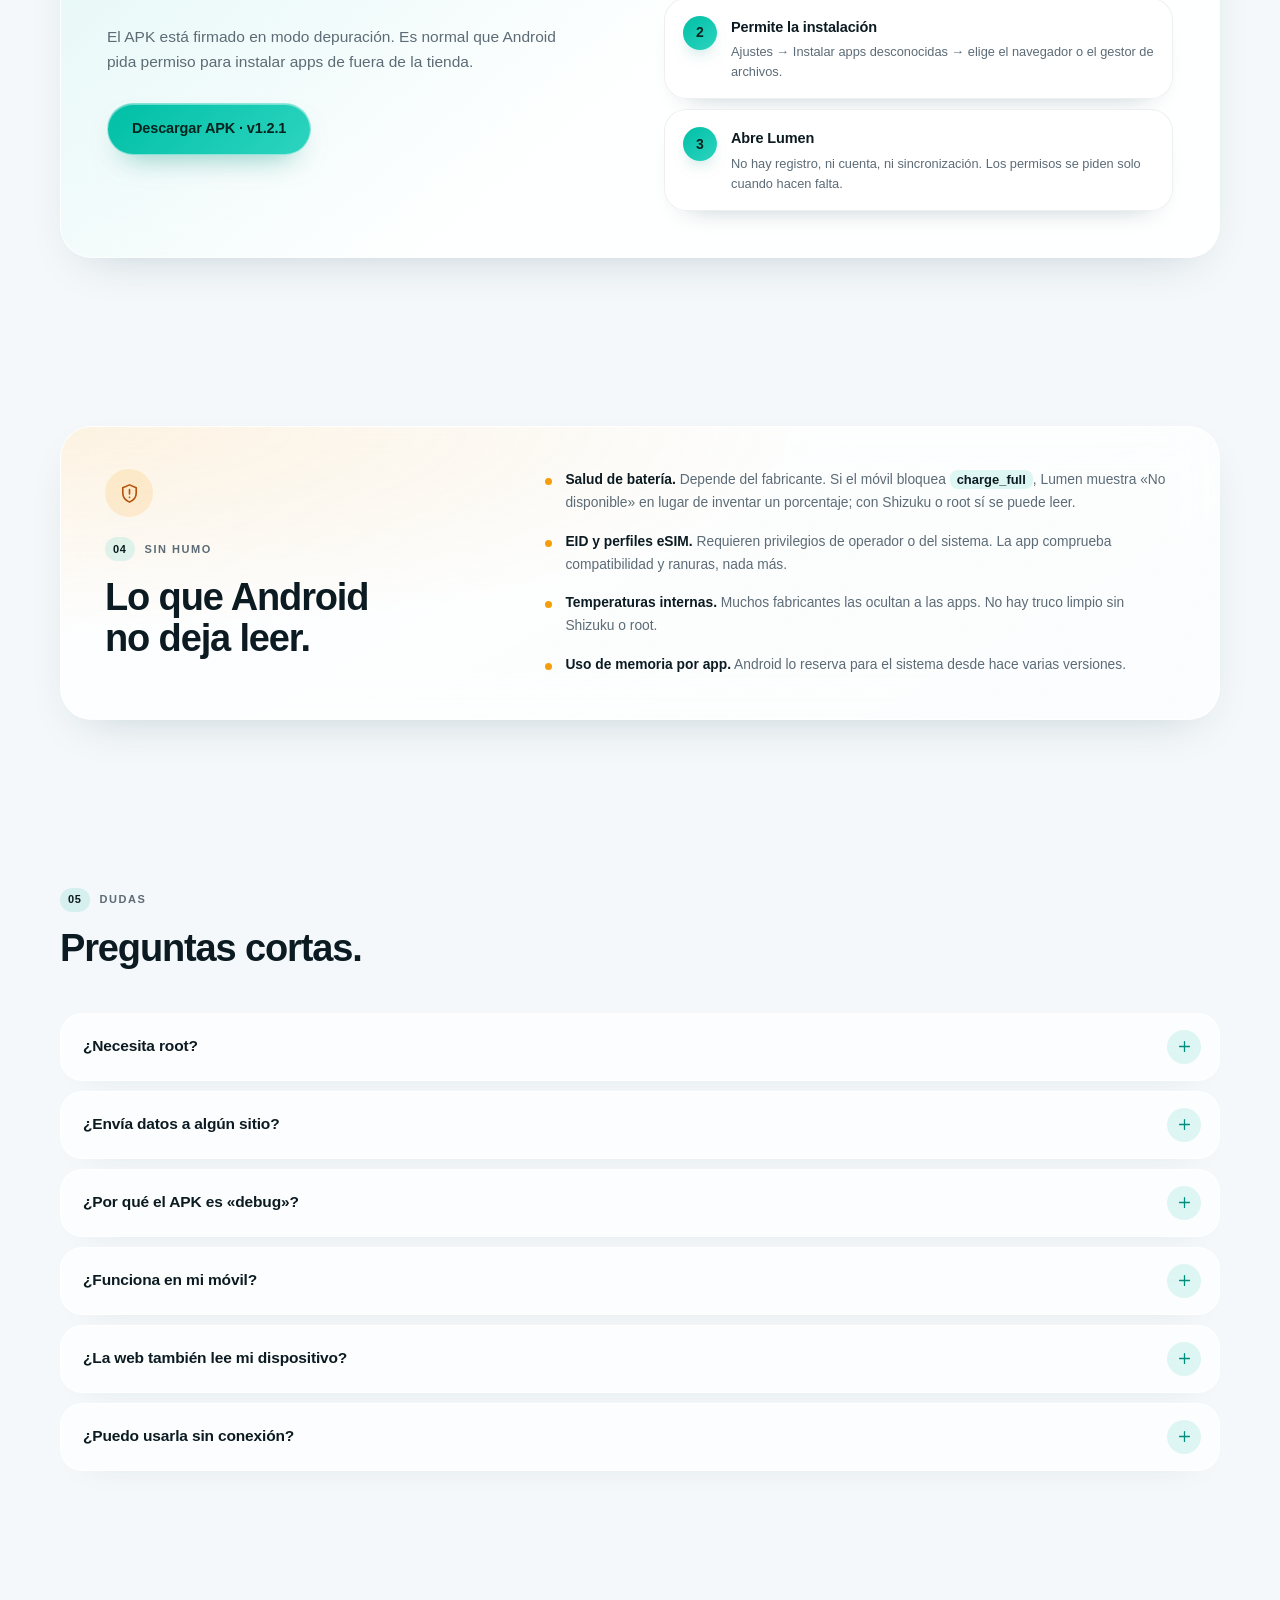
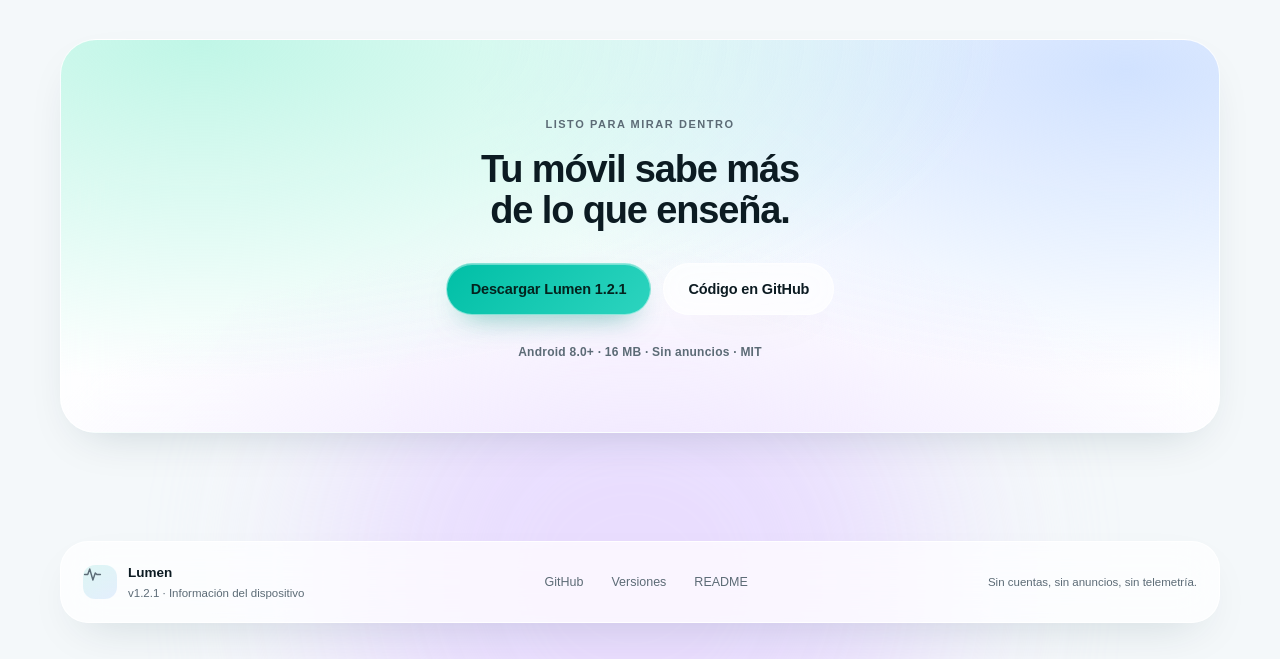
==== commit 277792e9: "v1.2.1: barra de 4 pestañas y botón Más opciones en Sistema" ====
--- a/web/index.html
+++ b/web/index.html
@@ -53,7 +53,7 @@
         <svg class="icon-moon" viewBox="0 0 24 24" fill="none" stroke="currentColor" stroke-width="1.7" stroke-linecap="round" stroke-linejoin="round" aria-hidden="true"><path d="M21 12.8A9 9 0 1 1 11.2 3a7 7 0 0 0 9.8 9.8Z"/></svg>
         <svg class="icon-sun" viewBox="0 0 24 24" fill="none" stroke="currentColor" stroke-width="1.7" stroke-linecap="round" stroke-linejoin="round" aria-hidden="true"><circle cx="12" cy="12" r="4"/><path d="M12 2v2M12 20v2M2 12h2M20 12h2M4.9 4.9l1.4 1.4M17.7 17.7l1.4 1.4M19.1 4.9l-1.4 1.4M6.3 17.7l-1.4 1.4"/></svg>
       </button>
-      <a class="btn btn-primary btn-small" href="https://github.com/aurenox-global/lumen-device-info/releases/download/v1.2.0/lumen-debug.apk">
+      <a class="btn btn-primary btn-small" href="https://github.com/aurenox-global/lumen-device-info/releases/download/v1.2.1/lumen-debug.apk">
         <svg viewBox="0 0 24 24" fill="none" stroke="currentColor" stroke-width="1.9" stroke-linecap="round" stroke-linejoin="round" aria-hidden="true"><path d="M12 3v11M7.5 9.5 12 14l4.5-4.5M5 20h14"/></svg>
         Descargar
       </a>
@@ -66,12 +66,12 @@
   <!-- HERO -->
   <section class="hero container">
     <div class="hero-copy">
-      <p class="kicker"><span class="pulse-dot" aria-hidden="true"></span> App Android · v1.2.0</p>
+      <p class="kicker"><span class="pulse-dot" aria-hidden="true"></span> App Android · v1.2.1</p>
       <h1>Conoce tu Android<br><span class="accent">de verdad.</span></h1>
       <p class="lead">Hardware, batería, eSIM, red, sensores y benchmarks en una sola app. Sin anuncios, sin cuentas y sin enviar nada a ningún servidor.</p>
 
       <div class="cta-row">
-        <a class="btn btn-primary" href="https://github.com/aurenox-global/lumen-device-info/releases/download/v1.2.0/lumen-debug.apk">
+        <a class="btn btn-primary" href="https://github.com/aurenox-global/lumen-device-info/releases/download/v1.2.1/lumen-debug.apk">
           <svg viewBox="0 0 24 24" fill="none" stroke="currentColor" stroke-width="1.8" stroke-linecap="round" stroke-linejoin="round" aria-hidden="true"><path d="M12 3v12M7 10l5 5 5-5M4 21h16"/></svg>
           Descargar APK
         </a>
@@ -196,7 +196,7 @@
         <p class="eyebrow"><span class="num">03</span> Instalar</p>
         <h2>Tres pasos.<br>Sin cuenta.</h2>
         <p class="section-sub">El APK está firmado en modo depuración. Es normal que Android pida permiso para instalar apps de fuera de la tienda.</p>
-        <a class="btn btn-primary" href="https://github.com/aurenox-global/lumen-device-info/releases/download/v1.2.0/lumen-debug.apk">Descargar APK · v1.2.0</a>
+        <a class="btn btn-primary" href="https://github.com/aurenox-global/lumen-device-info/releases/download/v1.2.1/lumen-debug.apk">Descargar APK · v1.2.1</a>
       </div>
 
       <ol class="steps">
@@ -294,7 +294,7 @@
       <p class="eyebrow">Listo para mirar dentro</p>
       <h2>Tu móvil sabe más<br>de lo que enseña.</h2>
       <div class="cta-row center">
-        <a class="btn btn-primary" href="https://github.com/aurenox-global/lumen-device-info/releases/download/v1.2.0/lumen-debug.apk">Descargar Lumen 1.2.0</a>
+        <a class="btn btn-primary" href="https://github.com/aurenox-global/lumen-device-info/releases/download/v1.2.1/lumen-debug.apk">Descargar Lumen 1.2.1</a>
         <a class="btn btn-ghost" href="https://github.com/aurenox-global/lumen-device-info">Código en GitHub</a>
       </div>
       <p class="micro">Android 8.0+ · 16 MB · Sin anuncios · MIT</p>
@@ -306,7 +306,7 @@
   <div class="container footer-inner">
     <div class="footer-brand">
       <span class="brand-mark" aria-hidden="true"><svg viewBox="0 0 24 24" fill="none" stroke="currentColor" stroke-width="1.8" stroke-linecap="round" stroke-linejoin="round"><path d="M2 12h4l2.5-7 4 14 3-9 2 2h4.5"/></svg></span>
-      <div><strong>Lumen</strong><span>v1.2.0 · Información del dispositivo</span></div>
+      <div><strong>Lumen</strong><span>v1.2.1 · Información del dispositivo</span></div>
     </div>
     <nav aria-label="Enlaces">
       <a href="https://github.com/aurenox-global/lumen-device-info">GitHub</a>
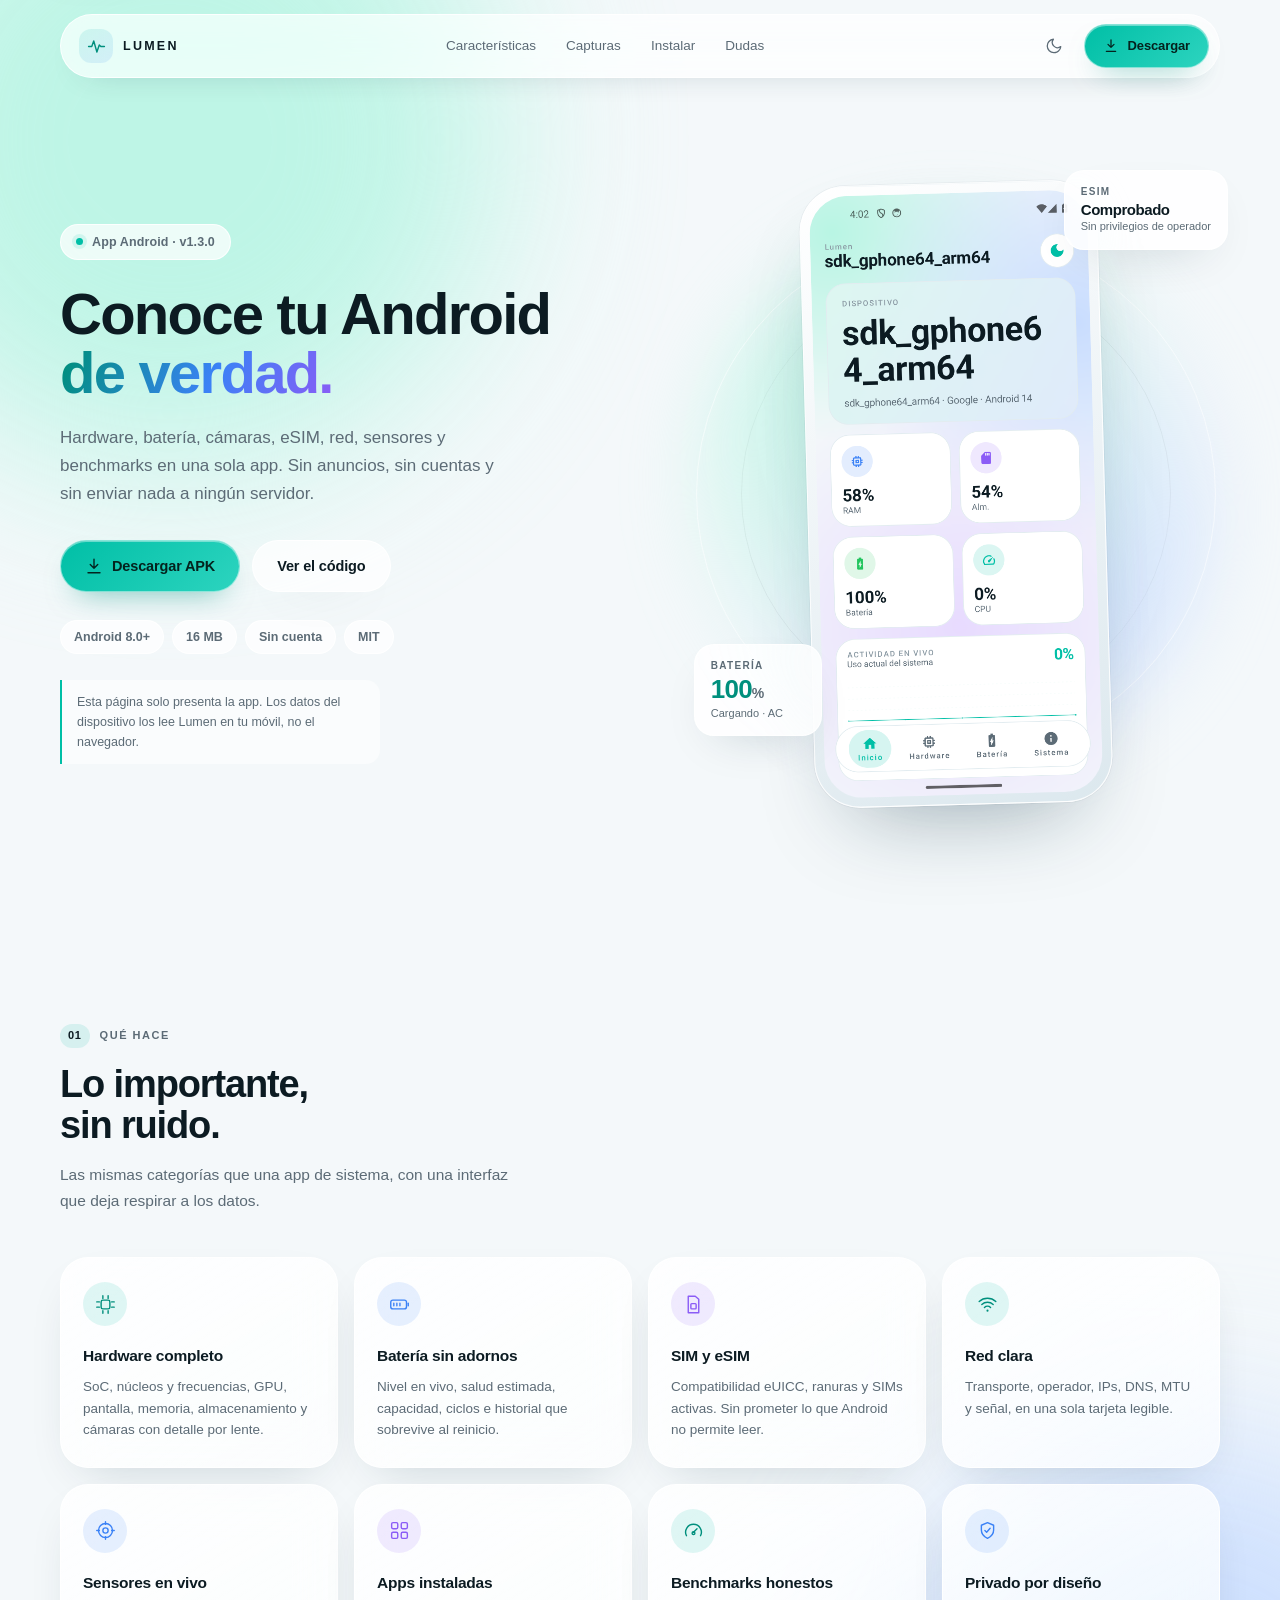
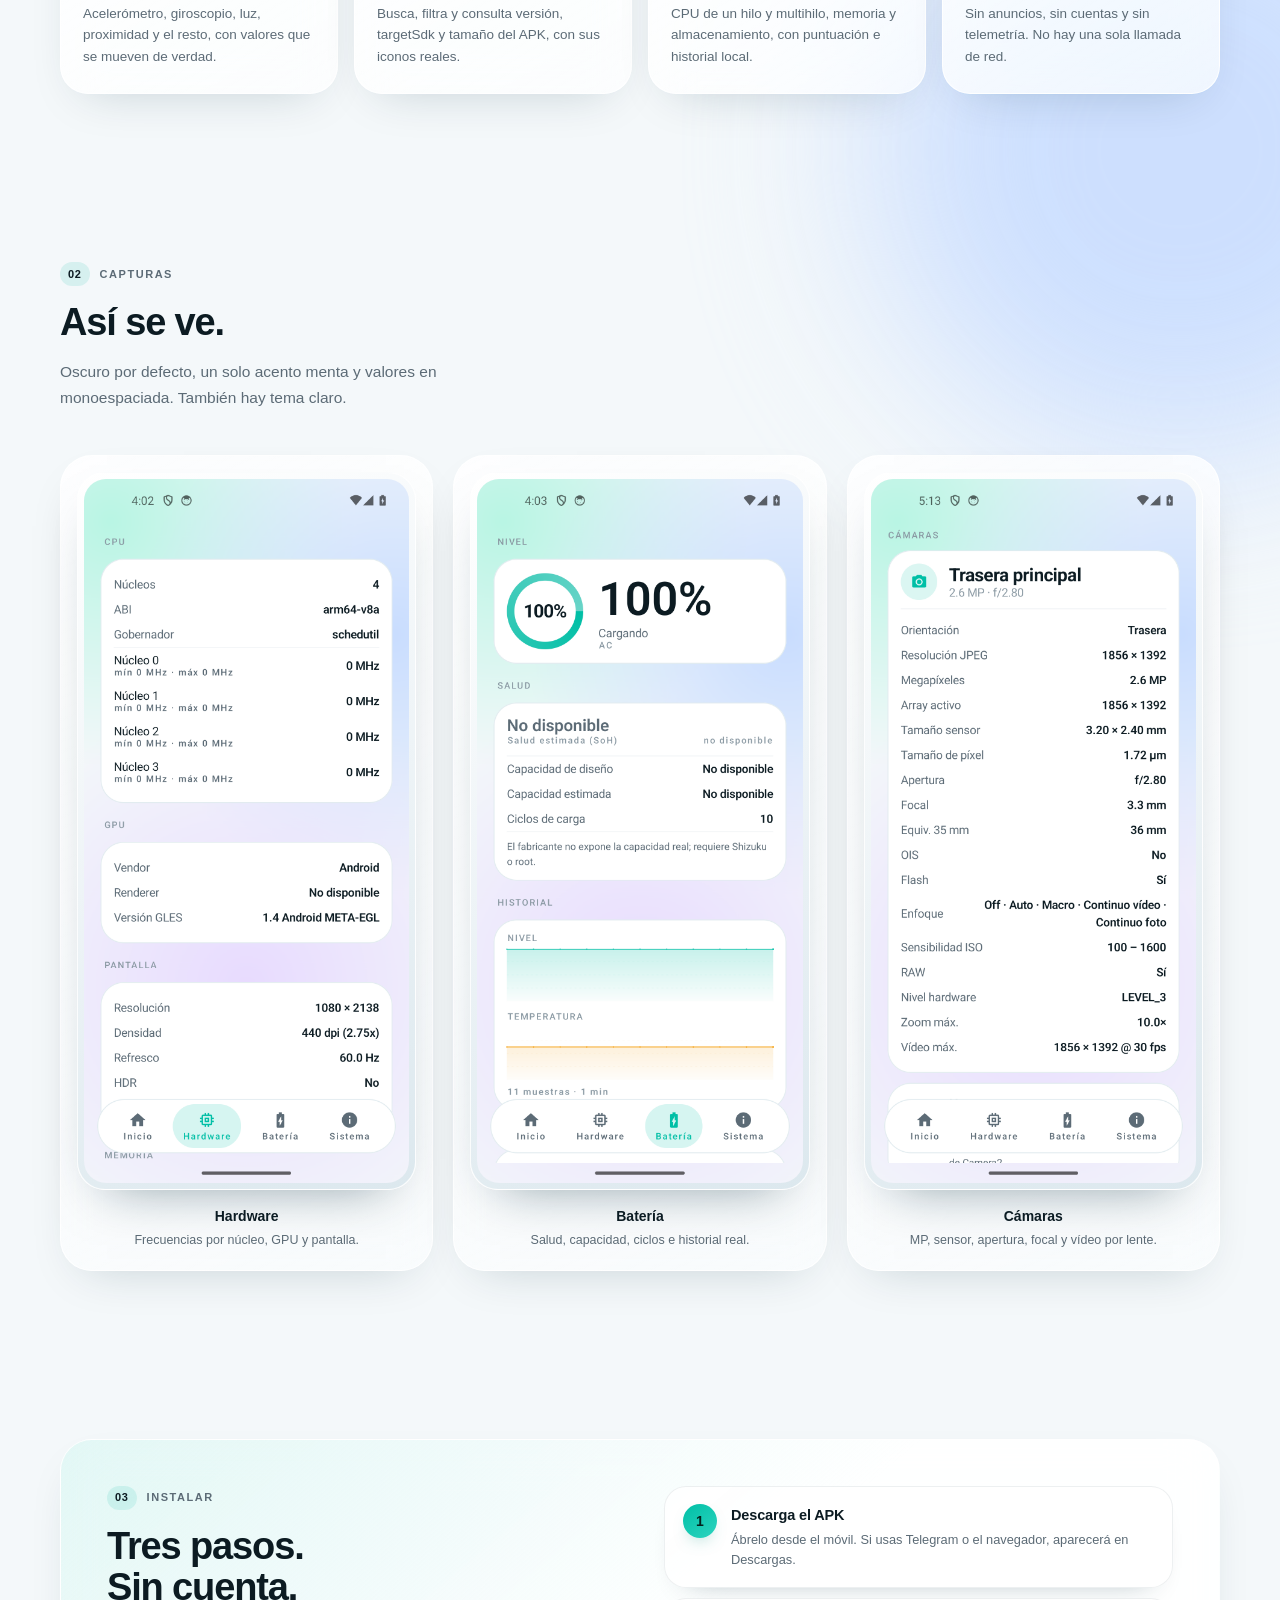
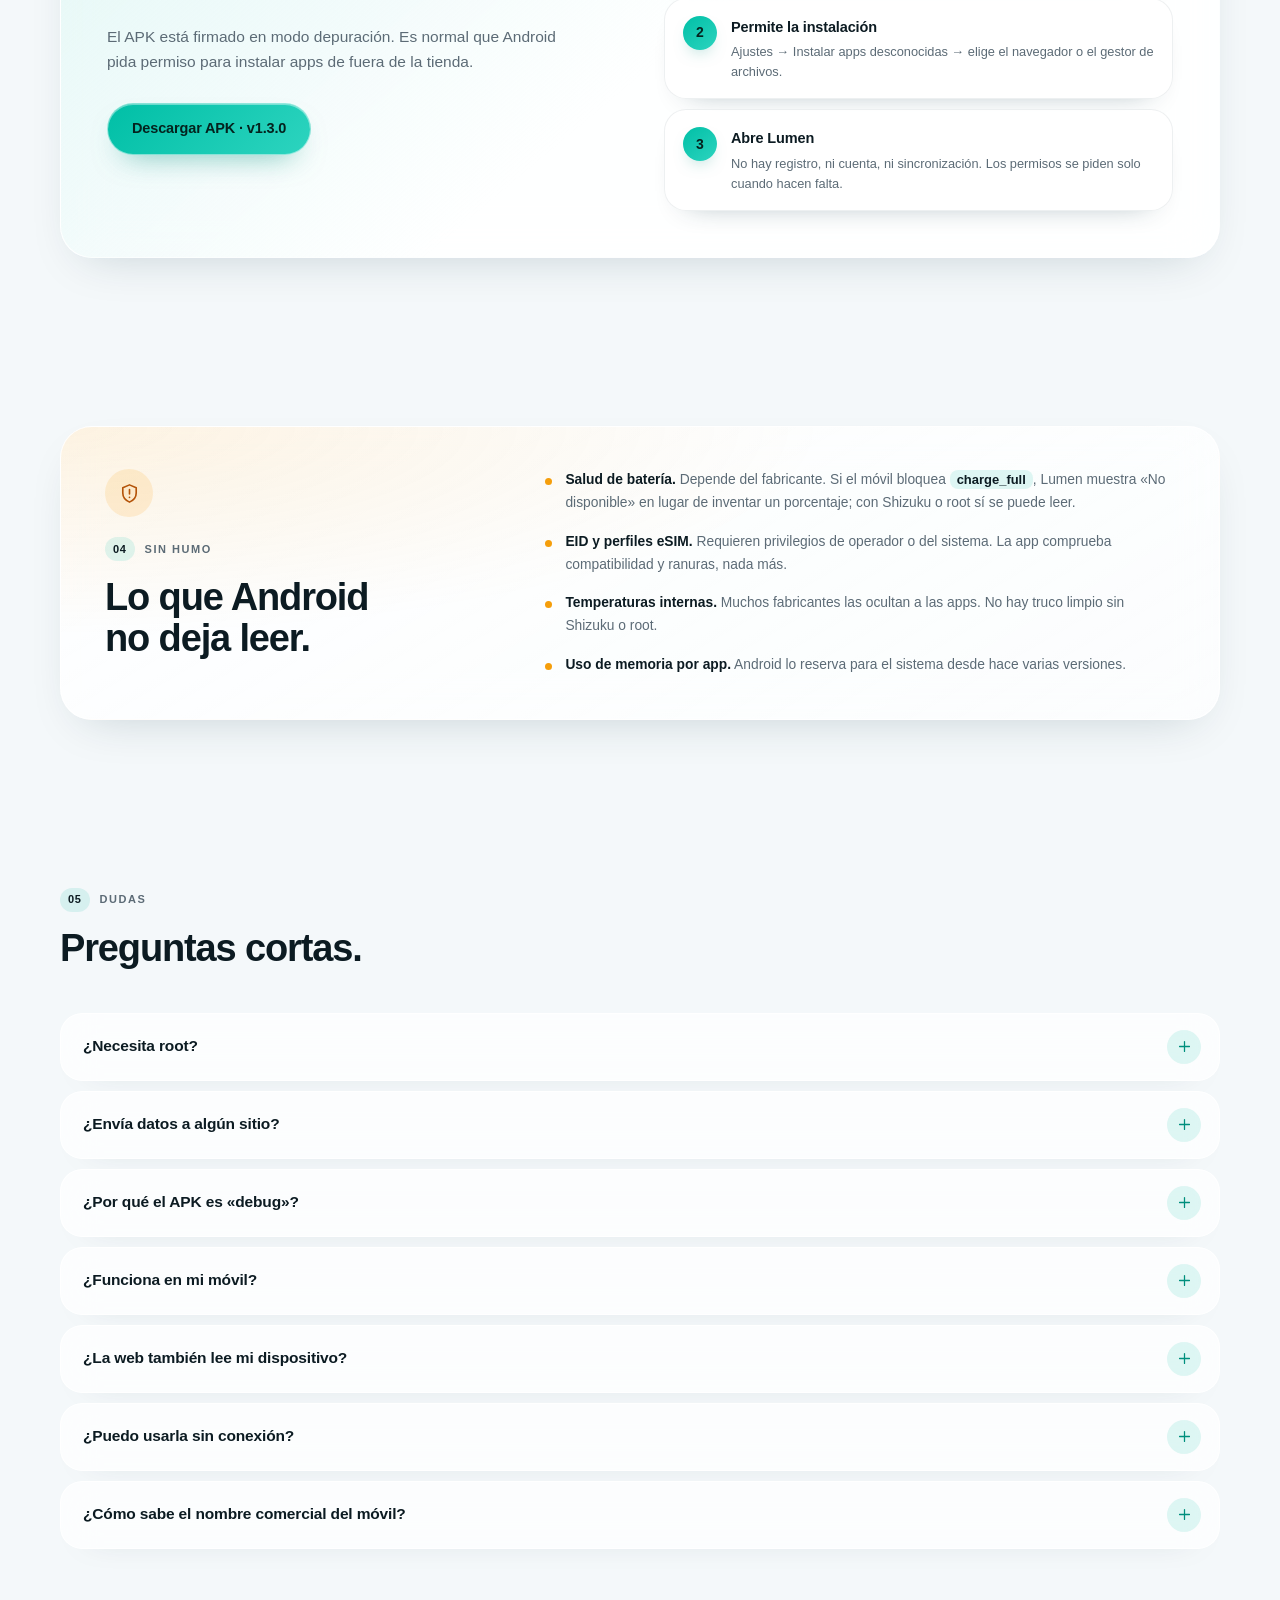
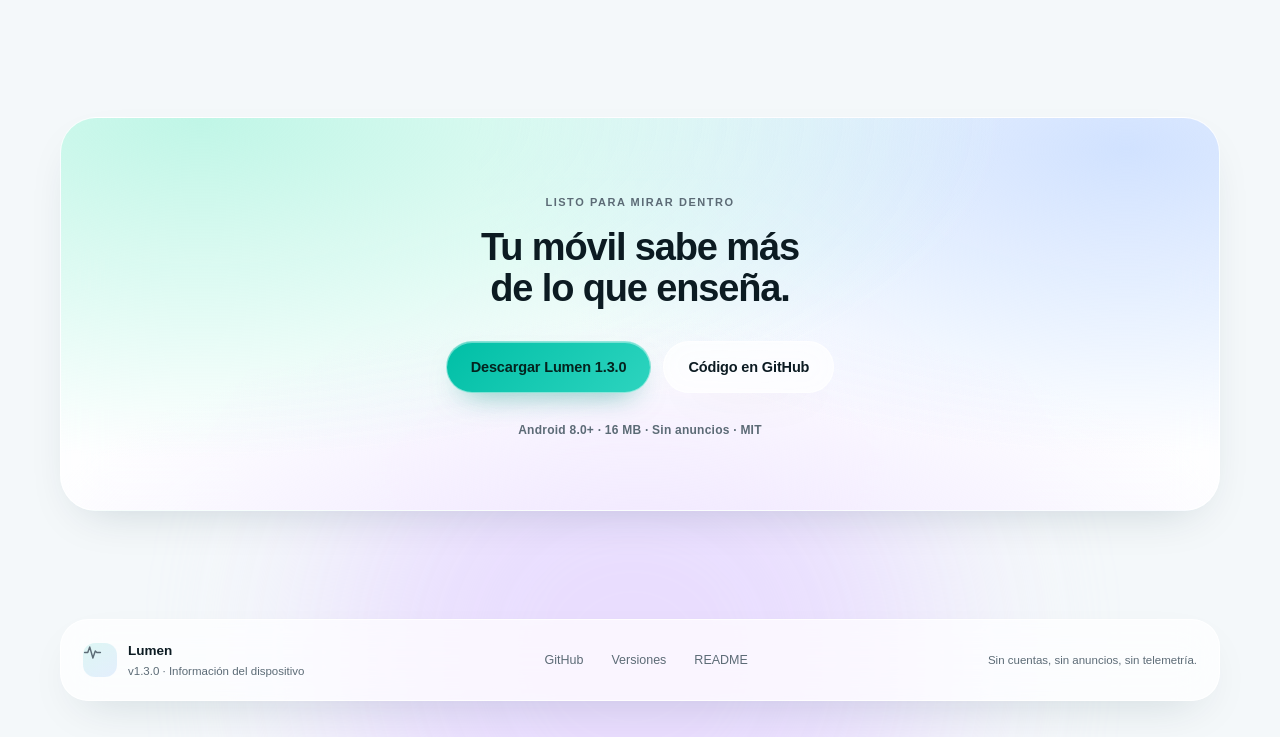
==== commit b95d947b: "v1.3.0: nombre comercial offline y pantalla de cámaras" ====
--- a/web/index.html
+++ b/web/index.html
@@ -8,7 +8,7 @@
 <meta name="theme-color" content="#F4F8FA">
 <link rel="icon" href="favicon.svg" type="image/svg+xml">
 <meta property="og:title" content="Lumen — Conoce tu Android de verdad">
-<meta property="og:description" content="Hardware, batería, eSIM, red, sensores y benchmarks. Sin anuncios, sin cuentas y sin telemetría.">
+<meta property="og:description" content="Hardware, batería, cámaras, eSIM, red, sensores y benchmarks. Sin anuncios, sin cuentas y sin telemetría.">
 <meta property="og:type" content="website">
 <meta property="og:image" content="img/inicio.png">
 <script>
@@ -53,7 +53,7 @@
         <svg class="icon-moon" viewBox="0 0 24 24" fill="none" stroke="currentColor" stroke-width="1.7" stroke-linecap="round" stroke-linejoin="round" aria-hidden="true"><path d="M21 12.8A9 9 0 1 1 11.2 3a7 7 0 0 0 9.8 9.8Z"/></svg>
         <svg class="icon-sun" viewBox="0 0 24 24" fill="none" stroke="currentColor" stroke-width="1.7" stroke-linecap="round" stroke-linejoin="round" aria-hidden="true"><circle cx="12" cy="12" r="4"/><path d="M12 2v2M12 20v2M2 12h2M20 12h2M4.9 4.9l1.4 1.4M17.7 17.7l1.4 1.4M19.1 4.9l-1.4 1.4M6.3 17.7l-1.4 1.4"/></svg>
       </button>
-      <a class="btn btn-primary btn-small" href="https://github.com/aurenox-global/lumen-device-info/releases/download/v1.2.1/lumen-debug.apk">
+      <a class="btn btn-primary btn-small" href="https://github.com/aurenox-global/lumen-device-info/releases/download/v1.3.0/lumen-debug.apk">
         <svg viewBox="0 0 24 24" fill="none" stroke="currentColor" stroke-width="1.9" stroke-linecap="round" stroke-linejoin="round" aria-hidden="true"><path d="M12 3v11M7.5 9.5 12 14l4.5-4.5M5 20h14"/></svg>
         Descargar
       </a>
@@ -66,12 +66,12 @@
   <!-- HERO -->
   <section class="hero container">
     <div class="hero-copy">
-      <p class="kicker"><span class="pulse-dot" aria-hidden="true"></span> App Android · v1.2.1</p>
+      <p class="kicker"><span class="pulse-dot" aria-hidden="true"></span> App Android · v1.3.0</p>
       <h1>Conoce tu Android<br><span class="accent">de verdad.</span></h1>
-      <p class="lead">Hardware, batería, eSIM, red, sensores y benchmarks en una sola app. Sin anuncios, sin cuentas y sin enviar nada a ningún servidor.</p>
+      <p class="lead">Hardware, batería, cámaras, eSIM, red, sensores y benchmarks en una sola app. Sin anuncios, sin cuentas y sin enviar nada a ningún servidor.</p>
 
       <div class="cta-row">
-        <a class="btn btn-primary" href="https://github.com/aurenox-global/lumen-device-info/releases/download/v1.2.1/lumen-debug.apk">
+        <a class="btn btn-primary" href="https://github.com/aurenox-global/lumen-device-info/releases/download/v1.3.0/lumen-debug.apk">
           <svg viewBox="0 0 24 24" fill="none" stroke="currentColor" stroke-width="1.8" stroke-linecap="round" stroke-linejoin="round" aria-hidden="true"><path d="M12 3v12M7 10l5 5 5-5M4 21h16"/></svg>
           Descargar APK
         </a>
@@ -118,7 +118,7 @@
       <article class="card feature">
         <span class="icon-box" aria-hidden="true"><svg viewBox="0 0 24 24" fill="none" stroke="currentColor" stroke-width="1.6" stroke-linecap="round" stroke-linejoin="round"><rect x="7" y="7" width="10" height="10" rx="2"/><path d="M9 2v3M15 2v3M9 19v3M15 19v3M2 9h3M2 15h3M19 9h3M19 15h3"/></svg></span>
         <h3>Hardware completo</h3>
-        <p>SoC, núcleos y frecuencias, GPU, pantalla, memoria, almacenamiento y cámaras.</p>
+        <p>SoC, núcleos y frecuencias, GPU, pantalla, memoria, almacenamiento y cámaras con detalle por lente.</p>
       </article>
 
       <article class="card feature">
@@ -183,8 +183,8 @@
         <figcaption><strong>Batería</strong><span>Salud, capacidad, ciclos e historial real.</span></figcaption>
       </figure>
       <figure class="screen">
-        <div class="phone phone-small"><img src="img/mas.png" alt="Pantalla Más con accesos a red, sensores, apps y tests" width="1080" height="2340"></div>
-        <figcaption><strong>Más</strong><span>Red, sensores, apps y tests, sin perderte.</span></figcaption>
+        <div class="phone phone-small"><img src="img/camaras.png" alt="Pantalla de cámaras con resolución, sensor, apertura y vídeo" width="1080" height="2340"></div>
+        <figcaption><strong>Cámaras</strong><span>MP, sensor, apertura, focal y vídeo por lente.</span></figcaption>
       </figure>
     </div>
   </section>
@@ -196,7 +196,7 @@
         <p class="eyebrow"><span class="num">03</span> Instalar</p>
         <h2>Tres pasos.<br>Sin cuenta.</h2>
         <p class="section-sub">El APK está firmado en modo depuración. Es normal que Android pida permiso para instalar apps de fuera de la tienda.</p>
-        <a class="btn btn-primary" href="https://github.com/aurenox-global/lumen-device-info/releases/download/v1.2.1/lumen-debug.apk">Descargar APK · v1.2.1</a>
+        <a class="btn btn-primary" href="https://github.com/aurenox-global/lumen-device-info/releases/download/v1.3.0/lumen-debug.apk">Descargar APK · v1.3.0</a>
       </div>
 
       <ol class="steps">
@@ -285,6 +285,13 @@
         </summary>
         <p>Sí. La app no necesita internet para nada.</p>
       </details>
+      <details>
+        <summary>
+          <span>¿Cómo sabe el nombre comercial del móvil?</span>
+          <span class="faq-icon" aria-hidden="true"><svg viewBox="0 0 24 24" fill="none" stroke="currentColor" stroke-width="1.8" stroke-linecap="round"><path d="M12 5v14M5 12h14"/></svg></span>
+        </summary>
+        <p>Lumen incluye la lista oficial de dispositivos de Google (~64.000 modelos) dentro de la app. Busca el código real del teléfono, como V2454A, y muestra su nombre comercial: vivo X200 Ultra. No hace ninguna consulta a internet.</p>
+      </details>
     </div>
   </section>
 
@@ -294,7 +301,7 @@
       <p class="eyebrow">Listo para mirar dentro</p>
       <h2>Tu móvil sabe más<br>de lo que enseña.</h2>
       <div class="cta-row center">
-        <a class="btn btn-primary" href="https://github.com/aurenox-global/lumen-device-info/releases/download/v1.2.1/lumen-debug.apk">Descargar Lumen 1.2.1</a>
+        <a class="btn btn-primary" href="https://github.com/aurenox-global/lumen-device-info/releases/download/v1.3.0/lumen-debug.apk">Descargar Lumen 1.3.0</a>
         <a class="btn btn-ghost" href="https://github.com/aurenox-global/lumen-device-info">Código en GitHub</a>
       </div>
       <p class="micro">Android 8.0+ · 16 MB · Sin anuncios · MIT</p>
@@ -306,7 +313,7 @@
   <div class="container footer-inner">
     <div class="footer-brand">
       <span class="brand-mark" aria-hidden="true"><svg viewBox="0 0 24 24" fill="none" stroke="currentColor" stroke-width="1.8" stroke-linecap="round" stroke-linejoin="round"><path d="M2 12h4l2.5-7 4 14 3-9 2 2h4.5"/></svg></span>
-      <div><strong>Lumen</strong><span>v1.2.1 · Información del dispositivo</span></div>
+      <div><strong>Lumen</strong><span>v1.3.0 · Información del dispositivo</span></div>
     </div>
     <nav aria-label="Enlaces">
       <a href="https://github.com/aurenox-global/lumen-device-info">GitHub</a>
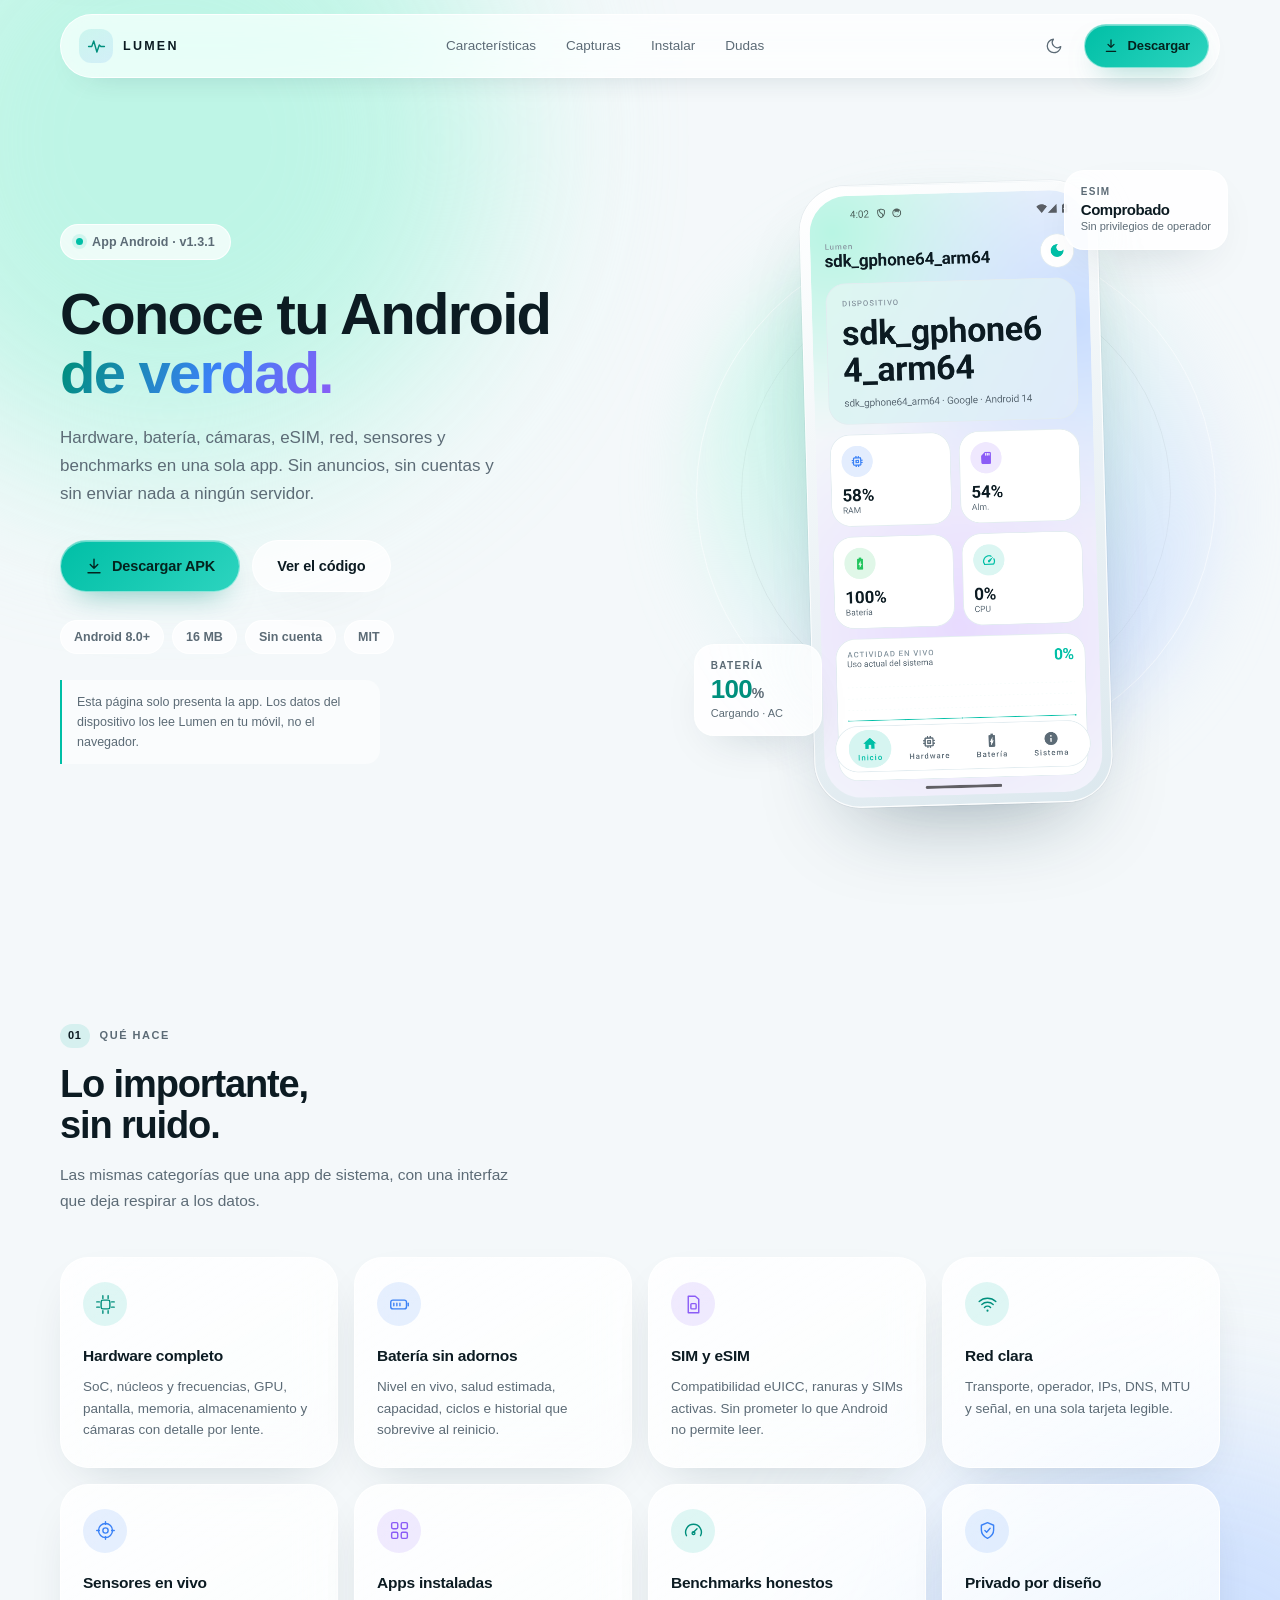
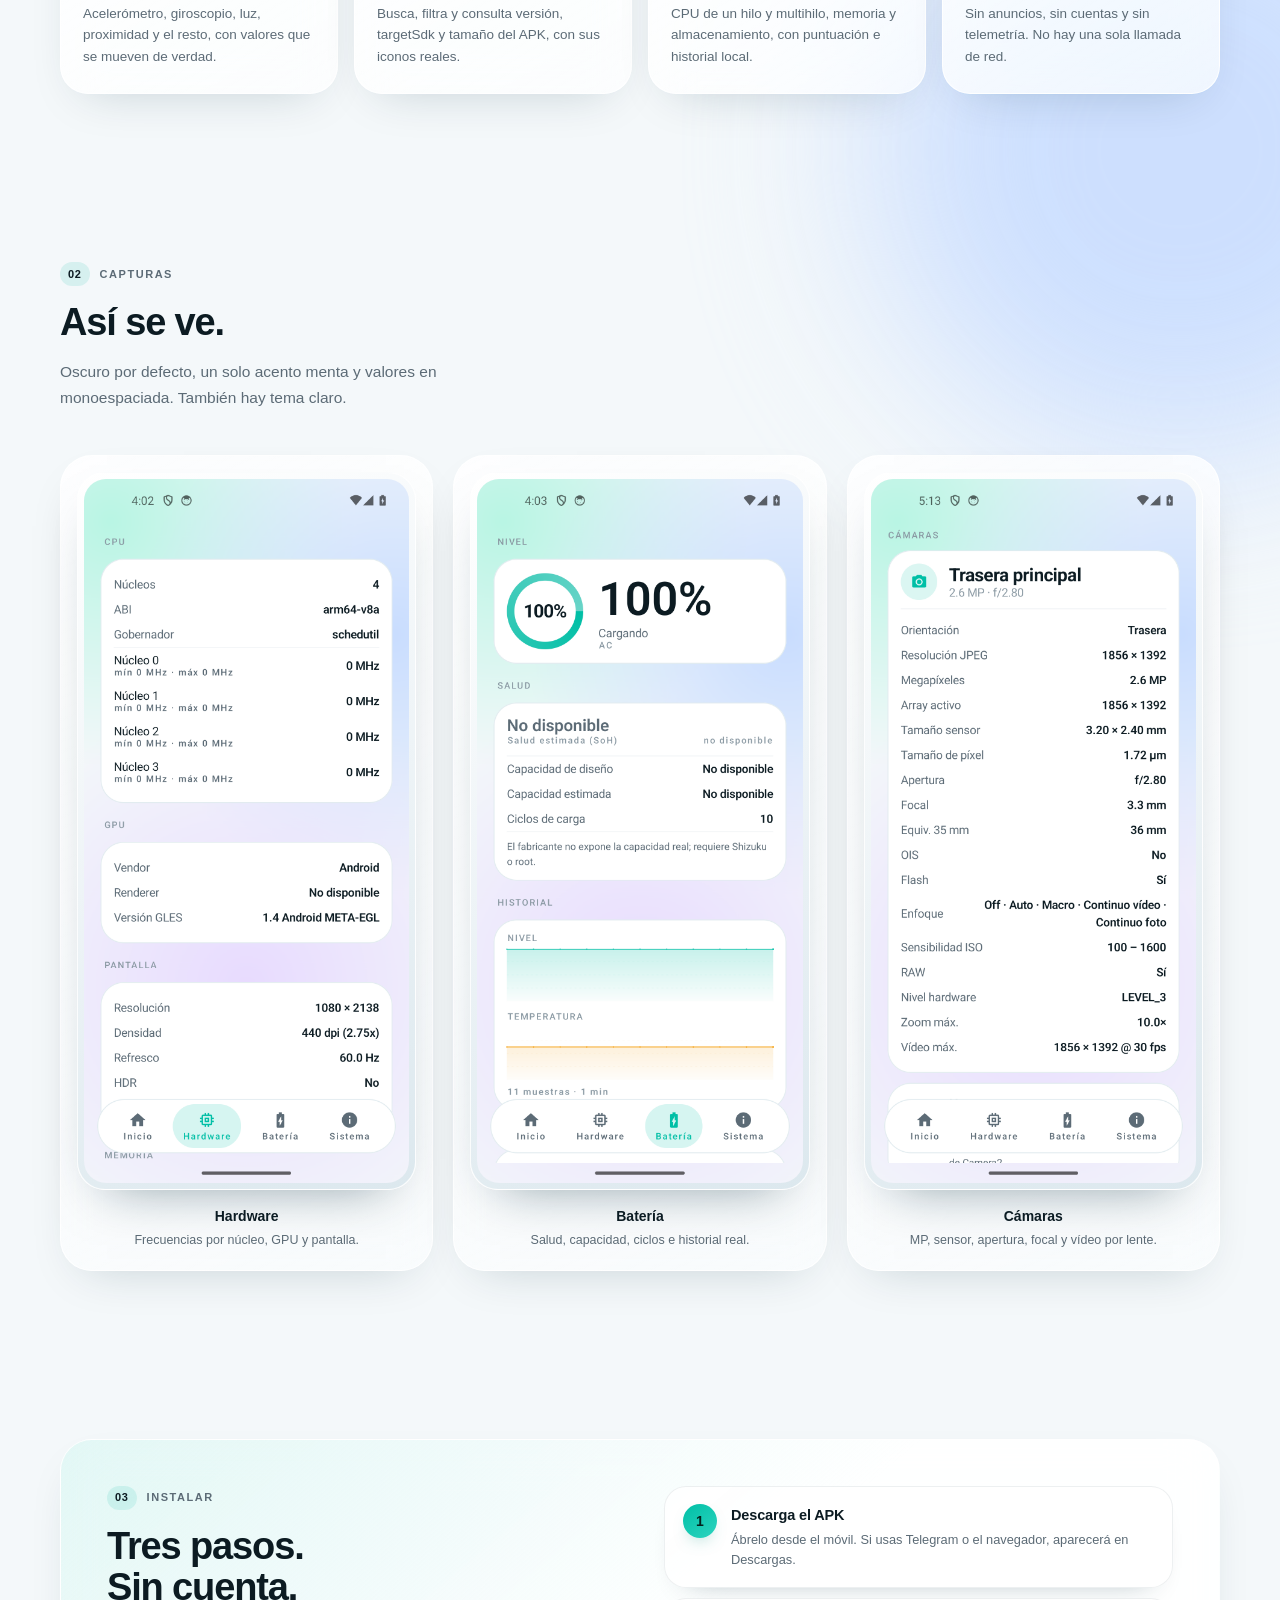
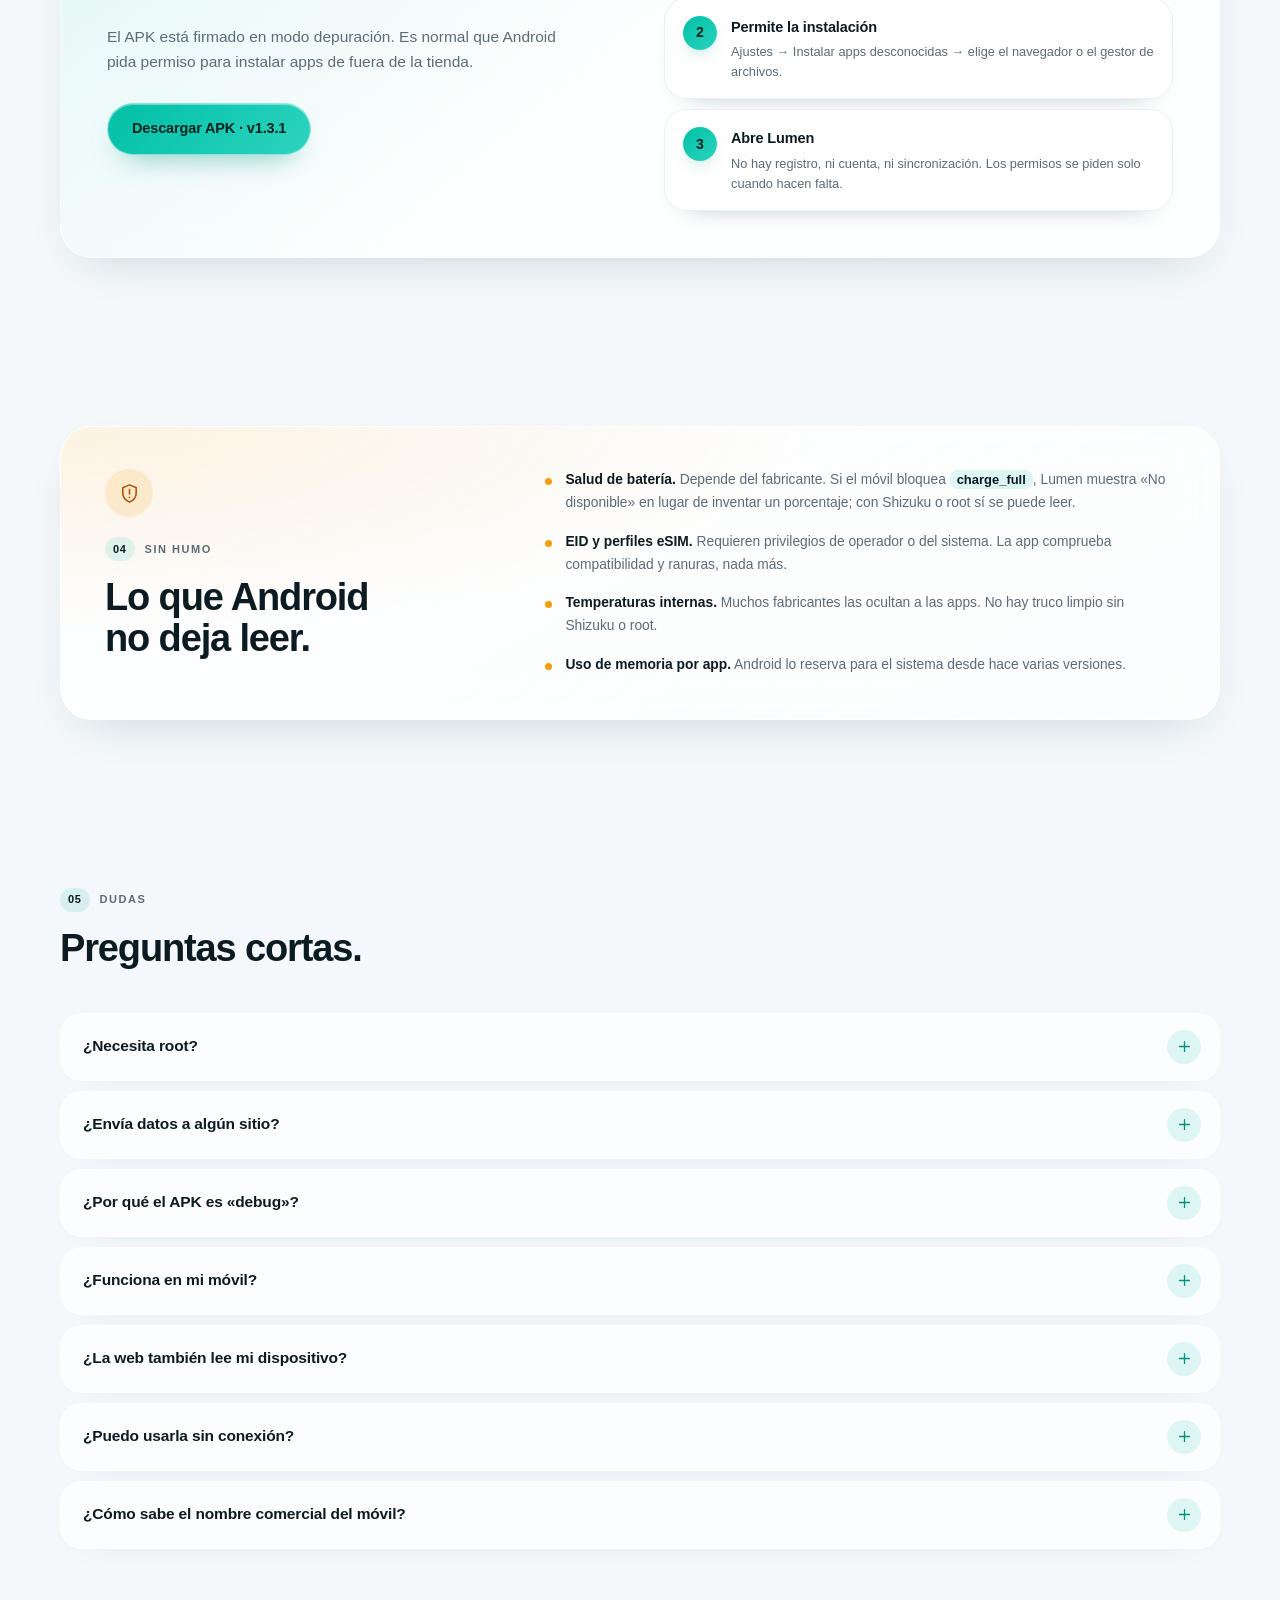
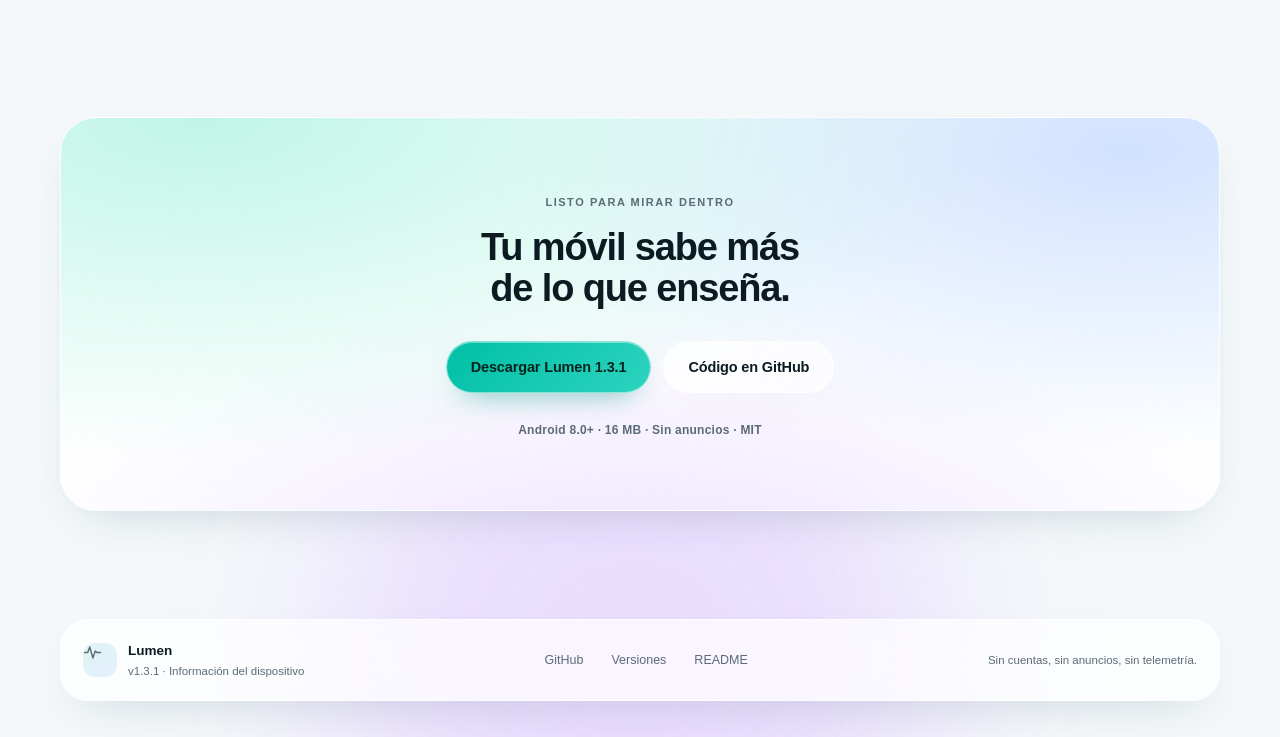
==== commit a07d3dbb: "v1.3.1: corrige la carga del listado de nombres comerciales" ====
--- a/web/index.html
+++ b/web/index.html
@@ -53,7 +53,7 @@
         <svg class="icon-moon" viewBox="0 0 24 24" fill="none" stroke="currentColor" stroke-width="1.7" stroke-linecap="round" stroke-linejoin="round" aria-hidden="true"><path d="M21 12.8A9 9 0 1 1 11.2 3a7 7 0 0 0 9.8 9.8Z"/></svg>
         <svg class="icon-sun" viewBox="0 0 24 24" fill="none" stroke="currentColor" stroke-width="1.7" stroke-linecap="round" stroke-linejoin="round" aria-hidden="true"><circle cx="12" cy="12" r="4"/><path d="M12 2v2M12 20v2M2 12h2M20 12h2M4.9 4.9l1.4 1.4M17.7 17.7l1.4 1.4M19.1 4.9l-1.4 1.4M6.3 17.7l-1.4 1.4"/></svg>
       </button>
-      <a class="btn btn-primary btn-small" href="https://github.com/aurenox-global/lumen-device-info/releases/download/v1.3.0/lumen-debug.apk">
+      <a class="btn btn-primary btn-small" href="https://github.com/aurenox-global/lumen-device-info/releases/download/v1.3.1/lumen-debug.apk">
         <svg viewBox="0 0 24 24" fill="none" stroke="currentColor" stroke-width="1.9" stroke-linecap="round" stroke-linejoin="round" aria-hidden="true"><path d="M12 3v11M7.5 9.5 12 14l4.5-4.5M5 20h14"/></svg>
         Descargar
       </a>
@@ -66,12 +66,12 @@
   <!-- HERO -->
   <section class="hero container">
     <div class="hero-copy">
-      <p class="kicker"><span class="pulse-dot" aria-hidden="true"></span> App Android · v1.3.0</p>
+      <p class="kicker"><span class="pulse-dot" aria-hidden="true"></span> App Android · v1.3.1</p>
       <h1>Conoce tu Android<br><span class="accent">de verdad.</span></h1>
       <p class="lead">Hardware, batería, cámaras, eSIM, red, sensores y benchmarks en una sola app. Sin anuncios, sin cuentas y sin enviar nada a ningún servidor.</p>
 
       <div class="cta-row">
-        <a class="btn btn-primary" href="https://github.com/aurenox-global/lumen-device-info/releases/download/v1.3.0/lumen-debug.apk">
+        <a class="btn btn-primary" href="https://github.com/aurenox-global/lumen-device-info/releases/download/v1.3.1/lumen-debug.apk">
           <svg viewBox="0 0 24 24" fill="none" stroke="currentColor" stroke-width="1.8" stroke-linecap="round" stroke-linejoin="round" aria-hidden="true"><path d="M12 3v12M7 10l5 5 5-5M4 21h16"/></svg>
           Descargar APK
         </a>
@@ -196,7 +196,7 @@
         <p class="eyebrow"><span class="num">03</span> Instalar</p>
         <h2>Tres pasos.<br>Sin cuenta.</h2>
         <p class="section-sub">El APK está firmado en modo depuración. Es normal que Android pida permiso para instalar apps de fuera de la tienda.</p>
-        <a class="btn btn-primary" href="https://github.com/aurenox-global/lumen-device-info/releases/download/v1.3.0/lumen-debug.apk">Descargar APK · v1.3.0</a>
+        <a class="btn btn-primary" href="https://github.com/aurenox-global/lumen-device-info/releases/download/v1.3.1/lumen-debug.apk">Descargar APK · v1.3.1</a>
       </div>
 
       <ol class="steps">
@@ -301,7 +301,7 @@
       <p class="eyebrow">Listo para mirar dentro</p>
       <h2>Tu móvil sabe más<br>de lo que enseña.</h2>
       <div class="cta-row center">
-        <a class="btn btn-primary" href="https://github.com/aurenox-global/lumen-device-info/releases/download/v1.3.0/lumen-debug.apk">Descargar Lumen 1.3.0</a>
+        <a class="btn btn-primary" href="https://github.com/aurenox-global/lumen-device-info/releases/download/v1.3.1/lumen-debug.apk">Descargar Lumen 1.3.1</a>
         <a class="btn btn-ghost" href="https://github.com/aurenox-global/lumen-device-info">Código en GitHub</a>
       </div>
       <p class="micro">Android 8.0+ · 16 MB · Sin anuncios · MIT</p>
@@ -313,7 +313,7 @@
   <div class="container footer-inner">
     <div class="footer-brand">
       <span class="brand-mark" aria-hidden="true"><svg viewBox="0 0 24 24" fill="none" stroke="currentColor" stroke-width="1.8" stroke-linecap="round" stroke-linejoin="round"><path d="M2 12h4l2.5-7 4 14 3-9 2 2h4.5"/></svg></span>
-      <div><strong>Lumen</strong><span>v1.3.0 · Información del dispositivo</span></div>
+      <div><strong>Lumen</strong><span>v1.3.1 · Información del dispositivo</span></div>
     </div>
     <nav aria-label="Enlaces">
       <a href="https://github.com/aurenox-global/lumen-device-info">GitHub</a>
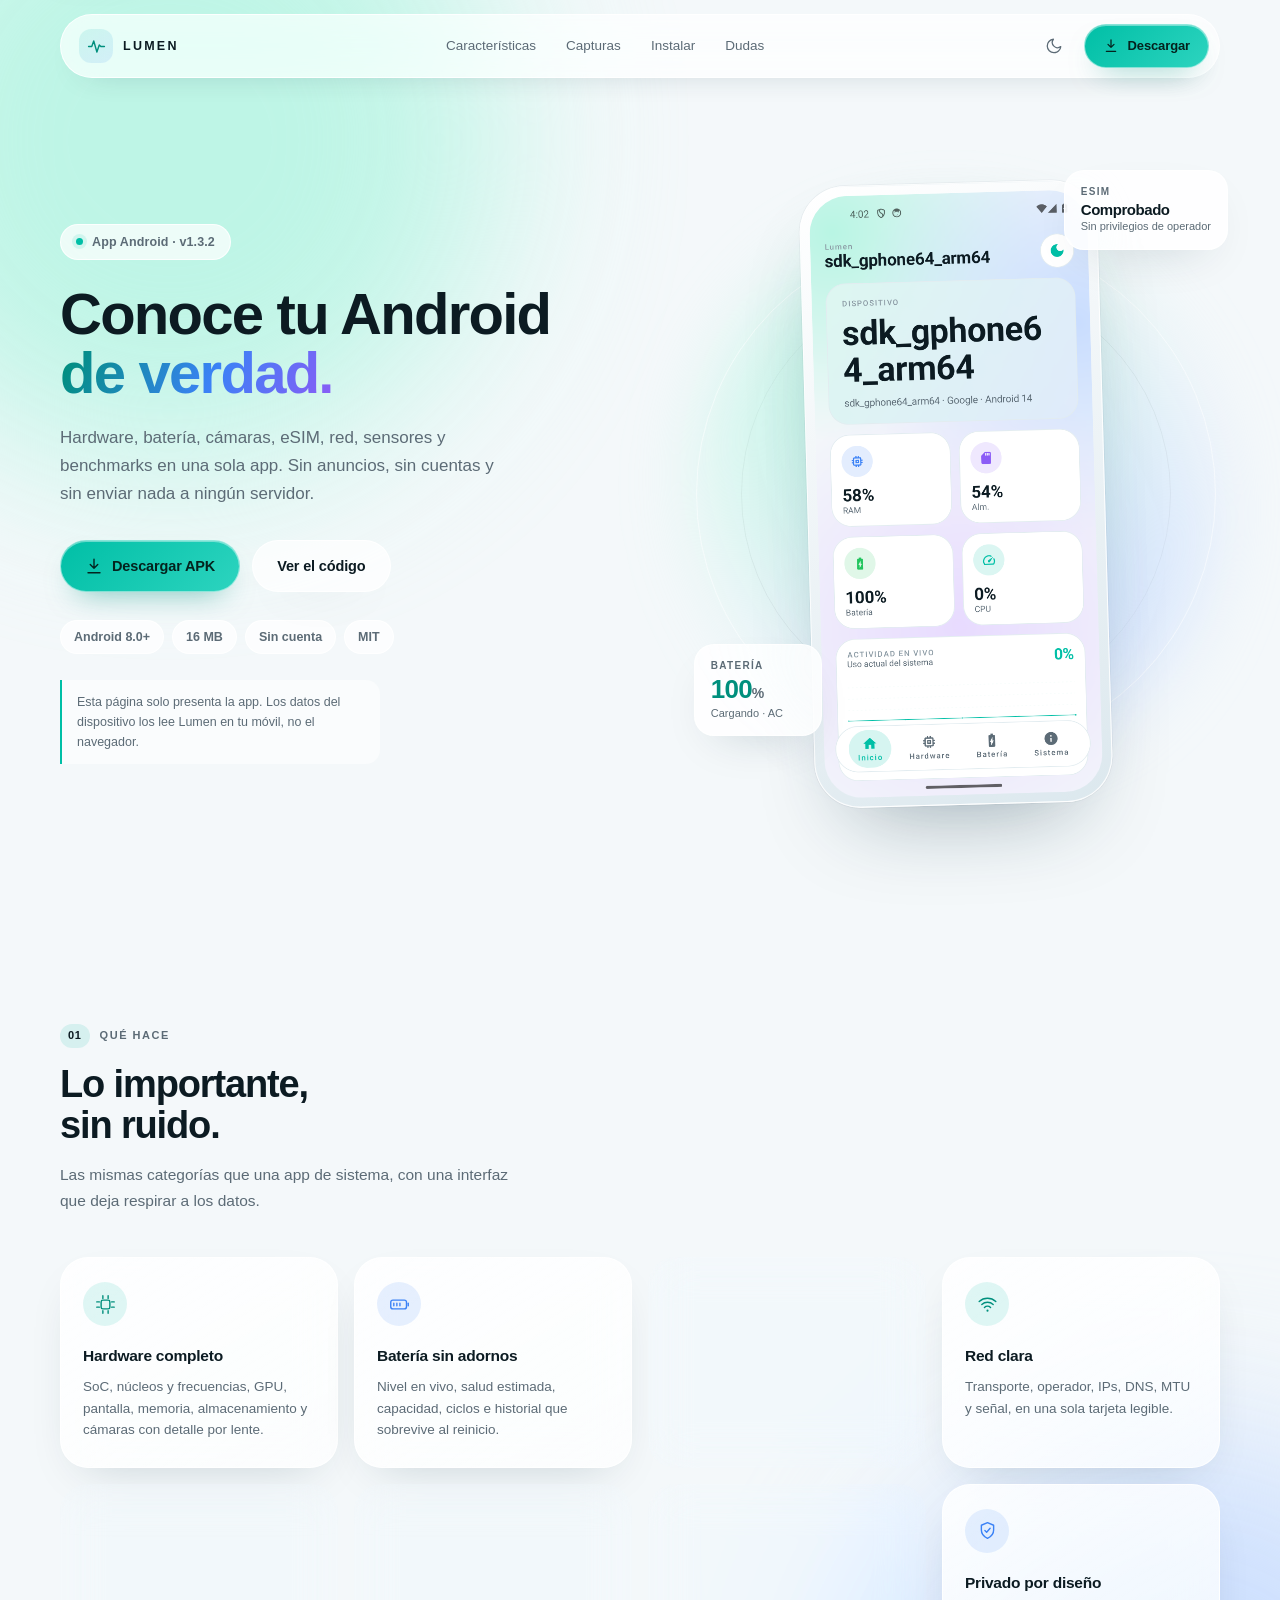
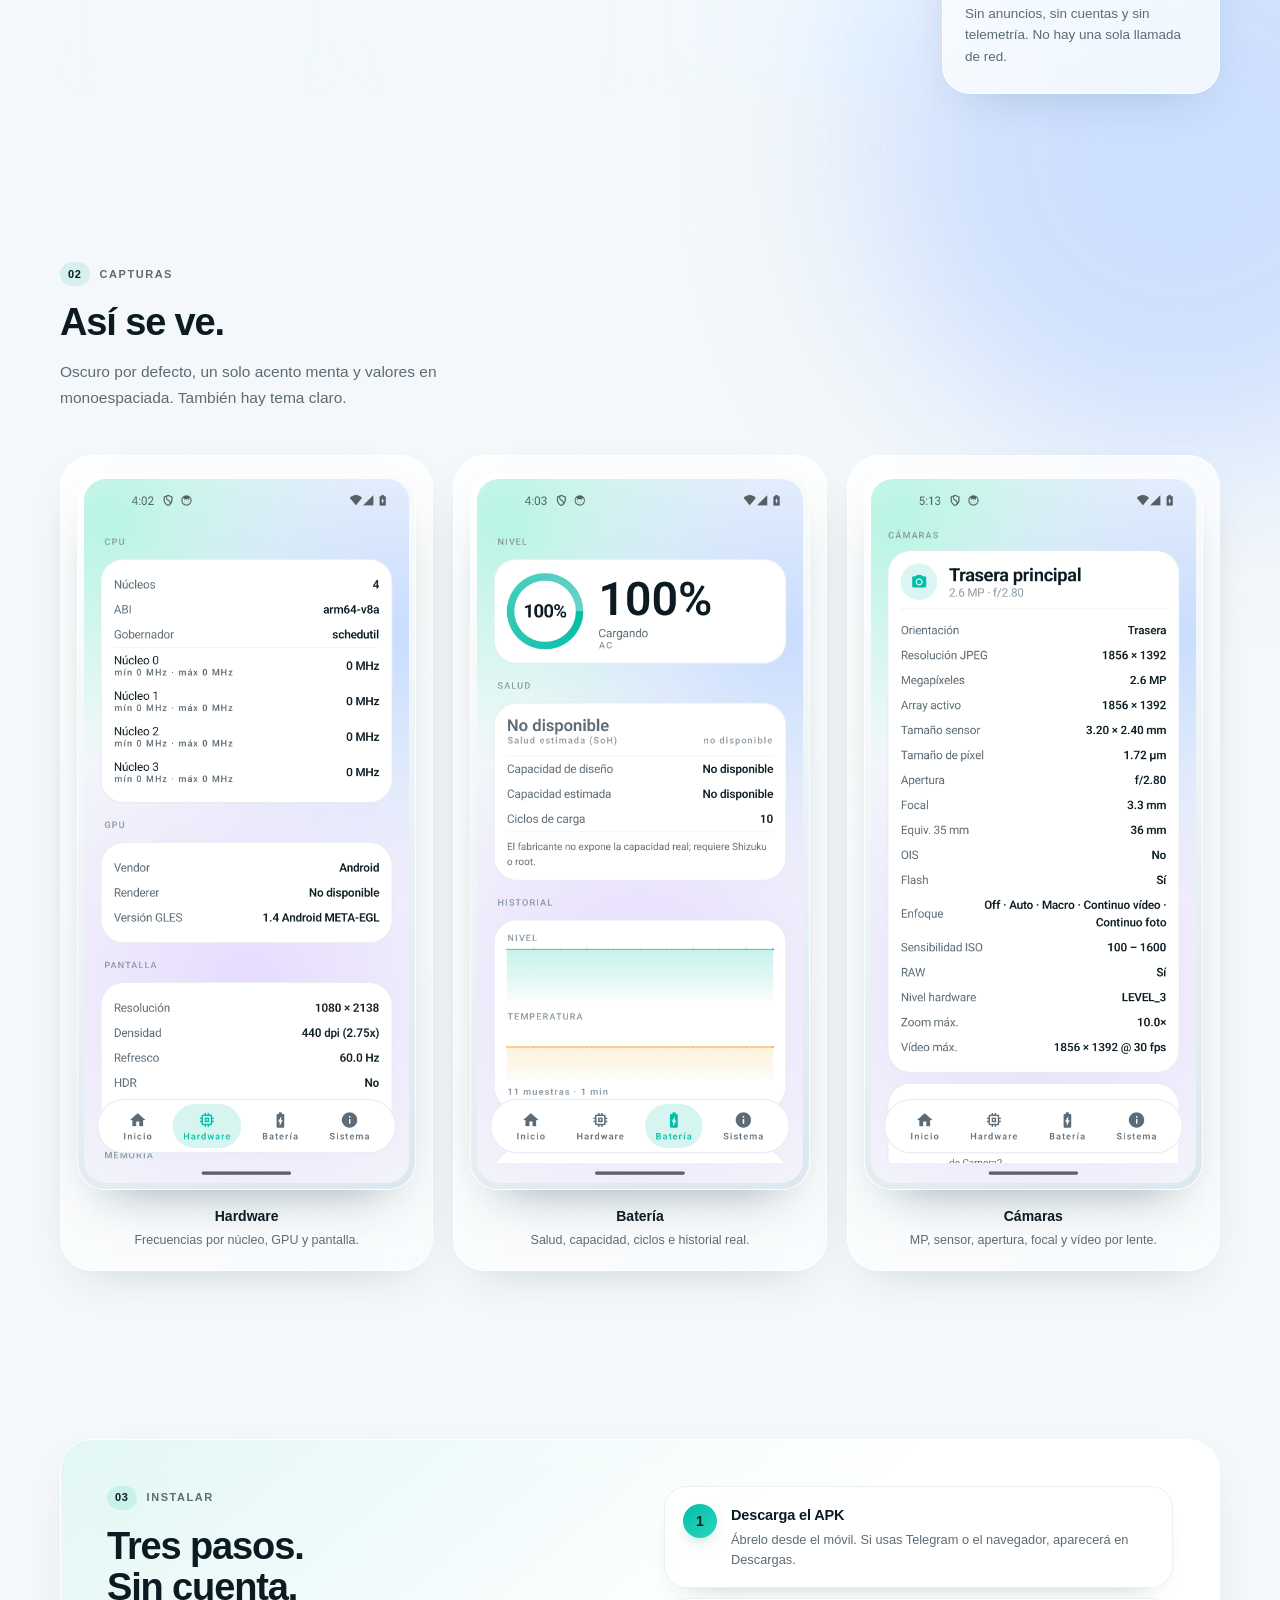
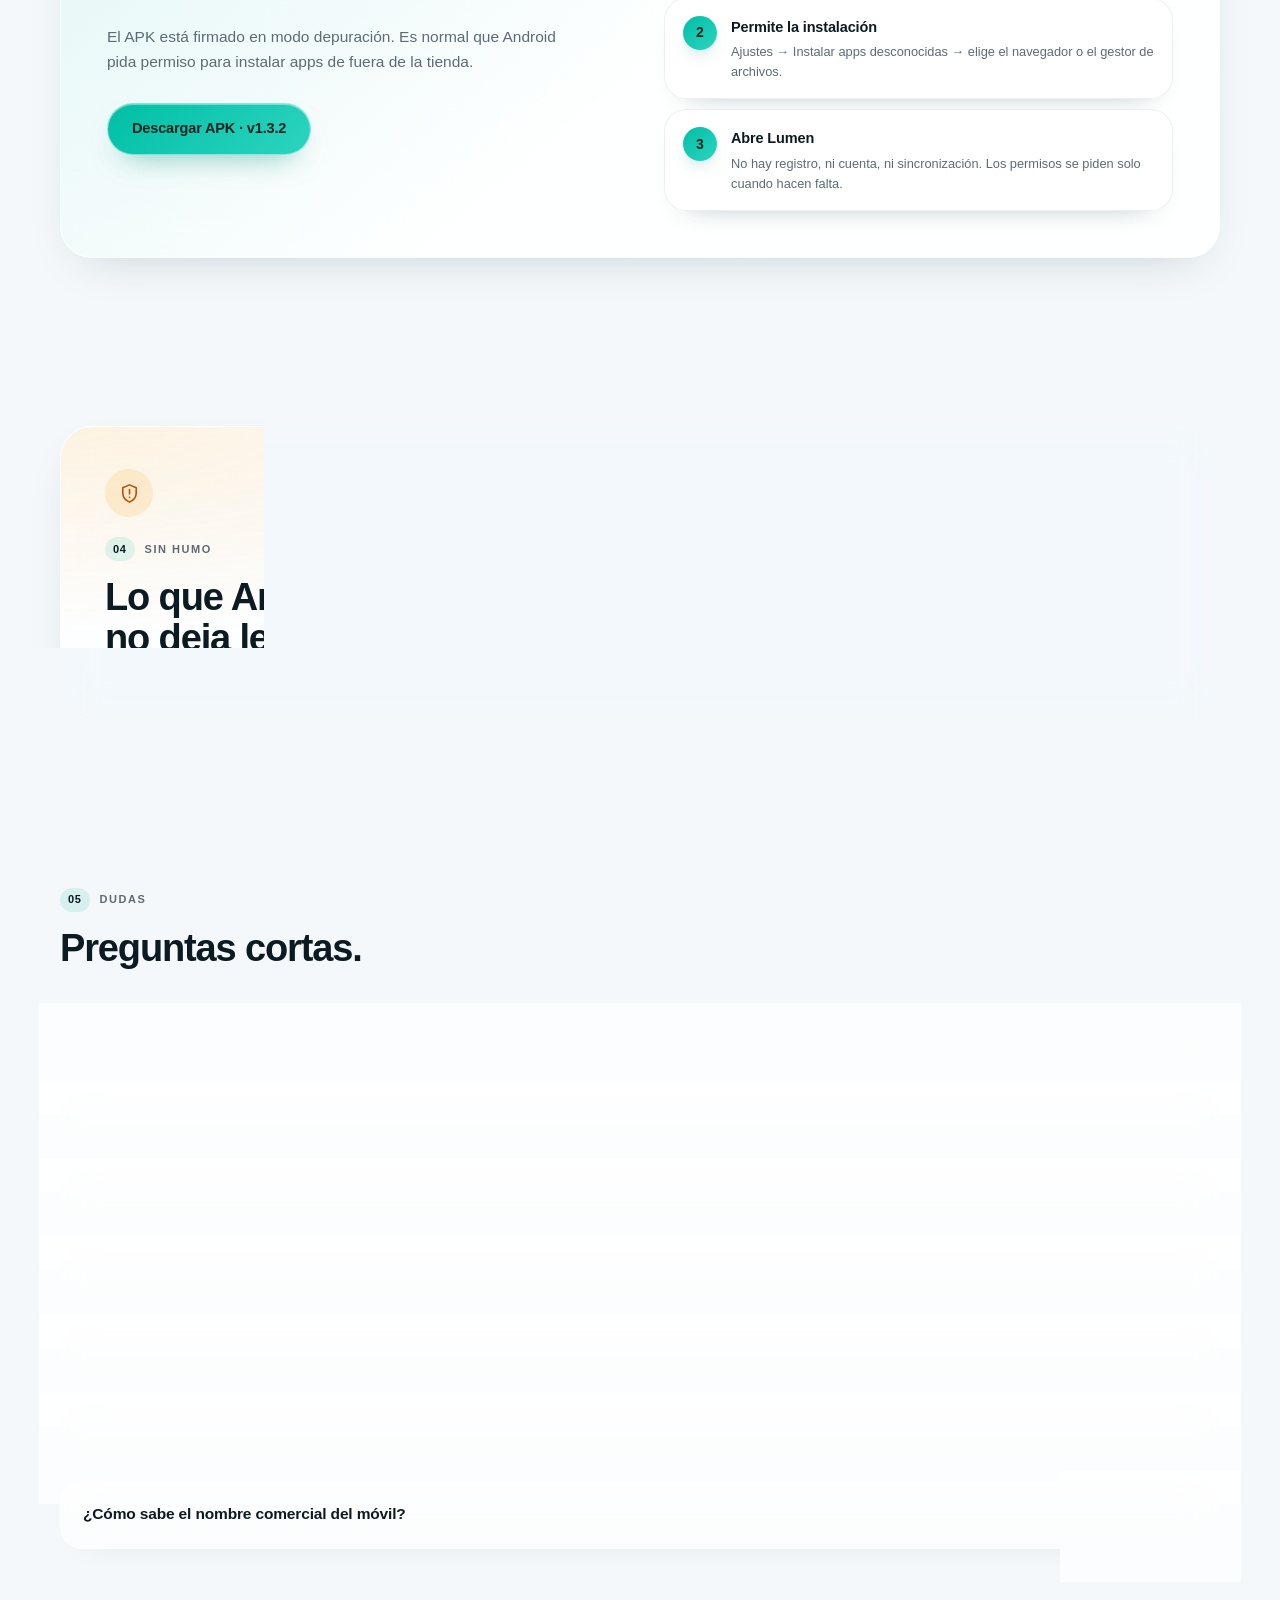
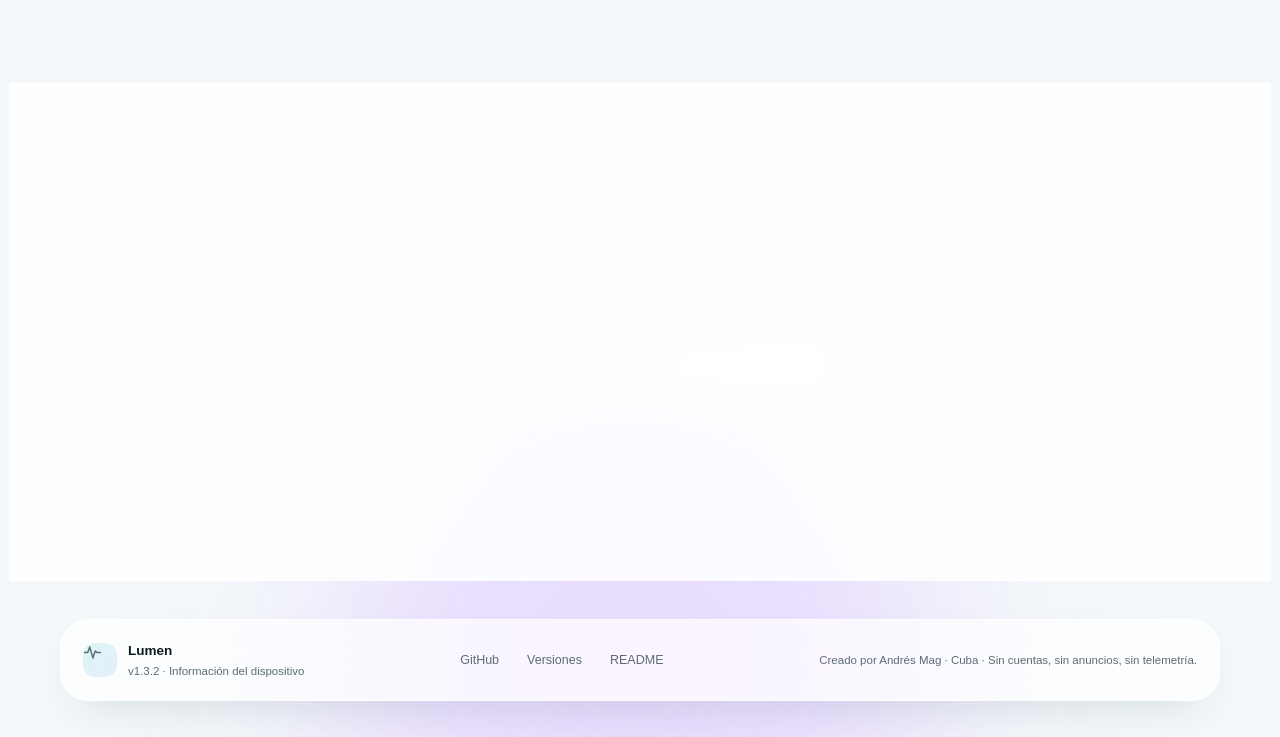
==== commit 27acda69: "v1.3.2: créditos de creador (Andrés Mag · Cuba) en app, web y README" ====
--- a/web/index.html
+++ b/web/index.html
@@ -53,7 +53,7 @@
         <svg class="icon-moon" viewBox="0 0 24 24" fill="none" stroke="currentColor" stroke-width="1.7" stroke-linecap="round" stroke-linejoin="round" aria-hidden="true"><path d="M21 12.8A9 9 0 1 1 11.2 3a7 7 0 0 0 9.8 9.8Z"/></svg>
         <svg class="icon-sun" viewBox="0 0 24 24" fill="none" stroke="currentColor" stroke-width="1.7" stroke-linecap="round" stroke-linejoin="round" aria-hidden="true"><circle cx="12" cy="12" r="4"/><path d="M12 2v2M12 20v2M2 12h2M20 12h2M4.9 4.9l1.4 1.4M17.7 17.7l1.4 1.4M19.1 4.9l-1.4 1.4M6.3 17.7l-1.4 1.4"/></svg>
       </button>
-      <a class="btn btn-primary btn-small" href="https://github.com/aurenox-global/lumen-device-info/releases/download/v1.3.1/lumen-debug.apk">
+      <a class="btn btn-primary btn-small" href="https://github.com/aurenox-global/lumen-device-info/releases/download/v1.3.2/lumen-debug.apk">
         <svg viewBox="0 0 24 24" fill="none" stroke="currentColor" stroke-width="1.9" stroke-linecap="round" stroke-linejoin="round" aria-hidden="true"><path d="M12 3v11M7.5 9.5 12 14l4.5-4.5M5 20h14"/></svg>
         Descargar
       </a>
@@ -66,12 +66,12 @@
   <!-- HERO -->
   <section class="hero container">
     <div class="hero-copy">
-      <p class="kicker"><span class="pulse-dot" aria-hidden="true"></span> App Android · v1.3.1</p>
+      <p class="kicker"><span class="pulse-dot" aria-hidden="true"></span> App Android · v1.3.2</p>
       <h1>Conoce tu Android<br><span class="accent">de verdad.</span></h1>
       <p class="lead">Hardware, batería, cámaras, eSIM, red, sensores y benchmarks en una sola app. Sin anuncios, sin cuentas y sin enviar nada a ningún servidor.</p>
 
       <div class="cta-row">
-        <a class="btn btn-primary" href="https://github.com/aurenox-global/lumen-device-info/releases/download/v1.3.1/lumen-debug.apk">
+        <a class="btn btn-primary" href="https://github.com/aurenox-global/lumen-device-info/releases/download/v1.3.2/lumen-debug.apk">
           <svg viewBox="0 0 24 24" fill="none" stroke="currentColor" stroke-width="1.8" stroke-linecap="round" stroke-linejoin="round" aria-hidden="true"><path d="M12 3v12M7 10l5 5 5-5M4 21h16"/></svg>
           Descargar APK
         </a>
@@ -196,7 +196,7 @@
         <p class="eyebrow"><span class="num">03</span> Instalar</p>
         <h2>Tres pasos.<br>Sin cuenta.</h2>
         <p class="section-sub">El APK está firmado en modo depuración. Es normal que Android pida permiso para instalar apps de fuera de la tienda.</p>
-        <a class="btn btn-primary" href="https://github.com/aurenox-global/lumen-device-info/releases/download/v1.3.1/lumen-debug.apk">Descargar APK · v1.3.1</a>
+        <a class="btn btn-primary" href="https://github.com/aurenox-global/lumen-device-info/releases/download/v1.3.2/lumen-debug.apk">Descargar APK · v1.3.2</a>
       </div>
 
       <ol class="steps">
@@ -301,7 +301,7 @@
       <p class="eyebrow">Listo para mirar dentro</p>
       <h2>Tu móvil sabe más<br>de lo que enseña.</h2>
       <div class="cta-row center">
-        <a class="btn btn-primary" href="https://github.com/aurenox-global/lumen-device-info/releases/download/v1.3.1/lumen-debug.apk">Descargar Lumen 1.3.1</a>
+        <a class="btn btn-primary" href="https://github.com/aurenox-global/lumen-device-info/releases/download/v1.3.2/lumen-debug.apk">Descargar Lumen 1.3.2</a>
         <a class="btn btn-ghost" href="https://github.com/aurenox-global/lumen-device-info">Código en GitHub</a>
       </div>
       <p class="micro">Android 8.0+ · 16 MB · Sin anuncios · MIT</p>
@@ -313,14 +313,14 @@
   <div class="container footer-inner">
     <div class="footer-brand">
       <span class="brand-mark" aria-hidden="true"><svg viewBox="0 0 24 24" fill="none" stroke="currentColor" stroke-width="1.8" stroke-linecap="round" stroke-linejoin="round"><path d="M2 12h4l2.5-7 4 14 3-9 2 2h4.5"/></svg></span>
-      <div><strong>Lumen</strong><span>v1.3.1 · Información del dispositivo</span></div>
+      <div><strong>Lumen</strong><span>v1.3.2 · Información del dispositivo</span></div>
     </div>
     <nav aria-label="Enlaces">
       <a href="https://github.com/aurenox-global/lumen-device-info">GitHub</a>
       <a href="https://github.com/aurenox-global/lumen-device-info/releases">Versiones</a>
       <a href="https://github.com/aurenox-global/lumen-device-info/blob/main/README.md">README</a>
     </nav>
-    <p class="footer-note">Sin cuentas, sin anuncios, sin telemetría.</p>
+    <p class="footer-note">Creado por Andrés Mag · Cuba · Sin cuentas, sin anuncios, sin telemetría.</p>
   </div>
 </footer>
 
